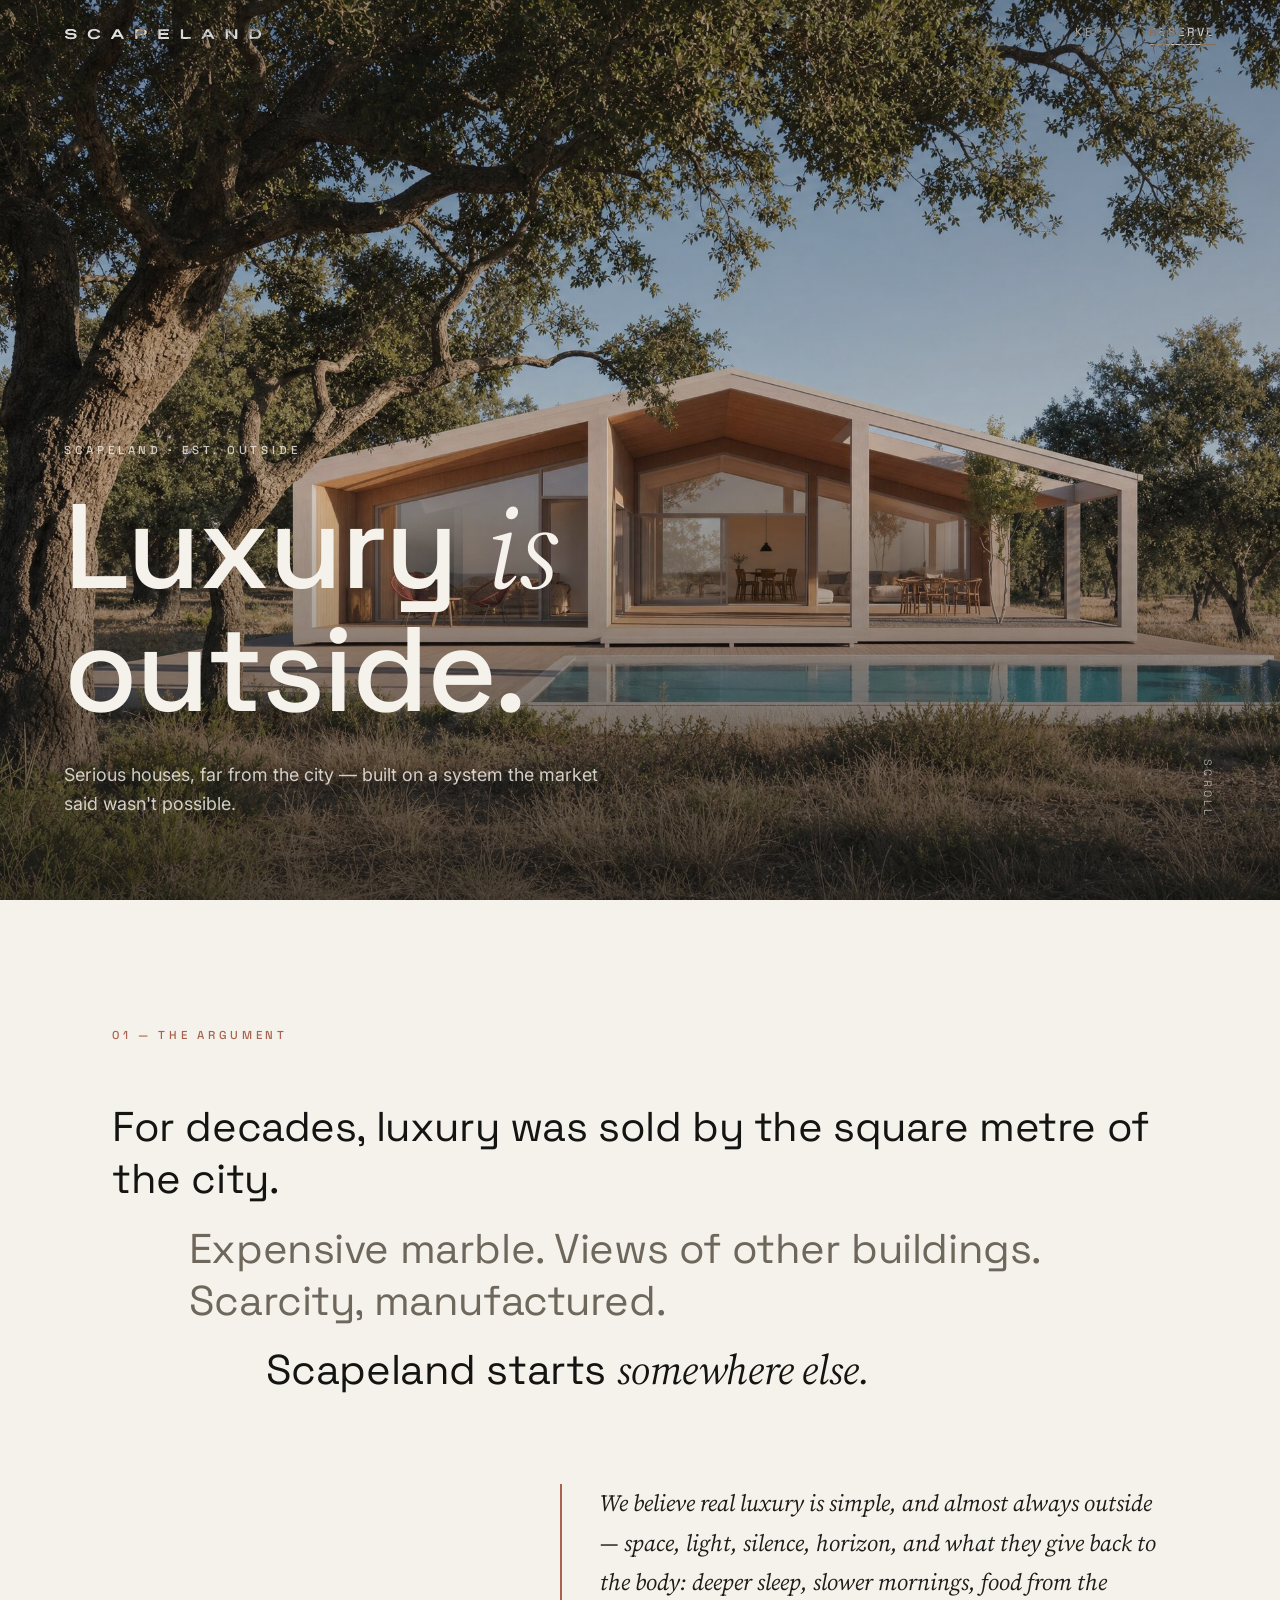
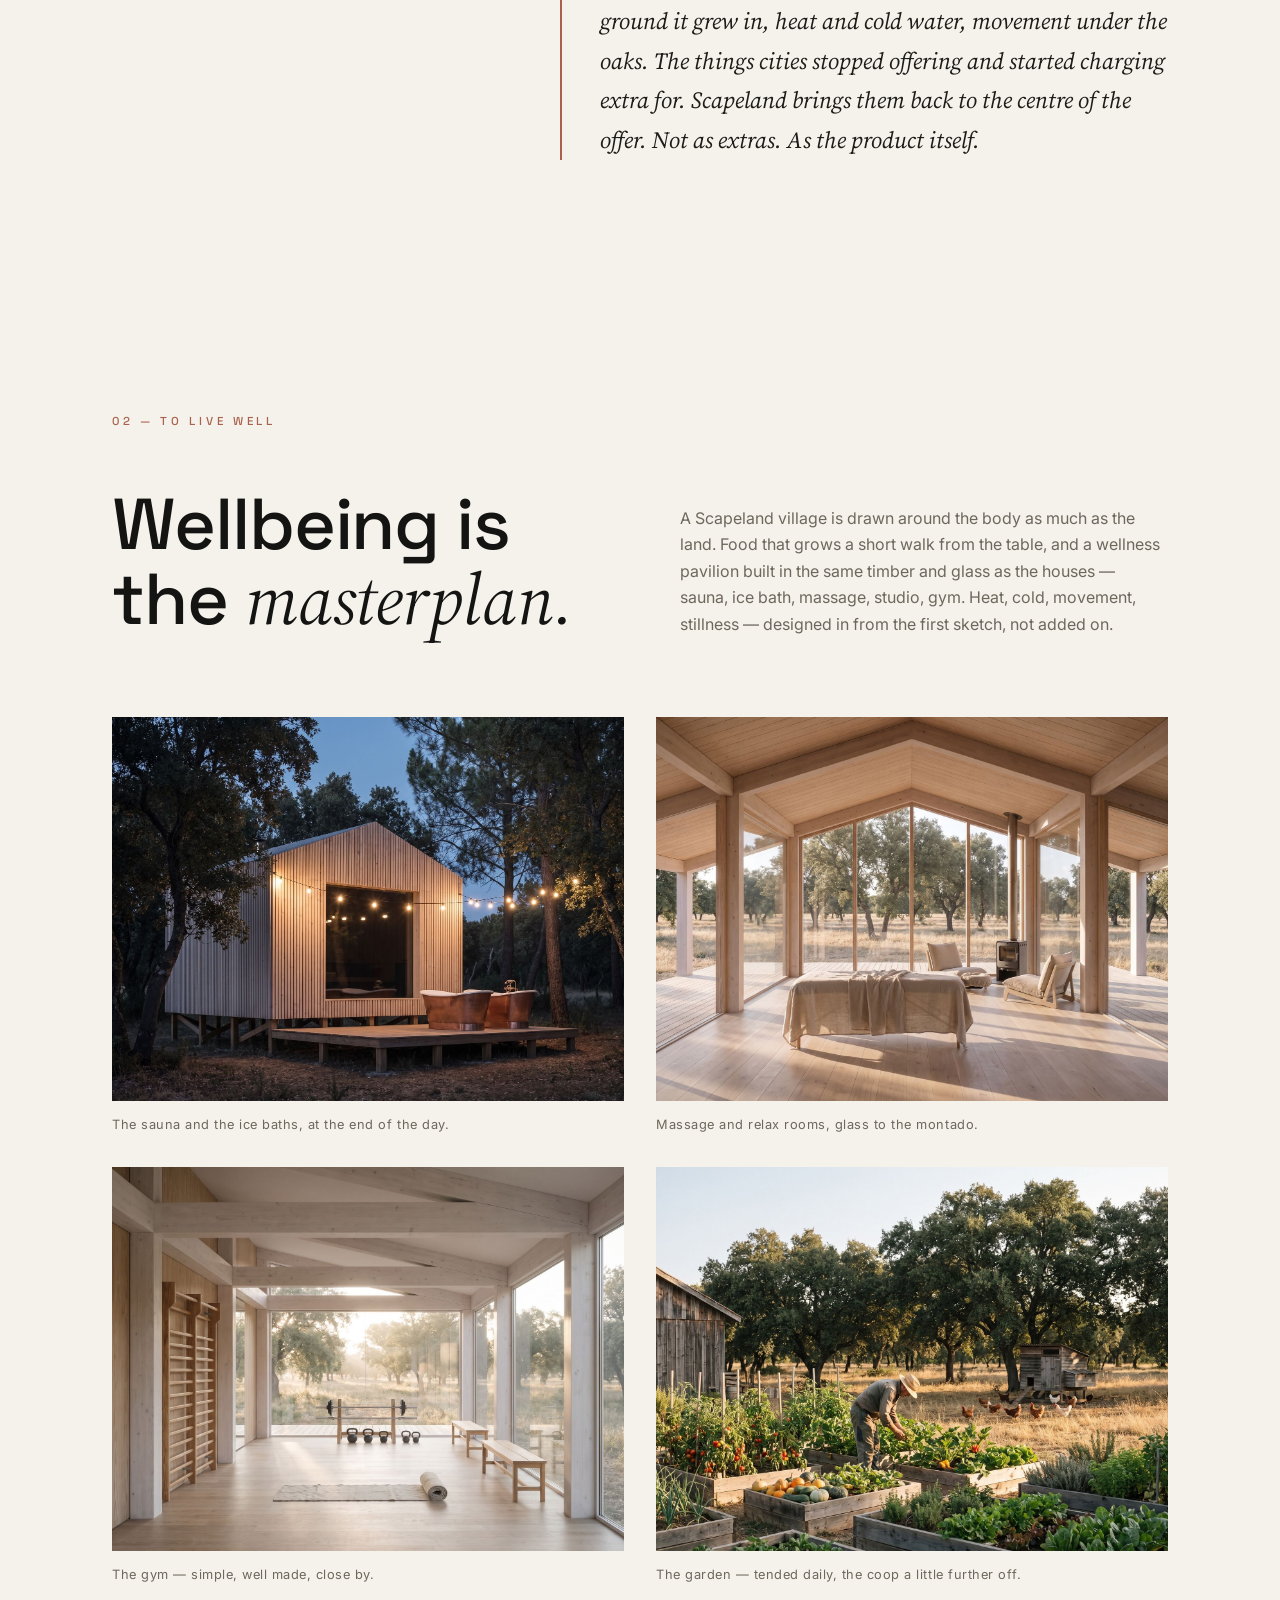
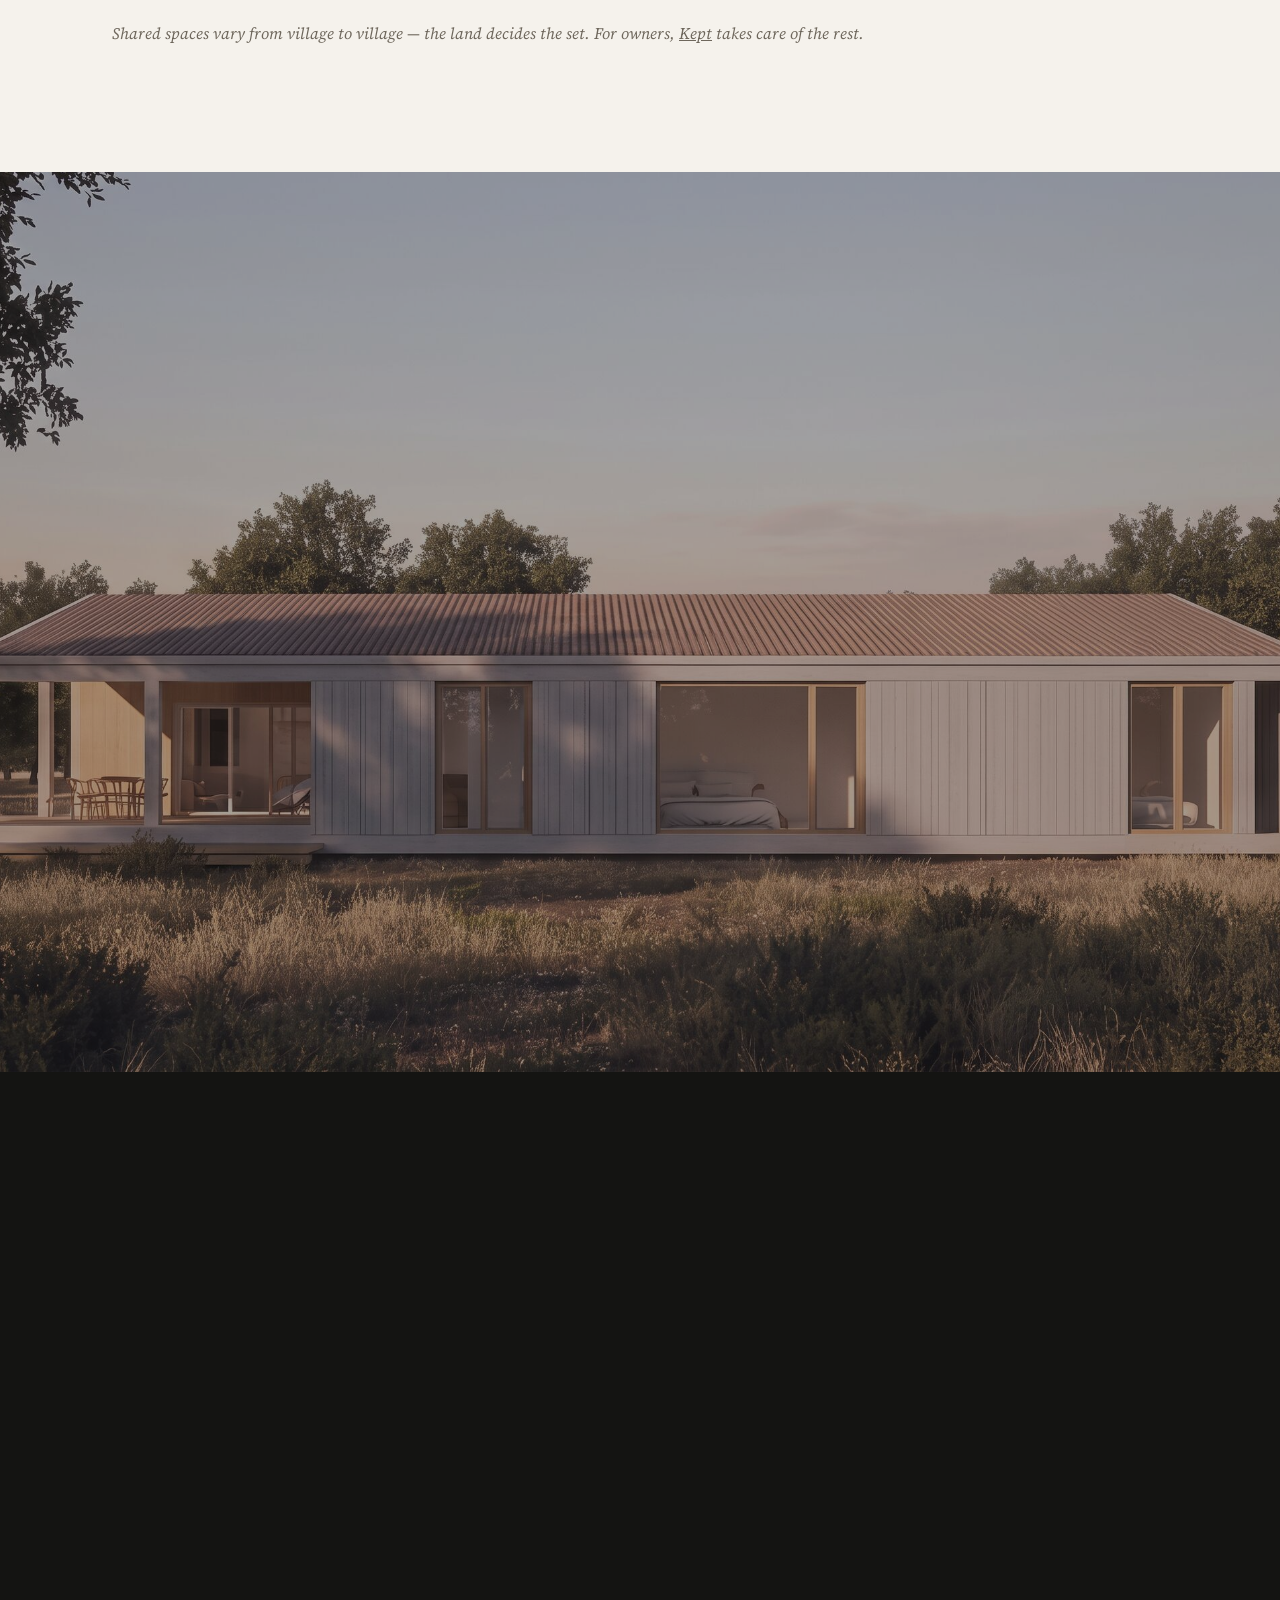
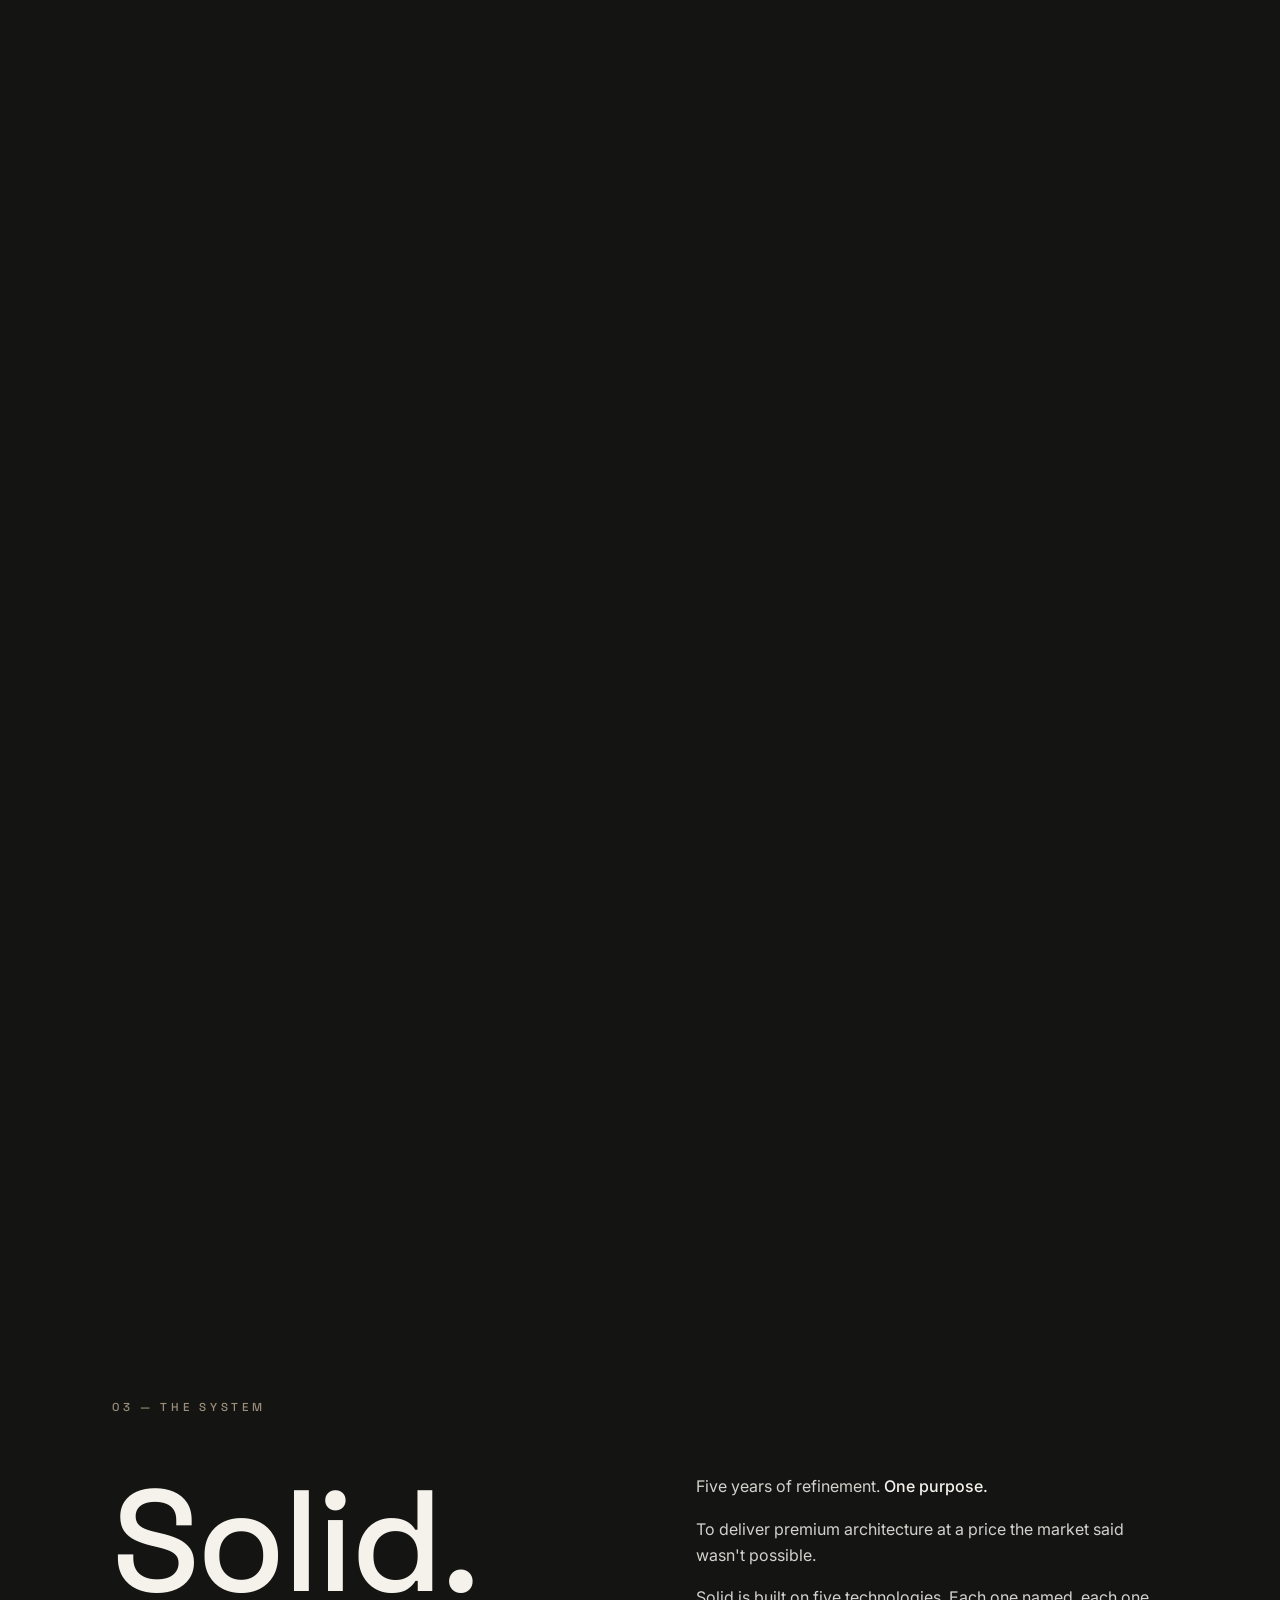
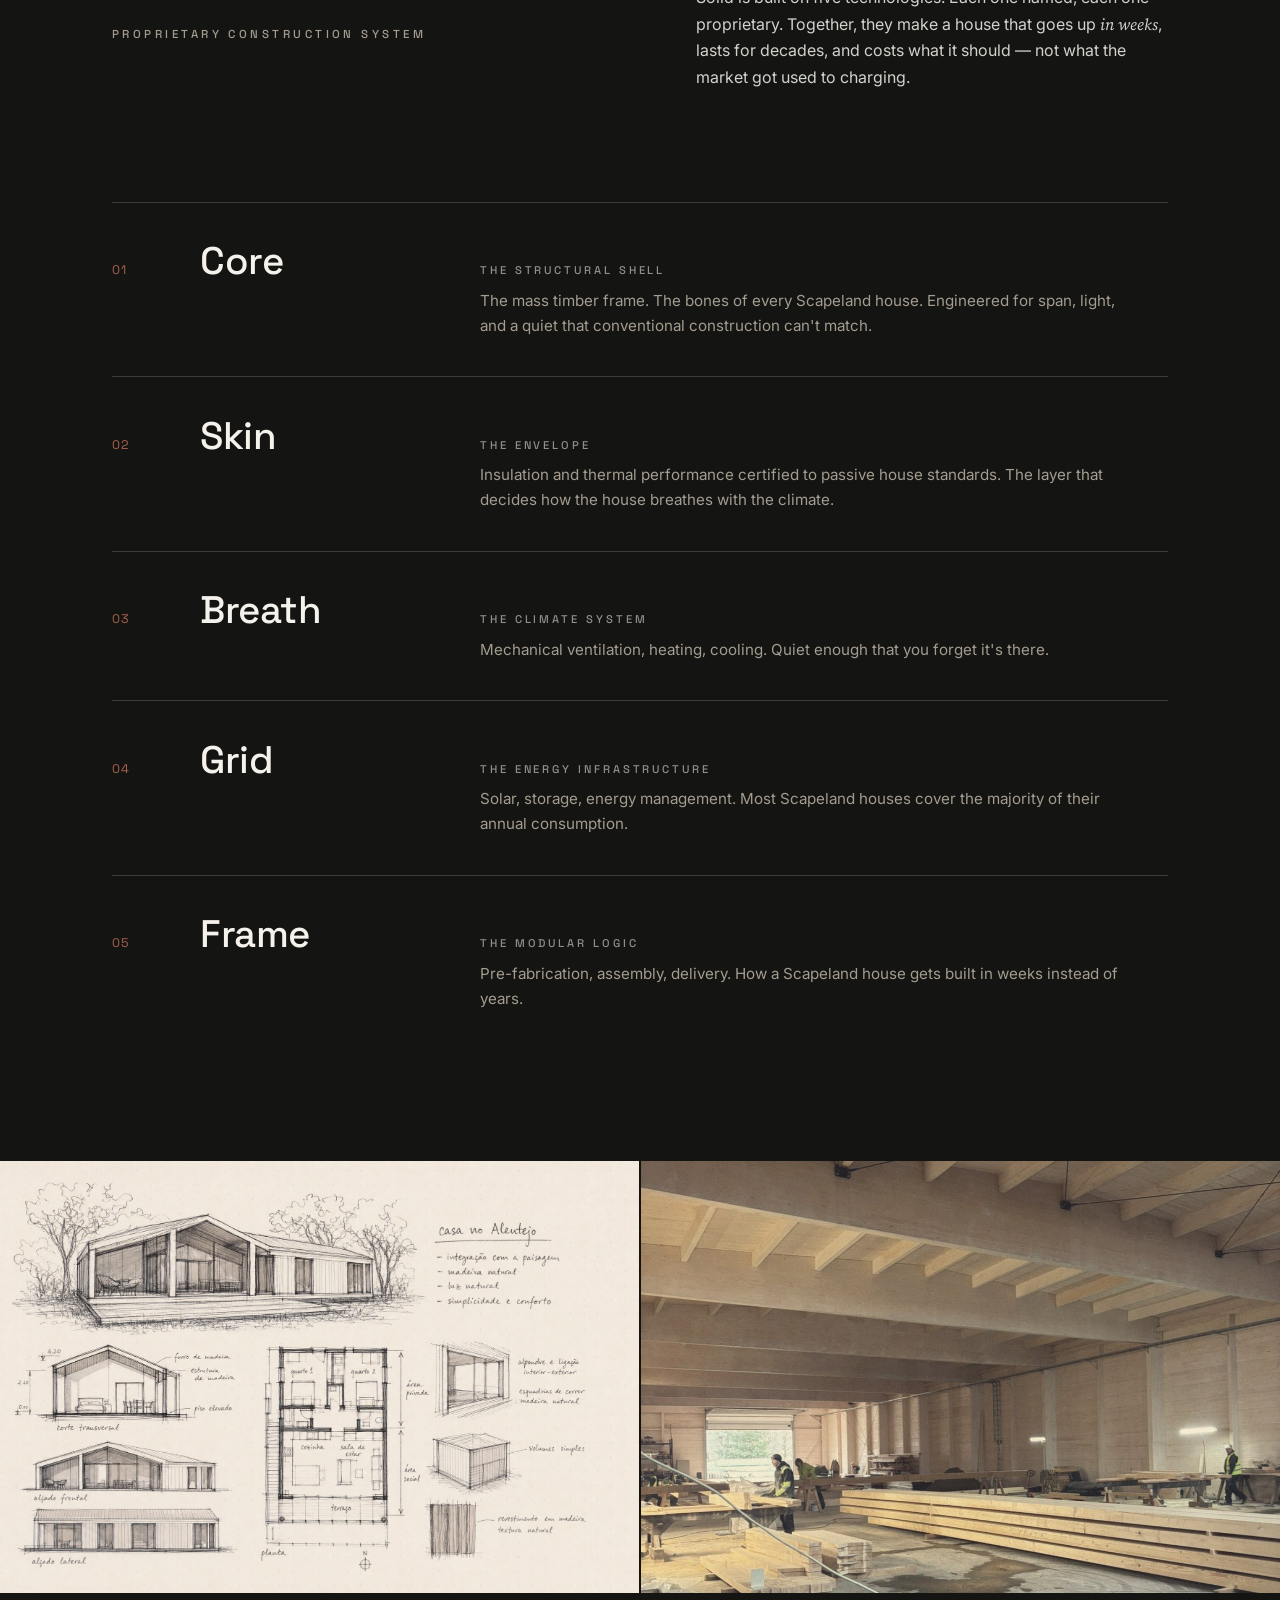
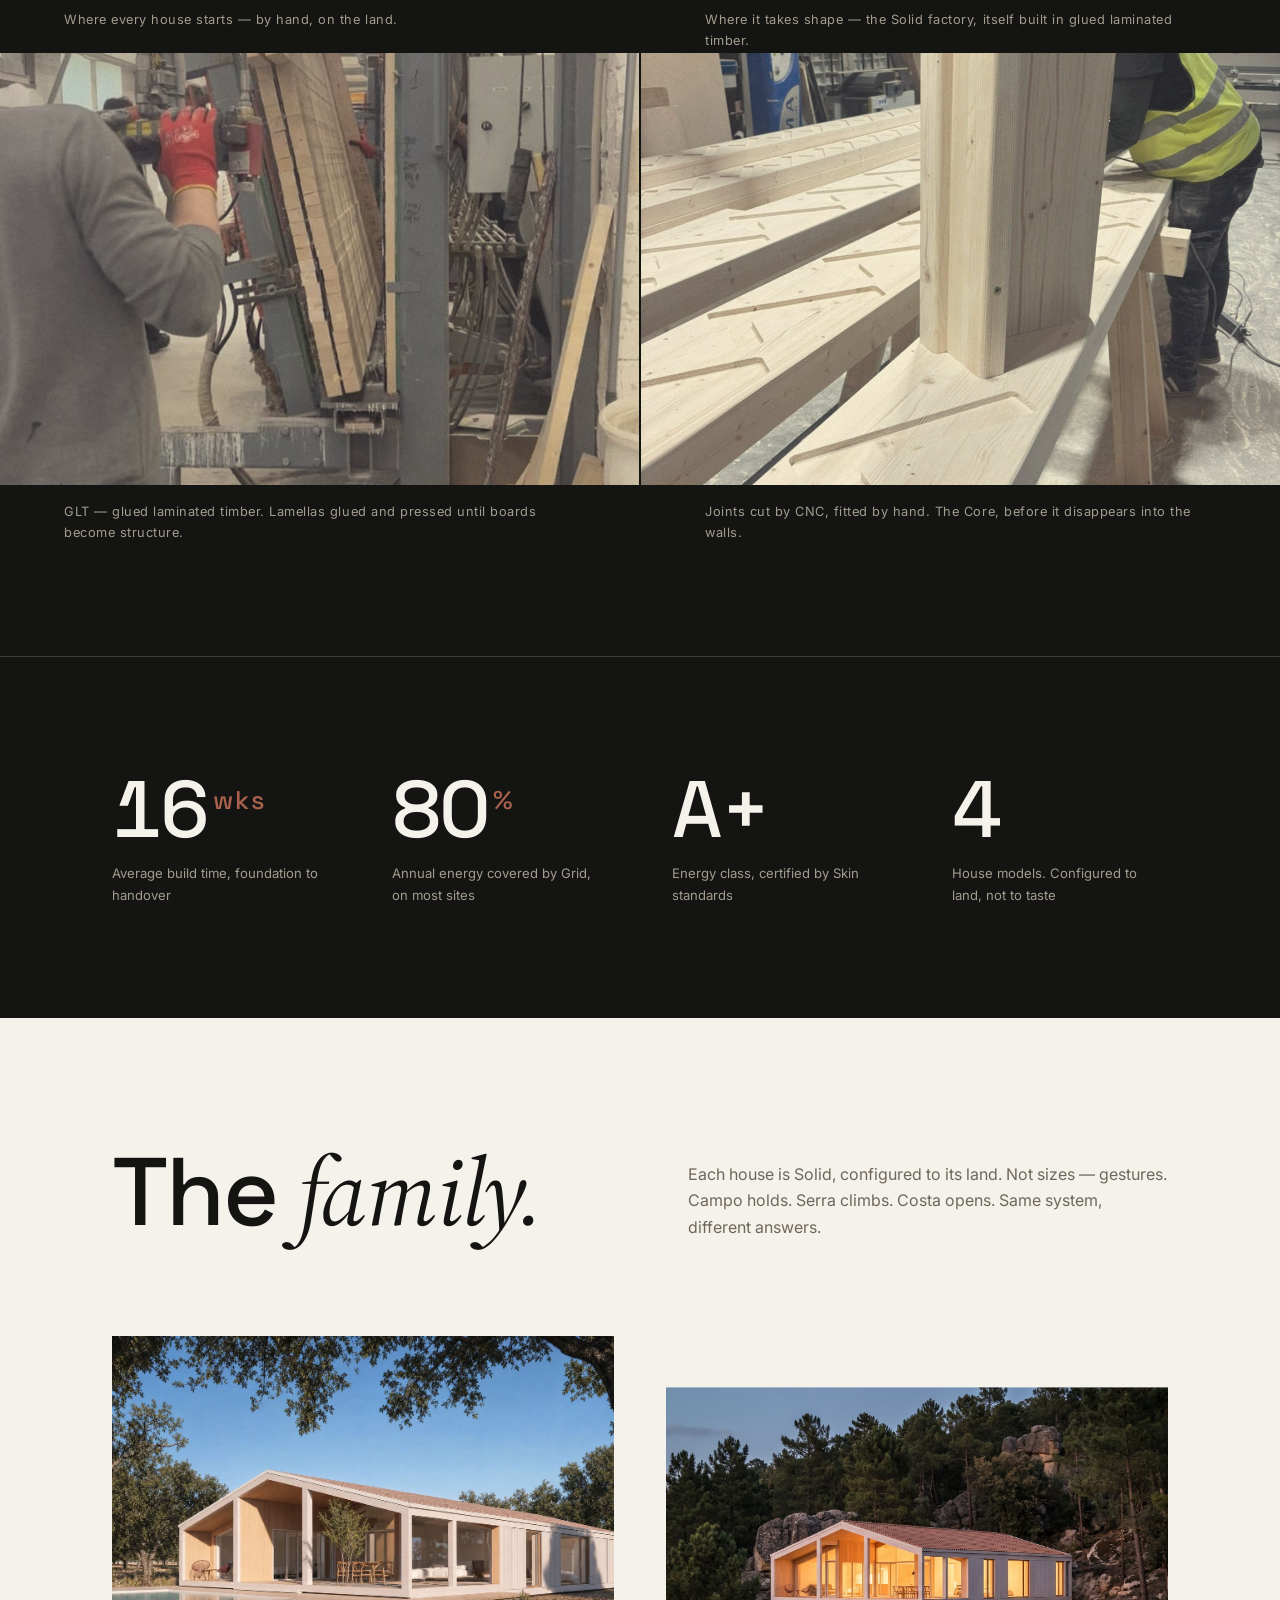
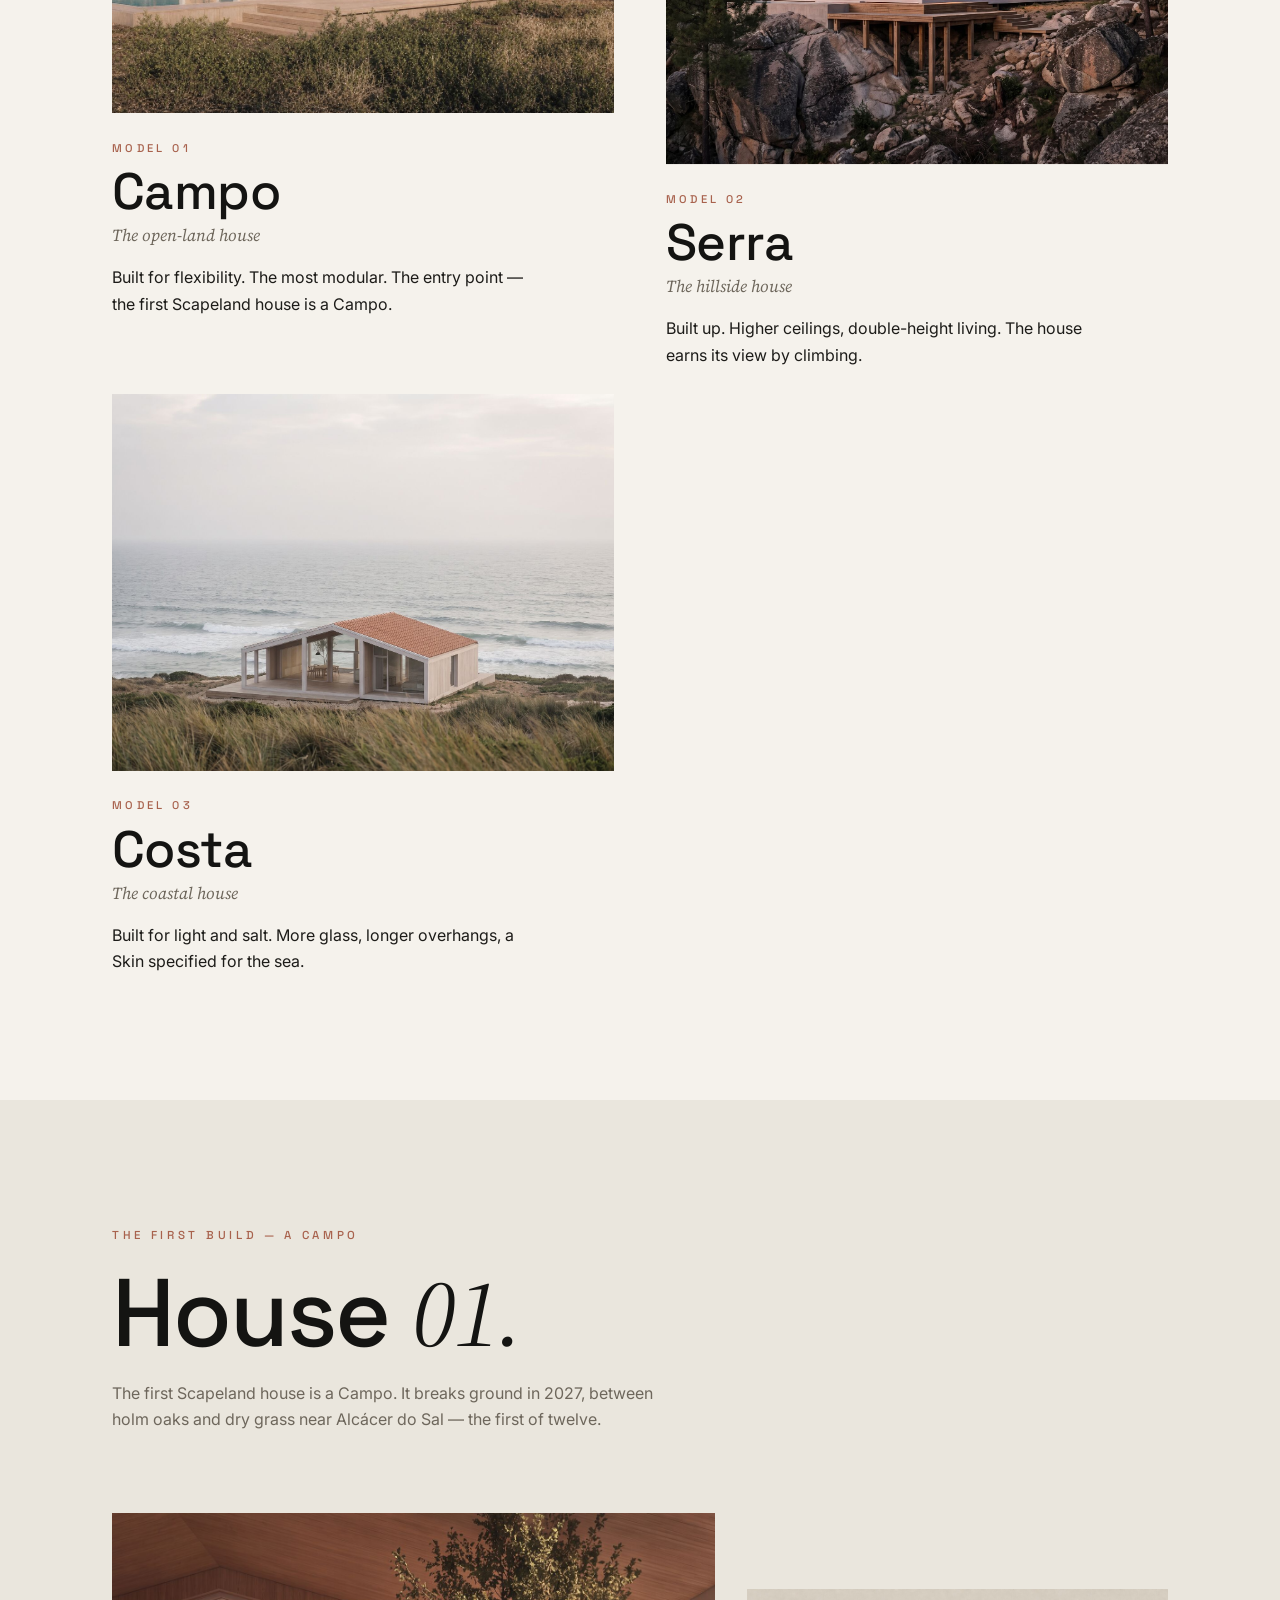
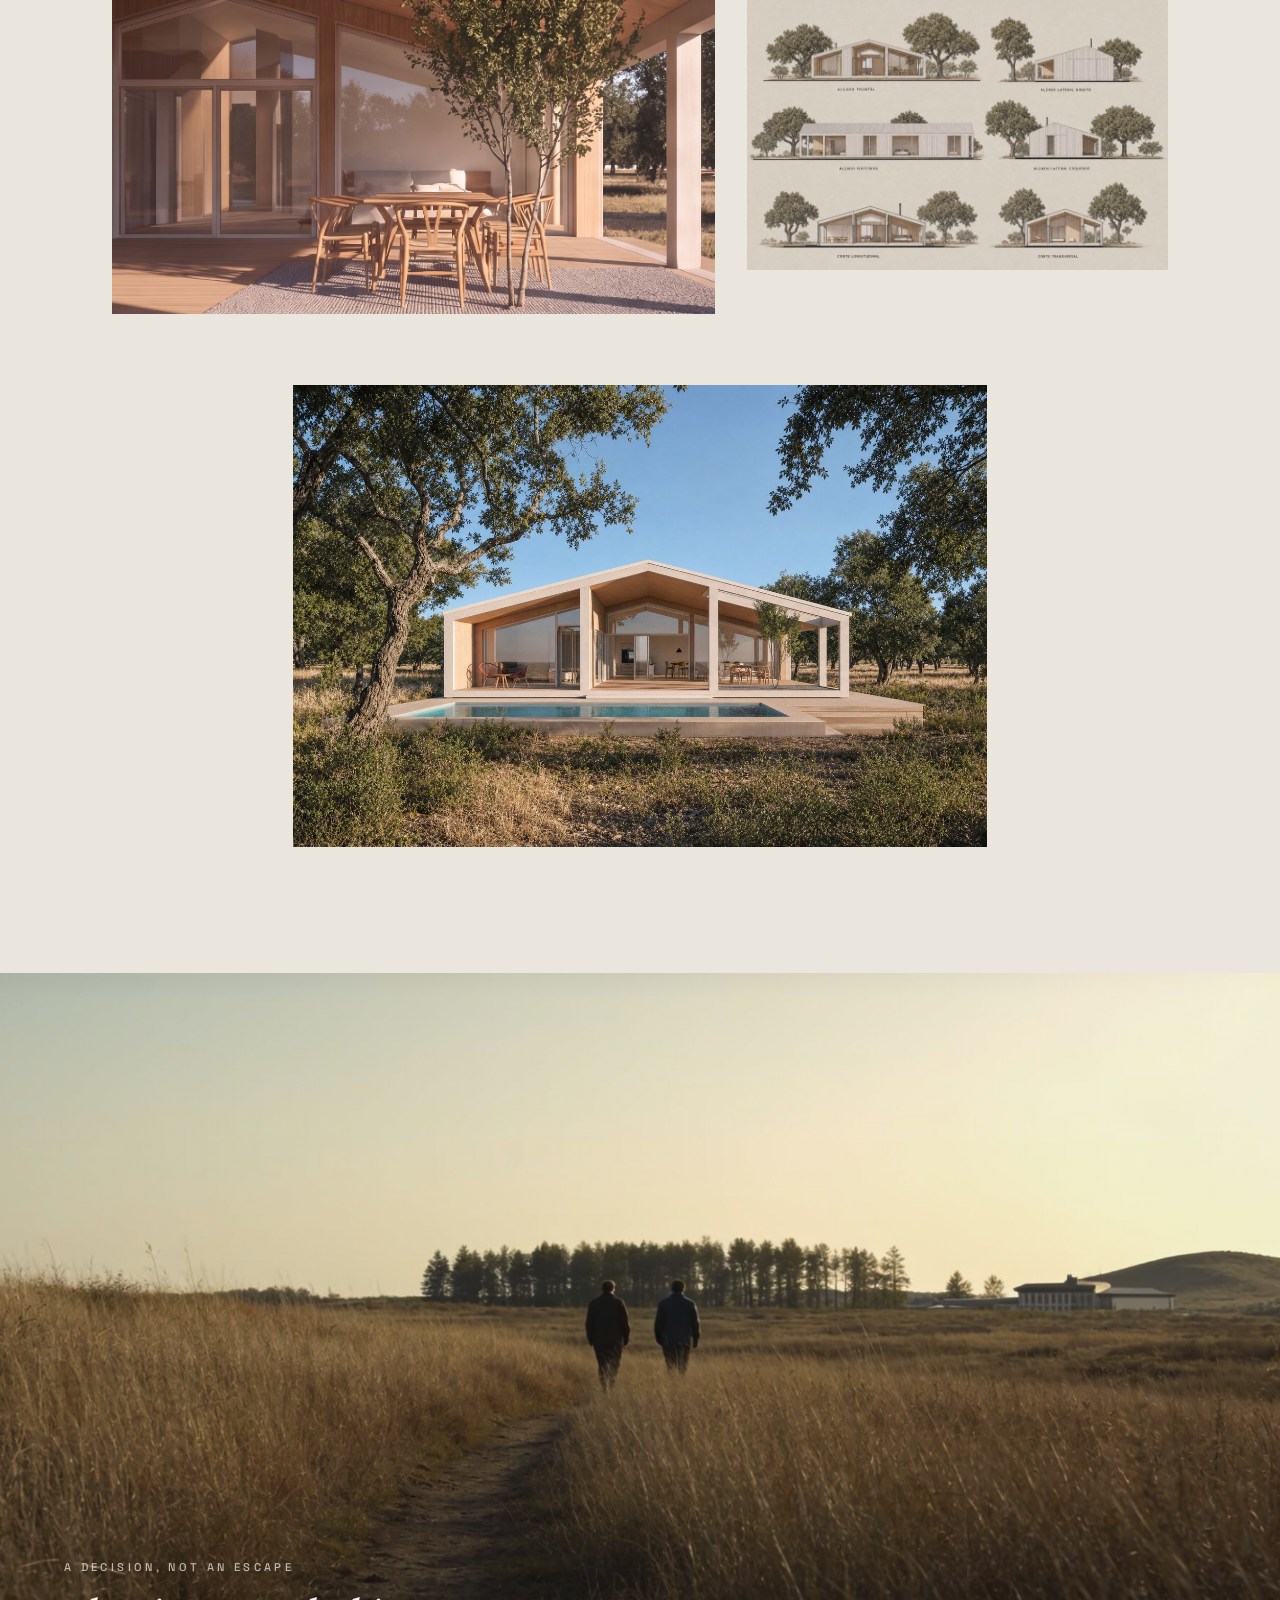
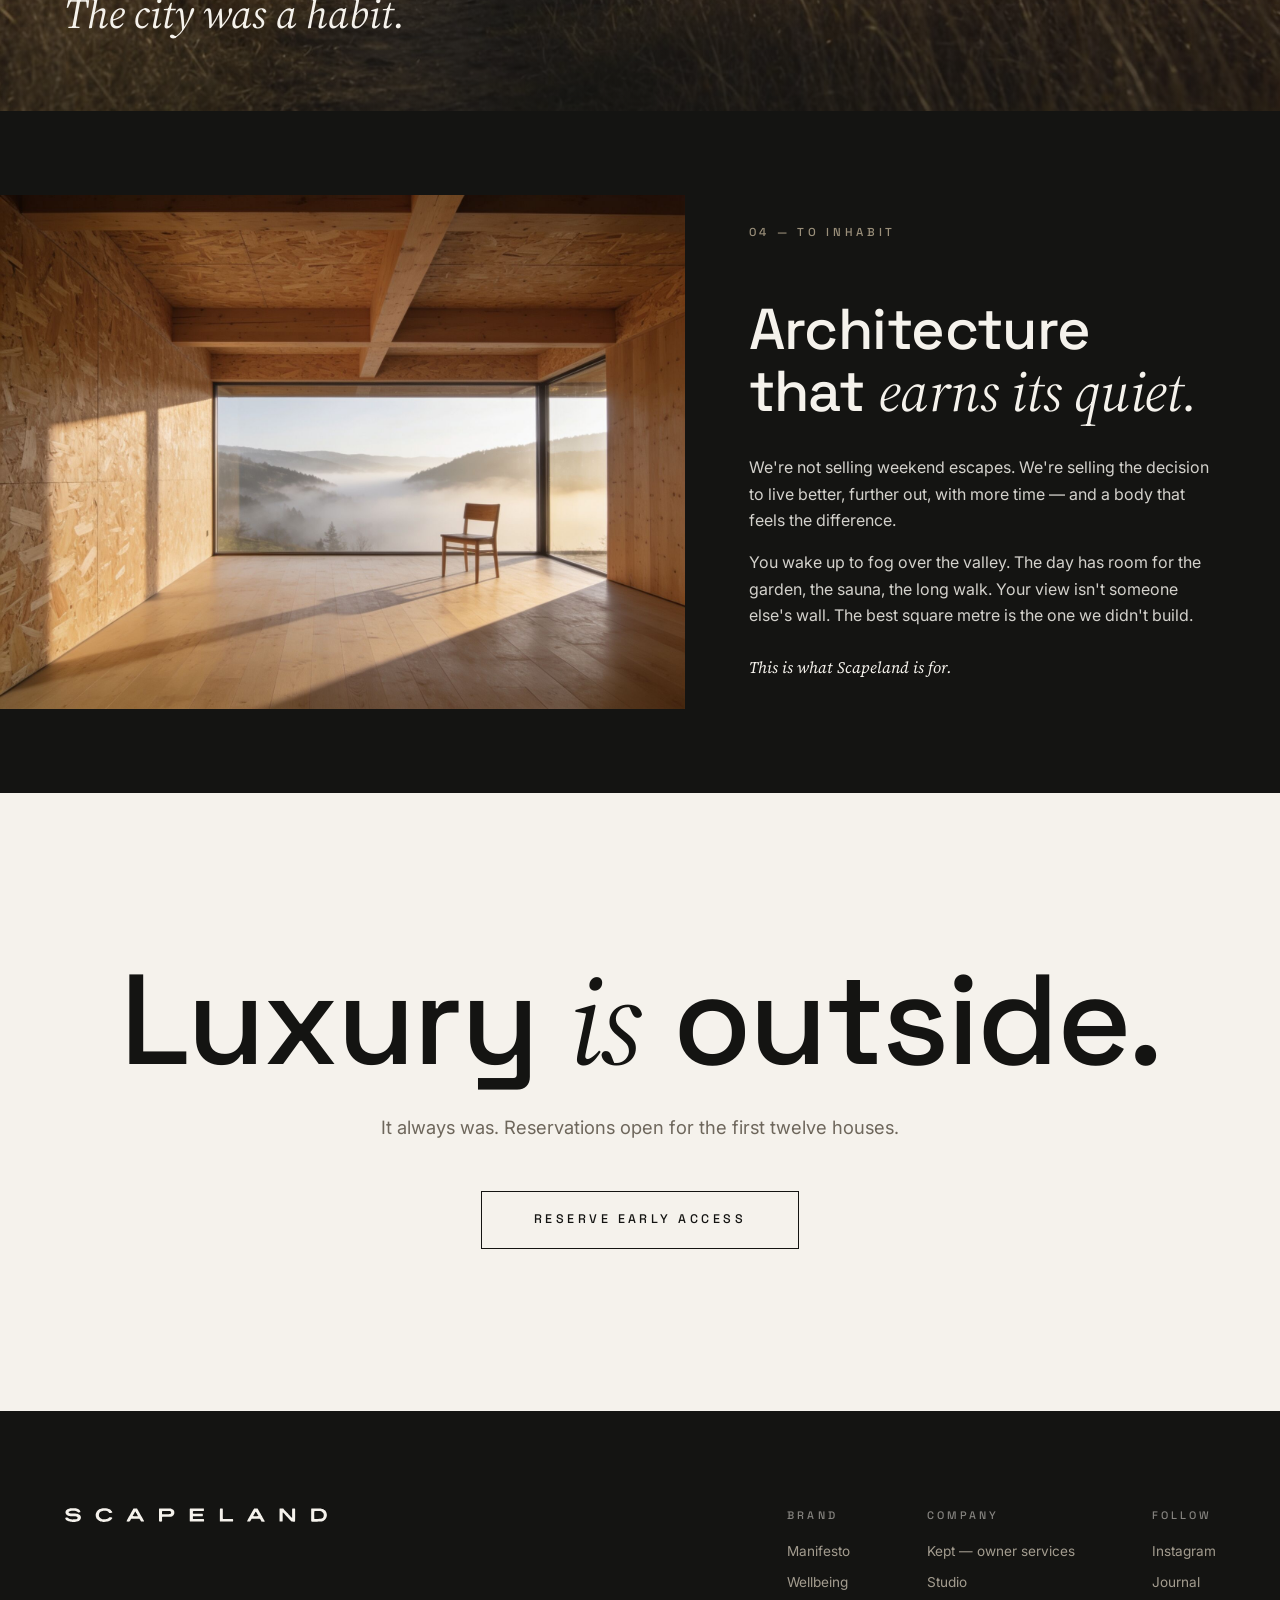
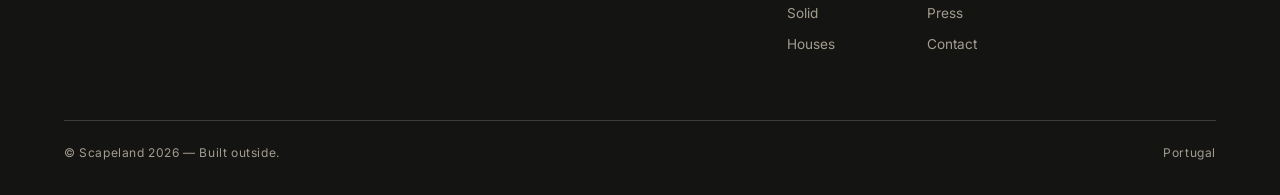
==== index.html @ 243edb7d "Brand photographic grade: warm vintage film look across every image and the films scripts/grade.py a" ====
<!DOCTYPE html>
<html lang="en">
<head>
<meta charset="utf-8">
<meta name="viewport" content="width=device-width, initial-scale=1, viewport-fit=cover">
<title>Scapeland — Luxury is outside.</title>
<meta name="description" content="Scapeland builds serious houses and villages designed around wellbeing, far from the city — on a system the market said wasn't possible. Built on Solid.">
<meta property="og:title" content="Scapeland — Luxury is outside.">
<meta property="og:description" content="Serious houses and villages designed around wellbeing, far from the city — built on a system the market said wasn't possible.">
<meta property="og:image" content="/assets/img/hero.jpg?v=4">
<meta property="og:type" content="website">
<link rel="icon" href="data:image/svg+xml,%3Csvg xmlns='http://www.w3.org/2000/svg' viewBox='0 0 64 64'%3E%3Crect width='64' height='64' fill='%23141412'/%3E%3Ctext x='32' y='44' font-family='Arial,sans-serif' font-size='36' font-weight='600' fill='%23F5F2EC' text-anchor='middle'%3ES%3C/text%3E%3C/svg%3E">
<link rel="preconnect" href="https://fonts.googleapis.com">
<link rel="preconnect" href="https://fonts.gstatic.com" crossorigin>
<link rel="stylesheet" href="https://fonts.googleapis.com/css2?family=Space+Grotesk:wght@400;500;700&family=Inter:wght@400;500&family=Source+Serif+4:ital,opsz,wght@1,8..60,400&display=swap">
<link rel="stylesheet" href="/assets/css/style.css?v=4">
</head>
<body>

<svg width="0" height="0" style="position:absolute" aria-hidden="true"><defs><symbol id="scapeland-wordmark" viewBox="0 0 4088 248"><path fill="currentColor" fill-rule="evenodd" d="M127.4 231.0C121.8 230.6 115.1 229.8 112.4 229.1C109.7 228.5 100.1 226.9 91.0 225.5C81.9 224.0 73.5 222.2 72.3 221.5C71.1 220.7 66.6 218.8 62.3 217.4C58.0 216.0 53.8 214.3 53.0 213.6C52.2 212.9 49.2 211.1 46.5 209.5C36.6 204.0 23.2 189.1 21.1 181.4C17.7 169.2 20.4 165.8 34.7 164.2C40.3 163.5 46.0 162.5 47.4 161.9C52.3 159.6 57.6 162.2 66.0 171.0C82.8 188.6 99.6 192.8 150.1 191.7C180.5 191.1 188.0 190.0 198.5 184.4C207.6 179.7 208.0 179.3 210.3 174.1C214.1 165.5 209.3 153.7 200.8 150.7C184.4 144.8 179.1 144.1 140.2 143.0C104.3 142.0 90.9 140.8 81.6 138.0C78.3 137.0 71.7 135.2 67.0 134.0C62.3 132.9 57.4 131.1 56.0 130.1C54.6 129.1 51.9 127.5 50.0 126.5C46.0 124.5 44.1 122.9 35.9 114.5C32.7 111.2 29.5 106.9 28.9 105.0C28.2 103.1 26.6 99.3 25.4 96.5C22.6 90.7 22.2 78.9 24.4 73.0C25.7 69.7 26.9 66.6 29.3 59.6C30.7 55.8 37.8 47.5 44.3 42.2C54.3 34.1 72.9 26.2 89.5 23.1C92.2 22.6 98.3 21.4 103.0 20.5C114.4 18.2 166.6 18.8 177.0 21.3C180.6 22.2 188.6 23.8 194.8 24.9C201.2 26.0 207.6 27.8 209.6 28.9C211.5 30.1 213.7 31.0 214.3 31.0C216.8 31.0 230.6 38.3 235.8 42.3C248.1 51.7 256.8 70.7 252.6 78.9C250.3 83.3 246.9 84.2 230.3 84.7C212.9 85.2 214.1 85.6 207.7 75.5C197.5 59.7 154.3 53.4 101.5 60.1C88.7 61.8 72.2 71.9 71.9 78.3C71.5 86.1 72.6 88.6 78.4 92.9C85.9 98.5 92.8 99.8 119.4 101.0C131.5 101.5 147.6 102.2 155.0 102.6C175.6 103.5 209.3 106.8 216.8 108.7C235.4 113.4 257.1 133.6 260.8 149.8C262.7 158.1 262.3 172.7 260.1 179.6C256.6 190.7 245.7 206.0 239.5 208.5C237.8 209.3 235.6 210.8 234.6 211.9C233.6 213.0 229.3 215.3 225.1 217.0C220.9 218.8 216.6 220.8 215.5 221.5C213.5 222.7 202.9 225.1 185.0 228.5C166.8 231.9 150.0 232.6 127.4 231.0ZM609.5 231.0C591.3 228.9 564.6 223.1 559.5 220.0C557.9 219.1 554.1 217.5 551.3 216.5C542.3 213.6 526.2 202.1 516.1 191.3C511.1 186.0 507.0 181.2 507.0 180.6C507.0 180.1 505.2 176.7 503.1 173.1C500.9 169.5 498.4 163.6 497.5 160.0C496.6 156.4 494.8 150.8 493.7 147.5C490.7 139.4 490.6 111.3 493.4 104.0C494.4 101.5 496.2 96.1 497.4 92.0C501.0 79.7 509.9 66.0 522.1 54.0C527.5 48.7 535.5 42.0 536.5 42.0C536.9 42.0 540.4 40.0 544.4 37.6C548.3 35.2 552.6 32.9 554.0 32.5C555.4 32.2 559.1 30.7 562.3 29.4C569.5 26.2 597.8 21.2 616.1 19.9C647.7 17.5 687.7 24.6 707.0 36.0C718.9 43.0 722.5 45.7 729.2 52.4C733.6 56.8 737.8 61.7 738.7 63.3C739.5 64.9 741.7 68.3 743.5 70.9C747.1 75.8 748.7 82.1 747.6 86.5C746.5 90.7 742.1 91.9 723.8 92.6C702.7 93.5 700.7 93.1 697.6 87.7C693.2 80.3 680.3 69.2 673.3 67.0C671.2 66.3 667.7 64.9 665.5 63.9C658.4 60.8 653.8 60.0 638.0 59.4C608.6 58.2 596.8 60.3 574.2 70.6C551.0 81.2 540.2 101.5 541.1 132.3C541.5 143.5 541.5 143.6 546.3 153.0C555.4 170.8 574.6 185.3 593.9 189.0C610.5 192.1 650.0 191.0 662.0 187.1C680.5 180.9 683.0 179.4 695.2 166.7L703.8 157.6L709.8 157.2C713.6 156.9 719.1 157.5 725.1 158.8C730.3 160.0 736.6 161.2 739.2 161.5C744.3 162.2 749.0 166.3 749.0 170.1C749.0 174.7 744.0 181.6 732.0 193.7C719.6 206.1 711.6 211.5 696.5 217.5C692.6 219.0 689.0 220.7 688.4 221.2C686.9 222.4 678.2 224.5 669.0 226.0C664.9 226.7 657.9 228.0 653.5 229.0C644.0 231.2 620.9 232.2 609.5 231.0ZM977.0 226.2C969.6 225.4 967.9 219.7 972.9 211.8C974.5 209.3 976.1 206.2 976.5 204.9C976.9 203.6 978.7 200.0 980.5 197.0C982.3 194.0 984.5 189.7 985.4 187.5C986.4 185.3 988.0 182.6 989.0 181.5C990.1 180.4 991.6 177.4 992.5 175.0C993.4 172.5 995.3 168.9 996.9 167.0C998.4 165.1 1000.1 162.1 1000.7 160.4C1001.3 158.7 1003.2 155.4 1004.9 153.0C1006.5 150.7 1008.4 147.2 1009.1 145.2C1009.8 143.2 1011.3 140.3 1012.6 138.8C1013.8 137.3 1016.0 133.4 1017.5 130.3C1019.0 127.1 1020.9 123.8 1021.6 122.9C1022.4 122.0 1024.4 118.4 1026.1 114.9C1027.8 111.4 1029.6 108.3 1030.0 108.0C1030.4 107.7 1032.2 104.6 1033.9 101.0C1035.7 97.4 1039.2 90.6 1041.8 85.8C1044.4 81.0 1048.2 73.8 1050.4 69.8C1052.5 65.9 1055.0 61.5 1056.0 60.1C1058.9 55.8 1067.7 40.6 1068.3 38.7C1070.0 34.1 1077.3 26.0 1080.9 25.0C1086.0 23.6 1128.2 23.7 1131.4 25.1C1132.8 25.8 1134.6 27.7 1135.4 29.4C1136.2 31.2 1137.8 33.4 1138.8 34.4C1139.9 35.3 1141.6 38.2 1142.6 40.8C1143.5 43.4 1145.8 47.6 1147.6 50.3C1149.4 52.9 1151.2 56.0 1151.6 57.3C1152.0 58.5 1153.8 61.7 1155.6 64.3C1157.5 67.0 1159.0 70.0 1159.0 70.9C1159.0 71.8 1160.5 74.8 1162.3 77.5C1164.2 80.3 1166.2 84.2 1166.9 86.2C1167.6 88.2 1169.6 91.8 1171.5 94.2C1173.4 96.6 1175.2 99.8 1175.6 101.5C1176.0 103.1 1177.8 106.2 1179.6 108.4C1181.4 110.5 1183.2 113.5 1183.5 115.1C1183.9 116.7 1185.8 120.4 1187.7 123.3C1189.6 126.1 1191.9 129.8 1192.7 131.5C1193.6 133.2 1195.5 136.1 1197.0 138.0C1198.5 139.9 1200.1 142.6 1200.5 144.0C1200.9 145.4 1202.5 148.3 1204.0 150.5C1205.5 152.7 1208.7 158.1 1211.0 162.5C1213.4 166.9 1216.6 172.8 1218.1 175.5C1219.6 178.2 1222.9 184.3 1225.3 189.0C1227.7 193.7 1231.1 199.7 1232.8 202.4C1234.6 205.2 1236.0 207.7 1236.0 208.2C1236.0 208.6 1237.1 210.6 1238.5 212.6C1241.8 217.4 1241.8 222.4 1238.6 224.5C1235.4 226.6 1200.1 227.2 1195.4 225.2C1192.2 223.8 1188.7 218.7 1182.5 206.5C1180.6 202.7 1178.0 197.7 1176.7 195.4C1175.5 193.2 1173.9 189.9 1173.1 188.1C1170.2 181.1 1171.0 181.2 1105.1 181.7C1057.6 182.2 1046.0 182.5 1043.7 183.7C1041.0 185.0 1035.0 192.4 1035.0 194.3C1035.0 194.8 1033.5 197.3 1031.6 199.9C1029.8 202.4 1027.8 206.1 1027.1 208.0C1026.5 209.9 1024.7 212.8 1023.0 214.3C1021.4 215.9 1020.0 217.7 1020.0 218.4C1020.0 220.0 1016.3 223.3 1012.3 225.4C1009.3 226.9 988.7 227.4 977.0 226.2ZM1480.0 225.8C1478.6 225.3 1476.5 223.9 1475.3 222.8L1473.0 220.7L1473.0 125.3L1473.0 29.9L1475.7 27.4C1477.1 26.1 1479.4 24.7 1480.6 24.4C1481.9 24.1 1520.6 24.0 1566.7 24.3C1656.9 24.8 1659.1 25.0 1669.5 30.2C1672.2 31.5 1676.1 33.3 1678.0 34.0C1681.3 35.3 1689.9 41.3 1692.8 44.2C1698.0 49.6 1701.5 55.0 1705.5 63.6L1710.1 73.5L1709.8 88.5C1709.5 101.5 1709.2 104.0 1707.4 107.0C1706.3 108.9 1704.4 113.3 1703.1 116.8C1701.6 120.7 1699.7 123.8 1698.0 125.0C1696.5 126.1 1694.7 128.3 1694.0 129.9C1693.3 131.6 1692.0 133.2 1690.9 133.5C1689.9 133.8 1686.9 135.9 1684.3 138.1C1681.7 140.2 1678.0 142.5 1676.0 143.1C1674.1 143.7 1670.9 145.1 1669.0 146.3C1662.3 150.1 1654.1 151.0 1612.0 152.0C1589.7 152.5 1560.8 152.9 1547.8 152.9C1534.7 152.9 1523.5 153.2 1522.9 153.6C1519.8 155.5 1519.4 160.4 1519.9 188.5C1520.6 220.8 1520.4 222.1 1515.2 224.6C1511.0 226.6 1484.5 227.5 1480.0 225.8ZM1955.2 226.2C1953.9 226.0 1952.0 224.5 1950.9 222.7C1949.1 219.6 1949.0 216.7 1949.0 124.3L1949.0 29.2L1952.1 26.6C1954.0 25.0 1956.4 24.0 1958.3 24.0C2044.3 23.6 2161.4 24.2 2163.9 25.1C2168.5 26.7 2169.0 28.5 2169.0 42.5C2169.0 55.9 2168.0 59.9 2163.9 62.0C2162.5 62.8 2137.7 63.3 2082.8 63.5C2039.3 63.8 2003.0 64.2 2002.0 64.5C1999.0 65.5 1998.2 69.2 1997.7 83.8C1997.2 97.5 1997.3 98.2 1999.4 100.7C2000.9 102.4 2002.6 103.3 2004.6 103.2C2006.2 103.2 2015.6 103.1 2025.5 103.0C2035.4 102.9 2066.4 103.1 2094.4 103.6L2145.4 104.3L2148.9 107.5L2152.4 110.7L2152.1 123.6C2152.0 130.6 2151.4 137.2 2150.9 138.2C2148.5 142.7 2148.5 142.7 2073.3 143.2C2020.3 143.6 2001.7 144.0 2000.6 144.9C1998.4 146.7 1997.7 152.3 1997.9 166.9C1998.2 181.1 1998.8 184.2 2001.7 185.6C2002.7 186.1 2038.4 186.5 2082.0 186.5C2179.2 186.5 2170.9 184.6 2171.1 206.4C2171.3 219.9 2169.8 224.4 2164.7 225.5C2162.2 226.0 1958.8 226.7 1955.2 226.2ZM2478.3 226.0C2420.6 225.5 2420.0 225.5 2417.9 223.4L2415.8 221.3L2415.9 126.7C2416.0 64.6 2416.4 31.0 2417.1 29.1C2418.6 24.8 2422.2 24.0 2439.2 24.0C2455.6 24.0 2459.3 24.9 2461.1 29.7C2461.7 31.4 2462.0 51.8 2461.8 85.9C2461.3 183.8 2461.2 181.2 2465.1 184.9C2467.2 186.8 2469.1 186.9 2527.9 186.9C2561.2 186.9 2593.7 186.6 2600.0 186.1C2619.3 184.6 2622.0 187.2 2621.6 207.6C2621.3 221.8 2621.1 222.4 2617.2 224.4C2613.7 226.1 2559.7 226.8 2478.3 226.0ZM2840.2 224.5C2837.0 221.7 2837.6 217.5 2842.6 210.0C2844.5 207.0 2849.2 198.7 2852.8 191.7C2856.5 184.7 2861.2 175.9 2863.2 172.2C2865.3 168.5 2868.4 162.6 2870.1 159.0C2871.9 155.4 2874.3 151.2 2875.4 149.5C2876.5 147.9 2878.7 143.9 2880.2 140.7C2881.8 137.4 2883.8 133.6 2884.8 132.1C2885.8 130.7 2887.3 127.9 2888.0 126.0C2888.7 124.1 2890.6 120.8 2892.2 118.8C2893.8 116.8 2895.6 113.6 2896.2 111.8C2896.8 110.0 2898.3 107.2 2899.6 105.5C2900.8 103.8 2903.0 100.0 2904.5 97.0C2906.0 94.0 2908.3 90.2 2909.6 88.7C2910.9 87.2 2912.4 84.1 2913.0 81.9C2913.6 79.8 2915.4 76.5 2916.9 74.7C2918.4 73.0 2920.3 69.8 2920.9 67.7C2921.6 65.6 2923.3 62.6 2924.6 61.1C2925.9 59.5 2928.1 55.7 2929.4 52.7C2930.8 49.7 2932.5 47.0 2933.3 46.7C2934.1 46.4 2935.6 44.0 2936.6 41.3C2937.6 38.7 2939.7 34.9 2941.4 32.8C2943.1 30.8 2945.2 28.1 2946.1 26.8L2947.8 24.5L2972.2 24.5C2999.4 24.6 3002.5 25.3 3004.9 32.0C3005.4 33.7 3007.4 37.4 3009.3 40.3C3011.2 43.1 3013.1 46.6 3013.5 48.0C3013.9 49.4 3015.6 52.4 3017.2 54.8C3018.8 57.1 3020.9 60.7 3021.8 62.8C3022.7 64.8 3024.7 68.1 3026.2 70.1C3027.7 72.0 3029.7 75.4 3030.6 77.6C3031.5 79.7 3033.0 82.4 3034.0 83.5C3035.1 84.6 3036.6 87.3 3037.5 89.5C3038.4 91.7 3040.6 95.8 3042.4 98.5C3047.7 106.5 3052.6 115.2 3054.7 120.0C3055.8 122.5 3057.7 125.3 3058.8 126.4C3060.0 127.4 3061.6 130.4 3062.5 133.0C3063.4 135.6 3065.2 138.8 3066.5 140.0C3067.9 141.3 3069.9 144.7 3071.0 147.6C3072.1 150.6 3074.3 154.8 3076.0 157.1C3077.6 159.4 3079.0 162.1 3079.0 163.0C3079.0 164.0 3080.8 167.2 3083.0 170.1C3085.2 173.1 3087.0 176.0 3087.0 176.6C3087.0 177.2 3087.9 178.9 3089.1 180.4C3091.1 183.0 3093.2 186.5 3102.9 203.7C3105.3 208.0 3107.8 212.2 3108.5 213.0C3111.8 217.1 3112.2 221.3 3109.5 224.0C3107.0 226.5 3106.8 226.5 3087.7 226.8C3066.4 227.1 3063.8 226.7 3061.2 221.9C3060.3 220.2 3058.0 216.9 3056.3 214.7C3054.5 212.4 3052.8 209.3 3052.5 207.8C3052.1 206.3 3051.2 204.5 3050.3 203.8C3049.4 203.1 3047.0 198.9 3045.0 194.4C3042.1 188.1 3040.4 185.8 3037.6 184.1L3033.9 181.8L2982.7 182.0C2926.8 182.2 2913.1 182.5 2910.3 183.4C2908.4 184.1 2902.2 193.1 2898.2 200.9C2896.9 203.4 2895.0 206.4 2894.0 207.5C2893.0 208.6 2891.3 211.4 2890.1 213.7C2884.8 224.3 2881.0 225.9 2859.9 226.3C2843.5 226.7 2842.6 226.6 2840.2 224.5ZM3528.5 225.1C3526.2 223.9 3520.8 219.1 3515.5 213.4C3506.2 203.3 3498.2 194.8 3491.8 188.2C3481.1 177.2 3468.4 163.9 3461.2 156.1C3439.2 132.2 3420.9 112.6 3411.1 102.2C3405.3 96.0 3399.9 89.8 3399.2 88.5C3397.0 84.2 3390.1 82.6 3390.0 86.3C3389.9 87.0 3389.9 115.0 3389.9 148.5C3390.0 222.3 3390.0 221.4 3384.9 224.1C3380.6 226.3 3349.7 227.0 3345.9 225.0C3340.9 222.2 3341.0 225.2 3341.0 123.1L3341.0 28.0L3343.7 26.3C3346.1 24.7 3349.2 24.5 3371.5 24.5C3400.0 24.5 3399.2 24.3 3406.6 33.0C3412.2 39.6 3431.4 60.5 3450.5 80.6C3454.3 84.6 3459.6 90.3 3462.3 93.2C3464.9 96.1 3470.0 101.7 3473.6 105.5C3477.2 109.3 3481.5 114.4 3483.1 116.8C3484.8 119.1 3486.4 121.0 3486.9 121.0C3487.3 121.0 3490.5 124.4 3494.1 128.5C3497.6 132.7 3504.9 140.7 3510.4 146.3C3515.8 151.9 3521.8 158.4 3523.7 160.6C3529.6 167.9 3538.1 167.3 3536.6 159.7C3535.5 154.2 3535.9 30.1 3537.0 28.1C3538.6 25.0 3544.2 24.0 3559.8 24.0C3575.0 24.0 3579.9 25.1 3581.9 28.8C3582.7 30.3 3583.0 59.9 3583.0 126.4C3583.0 213.9 3582.9 222.0 3581.3 223.5C3578.3 226.6 3574.9 227.0 3553.7 227.0C3535.0 227.0 3532.0 226.7 3528.5 225.1ZM3835.8 224.8C3830.9 221.9 3831.1 226.6 3831.3 120.6L3831.5 28.8L3833.8 26.9C3835.1 25.9 3837.6 24.8 3839.4 24.4C3845.1 23.4 3979.9 24.7 3987.0 25.9C3995.9 27.4 4007.3 30.1 4008.5 31.0C4009.1 31.5 4012.1 32.5 4015.4 33.3C4018.6 34.2 4022.2 35.7 4023.4 36.8C4024.5 37.9 4027.3 39.7 4029.5 40.8C4031.7 41.9 4034.7 43.9 4036.2 45.1C4037.7 46.4 4041.0 49.1 4043.5 51.0C4048.9 55.1 4057.3 65.3 4059.4 70.5C4060.3 72.5 4061.9 75.3 4063.0 76.7C4064.1 78.1 4065.7 81.8 4066.6 84.9C4067.5 88.0 4069.5 94.4 4071.1 99.1C4075.2 111.3 4075.4 135.0 4071.6 146.3C4070.2 150.3 4068.4 156.3 4067.6 159.6C4066.7 163.0 4064.4 168.4 4062.5 171.6C4060.6 174.8 4059.0 177.9 4059.0 178.6C4059.0 180.2 4042.3 199.1 4039.1 201.1C4037.7 202.0 4035.9 203.5 4035.1 204.4C4034.3 205.4 4031.8 207.1 4029.6 208.2C4027.4 209.3 4024.4 211.1 4023.0 212.2C4019.5 214.7 3995.2 222.8 3987.0 224.1C3979.9 225.2 3912.4 226.8 3867.5 226.9C3840.7 227.0 3839.3 226.9 3835.8 224.8ZM3936.0 185.4C3981.0 184.7 3991.9 183.1 4002.4 175.9C4010.3 170.5 4014.8 166.2 4016.7 162.5C4017.5 160.8 4019.3 158.3 4020.7 156.9C4025.3 152.0 4027.6 127.8 4025.1 109.3C4023.4 96.3 4013.1 81.2 4002.1 75.6C3999.6 74.3 3995.2 72.1 3992.5 70.7C3981.4 64.9 3961.7 62.8 3923.0 63.2C3906.8 63.3 3892.9 63.1 3892.2 62.6C3890.5 61.6 3882.6 65.3 3880.6 68.2C3878.4 71.3 3878.2 178.0 3880.4 181.9C3882.7 186.0 3885.8 187.1 3893.0 186.5C3896.6 186.2 3915.9 185.7 3936.0 185.4ZM1143.0 142.5C1146.7 140.6 1146.8 138.7 1143.5 134.8C1142.1 133.2 1141.0 131.0 1141.0 129.9C1141.0 128.9 1139.4 126.2 1137.4 124.1C1135.5 121.9 1133.4 118.4 1132.8 116.3C1132.3 114.2 1130.6 111.2 1129.0 109.5C1127.5 107.8 1125.5 104.2 1124.6 101.4C1123.7 98.5 1122.1 95.5 1121.1 94.5C1120.0 93.6 1118.2 90.6 1117.0 87.8C1115.0 83.0 1107.7 71.5 1106.1 70.6C1104.4 69.5 1097.9 78.0 1093.3 87.5C1092.0 90.2 1088.7 96.3 1086.0 101.0C1083.3 105.7 1079.7 112.4 1078.0 116.0C1076.3 119.6 1073.9 123.6 1072.6 125.0C1071.4 126.4 1069.1 129.9 1067.6 132.9L1064.9 138.4L1067.0 140.4C1069.0 142.4 1070.4 142.5 1100.3 143.0C1117.4 143.3 1133.4 143.7 1135.8 143.8C1138.2 143.9 1141.4 143.3 1143.0 142.5ZM3011.1 141.4C3012.2 140.5 3013.0 139.2 3013.0 138.6C3013.0 137.0 3009.4 130.2 3007.6 128.1C3006.8 127.2 3005.3 124.7 3004.4 122.5C3003.5 120.3 3001.5 116.7 3000.0 114.5C2998.5 112.3 2996.2 108.2 2994.8 105.5C2986.1 88.1 2977.0 73.3 2974.3 72.3C2972.1 71.4 2967.1 76.8 2964.3 83.0C2963.0 86.0 2960.6 90.5 2959.1 93.0C2957.5 95.5 2955.9 98.6 2955.5 100.0C2955.1 101.4 2953.4 104.3 2951.7 106.4C2950.0 108.5 2948.1 112.1 2947.3 114.2C2946.6 116.4 2944.6 119.8 2943.0 121.8C2941.4 123.9 2939.4 127.3 2938.4 129.5C2937.5 131.7 2935.9 134.5 2934.8 135.7C2933.1 137.6 2932.9 138.2 2934.0 139.5C2936.2 142.2 2940.4 142.5 2975.2 142.8C3006.1 143.1 3009.4 142.9 3011.1 141.4ZM1609.5 112.5C1637.1 112.2 1639.9 112.0 1644.8 110.0C1655.9 105.7 1661.0 98.9 1661.0 88.7C1661.0 81.8 1660.0 79.0 1655.3 73.4C1647.4 63.7 1647.7 63.8 1580.9 63.3L1524.2 62.9L1522.1 65.8C1520.2 68.5 1520.0 70.4 1519.7 87.1C1519.1 116.2 1516.8 114.4 1552.0 113.5C1567.1 113.2 1593.0 112.7 1609.5 112.5Z"/></symbol></defs></svg>

<!-- ———— NAV ———— -->
<nav class="nav" id="nav">
  <a class="nav__mark" href="#top" aria-label="Scapeland"><svg viewBox="0 0 4088 248" aria-hidden="true" focusable="false"><use href="#scapeland-wordmark"></use></svg></a>
  <div class="nav__links">
    <a href="/kept">Kept</a>
    <a href="/reserve" class="nav__cta">Reserve</a>
  </div>
</nav>

<!-- ———— HERO ———— -->
<header class="hero" id="top">
  <video class="hero__img" src="/assets/media/motion.mp4?v=4" poster="/assets/img/hero.jpg?v=4" autoplay muted loop playsinline aria-label="Aerial film over the holm-oak montado around a Scapeland house"></video>
  <div class="hero__veil"></div>
  <div class="hero__inner">
    <p class="hero__eyebrow">Scapeland · Est. Outside</p>
    <h1 class="hero__title">Luxury <em>is</em> outside.</h1>
    <p class="hero__sub">Serious houses, far from the city — built on a system the market said wasn't possible.</p>
  </div>
  <div class="hero__scroll" aria-hidden="true">Scroll</div>
</header>

<main>

<!-- ———— 01 · THE ARGUMENT ———— -->
<section class="argument" id="argument">
  <div class="measure">
    <p class="eyebrow reveal">01 — The Argument</p>
    <div class="argument__lines">
      <p class="reveal">For decades, luxury was sold by the square metre of the city.</p>
      <p class="reveal">Expensive marble. Views of other buildings. Scarcity, manufactured.</p>
      <p class="reveal">Scapeland starts <em>somewhere else.</em></p>
    </div>
    <p class="argument__pull reveal">
      We believe real luxury is simple, and almost always outside — space, light, silence, horizon,
      and what they give back to the body: deeper sleep, slower mornings, food from the ground it
      grew in, heat and cold water, movement under the oaks. The things cities stopped offering and
      started charging extra for. Scapeland brings them back to the centre of the offer.
      Not as extras. As the product itself.
    </p>
  </div>
</section>

<!-- ———— 02 · TO LIVE WELL ———— -->
<section class="well" id="wellbeing">
  <div class="measure">
    <p class="eyebrow reveal">02 — To Live Well</p>
    <div class="well__head">
      <h2 class="well__title reveal">Wellbeing is the <em>masterplan.</em></h2>
      <p class="well__intro reveal">
        A Scapeland village is drawn around the body as much as the land.
        Food that grows a short walk from the table, and a wellness pavilion
        built in the same timber and glass as the houses — sauna, ice bath,
        massage, studio, gym. Heat, cold, movement, stillness — designed in
        from the first sketch, not added on.
      </p>
    </div>


    <div class="well__gallery">
      <figure class="well__fig reveal">
        <img src="/assets/img/well-pavilion.jpg?v=4" alt="The sauna — a small slatted timber cabin on a raised deck at dusk, two copper ice-bath tubs in front" loading="lazy">
        <figcaption>The sauna and the ice baths, at the end of the day.</figcaption>
      </figure>
      <figure class="well__fig reveal">
        <img src="/assets/img/well-relax.jpg?v=4" alt="Inside the pavilion — massage table and low chairs by the glass gable, wood stove" loading="lazy">
        <figcaption>Massage and relax rooms, glass to the montado.</figcaption>
      </figure>
      <figure class="well__fig reveal">
        <img src="/assets/img/well-gym.jpg?v=4" alt="The gym — timber structure, glass wall to the meadow, simple free weights and wall bars" loading="lazy">
        <figcaption>The gym — simple, well made, close by.</figcaption>
      </figure>
      <figure class="well__fig reveal">
        <img src="/assets/img/well-garden.jpg?v=4" alt="The farm garden — a gardener tending raised beds, the chicken coop further off under the oaks" loading="lazy">
        <figcaption>The garden — tended daily, the coop a little further off.</figcaption>
      </figure>
    </div>

    <p class="well__note reveal">Shared spaces vary from village to village — the land decides the set. For owners, <a href="/kept">Kept</a> takes care of the rest.</p>
  </div>
</section>

<!-- ———— MOTION ———— -->
<section class="motion" id="motion">
  <div class="motion__track">
    <div class="motion__sticky">
      <img class="motion__video" src="/assets/img/motion-bg.jpg?v=4" alt="House 01 — the long timber facade glowing at twilight">
      <div class="motion__veil"></div>
      <div class="motion__panel" data-panel="0">
        <div class="panel__inner">
          <p class="panel__eyebrow">The setting</p>
          <h2 class="panel__title">Outdoor is the <em>address.</em></h2>
          <p class="panel__body">We choose the land before we draw the house — birch forest, open valley, the edge of the water. Space, light, silence, horizon. The view was here long before the walls.</p>
        </div>
      </div>
      <div class="motion__panel" data-panel="1">
        <div class="panel__inner">
          <p class="panel__eyebrow">The making</p>
          <h2 class="panel__title">Built in timber. <em>Built to last.</em></h2>
          <p class="panel__body">A mass-timber Core and a passive-house Skin — warm, quiet, low-carbon. Engineered to a standard the market kept for far more; the craft is in everything you never have to think about.</p>
        </div>
      </div>
    </div>
  </div>
</section>

<!-- ———— 02 · THE SYSTEM ———— -->
<section class="solid" id="solid">
  <div class="measure">
    <p class="eyebrow eyebrow--paper reveal">03 — The System</p>
    <div class="solid__grid">
      <h2 class="solid__title reveal">Solid.<span class="solid__tag">Proprietary construction system</span></h2>
      <div class="solid__copy reveal">
        <p>Five years of refinement. <strong>One purpose.</strong></p>
        <p>To deliver premium architecture at a price the market said wasn't possible.</p>
        <p>Solid is built on five technologies. Each one named, each one proprietary. Together, they make a house that goes up <em>in weeks</em>, lasts for decades, and costs what it should — not what the market got used to charging.</p>
      </div>
    </div>

    <ul class="tech">
      <li class="tech__row reveal">
        <span class="tech__num">01</span>
        <span class="tech__name">Core</span>
        <span class="tech__desc"><span class="tech__label">The structural shell</span>The mass timber frame. The bones of every Scapeland house. Engineered for span, light, and a quiet that conventional construction can't match.</span>
      </li>
      <li class="tech__row reveal">
        <span class="tech__num">02</span>
        <span class="tech__name">Skin</span>
        <span class="tech__desc"><span class="tech__label">The envelope</span>Insulation and thermal performance certified to passive house standards. The layer that decides how the house breathes with the climate.</span>
      </li>
      <li class="tech__row reveal">
        <span class="tech__num">03</span>
        <span class="tech__name">Breath</span>
        <span class="tech__desc"><span class="tech__label">The climate system</span>Mechanical ventilation, heating, cooling. Quiet enough that you forget it's there.</span>
      </li>
      <li class="tech__row reveal">
        <span class="tech__num">04</span>
        <span class="tech__name">Grid</span>
        <span class="tech__desc"><span class="tech__label">The energy infrastructure</span>Solar, storage, energy management. Most Scapeland houses cover the majority of their annual consumption.</span>
      </li>
      <li class="tech__row reveal">
        <span class="tech__num">05</span>
        <span class="tech__name">Frame</span>
        <span class="tech__desc"><span class="tech__label">The modular logic</span>Pre-fabrication, assembly, delivery. How a Scapeland house gets built in weeks instead of years.</span>
      </li>
    </ul>
  </div>
  <div class="glt" id="glt">
  <div class="glt__sticky">
  <div class="solid__figures">
    <figure class="solid__fig reveal">
      <img src="/assets/img/sketch.jpg?v=4" alt="Hand-drawn concept sketches of a Scapeland house, with notes on landscape integration" loading="lazy">
      <figcaption>Where every house starts — by hand, on the land.</figcaption>
    </figure>
    <figure class="solid__fig reveal">
      <img src="/assets/img/glt-1.jpg?v=4" alt="The Solid factory — a glued laminated timber hall with exposed GLT beams and walls" loading="lazy">
      <figcaption>Where it takes shape — the Solid factory, itself built in glued laminated timber.</figcaption>
    </figure>
    <figure class="solid__fig reveal">
      <img src="/assets/img/glt-2.jpg?v=4" alt="Timber lamellas clamped under pressure in the gluing press at the Solid factory" loading="lazy">
      <figcaption>GLT — glued laminated timber. Lamellas glued and pressed until boards become structure.</figcaption>
    </figure>
    <figure class="solid__fig reveal">
      <img src="/assets/img/glt-3.jpg?v=4" alt="CNC-cut joinery on glulam beams, being fitted by hand" loading="lazy">
      <figcaption>Joints cut by CNC, fitted by hand. The Core, before it disappears into the walls.</figcaption>
    </figure>
  </div>
  </div>
  </div>
</section>

<!-- ———— STATS ———— -->
<section class="stats">
  <div class="measure">
    <dl class="stats__grid">
      <div class="reveal"><dt class="stat__num">16<sup>wks</sup></dt><dd class="stat__label">Average build time, foundation to handover</dd></div>
      <div class="reveal"><dt class="stat__num">80<sup>%</sup></dt><dd class="stat__label">Annual energy covered by Grid, on most sites</dd></div>
      <div class="reveal"><dt class="stat__num">A+</dt><dd class="stat__label">Energy class, certified by Skin standards</dd></div>
      <div class="reveal"><dt class="stat__num">4</dt><dd class="stat__label">House models. Configured to land, not to taste</dd></div>
    </dl>
  </div>
</section>

<!-- ———— HOUSES ———— -->
<section class="houses" id="houses">
  <div class="measure">
    <div class="houses__head">
      <h2 class="houses__title reveal">The <em>family.</em></h2>
      <p class="houses__intro reveal">
        Each house is Solid, configured to its land. Not sizes — gestures.
        Campo holds. Serra climbs. Costa opens. Same system, different answers.
      </p>
    </div>
    <div class="houses__grid">
      <article class="house reveal">
        <figure class="house__media"><img src="/assets/img/model-campo.jpg?v=4" alt="Campo — the Scapeland house on its deck among holm oaks and dry grass" loading="lazy"></figure>
        <p class="house__num">Model 01</p>
        <h3 class="house__name">Campo</h3>
        <p class="house__sub">The open-land house</p>
        <p class="house__desc">Built for flexibility. The most modular. The entry point — the first Scapeland house is a Campo.</p>
      </article>
      <article class="house reveal">
        <figure class="house__media"><img src="/assets/img/model-serra.jpg?v=4" alt="Serra — the same house stepping down a granite hillside at dusk" loading="lazy"></figure>
        <p class="house__num">Model 02</p>
        <h3 class="house__name">Serra</h3>
        <p class="house__sub">The hillside house</p>
        <p class="house__desc">Built up. Higher ceilings, double-height living. The house earns its view by climbing.</p>
      </article>
      <article class="house reveal">
        <figure class="house__media"><img src="/assets/img/model-costa.jpg?v=4" alt="Costa — the same house on a low bluff above the Atlantic" loading="lazy"></figure>
        <p class="house__num">Model 03</p>
        <h3 class="house__name">Costa</h3>
        <p class="house__sub">The coastal house</p>
        <p class="house__desc">Built for light and salt. More glass, longer overhangs, a Skin specified for the sea.</p>
      </article>
      <!-- Vale — hidden for now
      <article class="house reveal">
        <figure class="house__media"><img src="/assets/img/model-vale.jpg?v=4" alt="Vale — the same house on a foggy valley floor" loading="lazy"></figure>
        <p class="house__num">Model 04</p>
        <h3 class="house__name">Vale</h3>
        <p class="house__sub">The valley house</p>
        <p class="house__desc">Built low. Built long. For sites with depth — the house stretches, the view does the work.</p>
      </article>
      -->
    </div>
  </div>
</section>

<!-- ———— HOUSE 01 ———— -->
<section class="house01">
  <div class="measure">
    <div class="house01__head">
      <p class="eyebrow reveal">The first build — a Campo</p>
      <h2 class="house01__title reveal">House <em>01.</em></h2>
      <p class="house01__intro reveal">The first Scapeland house is a Campo. It breaks ground in 2027, between holm oaks and dry grass near Alcácer do Sal — the first of twelve.</p>
    </div>
    <div class="house01__grid">
      <figure class="house01__item house01__item--a reveal">
        <img src="/assets/img/house01-a.jpg?v=4" alt="House 01 — the deck at golden hour, a tree growing through the timber" loading="lazy">
      </figure>
      <figure class="house01__item house01__item--b reveal">
        <img src="/assets/img/house01-project.jpg?v=4" alt="House 01 — the project sheet: elevations and sections of the Campo" loading="lazy">
      </figure>
      <figure class="house01__item house01__item--c reveal">
        <img src="/assets/img/house01-c.jpg?v=4" alt="House 01 — the frontal view across the pool, under the holm oaks" loading="lazy">
      </figure>
    </div>
  </div>
</section>

<!-- ———— BLEED · WALK ———— -->
<section class="bleed">
  <img class="bleed__img" src="/assets/img/walk.jpg?v=4" alt="Two people walking a narrow path through tall grass toward the horizon" loading="lazy">
  <div class="bleed__veil"></div>
  <div class="bleed__cap">
    <p class="bleed__eyebrow">A decision, not an escape</p>
    <p class="bleed__line">The city was a habit.</p>
  </div>
</section>


<!-- ———— 04 · TO INHABIT ———— -->
<section class="inhabit">
  <figure class="inhabit__media reveal">
    <img src="/assets/img/inhabit.jpg?v=4" alt="An almost empty timber living room, morning light over a fog-covered valley" loading="lazy">
  </figure>
  <div class="inhabit__text">
    <p class="eyebrow eyebrow--paper reveal">04 — To Inhabit</p>
    <h2 class="inhabit__head reveal">Architecture that <em>earns its quiet.</em></h2>
    <div class="inhabit__copy reveal">
      <p>We're not selling weekend escapes. We're selling the decision to live better, further out, with more time — and a body that feels the difference.</p>
      <p>You wake up to fog over the valley. The day has room for the garden, the sauna, the long walk. Your view isn't someone else's wall. The best square metre is the one we didn't build.</p>
      <p>This is what Scapeland is for.</p>
    </div>
  </div>
</section>

<!-- ———— CLOSE ———— -->
<section class="close" id="close">
  <div class="close__inner measure">
    <h2 class="close__manifesto reveal">Luxury <em>is</em> outside.</h2>
    <p class="close__sub reveal">It always was. Reservations open for the first twelve houses.</p>

    <a href="/reserve" class="close__cta reveal">Reserve early access</a>
  </div>
</section>

</main>

<!-- ———— FOOTER ———— -->
<footer class="footer">
  <div class="footer__row">
    <p class="footer__mark" aria-label="Scapeland"><svg viewBox="0 0 4088 248" aria-hidden="true" focusable="false"><use href="#scapeland-wordmark"></use></svg></p>
    <div class="footer__cols">
      <div class="footer__col">
        <span class="footer__head">Brand</span>
        <a href="#argument">Manifesto</a>
        <a href="#wellbeing">Wellbeing</a>
        <a href="#solid">Solid</a>
        <a href="#houses">Houses</a>
      </div>
      <div class="footer__col">
        <span class="footer__head">Company</span>
        <a href="/kept">Kept — owner services</a>
        <a href="#">Studio</a>
        <a href="#">Press</a>
        <a href="mailto:hello@scapeland.com">Contact</a>
      </div>
      <div class="footer__col">
        <span class="footer__head">Follow</span>
        <a href="#">Instagram</a>
        <a href="#">Journal</a>
      </div>
    </div>
  </div>
  <div class="footer__legal">
    <span>© Scapeland 2026 — Built outside.</span>
    <span>Portugal</span>
  </div>
</footer>

<script src="/assets/js/main.js?v=4"></script>
</body>
</html>
---- assets/css/style.css ----
/* ————————————————————————————————————————————————
   Scapeland — institutional site
   Palette:  ink #141412 · paper #F5F2EC · terra #A8624D
   Type:     Space Grotesk (display) · Inter (body) · Source Serif 4 (editorial)
   ———————————————————————————————————————————————— */

:root {
  --ink: #141412;
  --ink-soft: #1d1c19;
  --paper: #F5F2EC;
  --paper-dim: #EAE6DD;
  --terra: #A8624D;
  --stone: #9A8F7A;
  --grey-on-paper: #6E675C;
  --grey-on-ink: #A39C8F;
  --line-on-paper: rgba(20, 20, 18, 0.16);
  --line-on-ink: rgba(245, 242, 236, 0.18);
  --display: "Space Grotesk", "Arial Narrow", Arial, sans-serif;
  --body: "Inter", "Helvetica Neue", Arial, sans-serif;
  --serif: "Source Serif 4", Georgia, "Times New Roman", serif;
  --pad: clamp(1.25rem, 5vw, 4.5rem);
}

* { margin: 0; padding: 0; box-sizing: border-box; }

html { scroll-behavior: smooth; }

body {
  background: var(--paper);
  color: var(--ink);
  font-family: var(--body);
  font-size: 1rem;
  line-height: 1.65;
  -webkit-font-smoothing: antialiased;
  overflow-x: hidden;
}

img, video { max-width: 100%; display: block; }

::selection { background: var(--terra); color: var(--paper); }

a { color: inherit; }

.measure {
  max-width: 74rem;
  margin-inline: auto;
  padding-inline: var(--pad);
}

em { font-family: var(--serif); font-style: italic; font-weight: 400; }

/* ————— eyebrow ————— */
.eyebrow {
  font-family: var(--display);
  font-size: 0.72rem;
  font-weight: 500;
  letter-spacing: 0.32em;
  text-transform: uppercase;
  color: var(--terra);
  margin-bottom: clamp(2rem, 5vw, 3.5rem);
}
.eyebrow--paper { color: var(--stone); }

/* ————— reveal on scroll ————— */
.reveal {
  opacity: 0;
  transform: translateY(1.6rem);
  transition: opacity 0.9s cubic-bezier(0.22, 1, 0.36, 1),
              transform 0.9s cubic-bezier(0.22, 1, 0.36, 1);
}
.reveal.is-in { opacity: 1; transform: none; }

@media (prefers-reduced-motion: reduce) {
  html { scroll-behavior: auto; }
  .reveal { opacity: 1; transform: none; transition: none; }
  .hero__title, .hero__eyebrow, .hero__sub, .hero__scroll { animation: none !important; }
}

/* ————— nav ————— */
.nav {
  position: fixed;
  inset: 0 0 auto 0;
  z-index: 50;
  display: flex;
  align-items: center;
  justify-content: space-between;
  padding: 1.4rem var(--pad);
  mix-blend-mode: difference;
  color: #F5F2EC;
}
.nav a { text-decoration: none; }
.nav__mark { display: block; }
.nav__mark svg { height: 12px; width: auto; display: block; }
.nav__links {
  display: flex;
  gap: 2.2rem;
  font-family: var(--display);
  font-size: 0.74rem;
  font-weight: 500;
  letter-spacing: 0.22em;
  text-transform: uppercase;
}
.nav__links a { opacity: 0.75; transition: opacity 0.25s; }
.nav__links a:hover, .nav__links a:focus-visible { opacity: 1; }
.nav__cta { opacity: 1 !important; border-bottom: 1px solid currentColor; padding-bottom: 2px; }
@media (max-width: 40rem) {
  .nav { padding: 1.1rem var(--pad); }
  .nav__links { gap: 1.4rem; font-size: 0.7rem; }
}

/* ————— hero ————— */
.hero {
  position: relative;
  min-height: 100vh;
  min-height: 100svh;
  display: grid;
  place-items: end start;
  overflow: hidden;
  background: var(--ink);
  color: var(--paper);
}
.hero__img {
  position: absolute; inset: 0;
  width: 100%; height: 100%;
  object-fit: cover;
}
.hero__veil {
  position: absolute; inset: 0;
  background: linear-gradient(to top, rgba(20,20,18,0.72) 0%, rgba(20,20,18,0.18) 45%, rgba(20,20,18,0.30) 100%);
}
.hero__inner {
  position: relative;
  padding: 0 var(--pad) clamp(3.5rem, 9vh, 6.5rem);
  max-width: 62rem;
}
.hero__eyebrow {
  font-family: var(--display);
  font-size: 0.72rem;
  font-weight: 500;
  letter-spacing: 0.34em;
  text-transform: uppercase;
  color: rgba(245, 242, 236, 0.78);
  margin-bottom: 1.6rem;
  animation: heroIn 1.1s 0.15s cubic-bezier(0.22,1,0.36,1) both;
}
.hero__title {
  font-family: var(--display);
  font-weight: 500;
  font-size: clamp(3rem, 9.5vw, 7.5rem);
  line-height: 1.02;
  letter-spacing: -0.015em;
  text-wrap: balance;
  animation: heroIn 1.1s 0.3s cubic-bezier(0.22,1,0.36,1) both;
}
.hero__title em { font-weight: 400; }
.hero__sub {
  margin-top: 1.8rem;
  max-width: 34rem;
  font-size: clamp(1rem, 1.4vw, 1.15rem);
  color: rgba(245,242,236,0.82);
  animation: heroIn 1.1s 0.5s cubic-bezier(0.22,1,0.36,1) both;
}
.hero__scroll {
  position: absolute;
  right: var(--pad);
  bottom: clamp(3.5rem, 9vh, 6.5rem);
  font-family: var(--display);
  font-size: 0.68rem;
  letter-spacing: 0.3em;
  text-transform: uppercase;
  color: rgba(245,242,236,0.6);
  writing-mode: vertical-rl;
  animation: heroIn 1.1s 0.7s cubic-bezier(0.22,1,0.36,1) both;
}
@keyframes heroIn {
  from { opacity: 0; transform: translateY(1.4rem); }
  to   { opacity: 1; transform: none; }
}

/* ————— 01 argument ————— */
.argument {
  background: var(--paper);
  padding-block: clamp(6rem, 14vh, 11rem);
}
.argument__lines p {
  font-family: var(--display);
  font-weight: 400;
  font-size: clamp(1.5rem, 3.4vw, 2.6rem);
  line-height: 1.25;
  letter-spacing: -0.01em;
  max-width: 46ch;
}
.argument__lines p + p { margin-top: 1.1rem; }
.argument__lines p:nth-child(2) { margin-left: clamp(0rem, 6vw, 5rem); color: var(--grey-on-paper); }
.argument__lines p:nth-child(3) { margin-left: clamp(0rem, 12vw, 10rem); }
.argument__pull {
  margin-top: clamp(3rem, 7vw, 5.5rem);
  margin-left: auto;
  max-width: 38rem;
  font-family: var(--serif);
  font-style: italic;
  font-size: clamp(1.15rem, 1.9vw, 1.45rem);
  line-height: 1.7;
  color: var(--ink-soft);
  border-left: 2px solid var(--terra);
  padding-left: clamp(1.4rem, 3vw, 2.4rem);
}

/* ————— motion ————— */
.motion { background: var(--ink); }
.motion__track { height: 300vh; position: relative; }
.motion__sticky {
  position: sticky; top: 0;
  height: 100svh; overflow: hidden;
}
.motion__video {
  position: absolute; inset: 0;
  width: 100%; height: 100%;
  object-fit: cover;
}
.motion__veil {
  position: absolute; inset: 0;
  background: rgba(20,20,18,0.38);
}
.motion__panel {
  position: absolute; inset: 0;
  display: grid; place-items: center;
  opacity: 0;
  transition: opacity 0.6s ease;
  pointer-events: none;
}
.motion__panel.is-active { opacity: 1; }
.panel__inner {
  max-width: 40rem;
  padding-inline: var(--pad);
  text-align: center;
  color: var(--paper);
}
.panel__eyebrow {
  font-family: var(--display);
  font-size: 0.72rem; font-weight: 500;
  letter-spacing: 0.32em; text-transform: uppercase;
  color: var(--grey-on-ink);
  margin-bottom: 1.4rem;
}
.panel__title {
  font-family: var(--display);
  font-weight: 500;
  font-size: clamp(2rem, 5vw, 3.6rem);
  line-height: 1.08;
  letter-spacing: -0.01em;
  text-wrap: balance;
}
.panel__body {
  margin: 1.6rem auto 0;
  max-width: 32rem;
  color: rgba(245,242,236,0.85);
}

/* ————— 02 solid ————— */
.solid {
  background: var(--ink);
  color: var(--paper);
  padding-block: clamp(6rem, 14vh, 11rem) 0;
}
.solid__grid {
  display: grid;
  grid-template-columns: 1fr;
  gap: clamp(2rem, 5vw, 4rem);
}
@media (min-width: 56rem) { .solid__grid { grid-template-columns: 1.1fr 1fr; } }
.solid__title {
  font-family: var(--display);
  font-weight: 500;
  font-size: clamp(4rem, 12vw, 9rem);
  line-height: 0.95;
  letter-spacing: -0.02em;
}
.solid__tag {
  display: block;
  margin-top: 1.2rem;
  font-size: 0.72rem;
  font-weight: 500;
  letter-spacing: 0.3em;
  text-transform: uppercase;
  color: var(--grey-on-ink);
}
.solid__copy { max-width: 34rem; align-self: end; color: rgba(245,242,236,0.85); }
.solid__copy p + p { margin-top: 1rem; }
.solid__copy strong { color: var(--paper); font-weight: 500; }

/* tech list */
.tech {
  list-style: none;
  margin-top: clamp(4rem, 9vw, 7rem);
}
.tech__row {
  display: grid;
  grid-template-columns: 3rem 1fr;
  gap: 0.6rem 1.5rem;
  padding-block: clamp(1.6rem, 3vw, 2.4rem);
  border-top: 1px solid var(--line-on-ink);
}
@media (min-width: 56rem) {
  .tech__row { grid-template-columns: 4rem 16rem 1fr; align-items: baseline; }
}
.tech__num {
  font-family: var(--display);
  font-size: 0.78rem;
  color: var(--terra);
  letter-spacing: 0.1em;
}
.tech__name {
  font-family: var(--display);
  font-weight: 500;
  font-size: clamp(1.6rem, 3.4vw, 2.4rem);
  line-height: 1.05;
  letter-spacing: -0.01em;
}
.tech__desc {
  grid-column: 2;
  max-width: 40rem;
  color: var(--grey-on-ink);
  font-size: 0.95rem;
}
@media (min-width: 56rem) { .tech__desc { grid-column: 3; } }
.tech__label {
  display: block;
  font-family: var(--display);
  font-size: 0.7rem;
  font-weight: 500;
  letter-spacing: 0.26em;
  text-transform: uppercase;
  color: rgba(245,242,236,0.55);
  margin-bottom: 0.5rem;
}

.solid__figures {
  margin-top: clamp(4rem, 9vw, 7rem);
  display: grid;
  gap: 2px;
  padding-bottom: clamp(4rem, 9vw, 7rem);
}
@media (min-width: 48rem) { .solid__figures { grid-template-columns: 1fr 1fr; } }
.solid__fig img { width: 100%; height: clamp(16rem, 48vh, 30rem); object-fit: cover; }
.solid__fig figcaption {
  padding: 1rem var(--pad) 0;
  font-size: 0.8rem;
  letter-spacing: 0.04em;
  color: var(--grey-on-ink);
}

/* Mobile: the four figures become a horizontal strip. Baseline is a
   swipeable scroll-snap gallery; when JS is active (and motion allowed)
   the section pins and vertical scroll drives it sideways through all four. */
@media (max-width: 47.99rem) {
  .solid__figures {
    display: flex;
    gap: 2px;
    overflow-x: auto;
    scroll-snap-type: x mandatory;
    -webkit-overflow-scrolling: touch;
  }
  .solid__fig {
    flex: 0 0 86vw;
    scroll-snap-align: center;
  }
  .solid__fig img { height: 52svh; }

  .glt--active { position: relative; } /* height set by JS: viewport + exact horizontal travel */
  .glt--active .glt__sticky {
    position: sticky;
    top: 0;
    height: 100svh;
    overflow: hidden;
    display: grid;
    align-items: center;
  }
  .glt--active .solid__figures {
    overflow: visible;
    width: max-content;
    padding-left: var(--pad);
    padding-bottom: 0;
    gap: 4vw;
    will-change: transform;
  }
  .glt--active .solid__fig { flex: 0 0 82vw; }
}

/* ————— stats ————— */
.stats {
  background: var(--ink);
  color: var(--paper);
  border-top: 1px solid var(--line-on-ink);
  padding-block: clamp(4rem, 9vw, 7rem);
}
.stats__grid {
  display: grid;
  grid-template-columns: repeat(2, 1fr);
  gap: clamp(2.5rem, 5vw, 4rem) var(--pad);
}
@media (min-width: 56rem) { .stats__grid { grid-template-columns: repeat(4, 1fr); } }
.stat__num {
  font-family: var(--display);
  font-weight: 500;
  font-size: clamp(3rem, 6.5vw, 5rem);
  line-height: 1;
  letter-spacing: -0.02em;
  font-variant-numeric: tabular-nums;
}
.stat__num sup {
  font-size: 0.32em;
  letter-spacing: 0.08em;
  color: var(--terra);
  margin-left: 0.15em;
}
.stat__label {
  margin-top: 0.9rem;
  max-width: 13rem;
  font-size: 0.82rem;
  color: var(--grey-on-ink);
}

/* ————— houses ————— */
.houses {
  background: var(--paper);
  padding-block: clamp(6rem, 14vh, 11rem);
}
.houses__head {
  display: grid;
  gap: 2rem;
  margin-bottom: clamp(3.5rem, 8vw, 6rem);
}
@media (min-width: 56rem) {
  .houses__head { grid-template-columns: 1fr 1fr; align-items: end; }
}
.houses__title {
  font-family: var(--display);
  font-weight: 500;
  font-size: clamp(3rem, 8vw, 6rem);
  line-height: 1;
  letter-spacing: -0.02em;
}
.houses__intro { max-width: 30rem; color: var(--grey-on-paper); justify-self: end; }
.houses__grid {
  display: grid;
  gap: clamp(3rem, 6vw, 5rem) clamp(2rem, 4vw, 4rem);
}
@media (min-width: 48rem) { .houses__grid { grid-template-columns: 1fr 1fr; } }
.house__media { overflow: hidden; margin-bottom: 1.6rem; background: var(--paper-dim); }
.house__media img {
  width: 100%; aspect-ratio: 4 / 3; object-fit: cover;
  transition: transform 1.2s cubic-bezier(0.22,1,0.36,1);
}
.house:hover .house__media img { transform: scale(1.035); }
.house__num {
  font-family: var(--display);
  font-size: 0.7rem; font-weight: 500;
  letter-spacing: 0.3em; text-transform: uppercase;
  color: var(--terra);
}
.house__name {
  font-family: var(--display);
  font-weight: 500;
  font-size: clamp(2rem, 4.5vw, 3.2rem);
  line-height: 1.05;
  letter-spacing: -0.01em;
  margin-top: 0.5rem;
}
.house__sub {
  font-family: var(--serif);
  font-style: italic;
  font-size: 1.05rem;
  color: var(--grey-on-paper);
  margin-top: 0.2rem;
}
.house__desc { margin-top: 0.9rem; max-width: 26rem; color: var(--ink-soft); }
@media (min-width: 48rem) {
  .house:nth-child(even) { transform: translateY(clamp(0rem, 4vw, 3.5rem)); }
}

/* ————— house 01 ————— */
.house01 {
  background: var(--paper-dim);
  padding-block: clamp(6rem, 14vh, 11rem);
}
.house01__head {
  display: grid;
  gap: 1.2rem;
  margin-bottom: clamp(3rem, 7vw, 5rem);
  max-width: 44rem;
}
.house01__head .eyebrow { margin-bottom: 0; }
.house01__title {
  font-family: var(--display);
  font-weight: 500;
  font-size: clamp(3rem, 8vw, 6rem);
  line-height: 1;
  letter-spacing: -0.02em;
}
.house01__intro { color: var(--grey-on-paper); max-width: 34rem; }
.house01__grid {
  display: grid;
  gap: clamp(1rem, 2.5vw, 2rem);
  grid-template-columns: 1fr;
}
@media (min-width: 48rem) {
  .house01__grid {
    grid-template-columns: repeat(12, 1fr);
    align-items: start;
  }
  .house01__item--a { grid-column: 1 / 8; }
  .house01__item--b { grid-column: 8 / 13; margin-top: clamp(2rem, 6vw, 5rem); }
  .house01__item--c { grid-column: 3 / 11; margin-top: clamp(1rem, 3vw, 2.5rem); }
}
.house01__item img { width: 100%; object-fit: cover; aspect-ratio: 3 / 2; }

/* ————— wellbeing ————— */
.well {
  background: var(--paper);
  padding-block: clamp(6rem, 14vh, 11rem);
}
.well__head {
  display: grid;
  gap: 2rem;
  margin-bottom: clamp(3rem, 7vw, 5rem);
}
@media (min-width: 56rem) {
  .well__head { grid-template-columns: 1.1fr 1fr; align-items: end; }
}
.well__title {
  font-family: var(--display);
  font-weight: 500;
  font-size: clamp(2.4rem, 6vw, 4.5rem);
  line-height: 1.04;
  letter-spacing: -0.015em;
  text-wrap: balance;
  max-width: 16ch;
}
.well__intro { max-width: 30rem; color: var(--grey-on-paper); }
.well__list { list-style: none; }
.well__row {
  display: grid;
  grid-template-columns: 1fr;
  gap: 0.6rem 1.5rem;
  padding-block: clamp(1.4rem, 2.6vw, 2rem);
  border-top: 1px solid var(--line-on-paper);
}
@media (min-width: 56rem) {
  .well__row { grid-template-columns: 20rem 1fr; align-items: baseline; }
}
.well__name {
  font-family: var(--display);
  font-weight: 500;
  font-size: clamp(1.5rem, 3vw, 2.1rem);
  line-height: 1.05;
  letter-spacing: -0.01em;
}
.well__desc { max-width: 38rem; color: var(--grey-on-paper); font-size: 0.95rem; }
.well__label {
  display: block;
  font-family: var(--display);
  font-size: 0.68rem;
  font-weight: 500;
  letter-spacing: 0.26em;
  text-transform: uppercase;
  color: var(--terra);
  margin-bottom: 0.45rem;
}
.well__gallery {
  margin-top: clamp(3rem, 6vw, 4.5rem);
  display: grid;
  gap: clamp(1rem, 2.5vw, 2rem);
}
@media (min-width: 48rem) { .well__gallery { grid-template-columns: 1fr 1fr; } }
.well__fig img { width: 100%; aspect-ratio: 4 / 3; object-fit: cover; }
.well__fig figcaption {
  padding-top: 0.8rem;
  font-size: 0.8rem;
  letter-spacing: 0.04em;
  color: var(--grey-on-paper);
}

.well__note {
  margin-top: 2.2rem;
  font-family: var(--serif);
  font-style: italic;
  color: var(--grey-on-paper);
}

/* ————— bleed ————— */
.bleed {
  position: relative;
  min-height: 82svh;
  display: grid;
  place-items: end start;
  overflow: hidden;
  background: var(--ink);
}
.bleed__img { position: absolute; inset: 0; width: 100%; height: 100%; object-fit: cover; }
.bleed__veil {
  position: absolute; inset: 0;
  background: linear-gradient(to top, rgba(20,20,18,0.55), rgba(20,20,18,0.05) 55%);
}
.bleed__cap { position: relative; padding: 0 var(--pad) clamp(2.5rem, 6vw, 4.5rem); color: var(--paper); }
.bleed__eyebrow {
  font-family: var(--display);
  font-size: 0.7rem; font-weight: 500;
  letter-spacing: 0.3em; text-transform: uppercase;
  color: rgba(245,242,236,0.7);
  margin-bottom: 0.8rem;
}
.bleed__line {
  font-family: var(--serif);
  font-style: italic;
  font-size: clamp(1.6rem, 3.6vw, 2.6rem);
  line-height: 1.2;
}

/* ————— inhabit ————— */
.inhabit {
  background: var(--ink);
  color: var(--paper);
  display: grid;
}
@media (min-width: 56rem) {
  .inhabit { grid-template-columns: 1.15fr 1fr; align-items: center; }
}
.inhabit__media img { width: 100%; height: 100%; object-fit: cover; min-height: 24rem; }
.inhabit__text {
  padding: clamp(4rem, 9vw, 7rem) var(--pad);
  max-width: 38rem;
}
.inhabit__head {
  font-family: var(--display);
  font-weight: 500;
  font-size: clamp(2.2rem, 5vw, 3.6rem);
  line-height: 1.08;
  letter-spacing: -0.01em;
  text-wrap: balance;
}
.inhabit__copy { margin-top: 2rem; color: rgba(245,242,236,0.85); }
.inhabit__copy p + p { margin-top: 1rem; }
.inhabit__copy p:last-child {
  font-family: var(--serif);
  font-style: italic;
  color: var(--paper);
  margin-top: 1.6rem;
}

/* ————— kept (owner's service page) ————— */
.kept-hero {
  background: var(--ink);
  color: var(--paper);
  min-height: 88svh;
  display: grid;
  align-items: center;
  padding-block: clamp(8rem, 16vh, 12rem) clamp(5rem, 10vh, 8rem);
}
.kept-hero__title {
  font-family: var(--display);
  font-weight: 500;
  font-size: clamp(4.5rem, 14vw, 11rem);
  line-height: 0.95;
  letter-spacing: -0.02em;
}
.kept-hero__line {
  margin-top: 1.6rem;
  font-family: var(--serif);
  font-style: italic;
  font-size: clamp(1.4rem, 3vw, 2.2rem);
  color: rgba(245, 242, 236, 0.92);
}
.kept-hero__sub {
  margin-top: 2rem;
  max-width: 36rem;
  color: var(--grey-on-ink);
  font-size: clamp(1rem, 1.4vw, 1.1rem);
}
.kept-split {
  background: var(--paper);
  display: grid;
}
@media (min-width: 56rem) {
  .kept-split { grid-template-columns: 1.15fr 1fr; align-items: center; }
}
.kept-split__media img { width: 100%; height: 100%; object-fit: cover; min-height: 24rem; }
.kept-split__text {
  padding: clamp(4rem, 9vw, 7rem) var(--pad);
  max-width: 38rem;
}
.kept-split__head {
  font-family: var(--display);
  font-weight: 500;
  font-size: clamp(2.2rem, 5vw, 3.6rem);
  line-height: 1.08;
  letter-spacing: -0.01em;
  text-wrap: balance;
}
.kept-split__copy { margin-top: 2rem; color: var(--grey-on-paper); }
.kept-split__copy p + p { margin-top: 1rem; }
.kept-services {
  background: var(--paper);
  padding-block: clamp(4.5rem, 10vh, 8rem);
}
.kept-services .eyebrow { margin-bottom: clamp(2rem, 4vw, 3rem); }
.kept-how {
  background: var(--paper-dim);
  padding-block: clamp(5rem, 11vh, 9rem);
}
.kept-how__grid {
  display: grid;
  gap: clamp(2.5rem, 5vw, 4rem);
}
@media (min-width: 48rem) { .kept-how__grid { grid-template-columns: repeat(3, 1fr); } }
.kept-how__name {
  font-family: var(--display);
  font-weight: 500;
  font-size: clamp(1.5rem, 2.6vw, 2rem);
  letter-spacing: -0.01em;
  border-top: 1px solid var(--line-on-paper);
  padding-top: 1.2rem;
}
.kept-how__desc {
  margin-top: 0.9rem;
  color: var(--grey-on-paper);
  font-size: 0.95rem;
  max-width: 24rem;
}

/* kept — responsive rhythm */
@media (max-width: 55.99rem) {
  .kept-hero { min-height: 72svh; padding-block: clamp(7rem, 14vh, 9rem) clamp(3.5rem, 8vh, 5rem); }
  .kept-split__media img,
  .kept .inhabit__media img { min-height: 0; height: 46svh; }
  .kept-split__text,
  .kept .inhabit__text { padding-block: clamp(3rem, 8vw, 4.5rem); }
}

/* reserve page */
.close--page {
  min-height: 92svh;
  display: grid;
  align-items: center;
  padding-block: clamp(8rem, 16vh, 11rem) clamp(5rem, 10vh, 7rem);
}
.close--page .eyebrow { margin-bottom: 1.6rem; }

/* ————— close ————— */
.close {
  background: var(--paper);
  padding-block: clamp(7rem, 18vh, 13rem);
  text-align: center;
}
.close__manifesto {
  font-family: var(--display);
  font-weight: 500;
  font-size: clamp(3rem, 10vw, 8rem);
  line-height: 1;
  letter-spacing: -0.02em;
  text-wrap: balance;
}
.close__sub {
  margin-top: 1.8rem;
  color: var(--grey-on-paper);
  font-size: clamp(1rem, 1.5vw, 1.15rem);
}
/* reserve form */
.reserve {
  margin: 3.5rem auto 0;
  max-width: 40rem;
  text-align: left;
}
.reserve__grid {
  display: grid;
  gap: 1.8rem 2rem;
}
@media (min-width: 40rem) {
  .reserve__grid { grid-template-columns: 1fr 1fr; }
  .reserve__field--wide { grid-column: 1 / -1; }
}
.reserve__field { display: flex; flex-direction: column; gap: 0.45rem; }
.reserve__phone { display: flex; gap: 0.8rem; }
.reserve__dial { flex: 0 0 7.2rem; }
.reserve__phone-num { flex: 1; min-width: 0; }
.reserve__label {
  font-family: var(--display);
  font-size: 0.68rem;
  font-weight: 500;
  letter-spacing: 0.26em;
  text-transform: uppercase;
  color: var(--grey-on-paper);
}
.reserve__label em { text-transform: none; letter-spacing: 0.04em; }
.reserve__input {
  font-family: var(--body);
  font-size: 1rem;
  color: var(--ink);
  background: transparent;
  border: 0;
  border-bottom: 1px solid var(--line-on-paper);
  border-radius: 0;
  padding: 0.5rem 0.1rem;
  transition: border-color 0.25s;
  appearance: none;
}
select.reserve__input { cursor: pointer; }
.reserve__input:focus {
  outline: none;
  border-bottom-color: var(--terra);
}
.reserve__error {
  margin-top: 1.4rem;
  font-size: 0.85rem;
  color: var(--terra);
  text-align: center;
}
.reserve__submit.close__cta {
  display: block;
  margin: 2.6rem auto 0;
  background: transparent;
  cursor: pointer;
  font-family: var(--display);
}
.reserve__submit.close__cta:hover, .reserve__submit.close__cta:focus-visible {
  background: var(--terra);
}
.reserve__submit[disabled] { opacity: 0.5; cursor: wait; }
.reserve__done { margin-top: 3.5rem; }
.reserve__done-title {
  font-family: var(--serif);
  font-style: italic;
  font-size: clamp(1.6rem, 3vw, 2.2rem);
}
.reserve__done-body {
  margin: 1rem auto 0;
  max-width: 30rem;
  color: var(--grey-on-paper);
}

.close__cta {
  display: inline-block;
  margin-top: 3rem;
  padding: 1.1rem 3.2rem;
  font-family: var(--display);
  font-size: 0.78rem;
  font-weight: 500;
  letter-spacing: 0.28em;
  text-transform: uppercase;
  text-decoration: none;
  color: var(--ink);
  border: 1px solid var(--ink);
  transition: background 0.3s, color 0.3s, border-color 0.3s;
}
.close__cta:hover, .close__cta:focus-visible {
  background: var(--terra);
  border-color: var(--terra);
  color: var(--paper);
}

/* ————— footer ————— */
.footer {
  background: var(--ink);
  color: var(--paper);
  padding: clamp(4rem, 8vw, 6rem) var(--pad) 2rem;
}
.footer__row {
  display: grid;
  gap: 3rem;
  max-width: 74rem;
  margin-inline: auto;
}
@media (min-width: 48rem) { .footer__row { grid-template-columns: 1fr auto; } }
.footer__mark svg { height: 16px; width: auto; display: block; }
.footer__cols { display: flex; gap: clamp(2.5rem, 6vw, 5rem); flex-wrap: wrap; }
.footer__col { display: flex; flex-direction: column; gap: 0.55rem; font-size: 0.85rem; }
.footer__col a { text-decoration: none; color: var(--grey-on-ink); transition: color 0.25s; }
.footer__col a:hover, .footer__col a:focus-visible { color: var(--paper); }
.footer__head {
  font-family: var(--display);
  font-size: 0.68rem;
  font-weight: 500;
  letter-spacing: 0.28em;
  text-transform: uppercase;
  color: rgba(245,242,236,0.5);
  margin-bottom: 0.4rem;
}
.footer__legal {
  max-width: 74rem;
  margin: 4rem auto 0;
  padding-top: 1.4rem;
  border-top: 1px solid var(--line-on-ink);
  display: flex;
  justify-content: space-between;
  flex-wrap: wrap;
  gap: 0.6rem;
  font-size: 0.75rem;
  letter-spacing: 0.05em;
  color: var(--grey-on-ink);
}

/* focus visibility */
a:focus-visible {
  outline: 2px solid var(--terra);
  outline-offset: 3px;
}
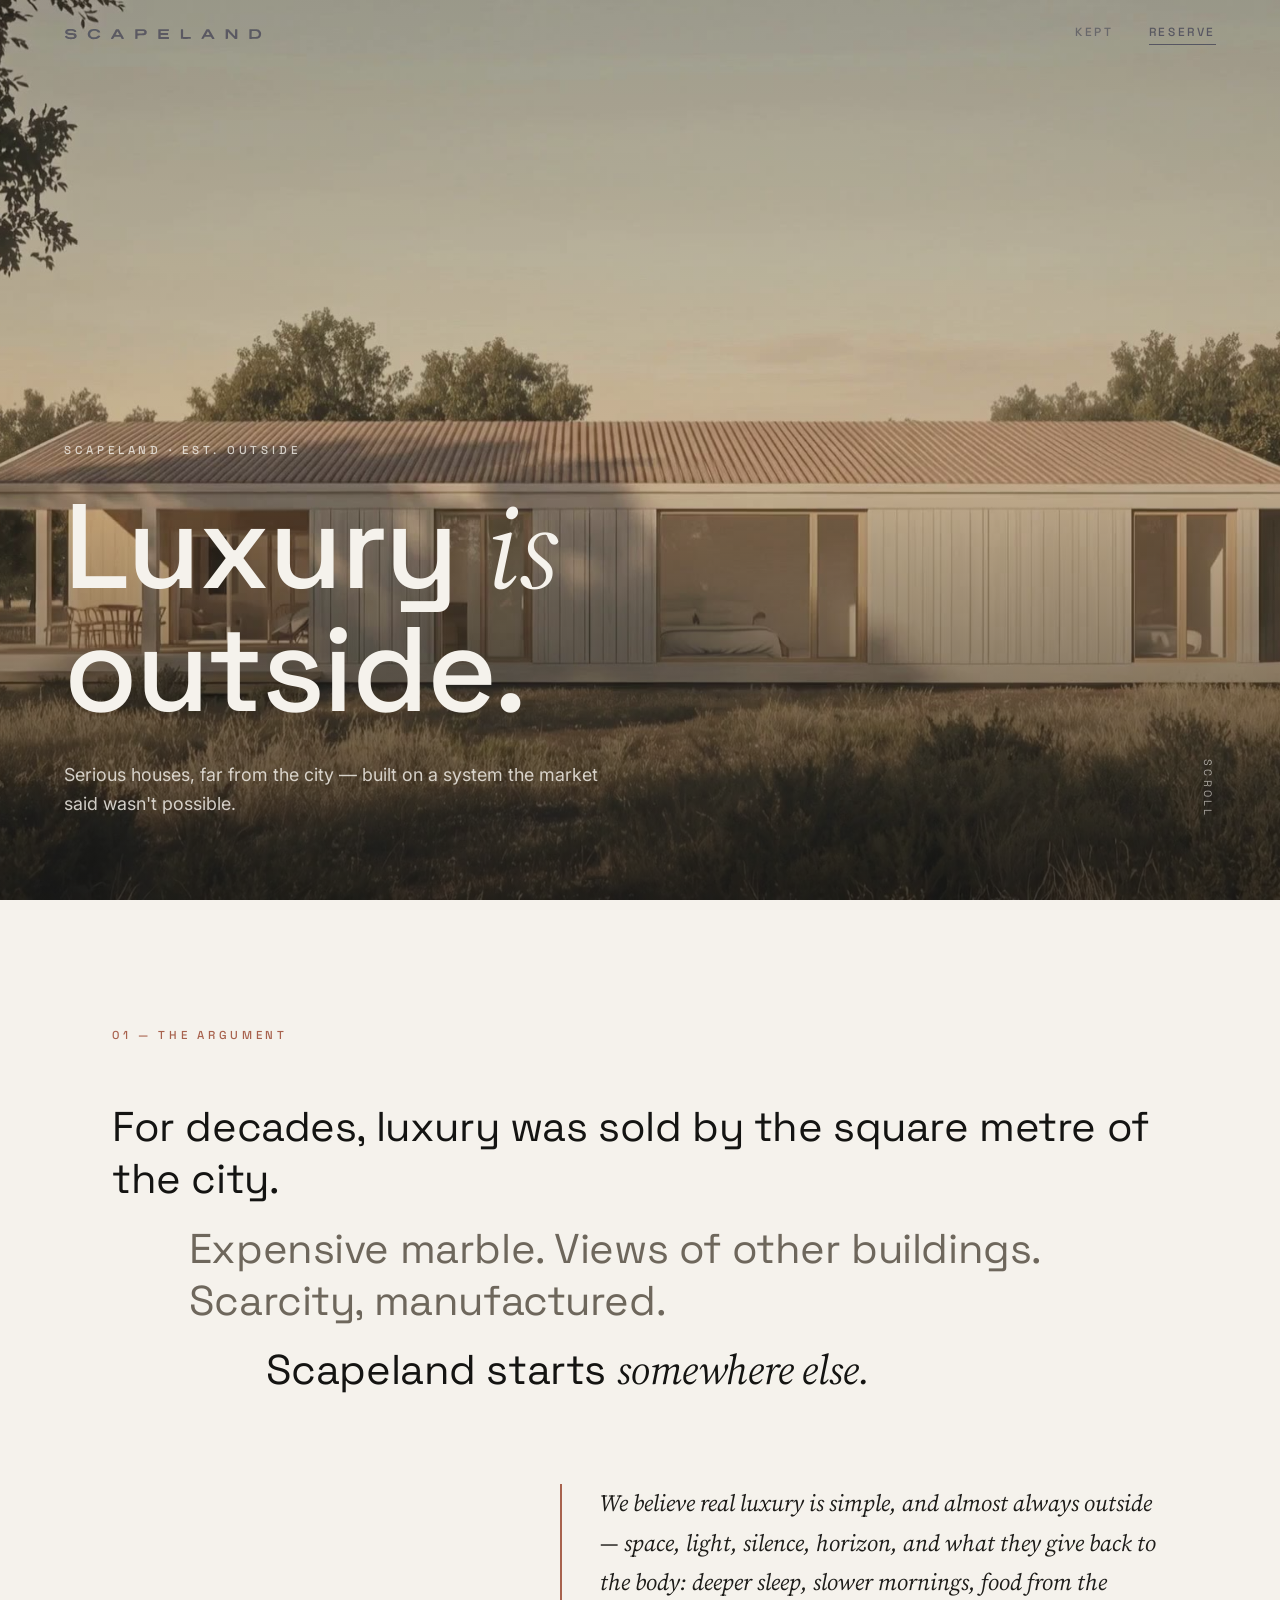
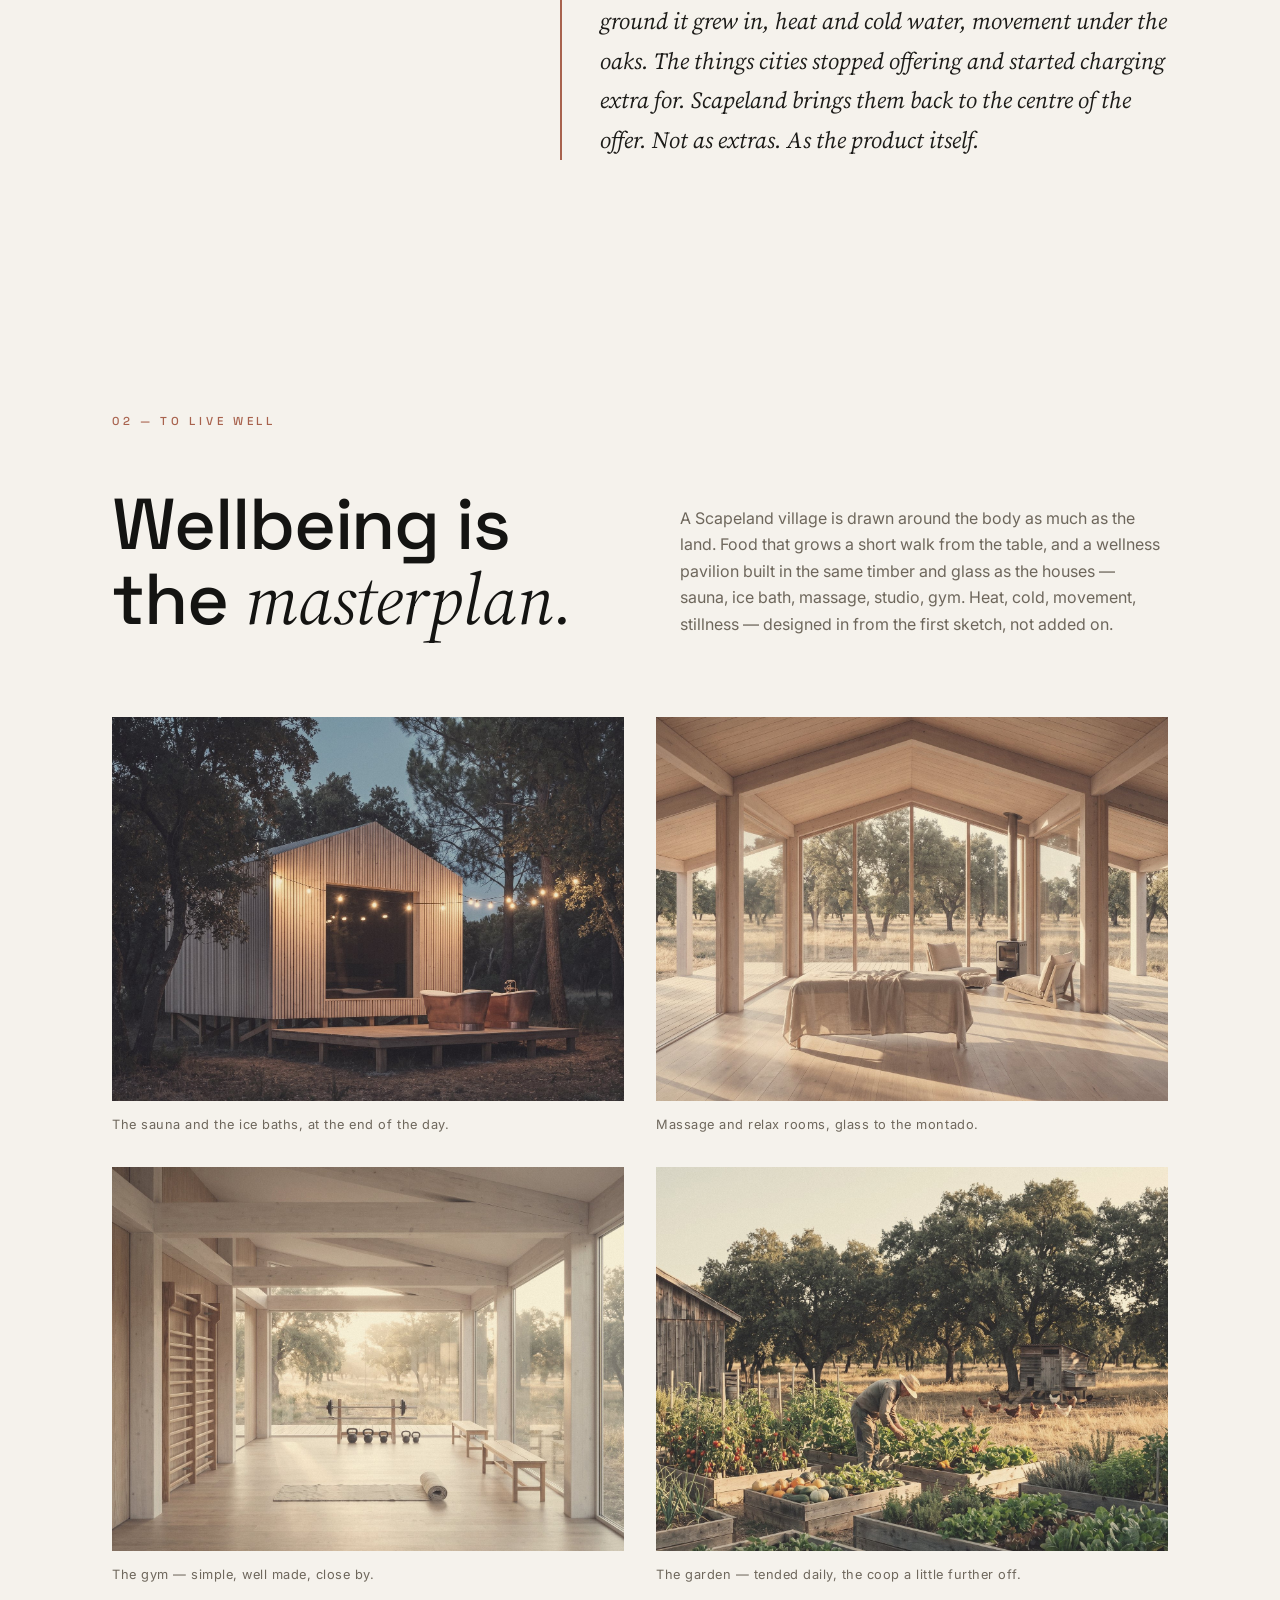
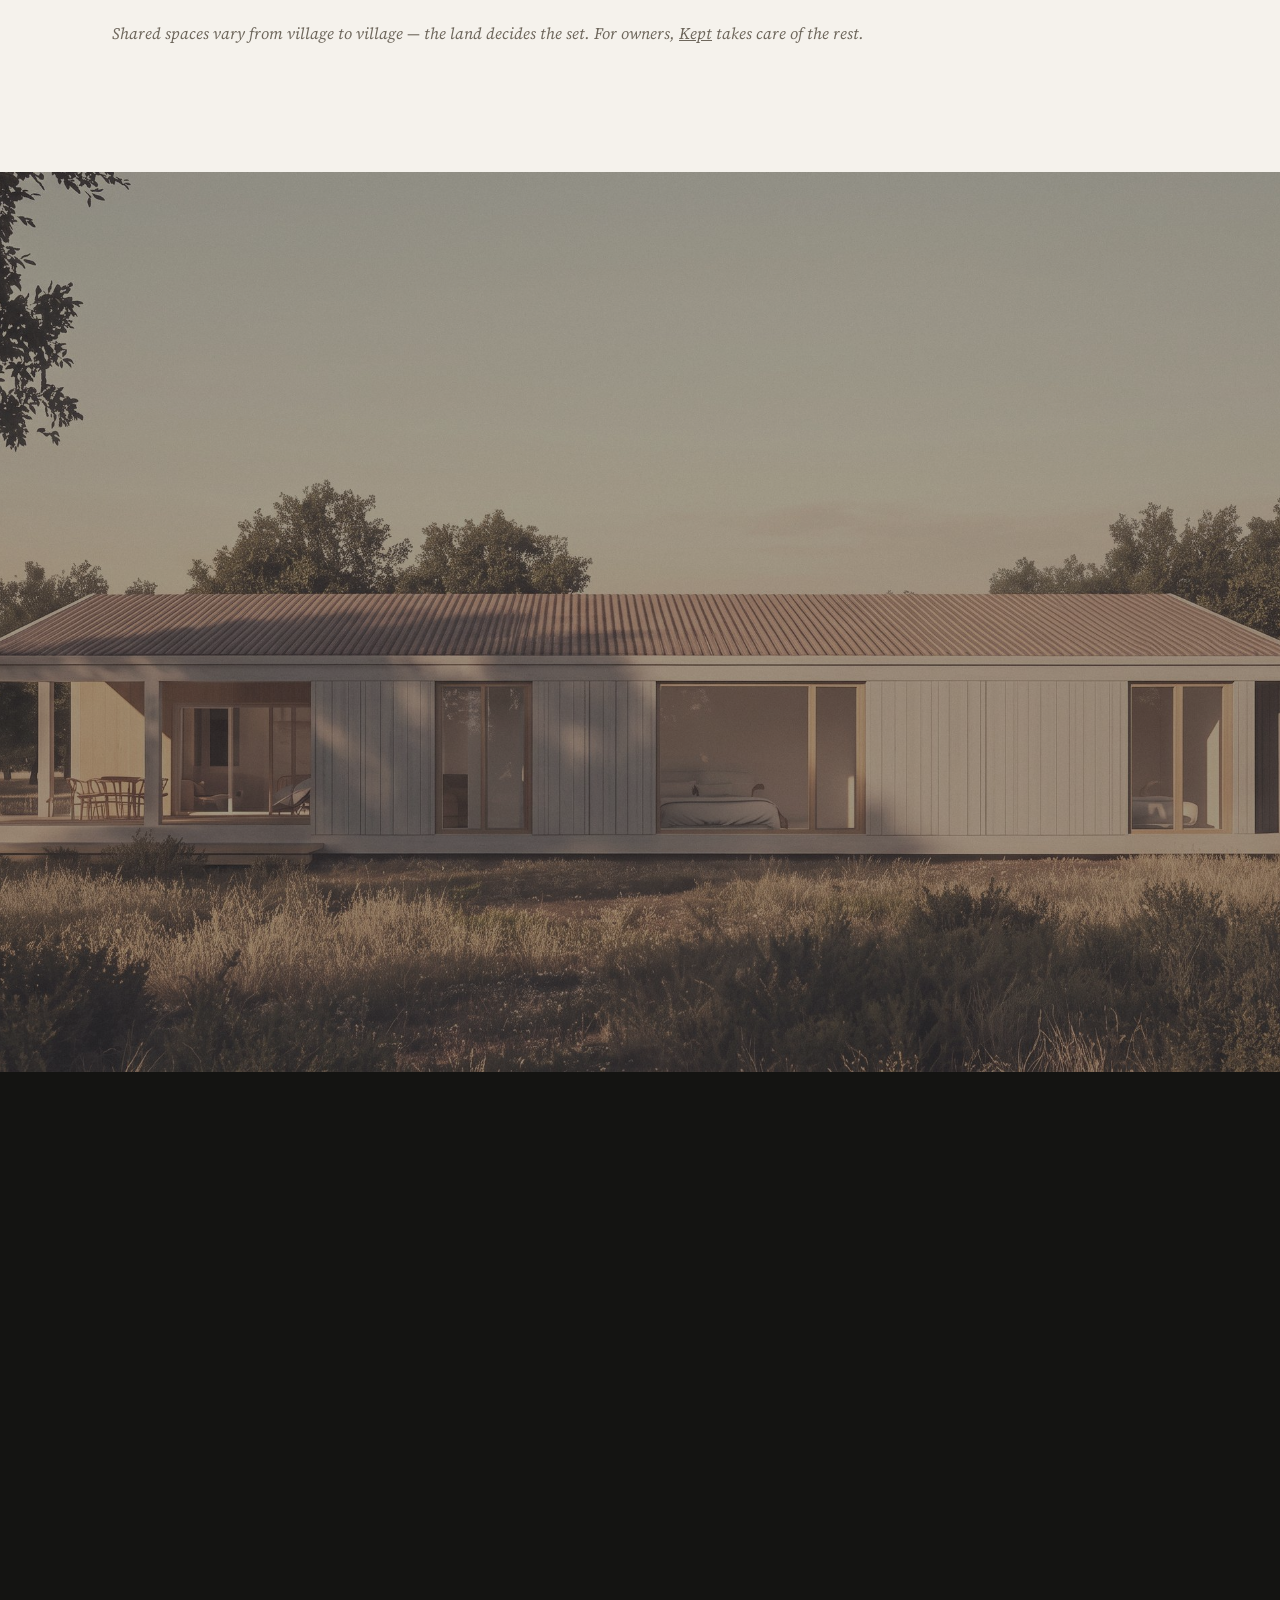
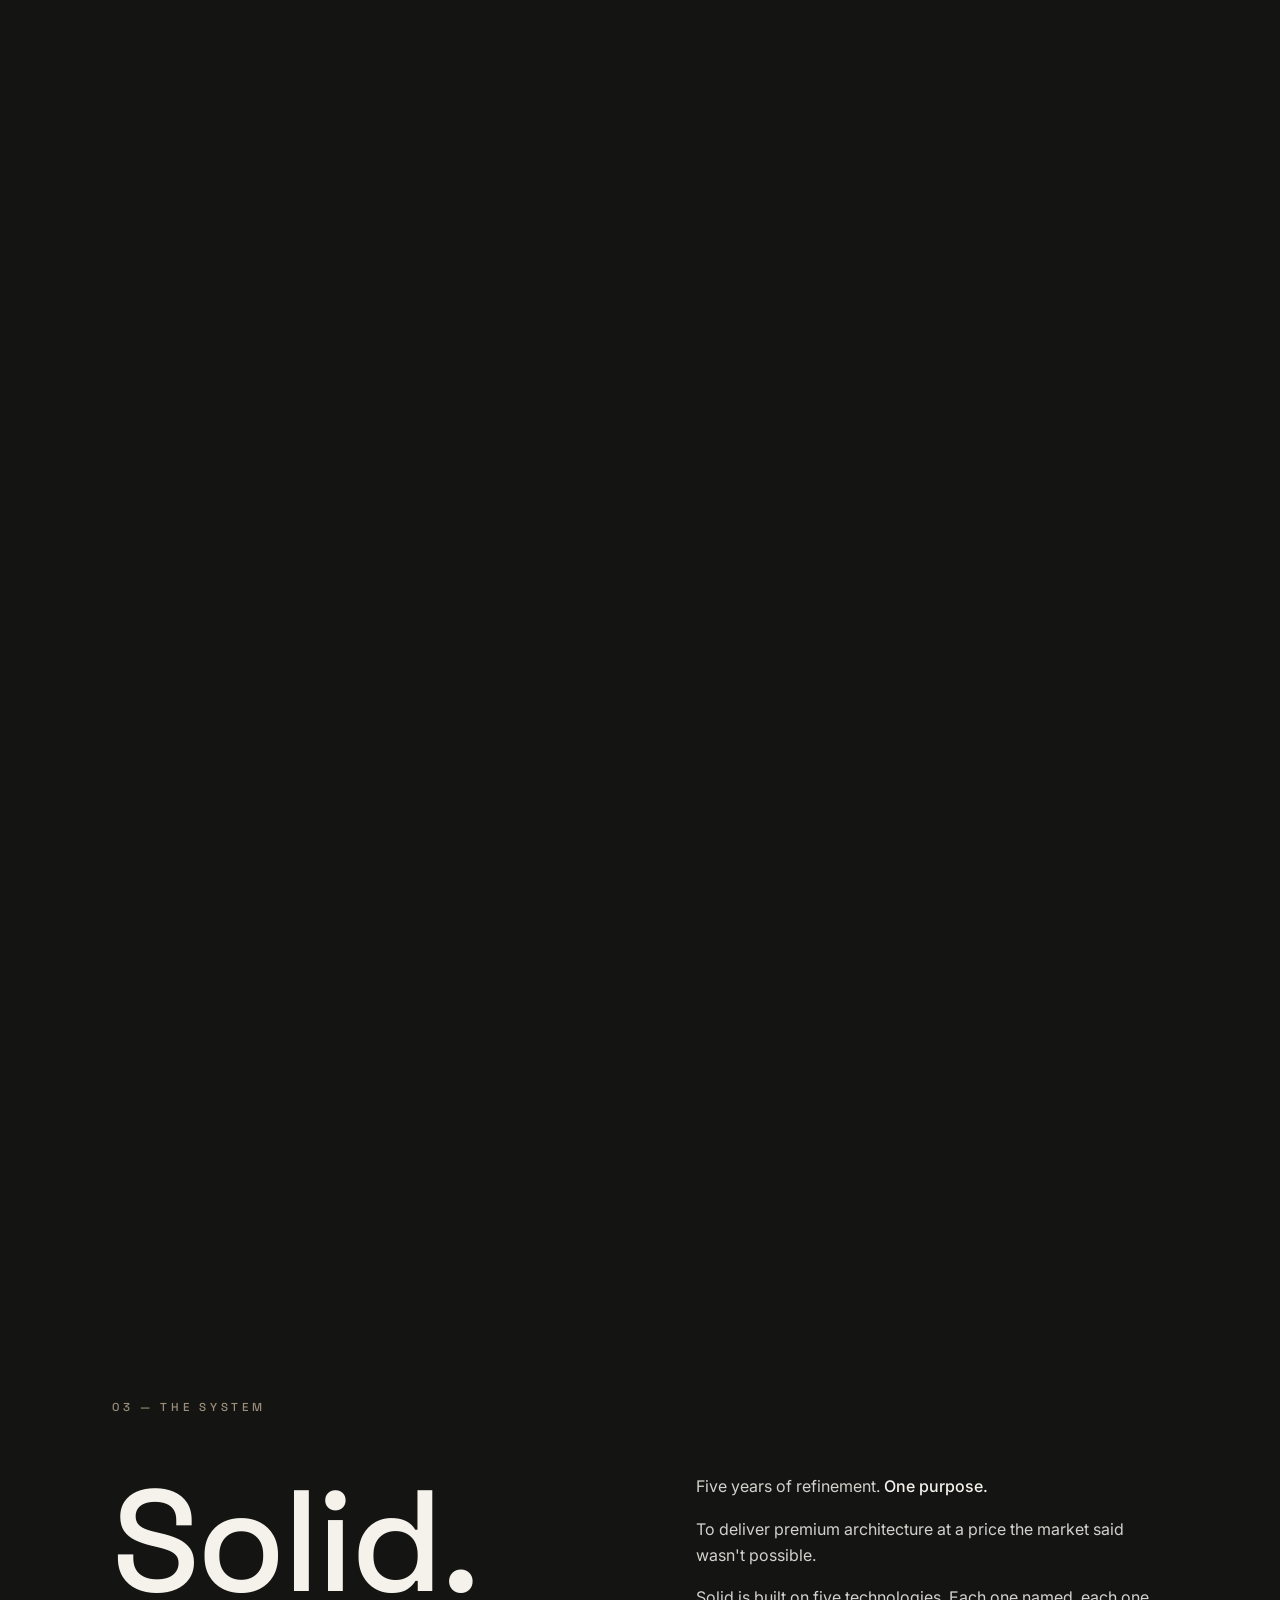
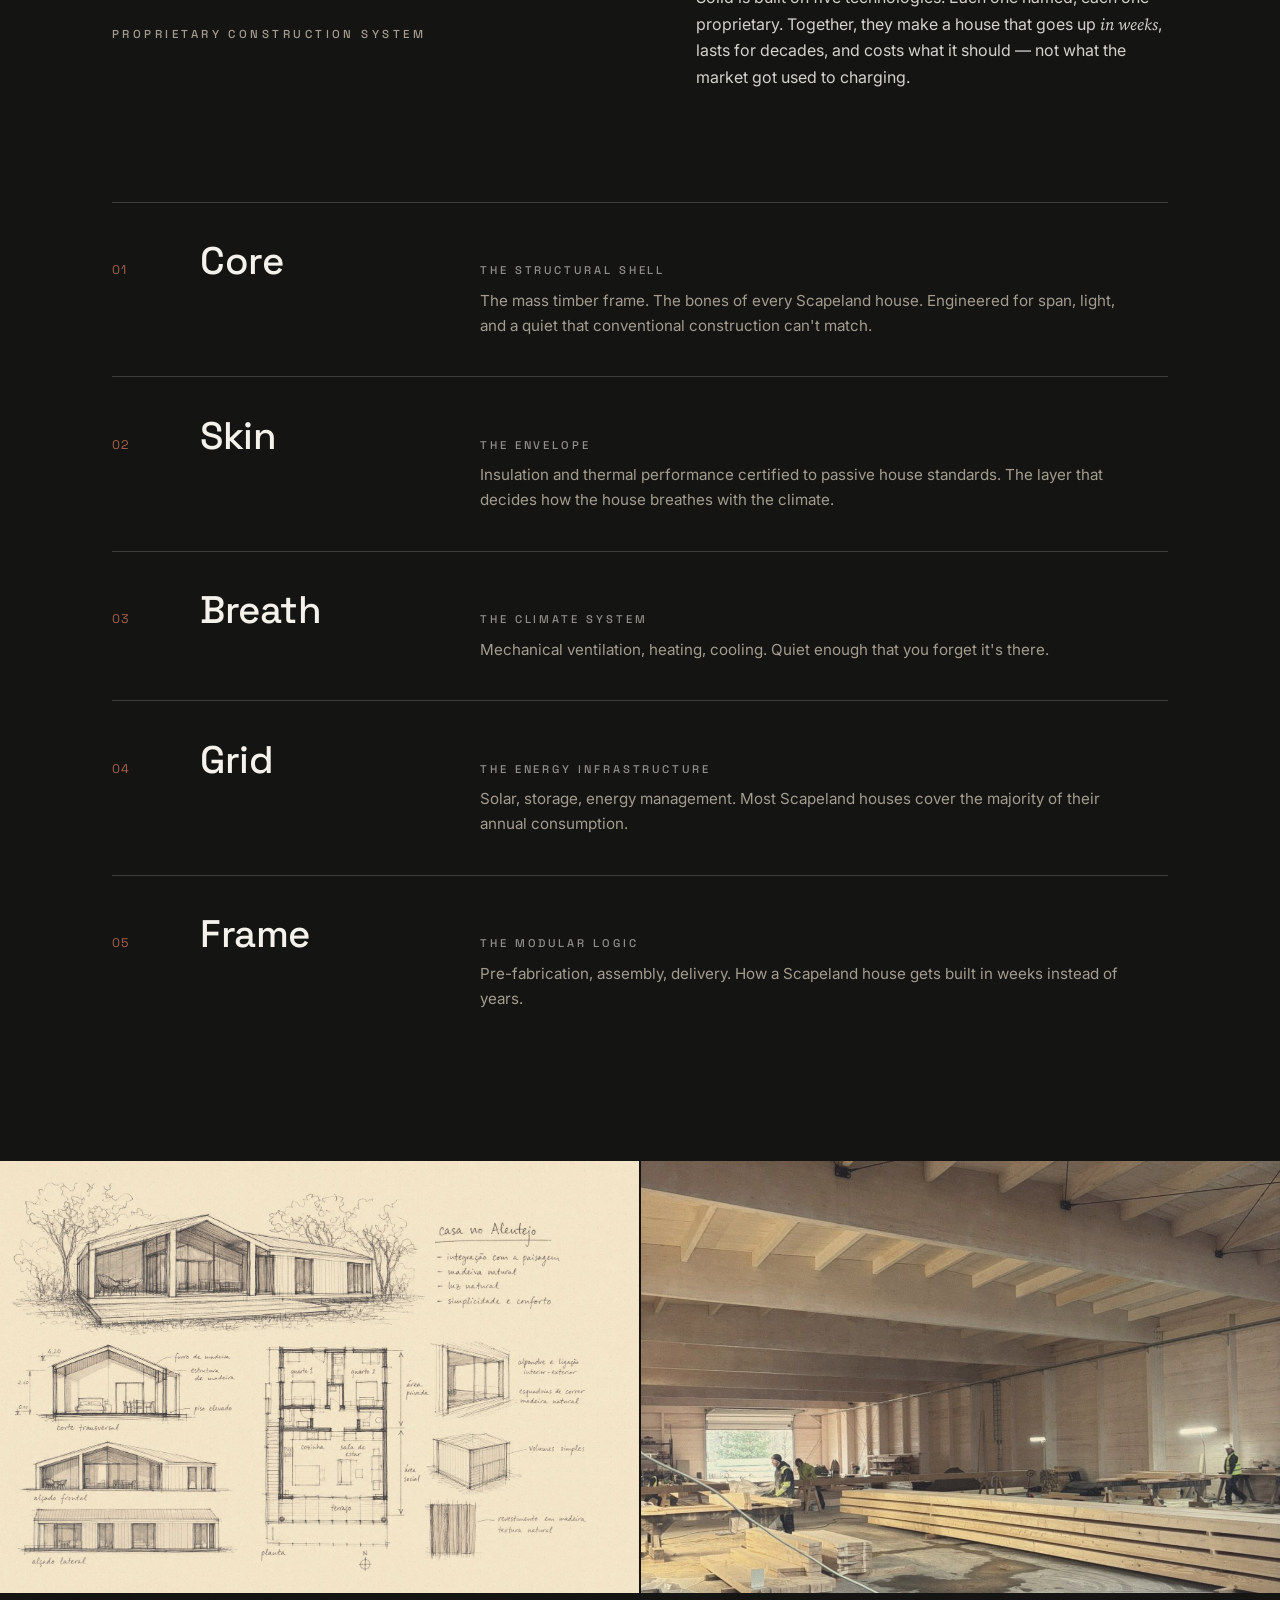
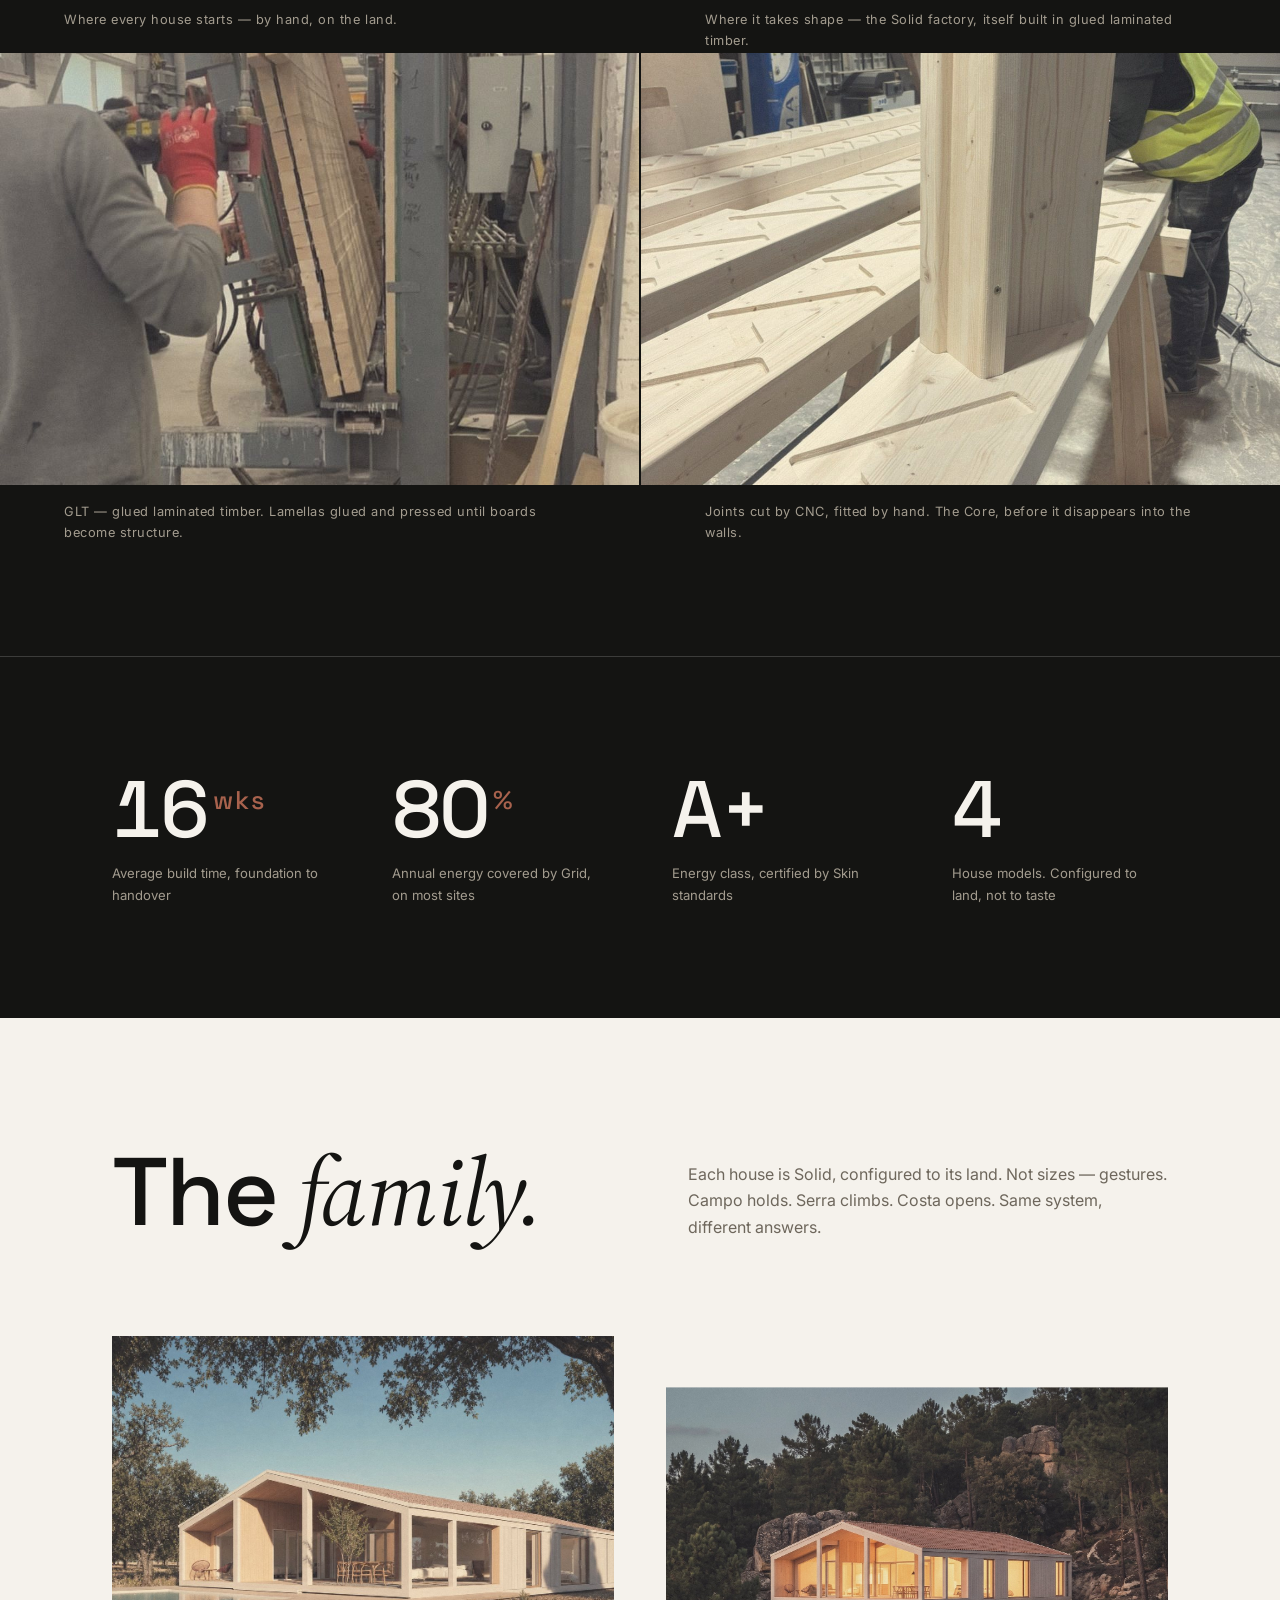
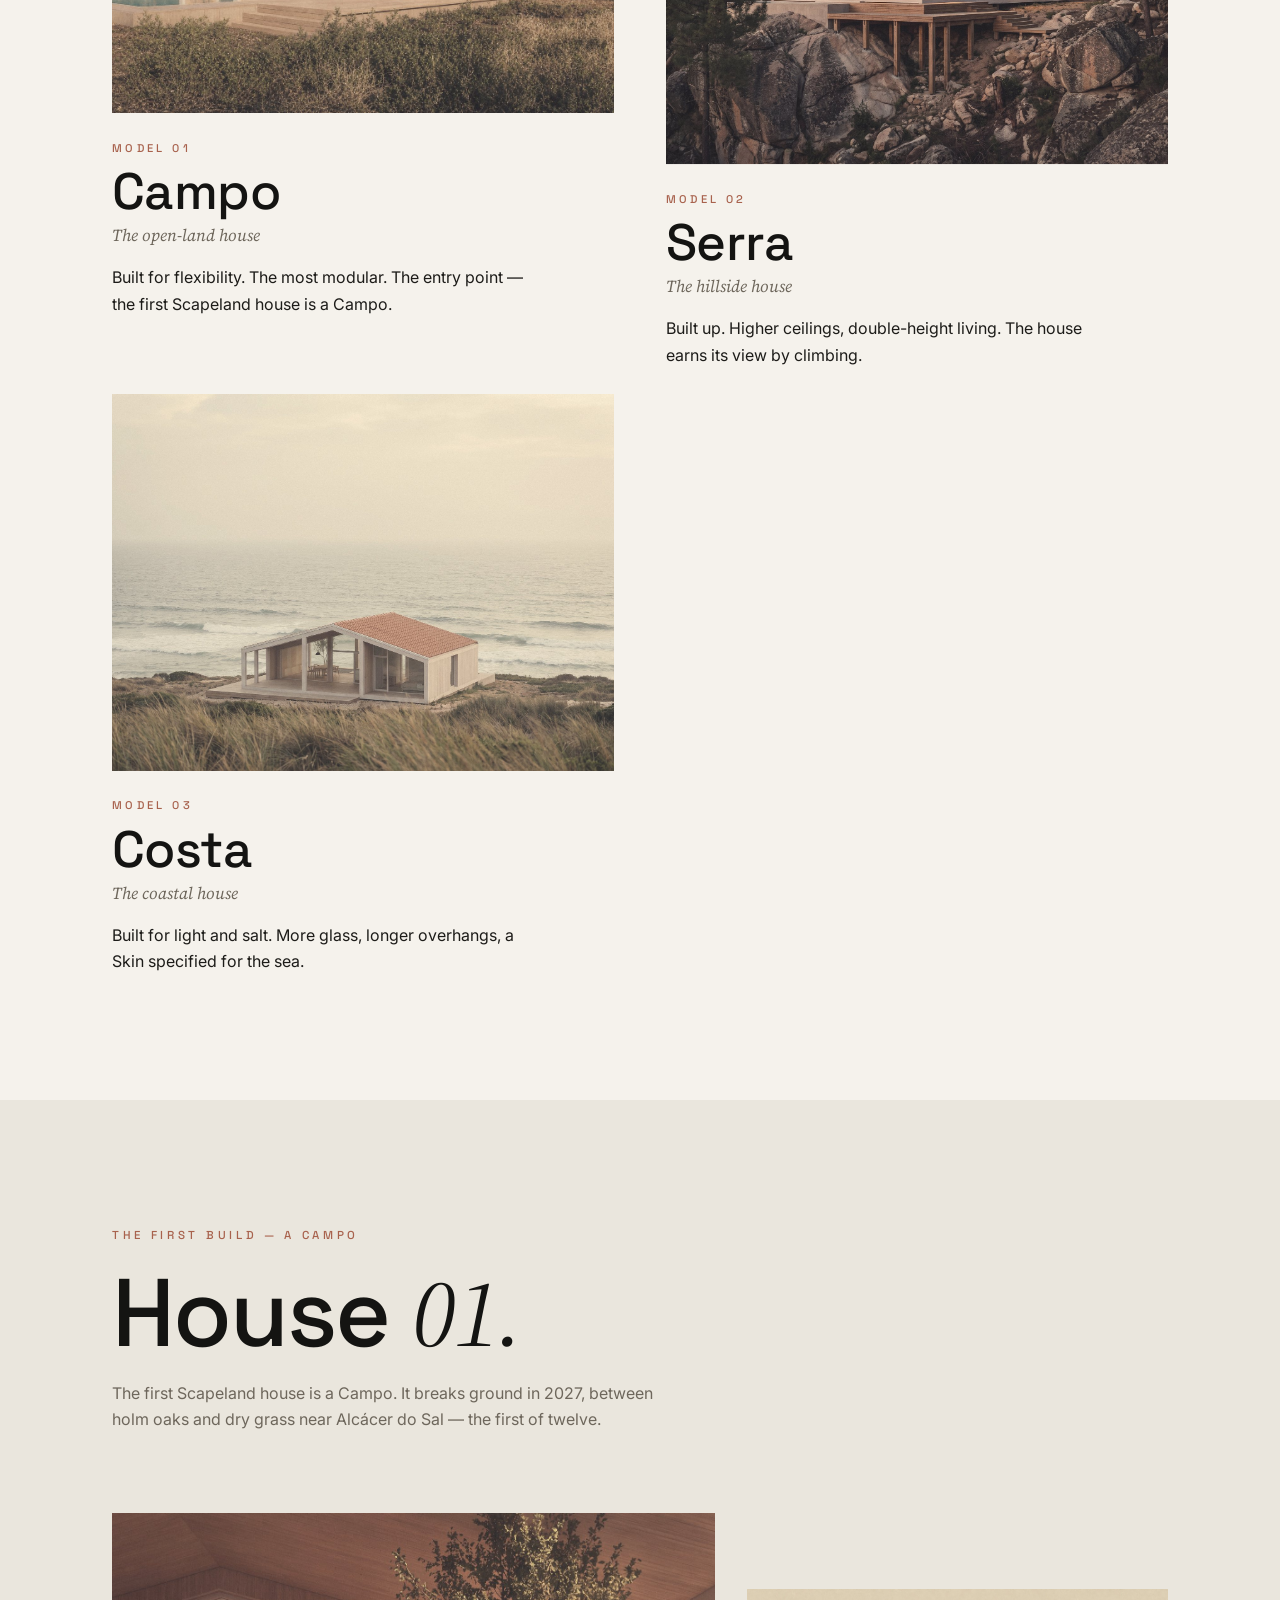
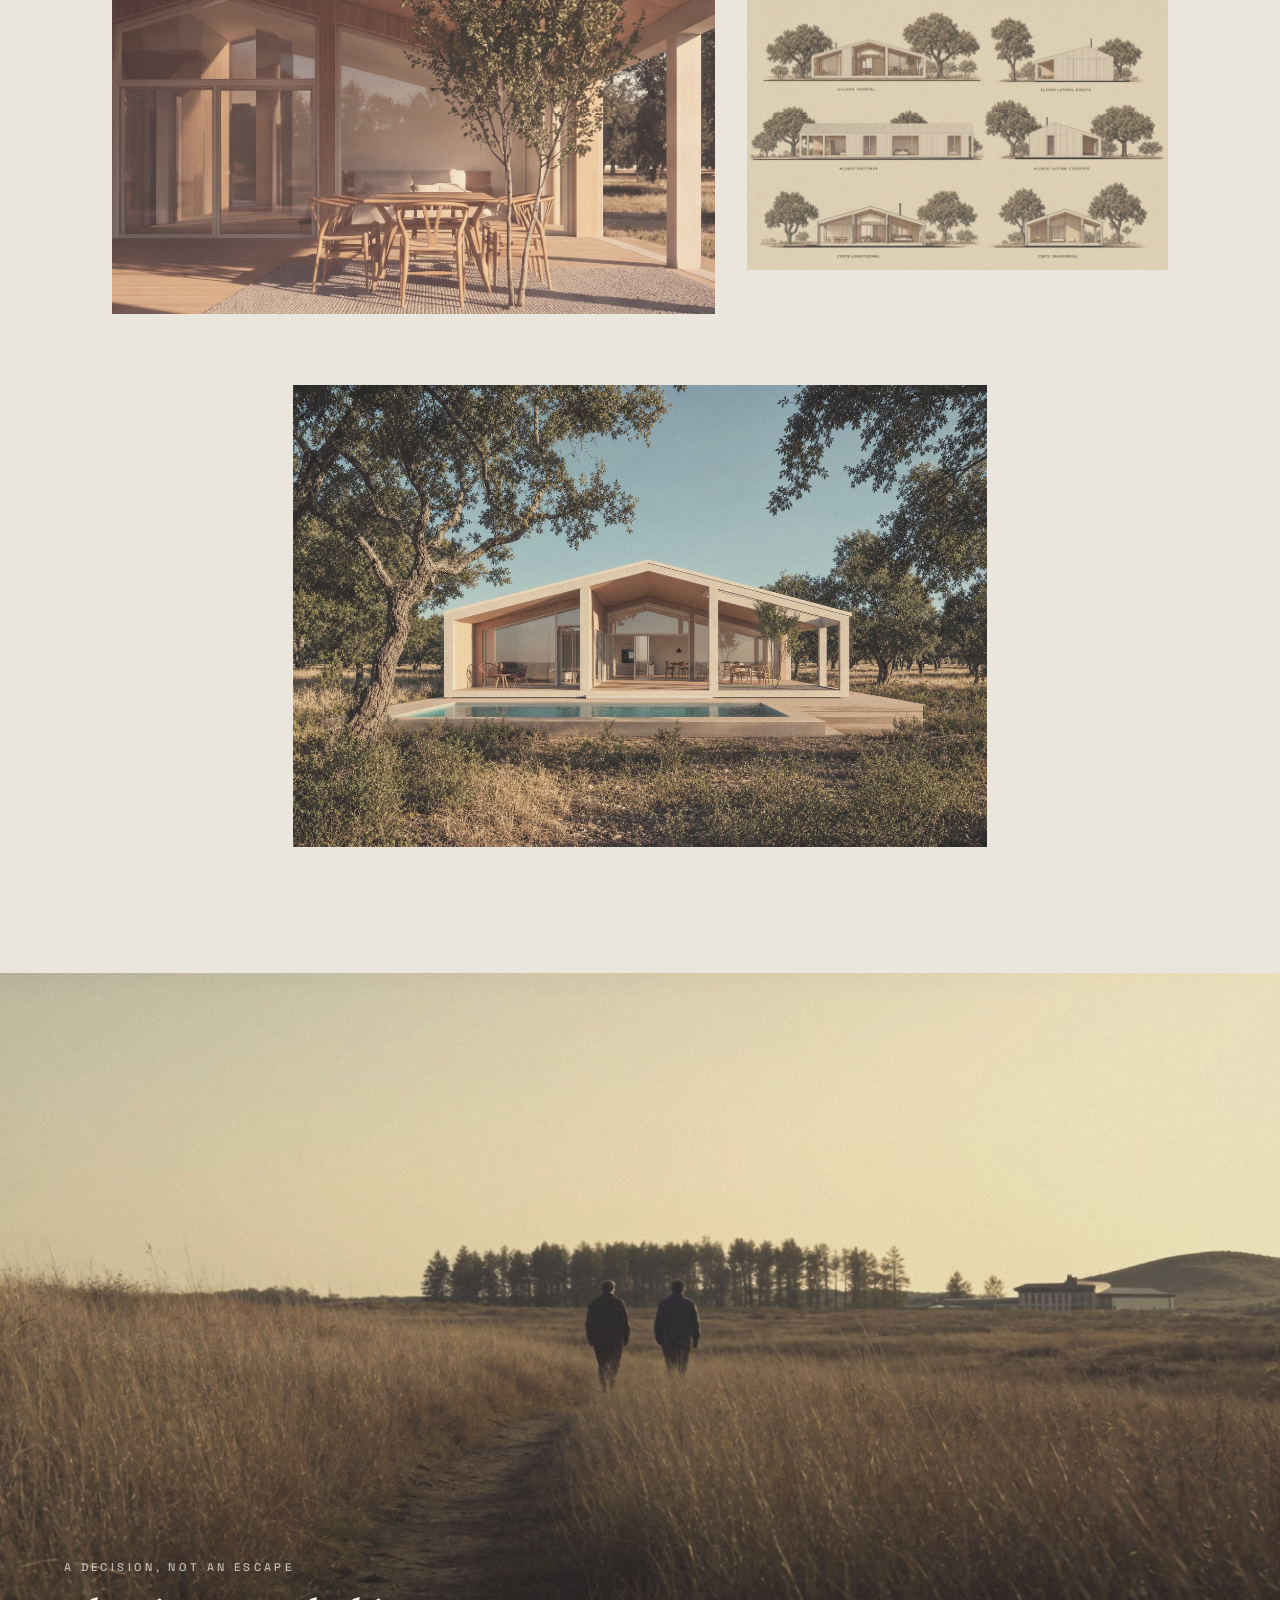
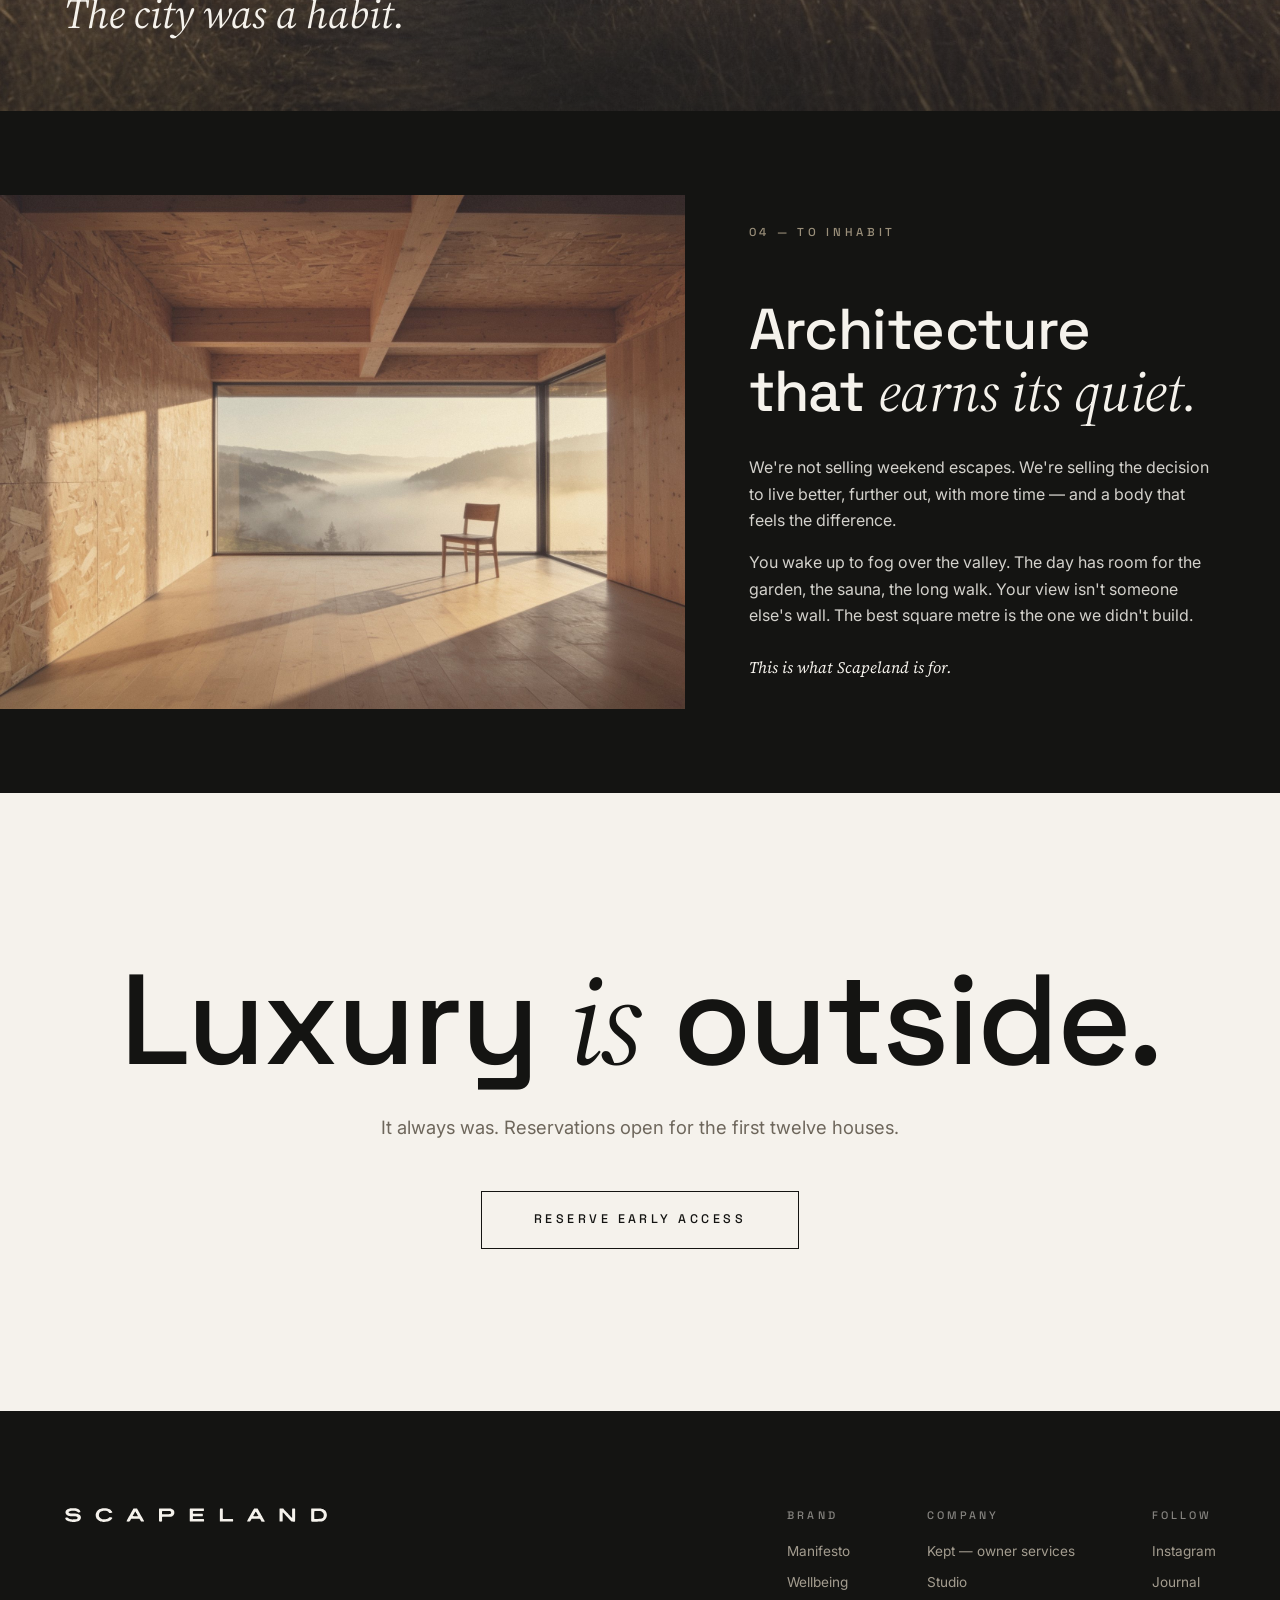
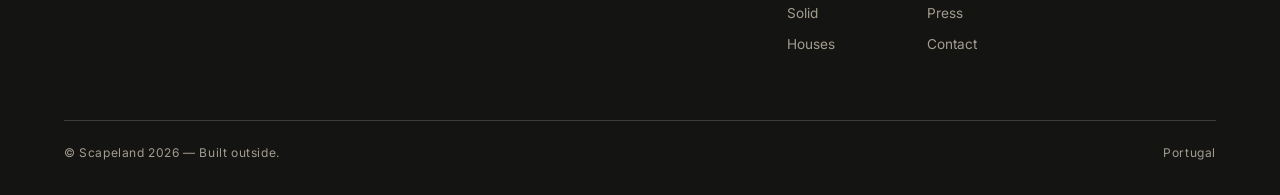
==== commit 3041cfbf: "Hero: swap in the team's Scapeland website loop Desktop keeps the original stream untouched (lossles" ====
--- a/index.html
+++ b/index.html
@@ -30,7 +30,7 @@
 
 <!-- ———— HERO ———— -->
 <header class="hero" id="top">
-  <video class="hero__img" src="/assets/media/motion.mp4?v=4" poster="/assets/img/hero.jpg?v=4" autoplay muted loop playsinline aria-label="Aerial film over the holm-oak montado around a Scapeland house"></video>
+  <video class="hero__img" src="/assets/media/motion.mp4?v=5" poster="/assets/img/motion-poster.jpg?v=5" autoplay muted loop playsinline aria-label="Life at a Scapeland house — the Campo, the kitchen, meditation and reading under the holm oaks"></video>
   <div class="hero__veil"></div>
   <div class="hero__inner">
     <p class="hero__eyebrow">Scapeland · Est. Outside</p>
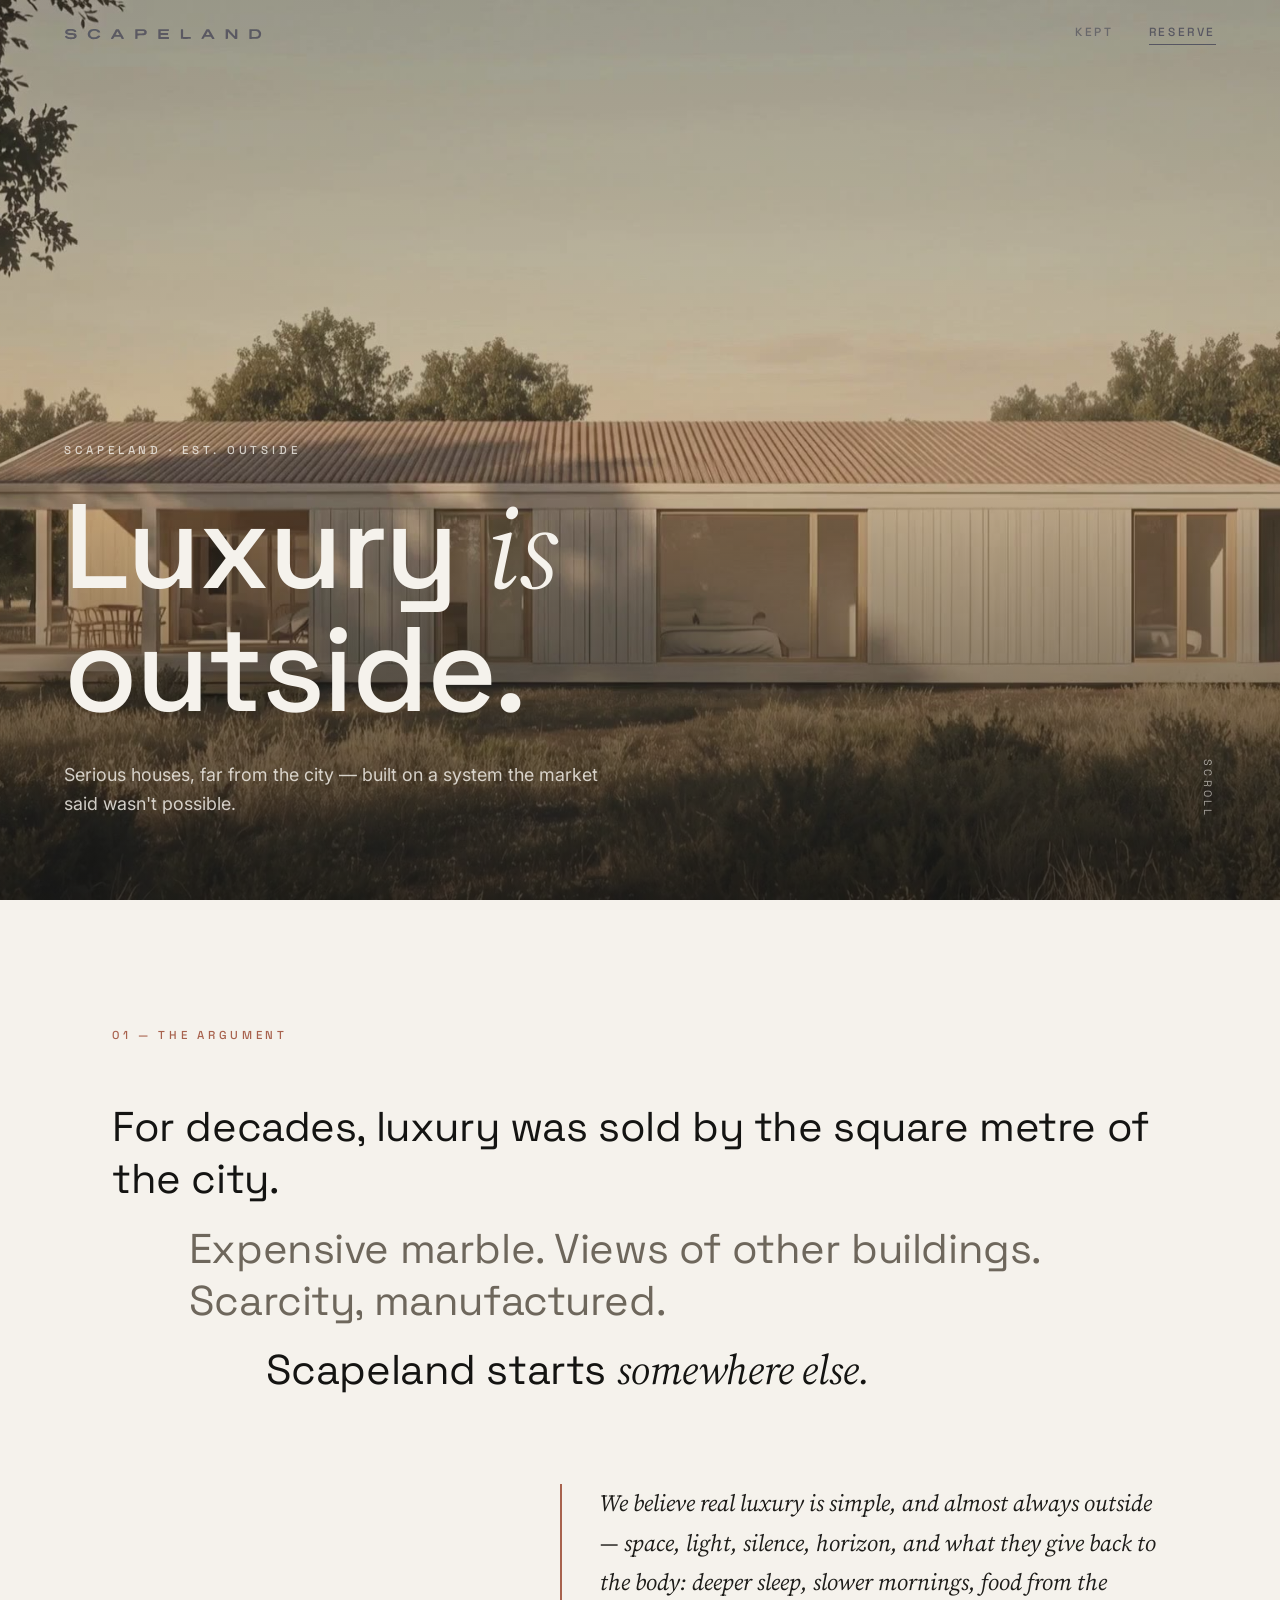
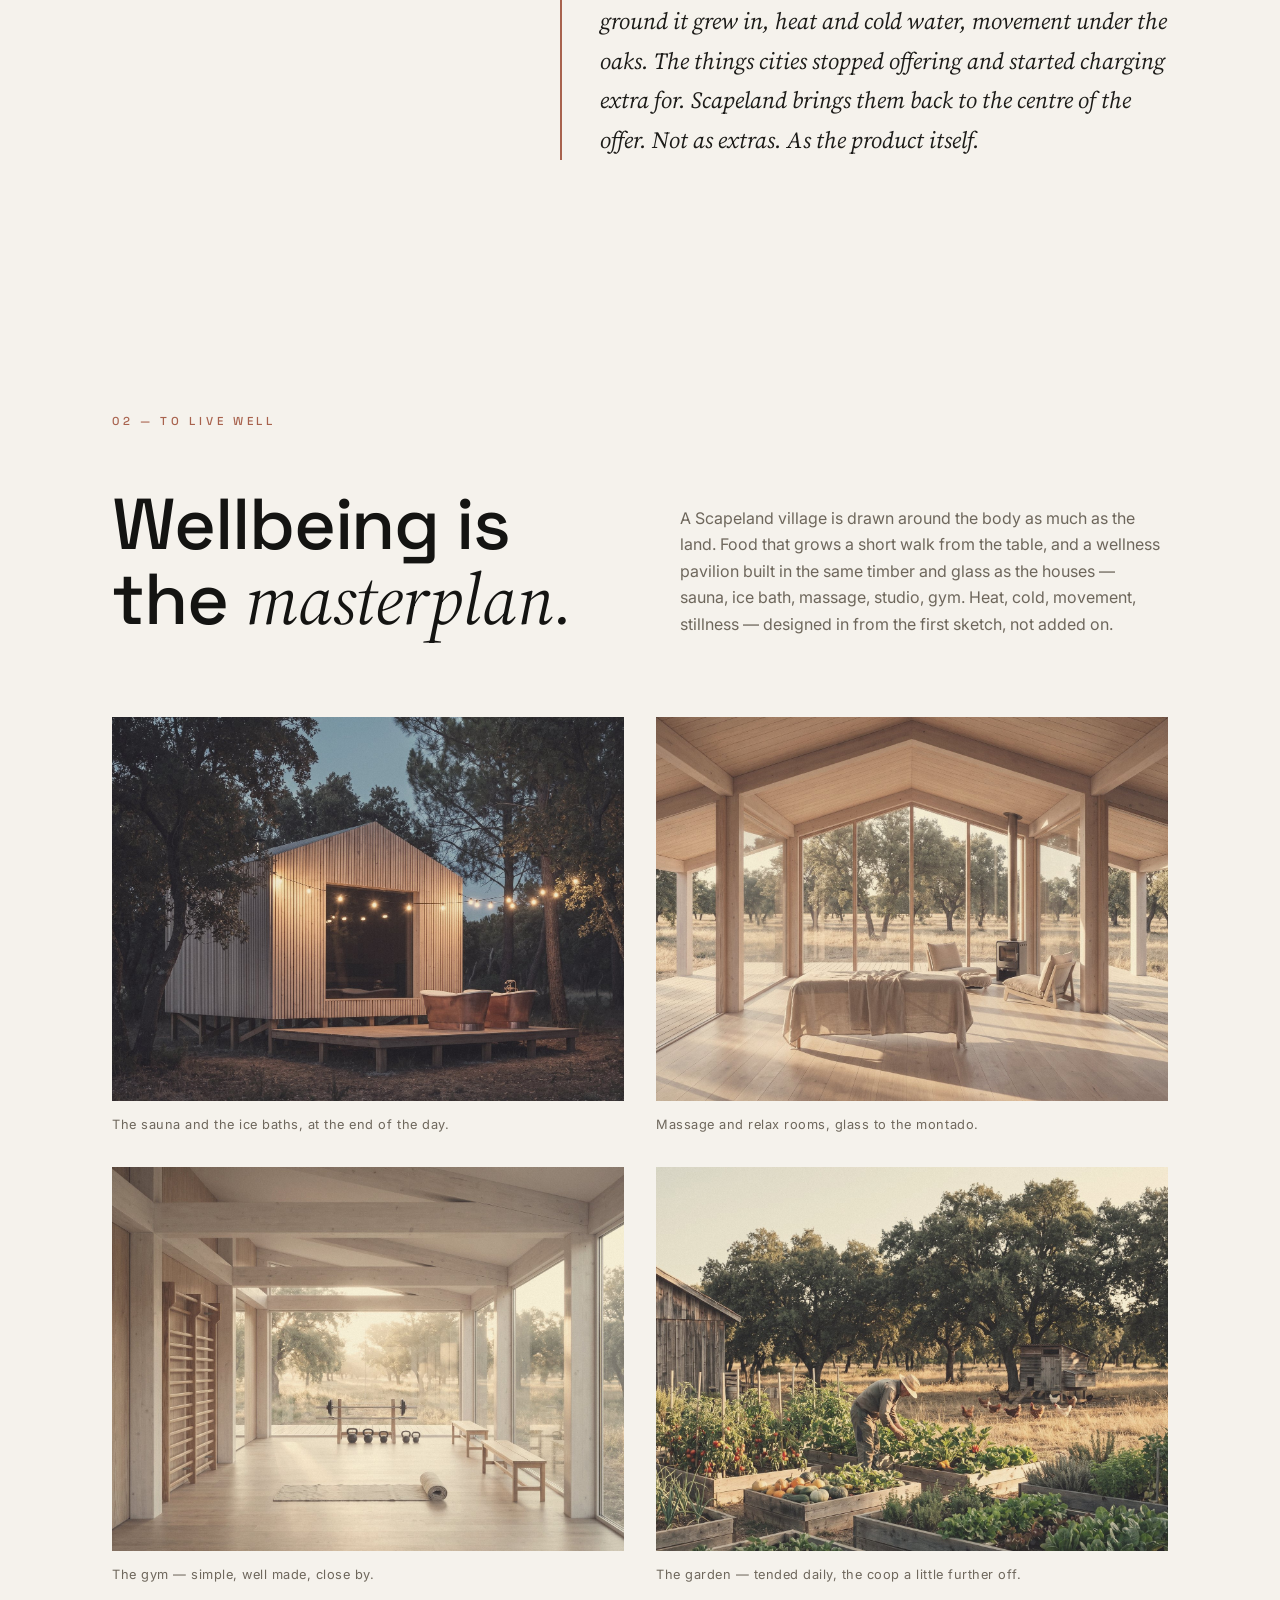
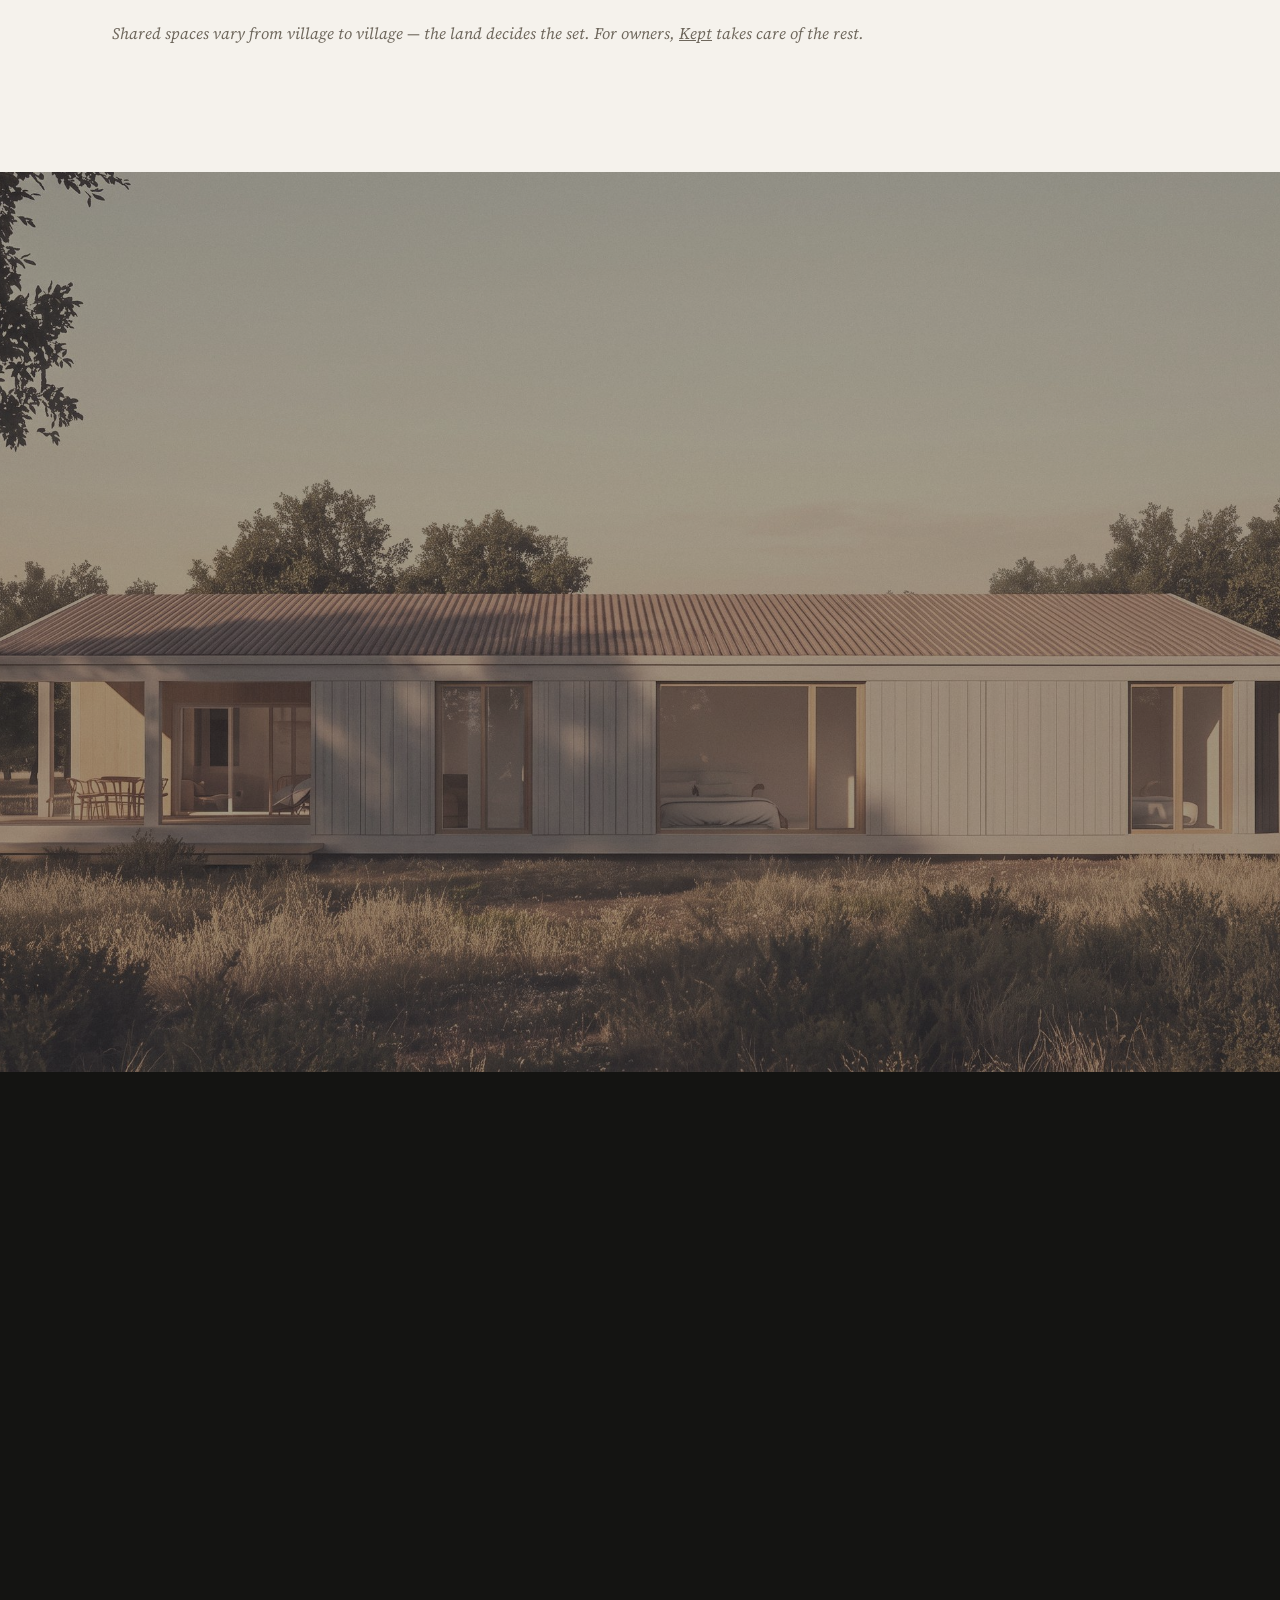
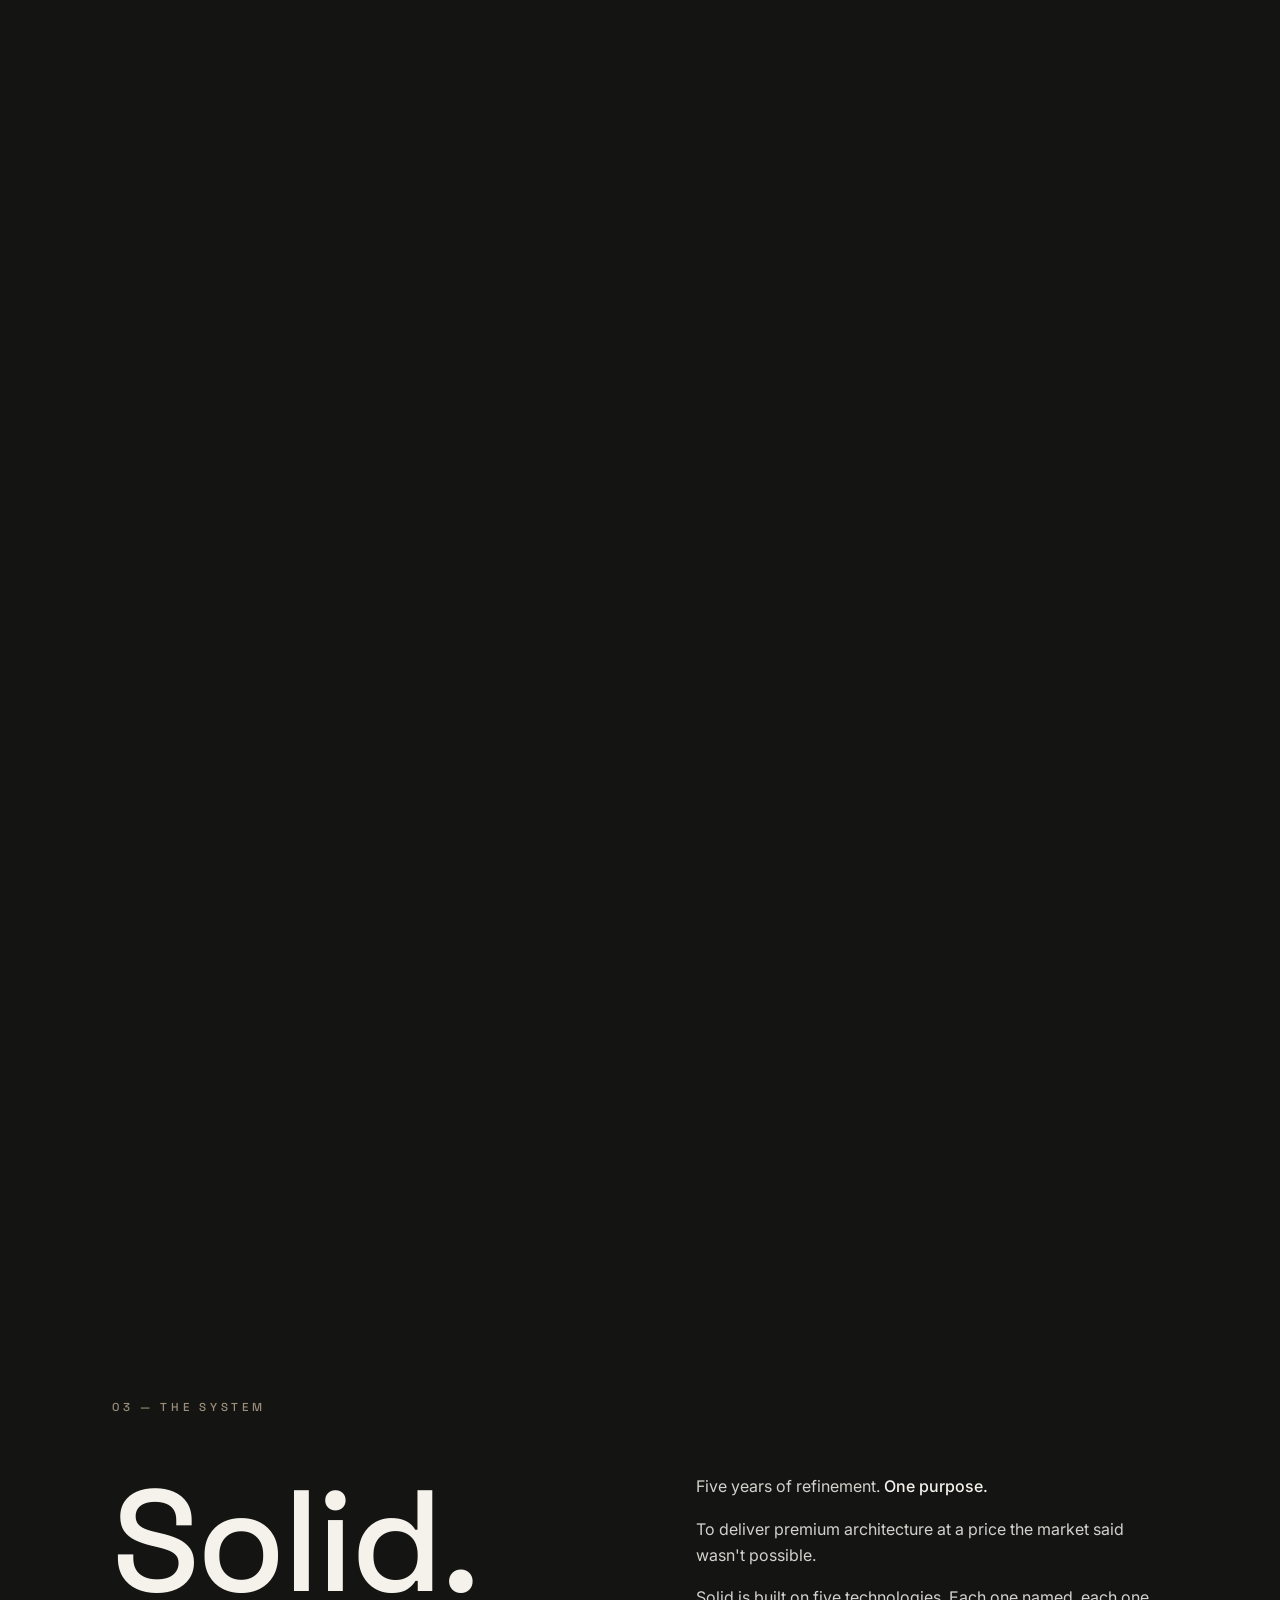
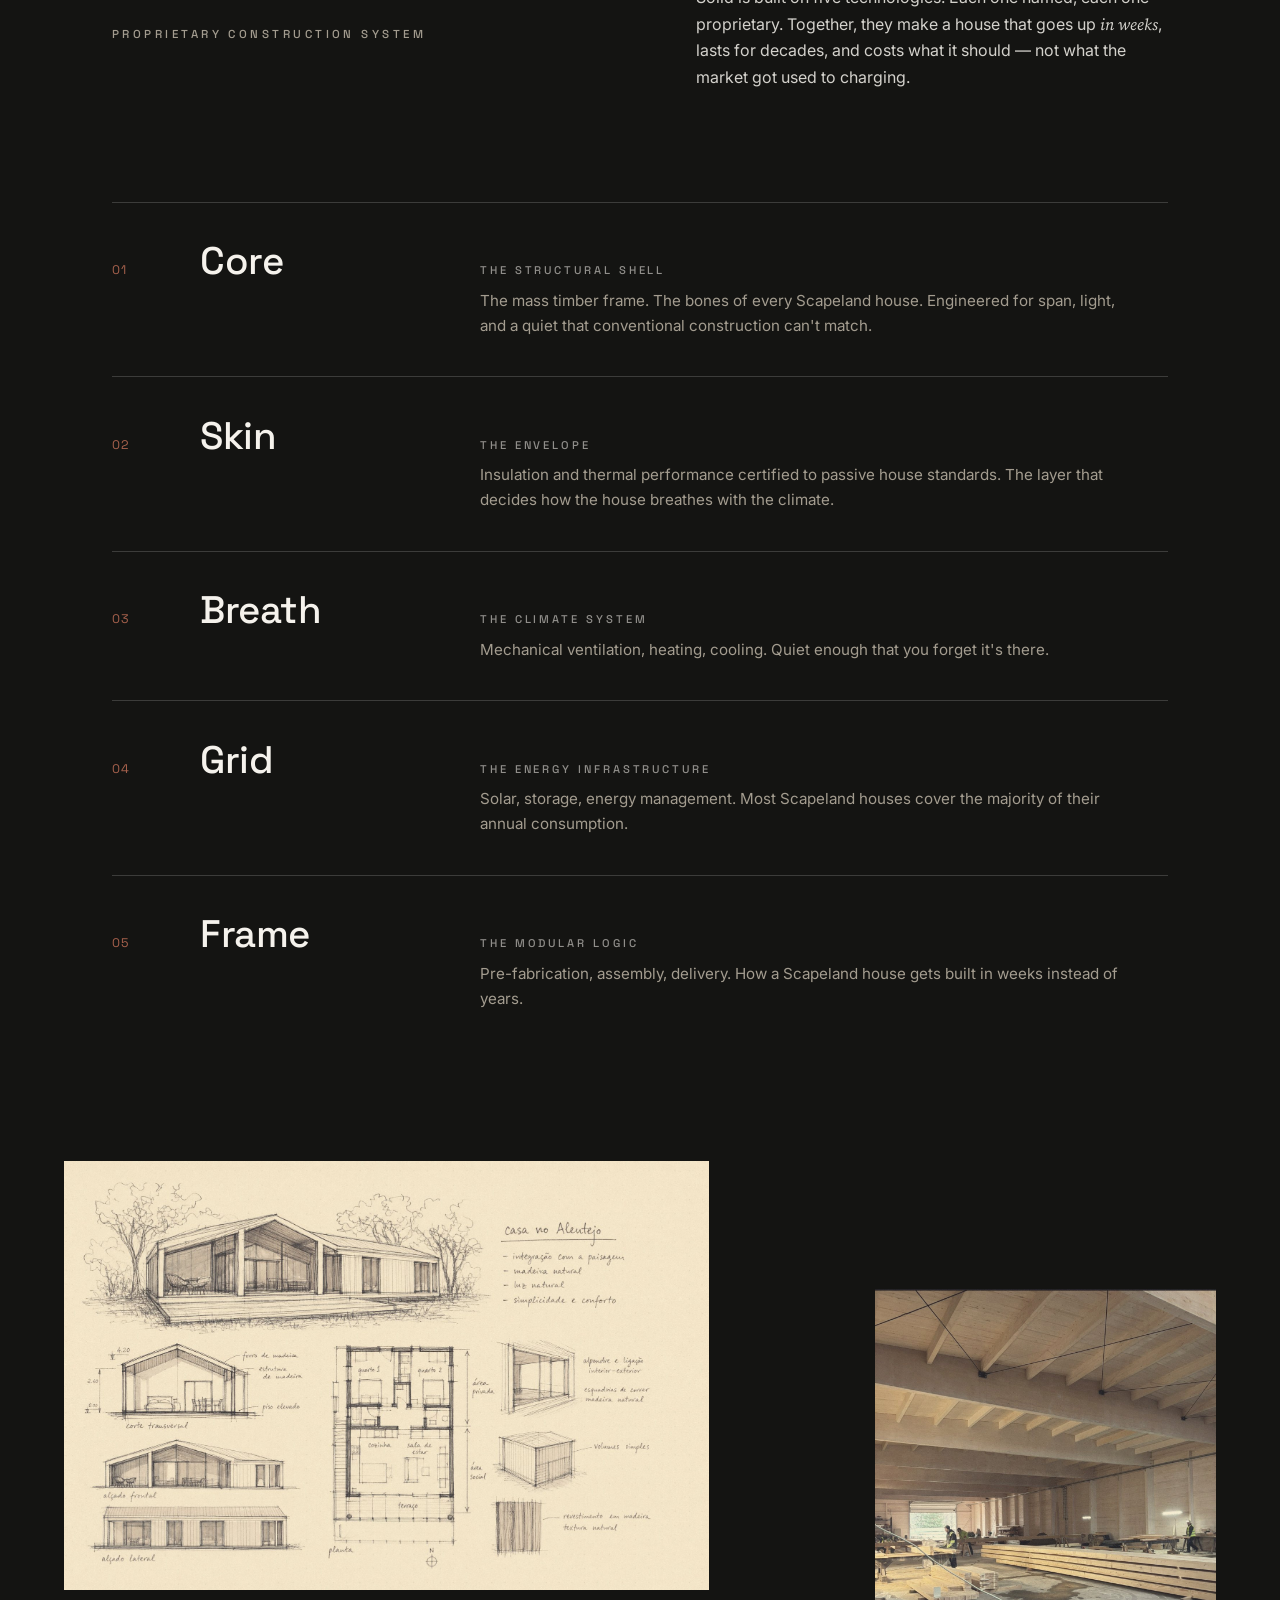
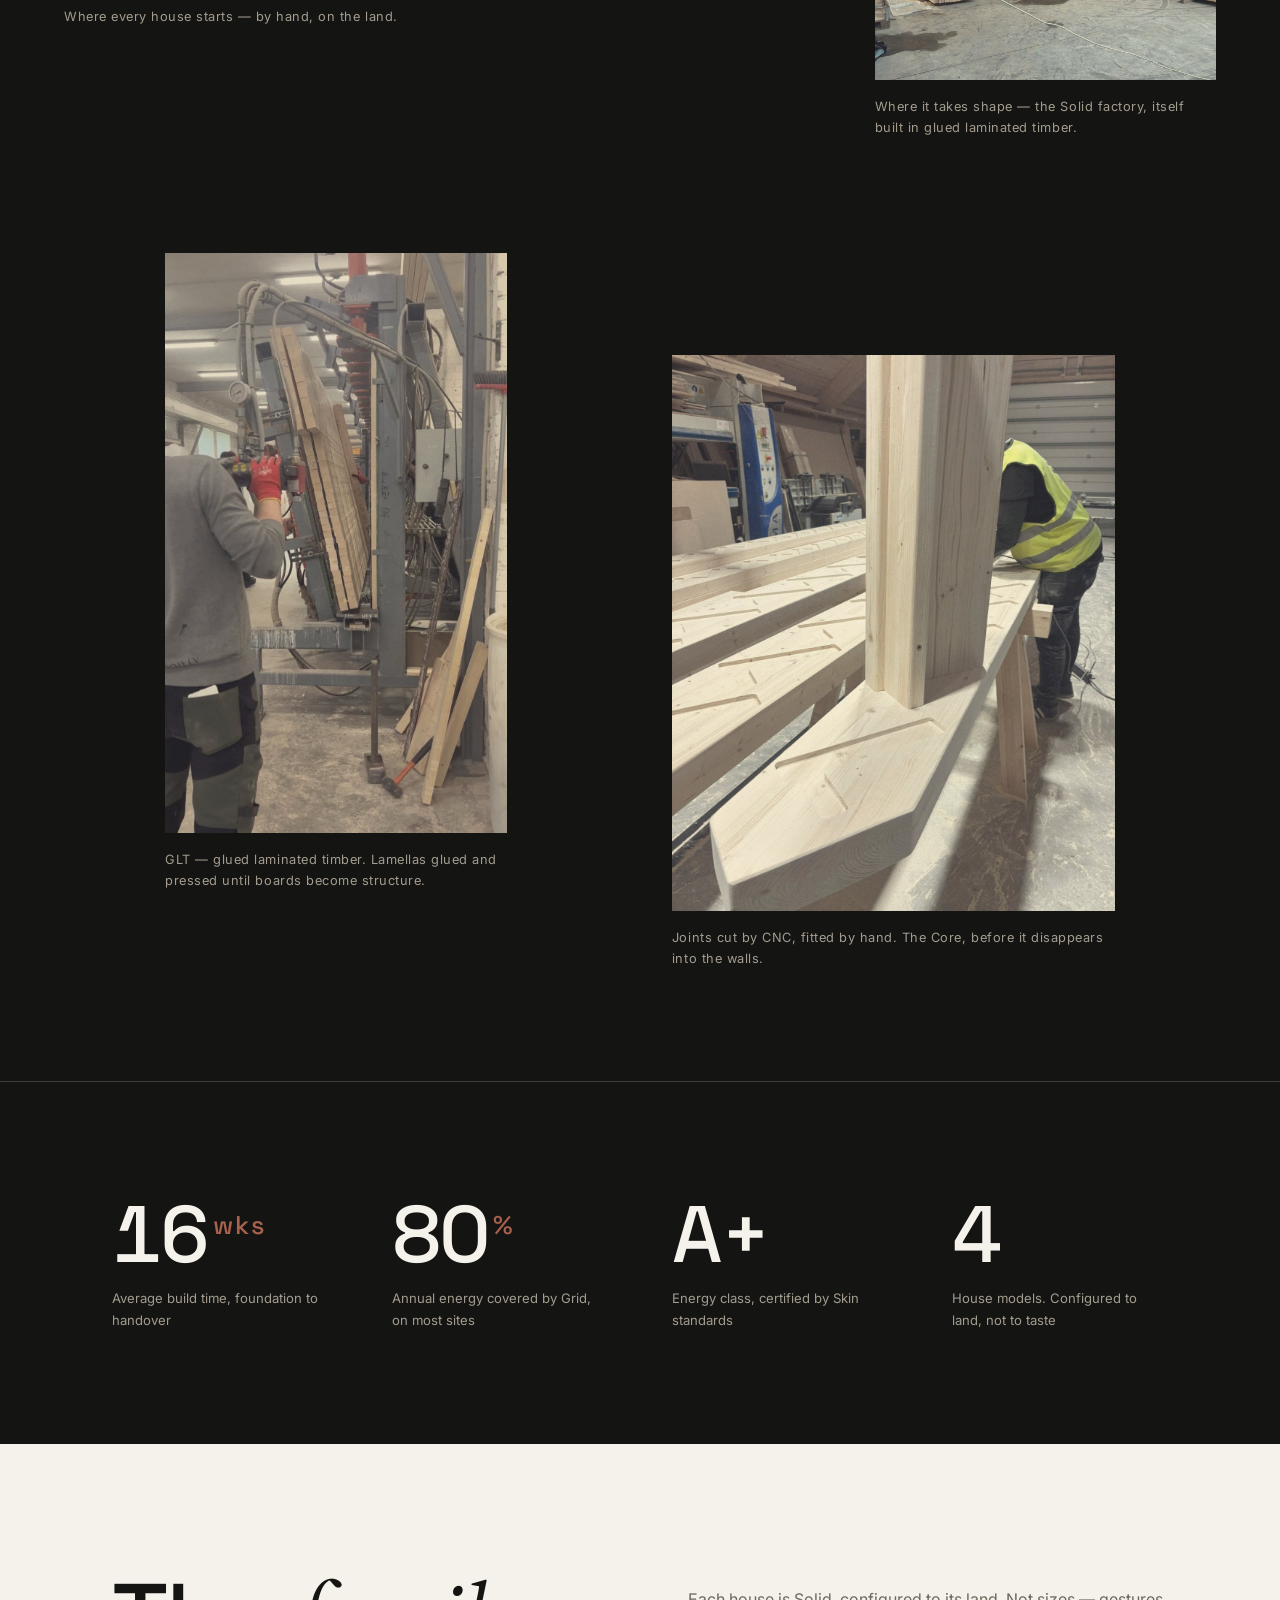
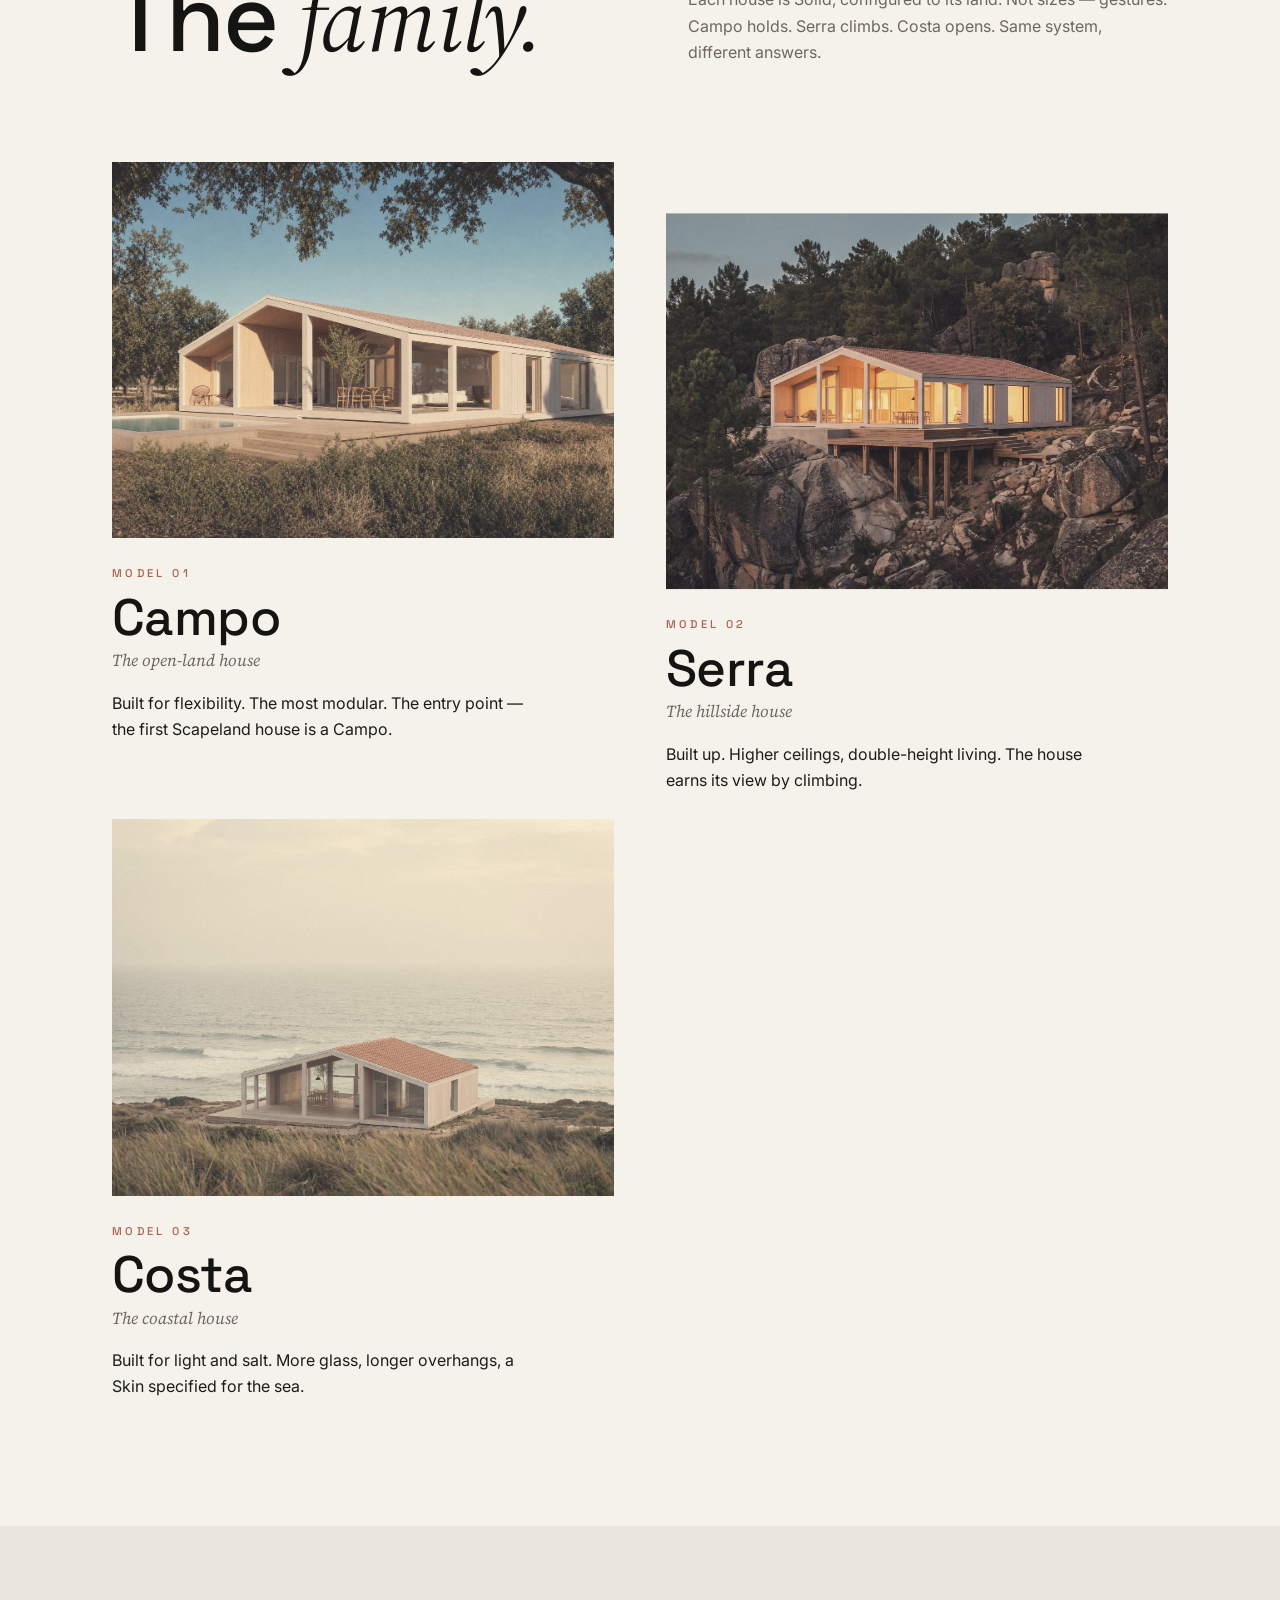
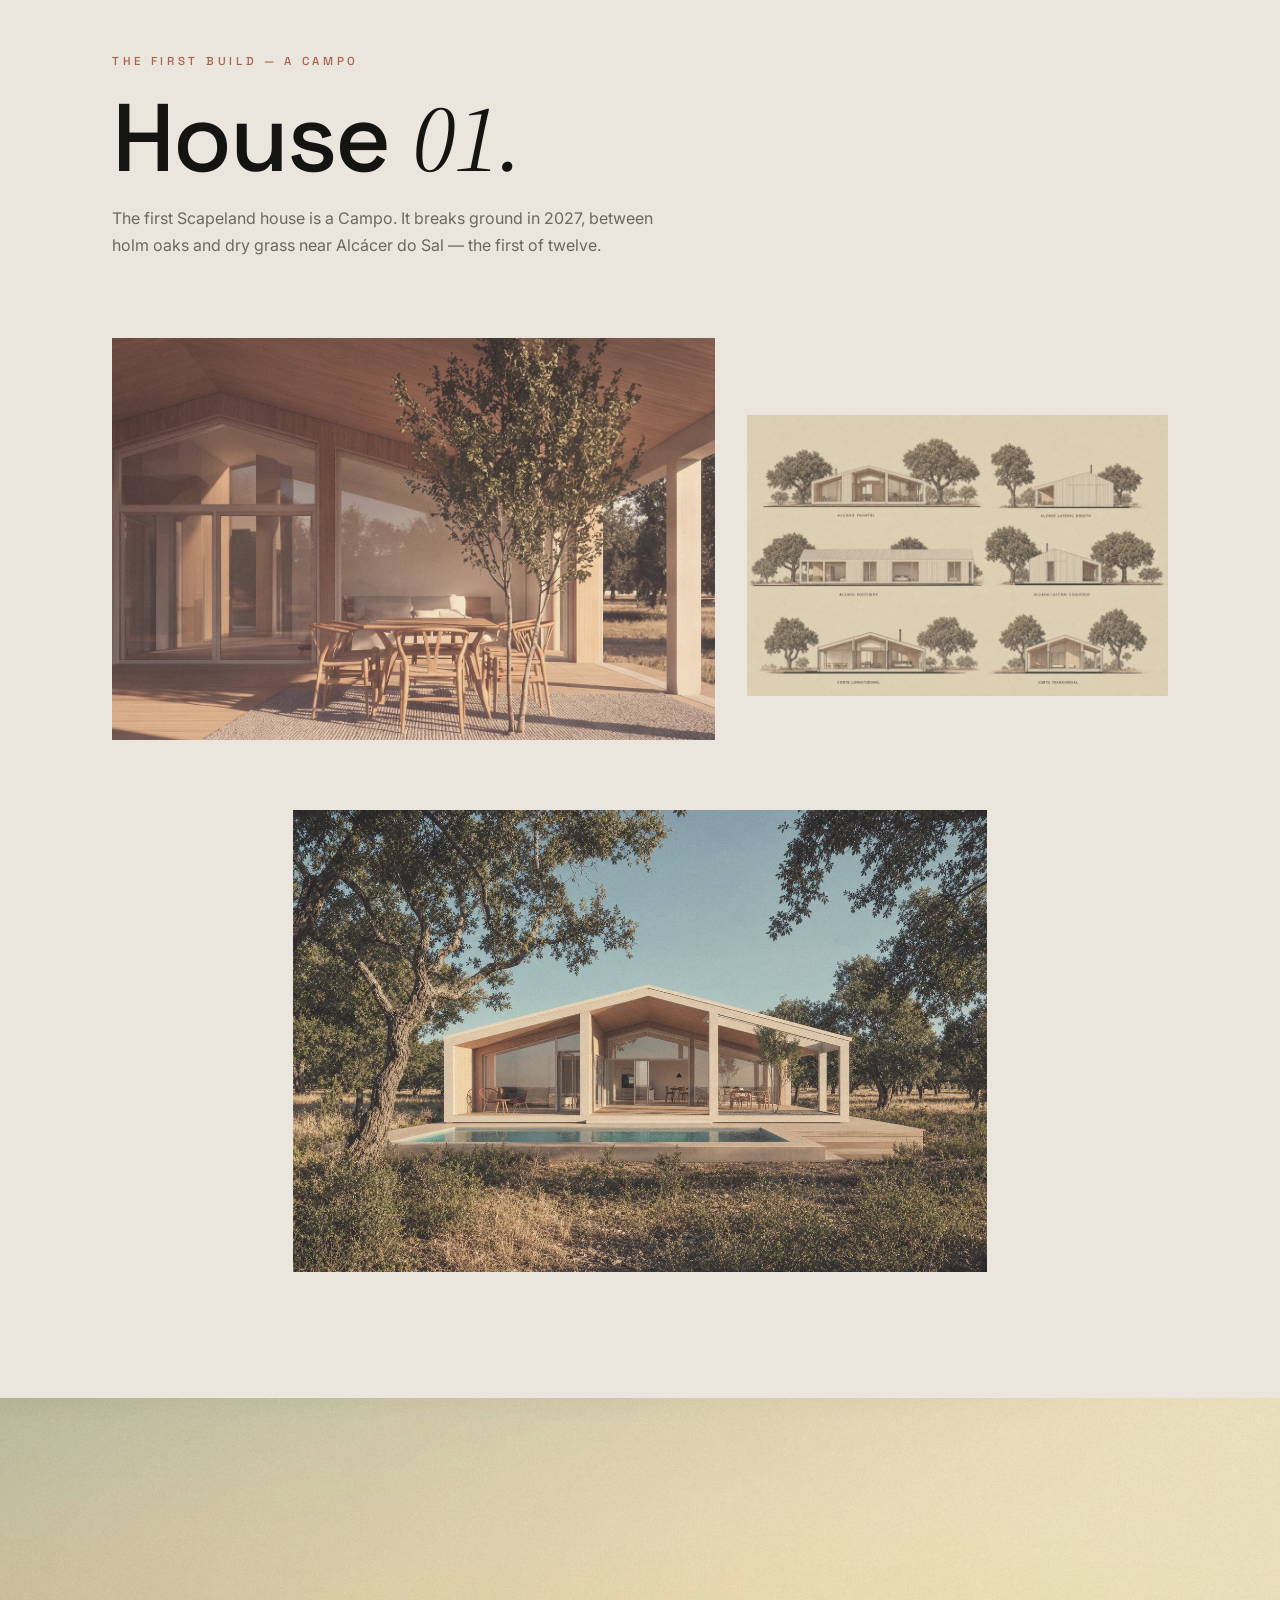
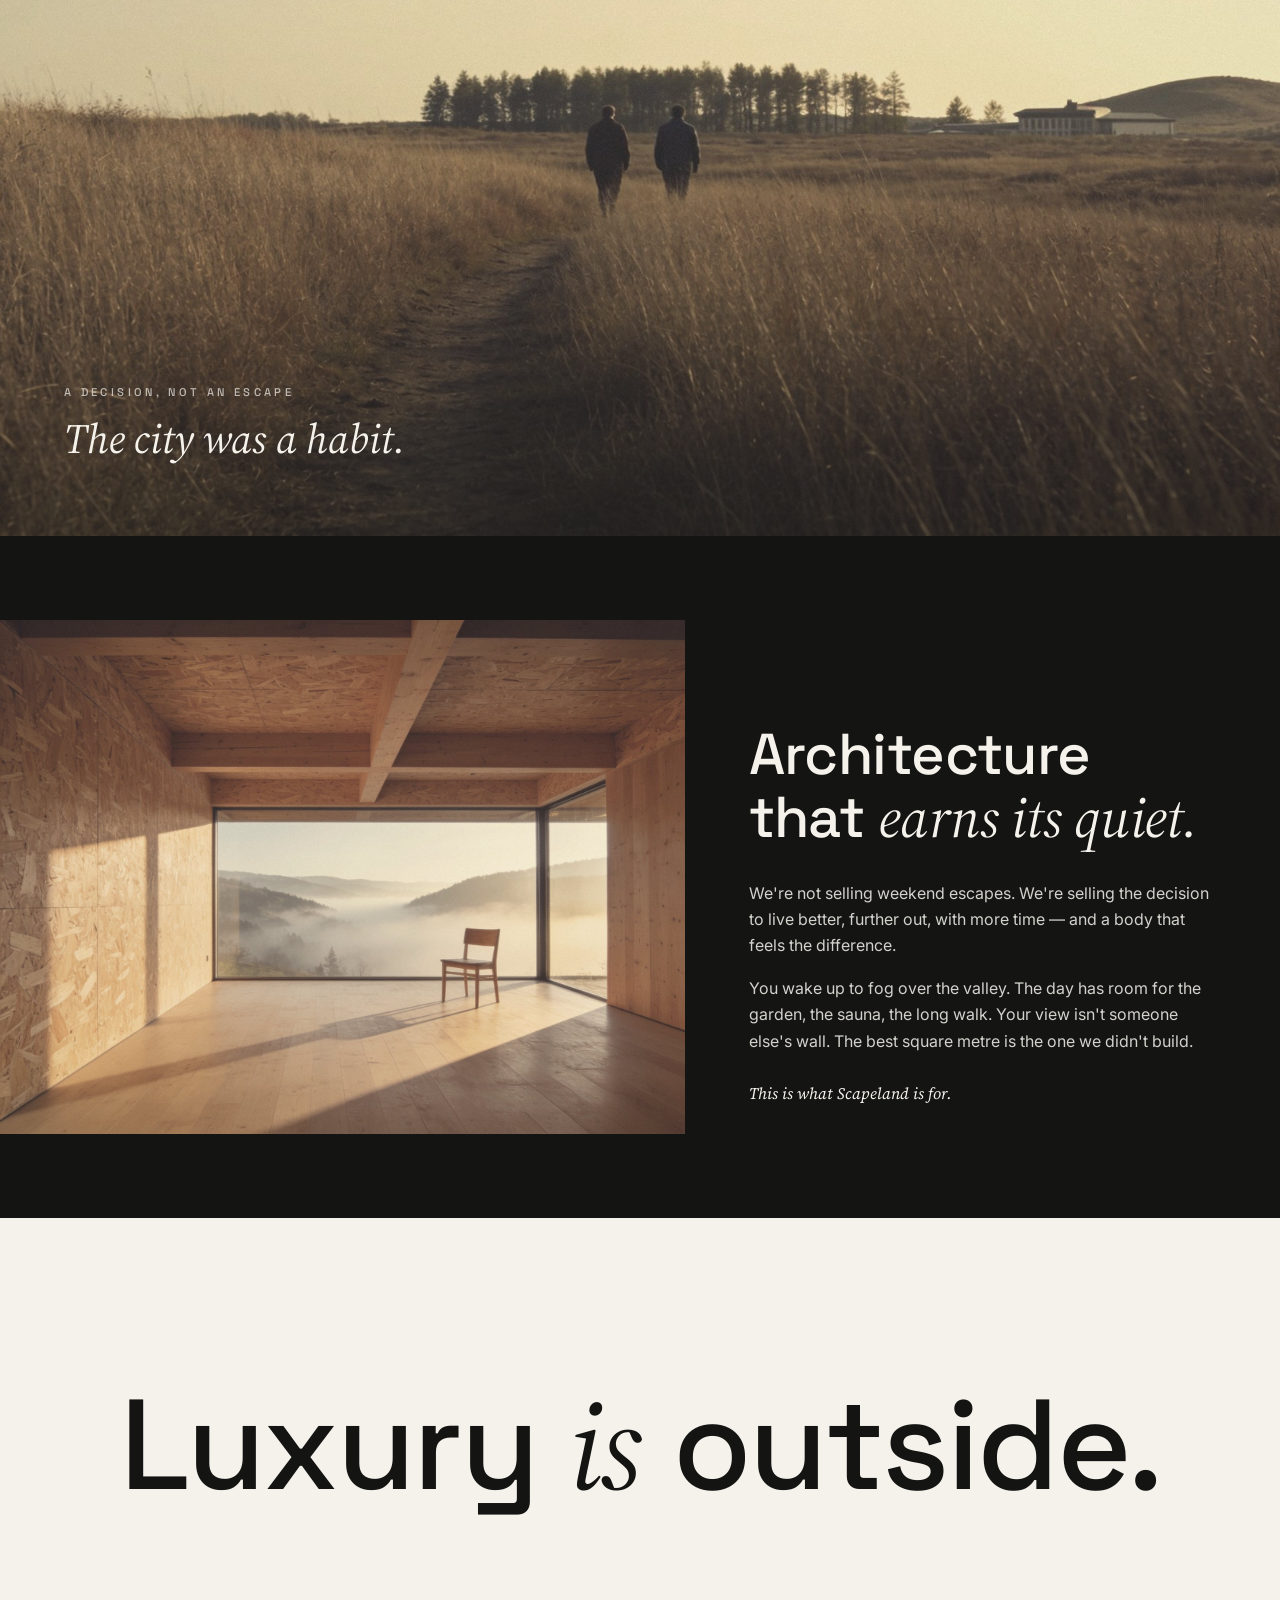
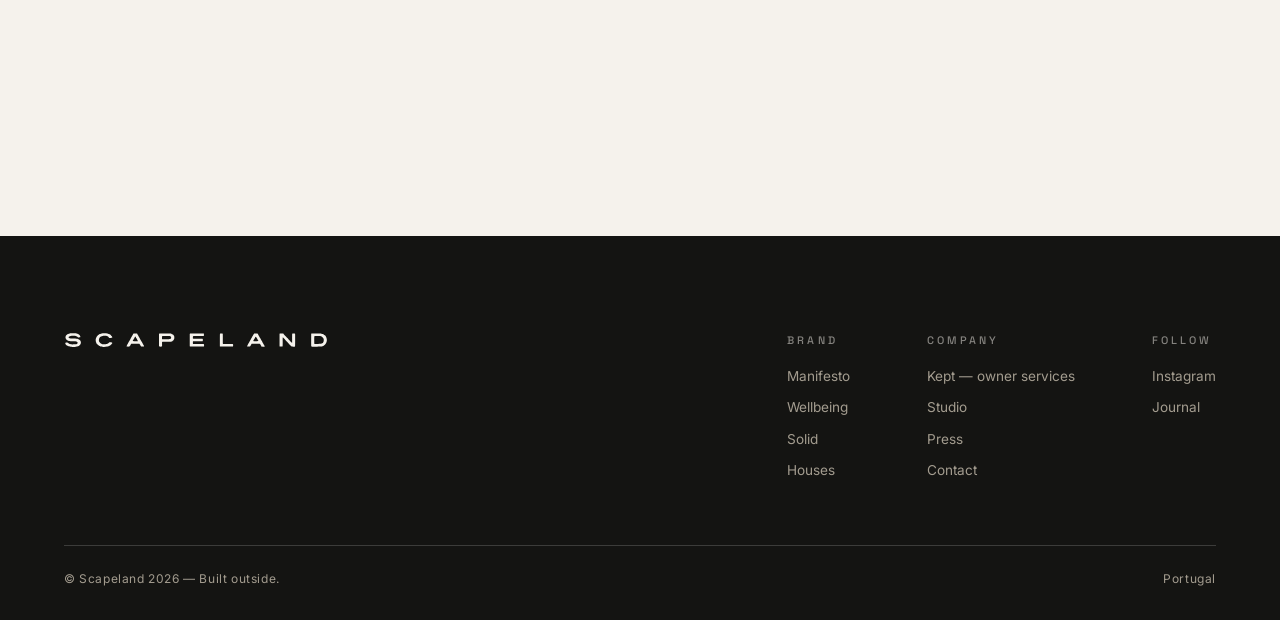
==== commit 5a3e8c89: "Let the GLT figures breathe on desktop; fix mobile strip overrun Desktop swaps the tight 2x2 cover-c" ====
--- a/index.html
+++ b/index.html
@@ -13,13 +13,14 @@
 <link rel="preconnect" href="https://fonts.googleapis.com">
 <link rel="preconnect" href="https://fonts.gstatic.com" crossorigin>
 <link rel="stylesheet" href="https://fonts.googleapis.com/css2?family=Space+Grotesk:wght@400;500;700&family=Inter:wght@400;500&family=Source+Serif+4:ital,opsz,wght@1,8..60,400&display=swap">
-<link rel="stylesheet" href="/assets/css/style.css?v=4">
+<link rel="stylesheet" href="/assets/css/style.css?v=9">
 </head>
 <body>
 
 <svg width="0" height="0" style="position:absolute" aria-hidden="true"><defs><symbol id="scapeland-wordmark" viewBox="0 0 4088 248"><path fill="currentColor" fill-rule="evenodd" d="M127.4 231.0C121.8 230.6 115.1 229.8 112.4 229.1C109.7 228.5 100.1 226.9 91.0 225.5C81.9 224.0 73.5 222.2 72.3 221.5C71.1 220.7 66.6 218.8 62.3 217.4C58.0 216.0 53.8 214.3 53.0 213.6C52.2 212.9 49.2 211.1 46.5 209.5C36.6 204.0 23.2 189.1 21.1 181.4C17.7 169.2 20.4 165.8 34.7 164.2C40.3 163.5 46.0 162.5 47.4 161.9C52.3 159.6 57.6 162.2 66.0 171.0C82.8 188.6 99.6 192.8 150.1 191.7C180.5 191.1 188.0 190.0 198.5 184.4C207.6 179.7 208.0 179.3 210.3 174.1C214.1 165.5 209.3 153.7 200.8 150.7C184.4 144.8 179.1 144.1 140.2 143.0C104.3 142.0 90.9 140.8 81.6 138.0C78.3 137.0 71.7 135.2 67.0 134.0C62.3 132.9 57.4 131.1 56.0 130.1C54.6 129.1 51.9 127.5 50.0 126.5C46.0 124.5 44.1 122.9 35.9 114.5C32.7 111.2 29.5 106.9 28.9 105.0C28.2 103.1 26.6 99.3 25.4 96.5C22.6 90.7 22.2 78.9 24.4 73.0C25.7 69.7 26.9 66.6 29.3 59.6C30.7 55.8 37.8 47.5 44.3 42.2C54.3 34.1 72.9 26.2 89.5 23.1C92.2 22.6 98.3 21.4 103.0 20.5C114.4 18.2 166.6 18.8 177.0 21.3C180.6 22.2 188.6 23.8 194.8 24.9C201.2 26.0 207.6 27.8 209.6 28.9C211.5 30.1 213.7 31.0 214.3 31.0C216.8 31.0 230.6 38.3 235.8 42.3C248.1 51.7 256.8 70.7 252.6 78.9C250.3 83.3 246.9 84.2 230.3 84.7C212.9 85.2 214.1 85.6 207.7 75.5C197.5 59.7 154.3 53.4 101.5 60.1C88.7 61.8 72.2 71.9 71.9 78.3C71.5 86.1 72.6 88.6 78.4 92.9C85.9 98.5 92.8 99.8 119.4 101.0C131.5 101.5 147.6 102.2 155.0 102.6C175.6 103.5 209.3 106.8 216.8 108.7C235.4 113.4 257.1 133.6 260.8 149.8C262.7 158.1 262.3 172.7 260.1 179.6C256.6 190.7 245.7 206.0 239.5 208.5C237.8 209.3 235.6 210.8 234.6 211.9C233.6 213.0 229.3 215.3 225.1 217.0C220.9 218.8 216.6 220.8 215.5 221.5C213.5 222.7 202.9 225.1 185.0 228.5C166.8 231.9 150.0 232.6 127.4 231.0ZM609.5 231.0C591.3 228.9 564.6 223.1 559.5 220.0C557.9 219.1 554.1 217.5 551.3 216.5C542.3 213.6 526.2 202.1 516.1 191.3C511.1 186.0 507.0 181.2 507.0 180.6C507.0 180.1 505.2 176.7 503.1 173.1C500.9 169.5 498.4 163.6 497.5 160.0C496.6 156.4 494.8 150.8 493.7 147.5C490.7 139.4 490.6 111.3 493.4 104.0C494.4 101.5 496.2 96.1 497.4 92.0C501.0 79.7 509.9 66.0 522.1 54.0C527.5 48.7 535.5 42.0 536.5 42.0C536.9 42.0 540.4 40.0 544.4 37.6C548.3 35.2 552.6 32.9 554.0 32.5C555.4 32.2 559.1 30.7 562.3 29.4C569.5 26.2 597.8 21.2 616.1 19.9C647.7 17.5 687.7 24.6 707.0 36.0C718.9 43.0 722.5 45.7 729.2 52.4C733.6 56.8 737.8 61.7 738.7 63.3C739.5 64.9 741.7 68.3 743.5 70.9C747.1 75.8 748.7 82.1 747.6 86.5C746.5 90.7 742.1 91.9 723.8 92.6C702.7 93.5 700.7 93.1 697.6 87.7C693.2 80.3 680.3 69.2 673.3 67.0C671.2 66.3 667.7 64.9 665.5 63.9C658.4 60.8 653.8 60.0 638.0 59.4C608.6 58.2 596.8 60.3 574.2 70.6C551.0 81.2 540.2 101.5 541.1 132.3C541.5 143.5 541.5 143.6 546.3 153.0C555.4 170.8 574.6 185.3 593.9 189.0C610.5 192.1 650.0 191.0 662.0 187.1C680.5 180.9 683.0 179.4 695.2 166.7L703.8 157.6L709.8 157.2C713.6 156.9 719.1 157.5 725.1 158.8C730.3 160.0 736.6 161.2 739.2 161.5C744.3 162.2 749.0 166.3 749.0 170.1C749.0 174.7 744.0 181.6 732.0 193.7C719.6 206.1 711.6 211.5 696.5 217.5C692.6 219.0 689.0 220.7 688.4 221.2C686.9 222.4 678.2 224.5 669.0 226.0C664.9 226.7 657.9 228.0 653.5 229.0C644.0 231.2 620.9 232.2 609.5 231.0ZM977.0 226.2C969.6 225.4 967.9 219.7 972.9 211.8C974.5 209.3 976.1 206.2 976.5 204.9C976.9 203.6 978.7 200.0 980.5 197.0C982.3 194.0 984.5 189.7 985.4 187.5C986.4 185.3 988.0 182.6 989.0 181.5C990.1 180.4 991.6 177.4 992.5 175.0C993.4 172.5 995.3 168.9 996.9 167.0C998.4 165.1 1000.1 162.1 1000.7 160.4C1001.3 158.7 1003.2 155.4 1004.9 153.0C1006.5 150.7 1008.4 147.2 1009.1 145.2C1009.8 143.2 1011.3 140.3 1012.6 138.8C1013.8 137.3 1016.0 133.4 1017.5 130.3C1019.0 127.1 1020.9 123.8 1021.6 122.9C1022.4 122.0 1024.4 118.4 1026.1 114.9C1027.8 111.4 1029.6 108.3 1030.0 108.0C1030.4 107.7 1032.2 104.6 1033.9 101.0C1035.7 97.4 1039.2 90.6 1041.8 85.8C1044.4 81.0 1048.2 73.8 1050.4 69.8C1052.5 65.9 1055.0 61.5 1056.0 60.1C1058.9 55.8 1067.7 40.6 1068.3 38.7C1070.0 34.1 1077.3 26.0 1080.9 25.0C1086.0 23.6 1128.2 23.7 1131.4 25.1C1132.8 25.8 1134.6 27.7 1135.4 29.4C1136.2 31.2 1137.8 33.4 1138.8 34.4C1139.9 35.3 1141.6 38.2 1142.6 40.8C1143.5 43.4 1145.8 47.6 1147.6 50.3C1149.4 52.9 1151.2 56.0 1151.6 57.3C1152.0 58.5 1153.8 61.7 1155.6 64.3C1157.5 67.0 1159.0 70.0 1159.0 70.9C1159.0 71.8 1160.5 74.8 1162.3 77.5C1164.2 80.3 1166.2 84.2 1166.9 86.2C1167.6 88.2 1169.6 91.8 1171.5 94.2C1173.4 96.6 1175.2 99.8 1175.6 101.5C1176.0 103.1 1177.8 106.2 1179.6 108.4C1181.4 110.5 1183.2 113.5 1183.5 115.1C1183.9 116.7 1185.8 120.4 1187.7 123.3C1189.6 126.1 1191.9 129.8 1192.7 131.5C1193.6 133.2 1195.5 136.1 1197.0 138.0C1198.5 139.9 1200.1 142.6 1200.5 144.0C1200.9 145.4 1202.5 148.3 1204.0 150.5C1205.5 152.7 1208.7 158.1 1211.0 162.5C1213.4 166.9 1216.6 172.8 1218.1 175.5C1219.6 178.2 1222.9 184.3 1225.3 189.0C1227.7 193.7 1231.1 199.7 1232.8 202.4C1234.6 205.2 1236.0 207.7 1236.0 208.2C1236.0 208.6 1237.1 210.6 1238.5 212.6C1241.8 217.4 1241.8 222.4 1238.6 224.5C1235.4 226.6 1200.1 227.2 1195.4 225.2C1192.2 223.8 1188.7 218.7 1182.5 206.5C1180.6 202.7 1178.0 197.7 1176.7 195.4C1175.5 193.2 1173.9 189.9 1173.1 188.1C1170.2 181.1 1171.0 181.2 1105.1 181.7C1057.6 182.2 1046.0 182.5 1043.7 183.7C1041.0 185.0 1035.0 192.4 1035.0 194.3C1035.0 194.8 1033.5 197.3 1031.6 199.9C1029.8 202.4 1027.8 206.1 1027.1 208.0C1026.5 209.9 1024.7 212.8 1023.0 214.3C1021.4 215.9 1020.0 217.7 1020.0 218.4C1020.0 220.0 1016.3 223.3 1012.3 225.4C1009.3 226.9 988.7 227.4 977.0 226.2ZM1480.0 225.8C1478.6 225.3 1476.5 223.9 1475.3 222.8L1473.0 220.7L1473.0 125.3L1473.0 29.9L1475.7 27.4C1477.1 26.1 1479.4 24.7 1480.6 24.4C1481.9 24.1 1520.6 24.0 1566.7 24.3C1656.9 24.8 1659.1 25.0 1669.5 30.2C1672.2 31.5 1676.1 33.3 1678.0 34.0C1681.3 35.3 1689.9 41.3 1692.8 44.2C1698.0 49.6 1701.5 55.0 1705.5 63.6L1710.1 73.5L1709.8 88.5C1709.5 101.5 1709.2 104.0 1707.4 107.0C1706.3 108.9 1704.4 113.3 1703.1 116.8C1701.6 120.7 1699.7 123.8 1698.0 125.0C1696.5 126.1 1694.7 128.3 1694.0 129.9C1693.3 131.6 1692.0 133.2 1690.9 133.5C1689.9 133.8 1686.9 135.9 1684.3 138.1C1681.7 140.2 1678.0 142.5 1676.0 143.1C1674.1 143.7 1670.9 145.1 1669.0 146.3C1662.3 150.1 1654.1 151.0 1612.0 152.0C1589.7 152.5 1560.8 152.9 1547.8 152.9C1534.7 152.9 1523.5 153.2 1522.9 153.6C1519.8 155.5 1519.4 160.4 1519.9 188.5C1520.6 220.8 1520.4 222.1 1515.2 224.6C1511.0 226.6 1484.5 227.5 1480.0 225.8ZM1955.2 226.2C1953.9 226.0 1952.0 224.5 1950.9 222.7C1949.1 219.6 1949.0 216.7 1949.0 124.3L1949.0 29.2L1952.1 26.6C1954.0 25.0 1956.4 24.0 1958.3 24.0C2044.3 23.6 2161.4 24.2 2163.9 25.1C2168.5 26.7 2169.0 28.5 2169.0 42.5C2169.0 55.9 2168.0 59.9 2163.9 62.0C2162.5 62.8 2137.7 63.3 2082.8 63.5C2039.3 63.8 2003.0 64.2 2002.0 64.5C1999.0 65.5 1998.2 69.2 1997.7 83.8C1997.2 97.5 1997.3 98.2 1999.4 100.7C2000.9 102.4 2002.6 103.3 2004.6 103.2C2006.2 103.2 2015.6 103.1 2025.5 103.0C2035.4 102.9 2066.4 103.1 2094.4 103.6L2145.4 104.3L2148.9 107.5L2152.4 110.7L2152.1 123.6C2152.0 130.6 2151.4 137.2 2150.9 138.2C2148.5 142.7 2148.5 142.7 2073.3 143.2C2020.3 143.6 2001.7 144.0 2000.6 144.9C1998.4 146.7 1997.7 152.3 1997.9 166.9C1998.2 181.1 1998.8 184.2 2001.7 185.6C2002.7 186.1 2038.4 186.5 2082.0 186.5C2179.2 186.5 2170.9 184.6 2171.1 206.4C2171.3 219.9 2169.8 224.4 2164.7 225.5C2162.2 226.0 1958.8 226.7 1955.2 226.2ZM2478.3 226.0C2420.6 225.5 2420.0 225.5 2417.9 223.4L2415.8 221.3L2415.9 126.7C2416.0 64.6 2416.4 31.0 2417.1 29.1C2418.6 24.8 2422.2 24.0 2439.2 24.0C2455.6 24.0 2459.3 24.9 2461.1 29.7C2461.7 31.4 2462.0 51.8 2461.8 85.9C2461.3 183.8 2461.2 181.2 2465.1 184.9C2467.2 186.8 2469.1 186.9 2527.9 186.9C2561.2 186.9 2593.7 186.6 2600.0 186.1C2619.3 184.6 2622.0 187.2 2621.6 207.6C2621.3 221.8 2621.1 222.4 2617.2 224.4C2613.7 226.1 2559.7 226.8 2478.3 226.0ZM2840.2 224.5C2837.0 221.7 2837.6 217.5 2842.6 210.0C2844.5 207.0 2849.2 198.7 2852.8 191.7C2856.5 184.7 2861.2 175.9 2863.2 172.2C2865.3 168.5 2868.4 162.6 2870.1 159.0C2871.9 155.4 2874.3 151.2 2875.4 149.5C2876.5 147.9 2878.7 143.9 2880.2 140.7C2881.8 137.4 2883.8 133.6 2884.8 132.1C2885.8 130.7 2887.3 127.9 2888.0 126.0C2888.7 124.1 2890.6 120.8 2892.2 118.8C2893.8 116.8 2895.6 113.6 2896.2 111.8C2896.8 110.0 2898.3 107.2 2899.6 105.5C2900.8 103.8 2903.0 100.0 2904.5 97.0C2906.0 94.0 2908.3 90.2 2909.6 88.7C2910.9 87.2 2912.4 84.1 2913.0 81.9C2913.6 79.8 2915.4 76.5 2916.9 74.7C2918.4 73.0 2920.3 69.8 2920.9 67.7C2921.6 65.6 2923.3 62.6 2924.6 61.1C2925.9 59.5 2928.1 55.7 2929.4 52.7C2930.8 49.7 2932.5 47.0 2933.3 46.7C2934.1 46.4 2935.6 44.0 2936.6 41.3C2937.6 38.7 2939.7 34.9 2941.4 32.8C2943.1 30.8 2945.2 28.1 2946.1 26.8L2947.8 24.5L2972.2 24.5C2999.4 24.6 3002.5 25.3 3004.9 32.0C3005.4 33.7 3007.4 37.4 3009.3 40.3C3011.2 43.1 3013.1 46.6 3013.5 48.0C3013.9 49.4 3015.6 52.4 3017.2 54.8C3018.8 57.1 3020.9 60.7 3021.8 62.8C3022.7 64.8 3024.7 68.1 3026.2 70.1C3027.7 72.0 3029.7 75.4 3030.6 77.6C3031.5 79.7 3033.0 82.4 3034.0 83.5C3035.1 84.6 3036.6 87.3 3037.5 89.5C3038.4 91.7 3040.6 95.8 3042.4 98.5C3047.7 106.5 3052.6 115.2 3054.7 120.0C3055.8 122.5 3057.7 125.3 3058.8 126.4C3060.0 127.4 3061.6 130.4 3062.5 133.0C3063.4 135.6 3065.2 138.8 3066.5 140.0C3067.9 141.3 3069.9 144.7 3071.0 147.6C3072.1 150.6 3074.3 154.8 3076.0 157.1C3077.6 159.4 3079.0 162.1 3079.0 163.0C3079.0 164.0 3080.8 167.2 3083.0 170.1C3085.2 173.1 3087.0 176.0 3087.0 176.6C3087.0 177.2 3087.9 178.9 3089.1 180.4C3091.1 183.0 3093.2 186.5 3102.9 203.7C3105.3 208.0 3107.8 212.2 3108.5 213.0C3111.8 217.1 3112.2 221.3 3109.5 224.0C3107.0 226.5 3106.8 226.5 3087.7 226.8C3066.4 227.1 3063.8 226.7 3061.2 221.9C3060.3 220.2 3058.0 216.9 3056.3 214.7C3054.5 212.4 3052.8 209.3 3052.5 207.8C3052.1 206.3 3051.2 204.5 3050.3 203.8C3049.4 203.1 3047.0 198.9 3045.0 194.4C3042.1 188.1 3040.4 185.8 3037.6 184.1L3033.9 181.8L2982.7 182.0C2926.8 182.2 2913.1 182.5 2910.3 183.4C2908.4 184.1 2902.2 193.1 2898.2 200.9C2896.9 203.4 2895.0 206.4 2894.0 207.5C2893.0 208.6 2891.3 211.4 2890.1 213.7C2884.8 224.3 2881.0 225.9 2859.9 226.3C2843.5 226.7 2842.6 226.6 2840.2 224.5ZM3528.5 225.1C3526.2 223.9 3520.8 219.1 3515.5 213.4C3506.2 203.3 3498.2 194.8 3491.8 188.2C3481.1 177.2 3468.4 163.9 3461.2 156.1C3439.2 132.2 3420.9 112.6 3411.1 102.2C3405.3 96.0 3399.9 89.8 3399.2 88.5C3397.0 84.2 3390.1 82.6 3390.0 86.3C3389.9 87.0 3389.9 115.0 3389.9 148.5C3390.0 222.3 3390.0 221.4 3384.9 224.1C3380.6 226.3 3349.7 227.0 3345.9 225.0C3340.9 222.2 3341.0 225.2 3341.0 123.1L3341.0 28.0L3343.7 26.3C3346.1 24.7 3349.2 24.5 3371.5 24.5C3400.0 24.5 3399.2 24.3 3406.6 33.0C3412.2 39.6 3431.4 60.5 3450.5 80.6C3454.3 84.6 3459.6 90.3 3462.3 93.2C3464.9 96.1 3470.0 101.7 3473.6 105.5C3477.2 109.3 3481.5 114.4 3483.1 116.8C3484.8 119.1 3486.4 121.0 3486.9 121.0C3487.3 121.0 3490.5 124.4 3494.1 128.5C3497.6 132.7 3504.9 140.7 3510.4 146.3C3515.8 151.9 3521.8 158.4 3523.7 160.6C3529.6 167.9 3538.1 167.3 3536.6 159.7C3535.5 154.2 3535.9 30.1 3537.0 28.1C3538.6 25.0 3544.2 24.0 3559.8 24.0C3575.0 24.0 3579.9 25.1 3581.9 28.8C3582.7 30.3 3583.0 59.9 3583.0 126.4C3583.0 213.9 3582.9 222.0 3581.3 223.5C3578.3 226.6 3574.9 227.0 3553.7 227.0C3535.0 227.0 3532.0 226.7 3528.5 225.1ZM3835.8 224.8C3830.9 221.9 3831.1 226.6 3831.3 120.6L3831.5 28.8L3833.8 26.9C3835.1 25.9 3837.6 24.8 3839.4 24.4C3845.1 23.4 3979.9 24.7 3987.0 25.9C3995.9 27.4 4007.3 30.1 4008.5 31.0C4009.1 31.5 4012.1 32.5 4015.4 33.3C4018.6 34.2 4022.2 35.7 4023.4 36.8C4024.5 37.9 4027.3 39.7 4029.5 40.8C4031.7 41.9 4034.7 43.9 4036.2 45.1C4037.7 46.4 4041.0 49.1 4043.5 51.0C4048.9 55.1 4057.3 65.3 4059.4 70.5C4060.3 72.5 4061.9 75.3 4063.0 76.7C4064.1 78.1 4065.7 81.8 4066.6 84.9C4067.5 88.0 4069.5 94.4 4071.1 99.1C4075.2 111.3 4075.4 135.0 4071.6 146.3C4070.2 150.3 4068.4 156.3 4067.6 159.6C4066.7 163.0 4064.4 168.4 4062.5 171.6C4060.6 174.8 4059.0 177.9 4059.0 178.6C4059.0 180.2 4042.3 199.1 4039.1 201.1C4037.7 202.0 4035.9 203.5 4035.1 204.4C4034.3 205.4 4031.8 207.1 4029.6 208.2C4027.4 209.3 4024.4 211.1 4023.0 212.2C4019.5 214.7 3995.2 222.8 3987.0 224.1C3979.9 225.2 3912.4 226.8 3867.5 226.9C3840.7 227.0 3839.3 226.9 3835.8 224.8ZM3936.0 185.4C3981.0 184.7 3991.9 183.1 4002.4 175.9C4010.3 170.5 4014.8 166.2 4016.7 162.5C4017.5 160.8 4019.3 158.3 4020.7 156.9C4025.3 152.0 4027.6 127.8 4025.1 109.3C4023.4 96.3 4013.1 81.2 4002.1 75.6C3999.6 74.3 3995.2 72.1 3992.5 70.7C3981.4 64.9 3961.7 62.8 3923.0 63.2C3906.8 63.3 3892.9 63.1 3892.2 62.6C3890.5 61.6 3882.6 65.3 3880.6 68.2C3878.4 71.3 3878.2 178.0 3880.4 181.9C3882.7 186.0 3885.8 187.1 3893.0 186.5C3896.6 186.2 3915.9 185.7 3936.0 185.4ZM1143.0 142.5C1146.7 140.6 1146.8 138.7 1143.5 134.8C1142.1 133.2 1141.0 131.0 1141.0 129.9C1141.0 128.9 1139.4 126.2 1137.4 124.1C1135.5 121.9 1133.4 118.4 1132.8 116.3C1132.3 114.2 1130.6 111.2 1129.0 109.5C1127.5 107.8 1125.5 104.2 1124.6 101.4C1123.7 98.5 1122.1 95.5 1121.1 94.5C1120.0 93.6 1118.2 90.6 1117.0 87.8C1115.0 83.0 1107.7 71.5 1106.1 70.6C1104.4 69.5 1097.9 78.0 1093.3 87.5C1092.0 90.2 1088.7 96.3 1086.0 101.0C1083.3 105.7 1079.7 112.4 1078.0 116.0C1076.3 119.6 1073.9 123.6 1072.6 125.0C1071.4 126.4 1069.1 129.9 1067.6 132.9L1064.9 138.4L1067.0 140.4C1069.0 142.4 1070.4 142.5 1100.3 143.0C1117.4 143.3 1133.4 143.7 1135.8 143.8C1138.2 143.9 1141.4 143.3 1143.0 142.5ZM3011.1 141.4C3012.2 140.5 3013.0 139.2 3013.0 138.6C3013.0 137.0 3009.4 130.2 3007.6 128.1C3006.8 127.2 3005.3 124.7 3004.4 122.5C3003.5 120.3 3001.5 116.7 3000.0 114.5C2998.5 112.3 2996.2 108.2 2994.8 105.5C2986.1 88.1 2977.0 73.3 2974.3 72.3C2972.1 71.4 2967.1 76.8 2964.3 83.0C2963.0 86.0 2960.6 90.5 2959.1 93.0C2957.5 95.5 2955.9 98.6 2955.5 100.0C2955.1 101.4 2953.4 104.3 2951.7 106.4C2950.0 108.5 2948.1 112.1 2947.3 114.2C2946.6 116.4 2944.6 119.8 2943.0 121.8C2941.4 123.9 2939.4 127.3 2938.4 129.5C2937.5 131.7 2935.9 134.5 2934.8 135.7C2933.1 137.6 2932.9 138.2 2934.0 139.5C2936.2 142.2 2940.4 142.5 2975.2 142.8C3006.1 143.1 3009.4 142.9 3011.1 141.4ZM1609.5 112.5C1637.1 112.2 1639.9 112.0 1644.8 110.0C1655.9 105.7 1661.0 98.9 1661.0 88.7C1661.0 81.8 1660.0 79.0 1655.3 73.4C1647.4 63.7 1647.7 63.8 1580.9 63.3L1524.2 62.9L1522.1 65.8C1520.2 68.5 1520.0 70.4 1519.7 87.1C1519.1 116.2 1516.8 114.4 1552.0 113.5C1567.1 113.2 1593.0 112.7 1609.5 112.5Z"/></symbol></defs></svg>
 
 <!-- ———— NAV ———— -->
+<div class="nav-bg" aria-hidden="true"></div>
 <nav class="nav" id="nav">
   <a class="nav__mark" href="#top" aria-label="Scapeland"><svg viewBox="0 0 4088 248" aria-hidden="true" focusable="false"><use href="#scapeland-wordmark"></use></svg></a>
   <div class="nav__links">
@@ -30,7 +31,7 @@
 
 <!-- ———— HERO ———— -->
 <header class="hero" id="top">
-  <video class="hero__img" src="/assets/media/motion.mp4?v=5" poster="/assets/img/motion-poster.jpg?v=5" autoplay muted loop playsinline aria-label="Life at a Scapeland house — the Campo, the kitchen, meditation and reading under the holm oaks"></video>
+  <video class="hero__img" src="/assets/media/motion.mp4?v=6" poster="/assets/img/motion-poster.jpg?v=6" autoplay muted loop playsinline aria-label="Life at a Scapeland house — the Campo, the kitchen, meditation and reading under the holm oaks"></video>
   <div class="hero__veil"></div>
   <div class="hero__inner">
     <p class="hero__eyebrow">Scapeland · Est. Outside</p>
@@ -339,6 +340,6 @@
   </div>
 </footer>
 
-<script src="/assets/js/main.js?v=4"></script>
+<script src="/assets/js/main.js?v=9"></script>
 </body>
 </html>
--- a/assets/css/style.css
+++ b/assets/css/style.css
@@ -88,6 +88,20 @@
   mix-blend-mode: difference;
   color: #F5F2EC;
 }
+/* White plate behind the menu — fades in once half the hero has scrolled by.
+   It sits beneath the difference-blended nav, so the links invert to ink. */
+.nav-bg {
+  position: fixed;
+  inset: 0 0 auto 0;
+  z-index: 49;
+  height: 3.9rem; /* refined to the nav's real height by JS */
+  background: #fff;
+  border-bottom: 1px solid rgba(20, 20, 18, 0.07);
+  opacity: 0;
+  transition: opacity 0.5s ease;
+  pointer-events: none;
+}
+.nav-bg.is-solid { opacity: 1; }
 .nav a { text-decoration: none; }
 .nav__mark { display: block; }
 .nav__mark svg { height: 12px; width: auto; display: block; }
@@ -123,6 +137,15 @@
   position: absolute; inset: 0;
   width: 100%; height: 100%;
   object-fit: cover;
+}
+/* iOS paints a play glyph over paused inline video — keep it off the hero. */
+.hero__img::-webkit-media-controls,
+.hero__img::-webkit-media-controls-start-playback-button,
+.hero__img::-webkit-media-controls-overlay-play-button {
+  display: none !important;
+  -webkit-appearance: none;
+  opacity: 0;
+  pointer-events: none;
 }
 .hero__veil {
   position: absolute; inset: 0;
@@ -341,13 +364,29 @@
   gap: 2px;
   padding-bottom: clamp(4rem, 9vw, 7rem);
 }
-@media (min-width: 48rem) { .solid__figures { grid-template-columns: 1fr 1fr; } }
 .solid__fig img { width: 100%; height: clamp(16rem, 48vh, 30rem); object-fit: cover; }
 .solid__fig figcaption {
   padding: 1rem var(--pad) 0;
   font-size: 0.8rem;
   letter-spacing: 0.04em;
   color: var(--grey-on-ink);
+}
+/* Desktop: an offset editorial grid — images keep their native aspect,
+   staggered on the ink ground with generous air instead of a tight crop. */
+@media (min-width: 48rem) {
+  .solid__figures {
+    grid-template-columns: repeat(12, 1fr);
+    column-gap: clamp(2.5rem, 5vw, 5rem);
+    row-gap: clamp(5rem, 9vw, 8rem);
+    align-items: start;
+    padding-inline: var(--pad);
+  }
+  .solid__fig img { height: auto; object-fit: unset; }
+  .solid__fig figcaption { padding: 1rem 0 0; max-width: 34rem; }
+  .solid__fig:nth-child(1) { grid-column: 1 / 8; }
+  .solid__fig:nth-child(2) { grid-column: 9 / 13; margin-top: clamp(5rem, 10vw, 9rem); }
+  .solid__fig:nth-child(3) { grid-column: 2 / 6; }
+  .solid__fig:nth-child(4) { grid-column: 7 / 12; margin-top: clamp(4rem, 8vw, 7rem); }
 }
 
 /* Mobile: the four figures become a horizontal strip. Baseline is a
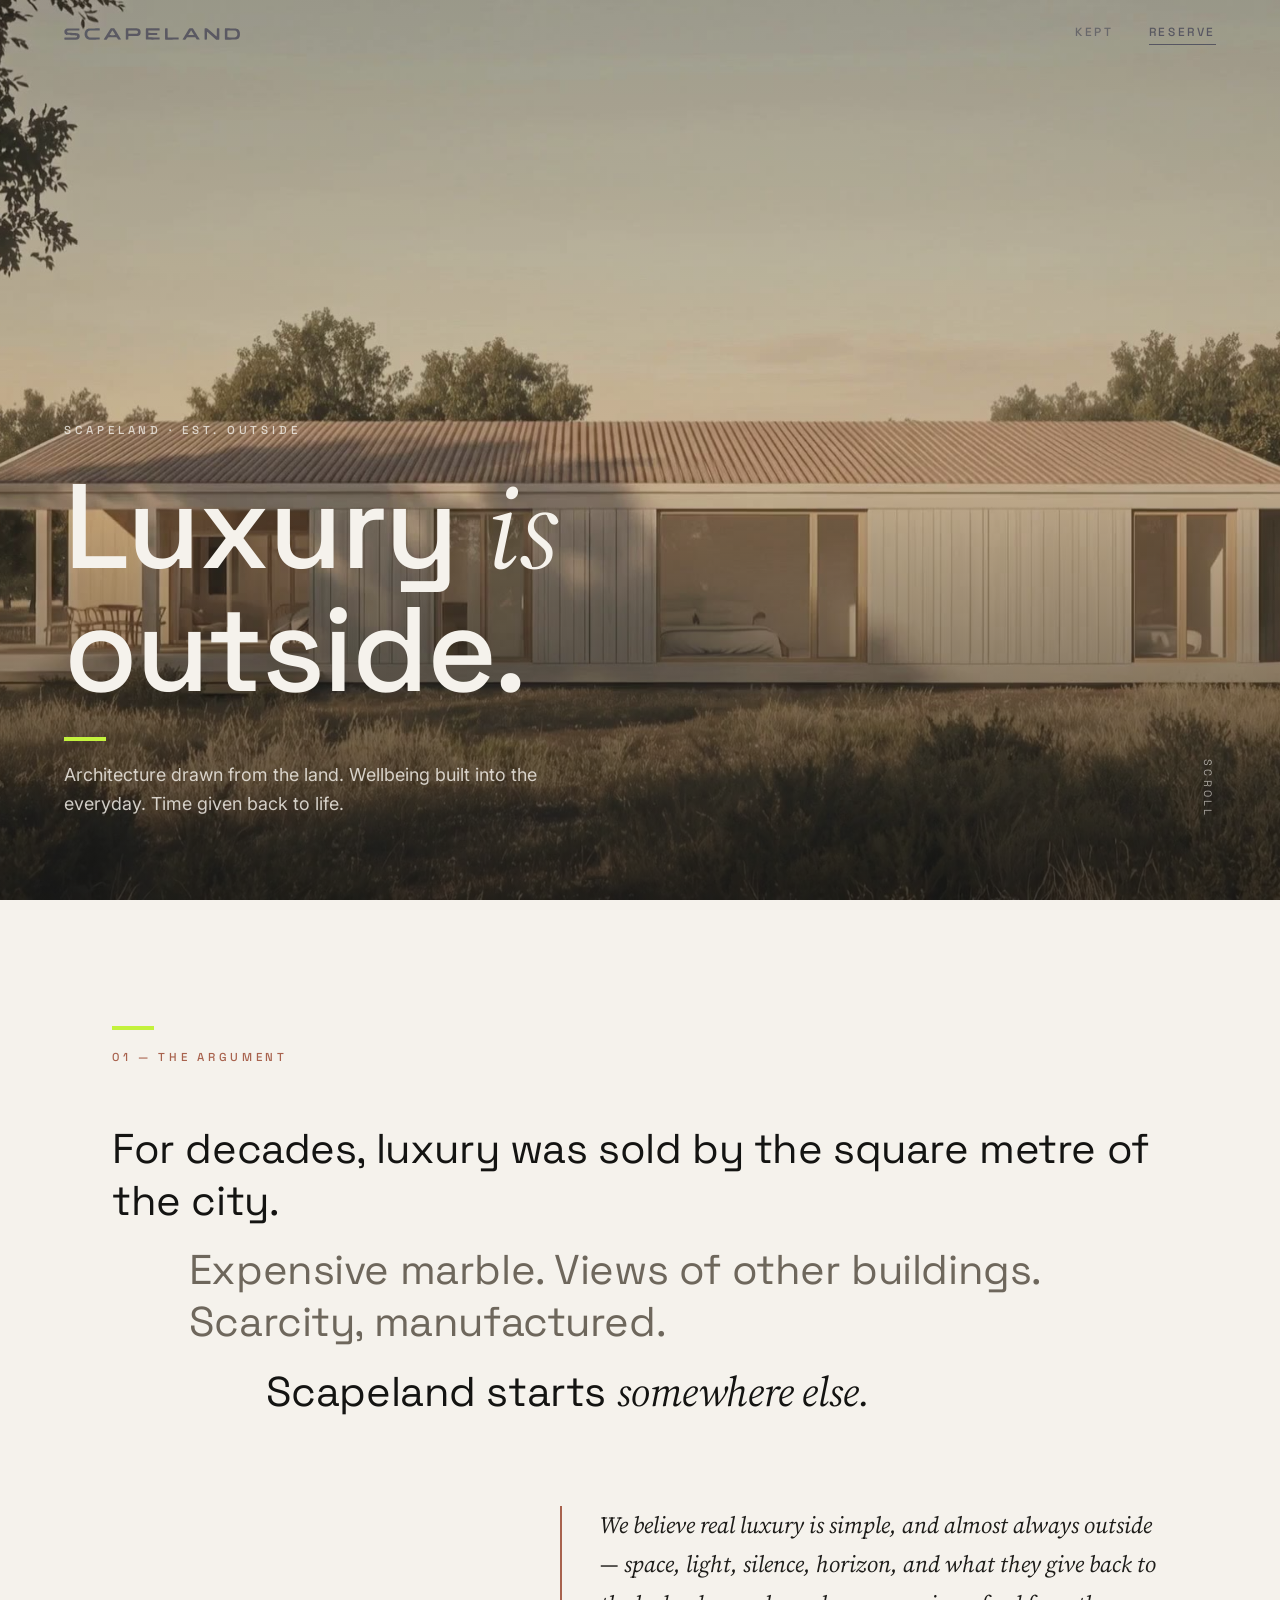
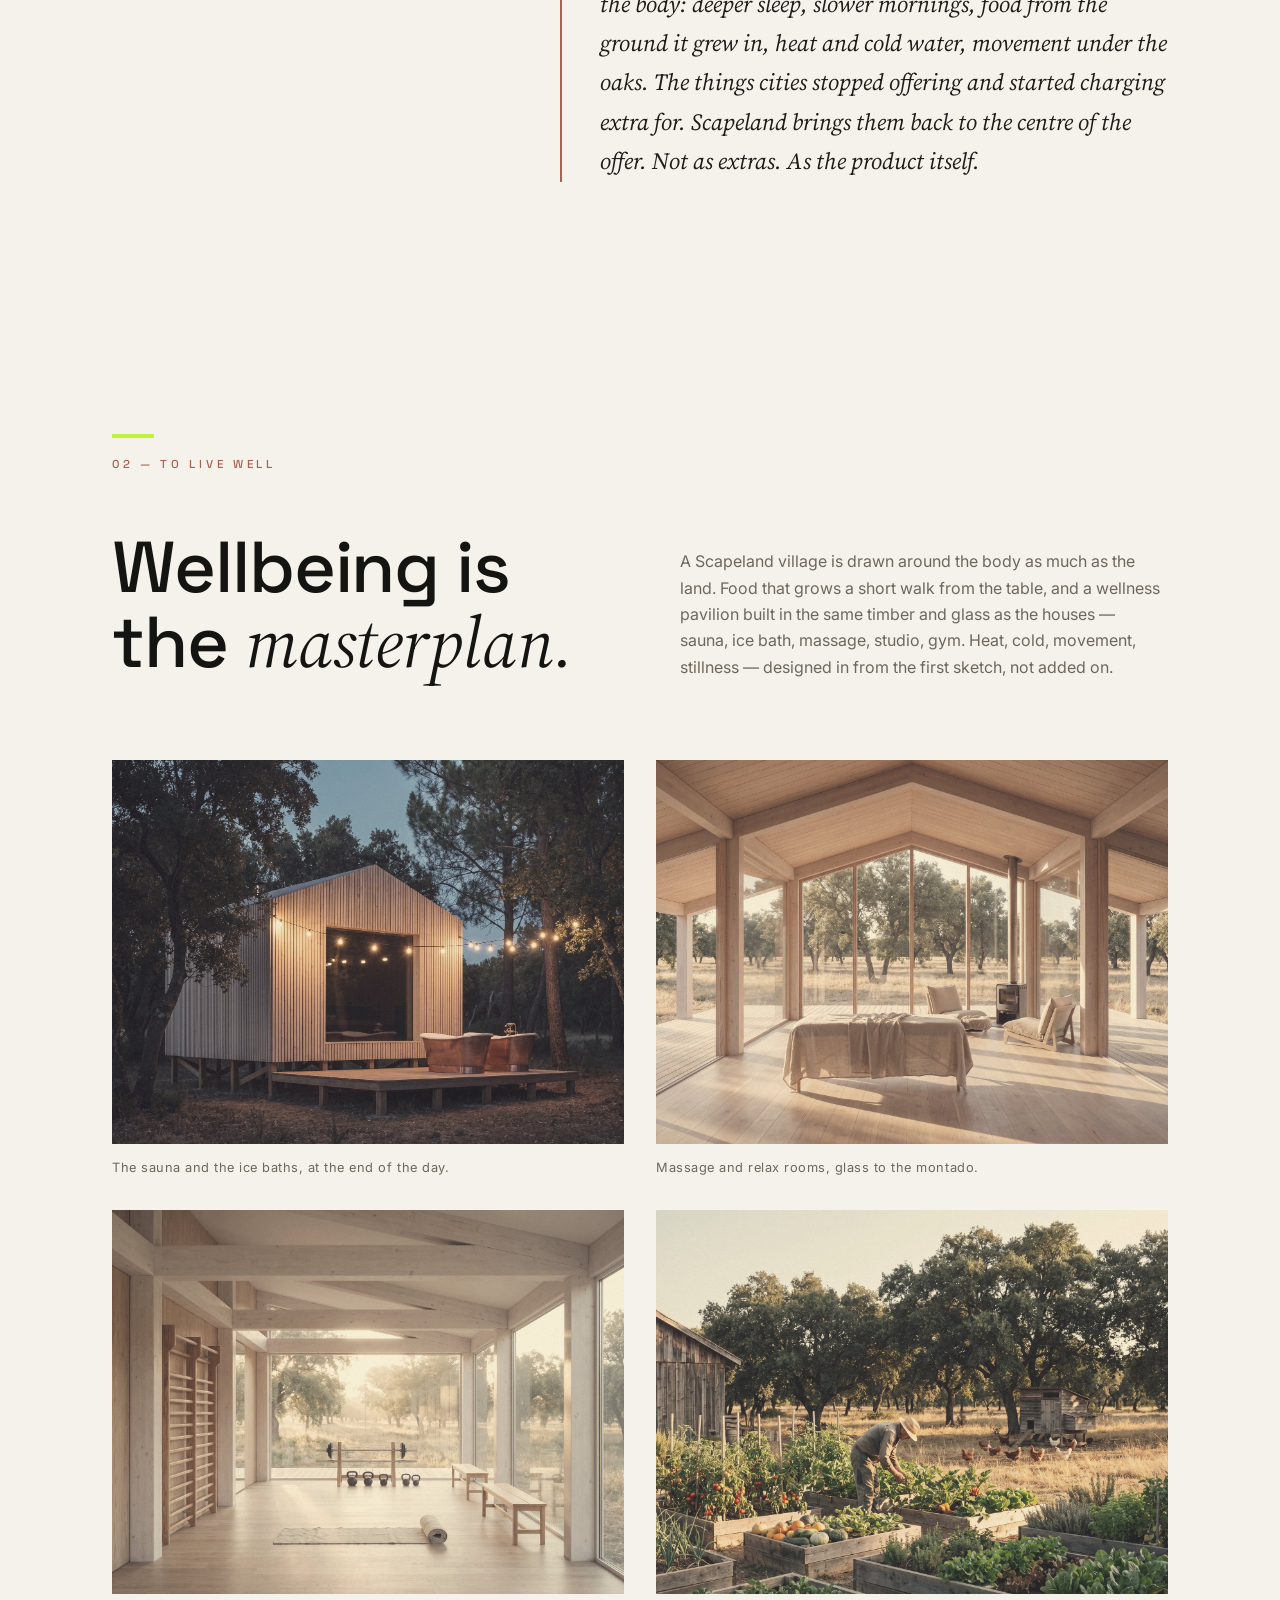
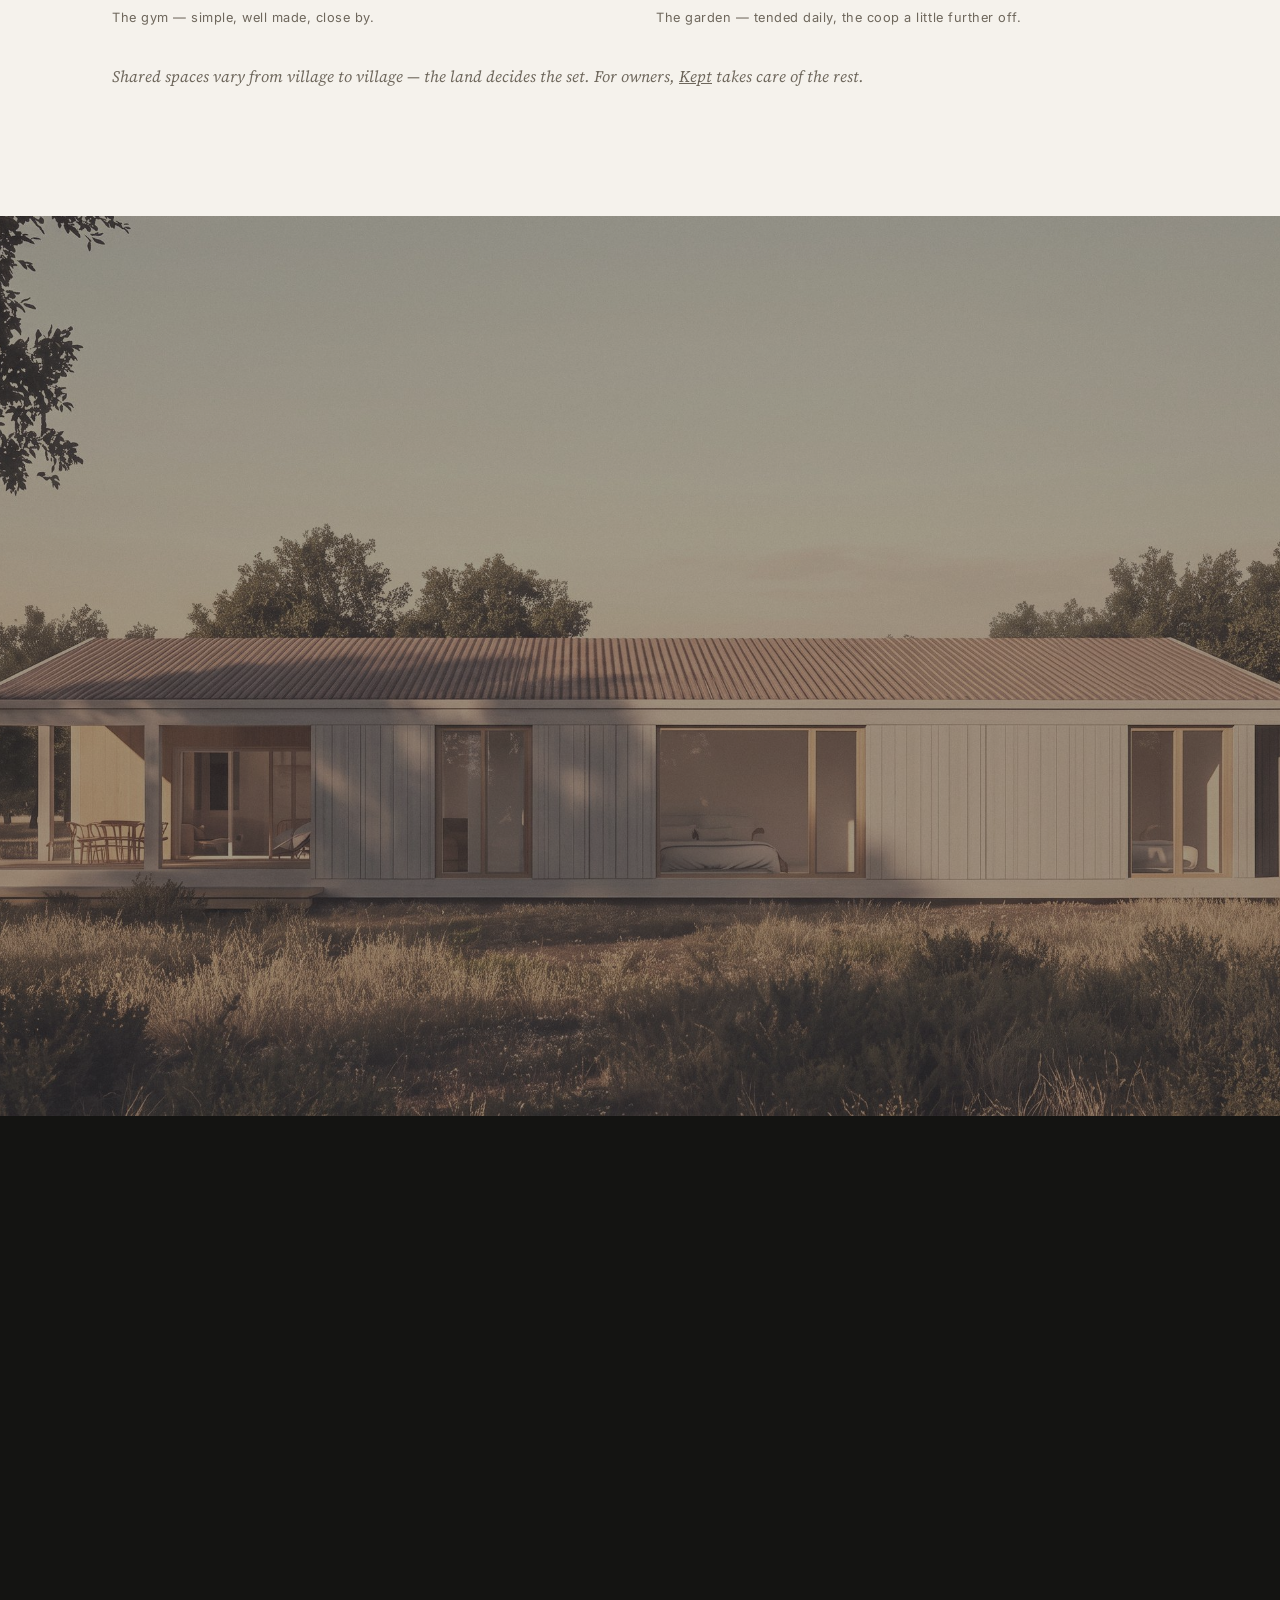
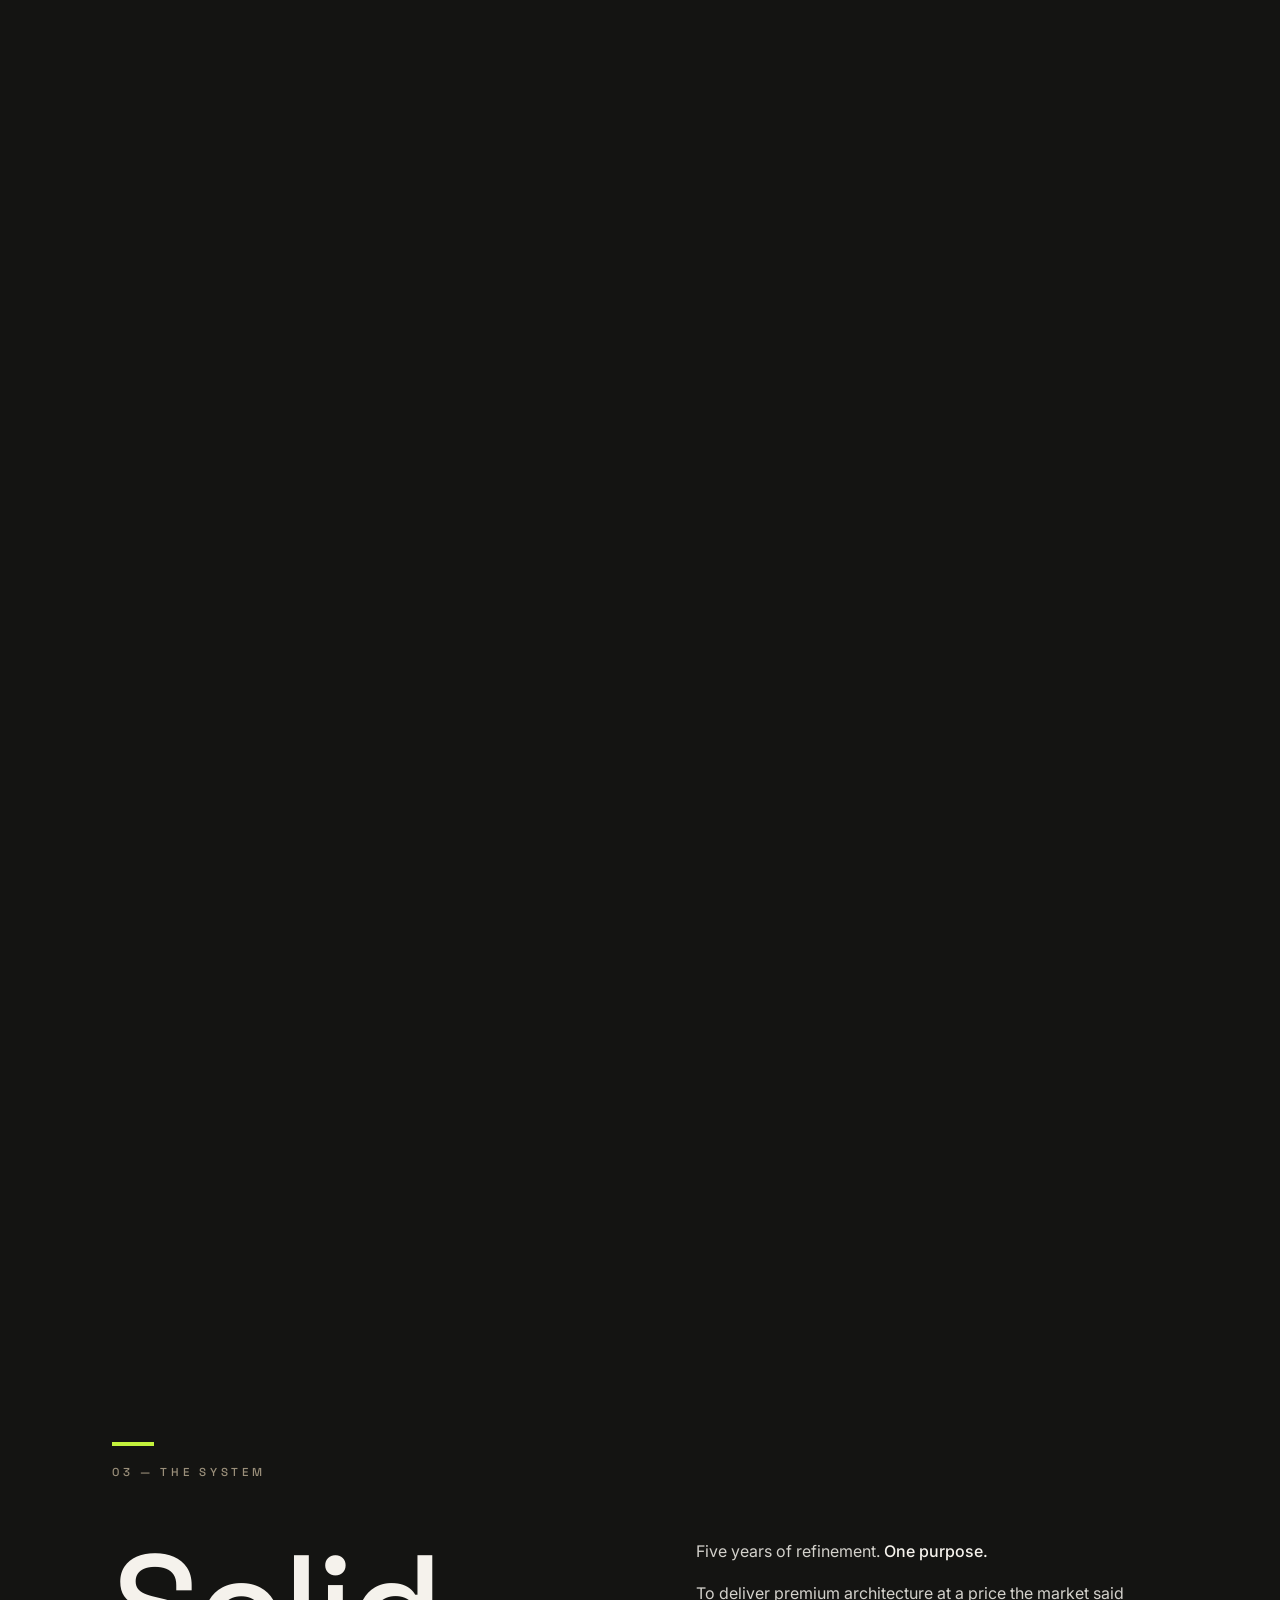
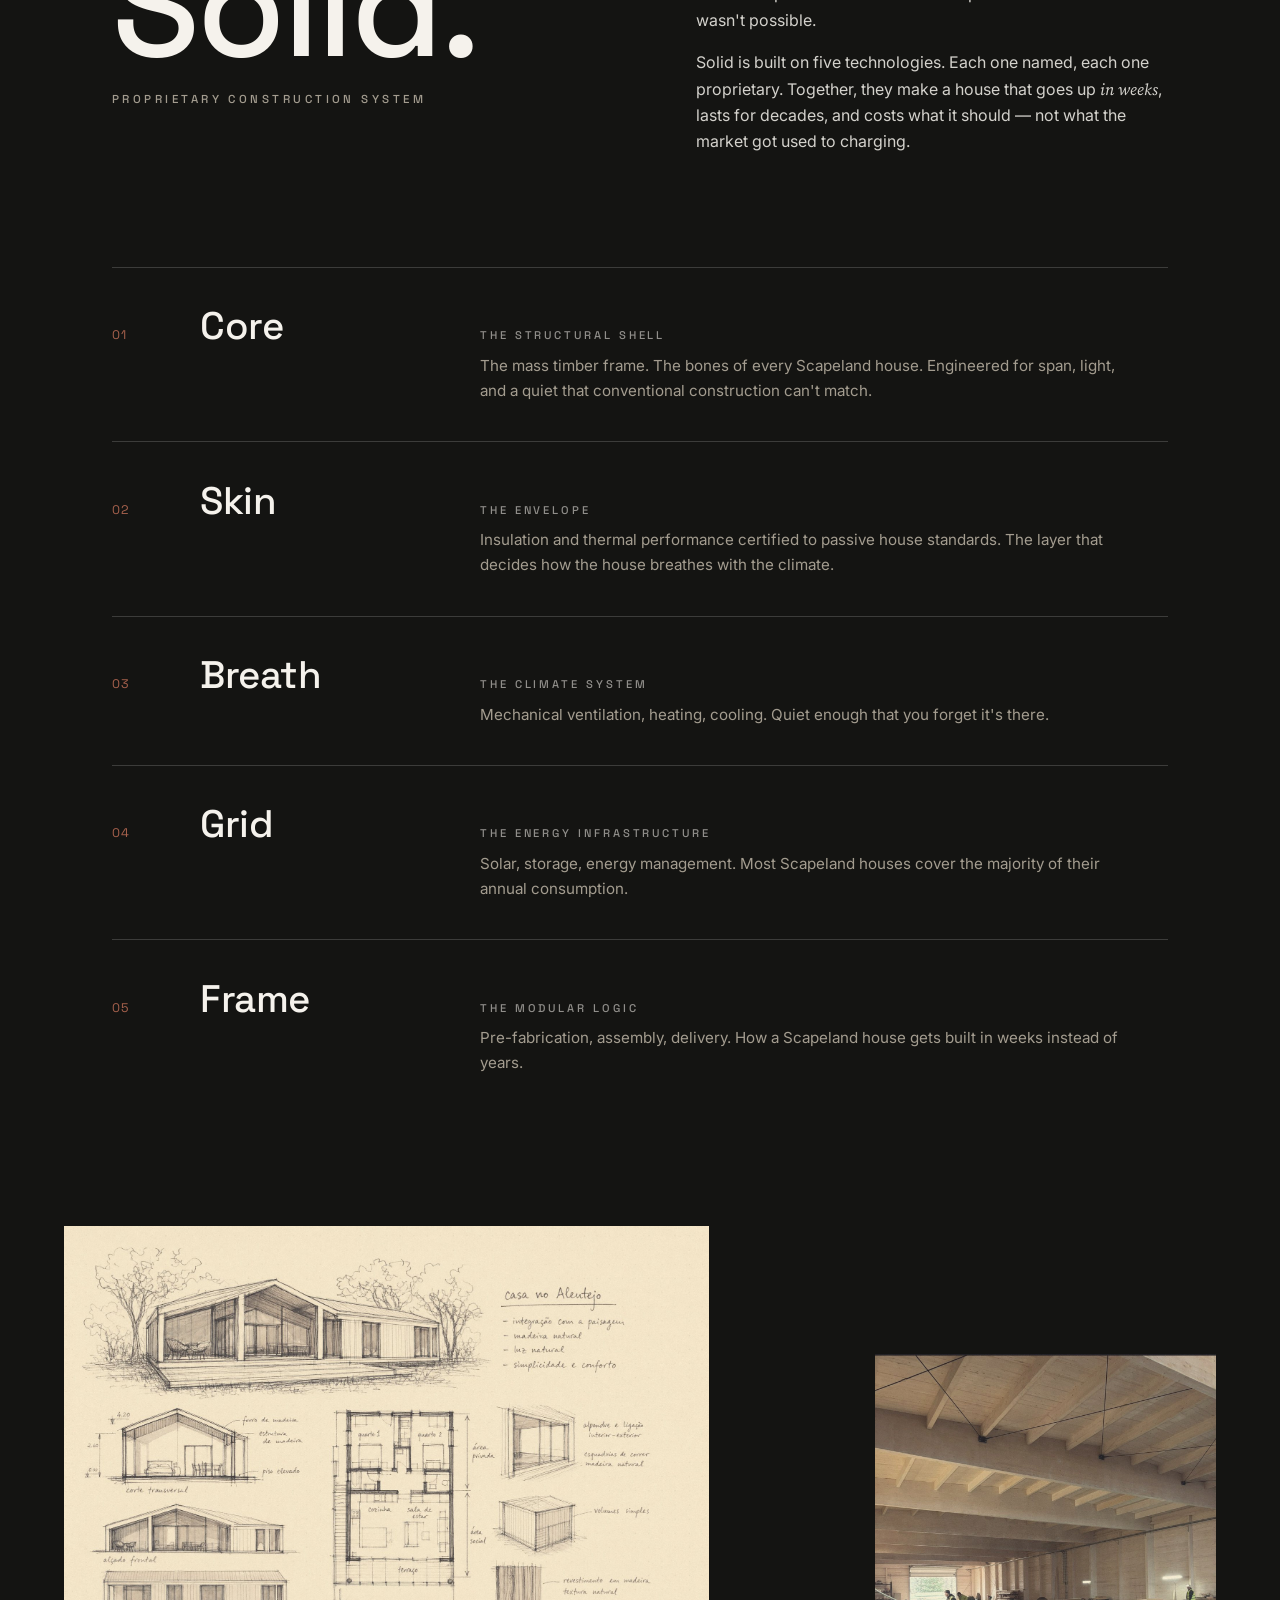
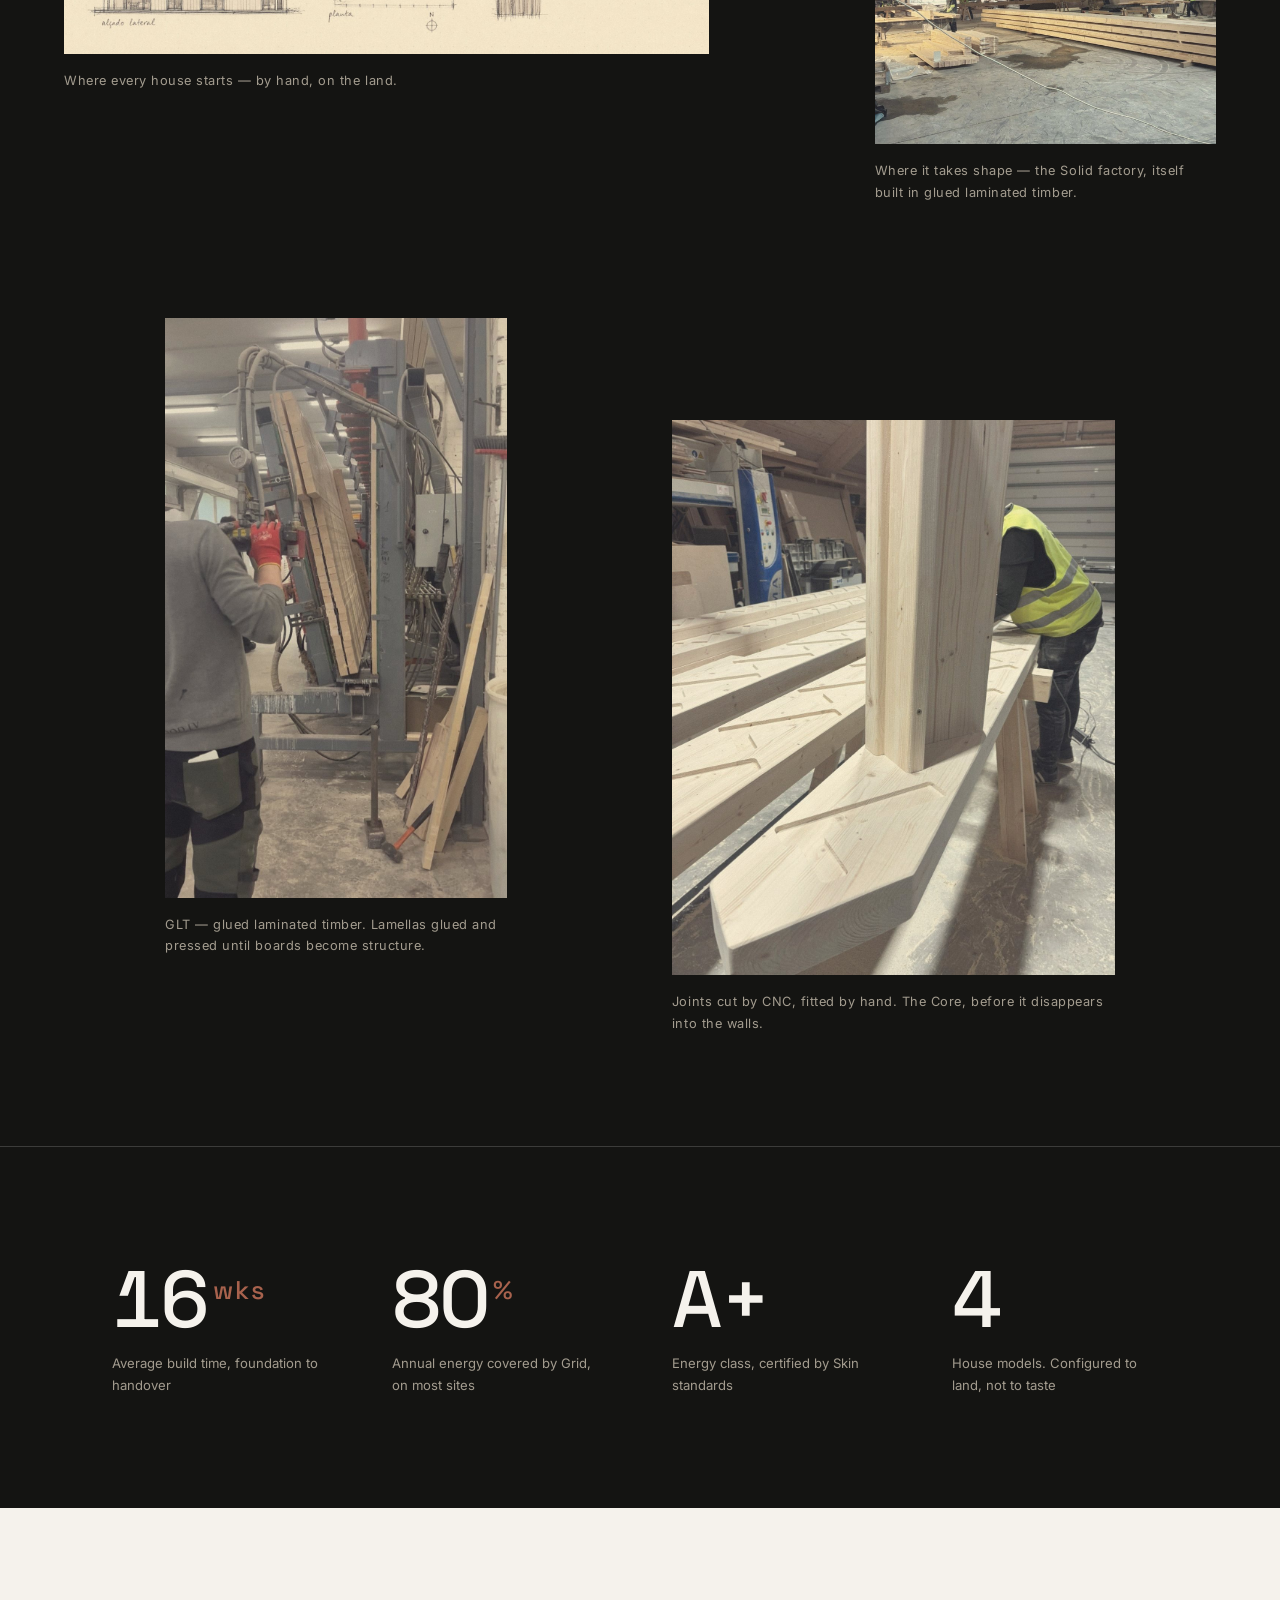
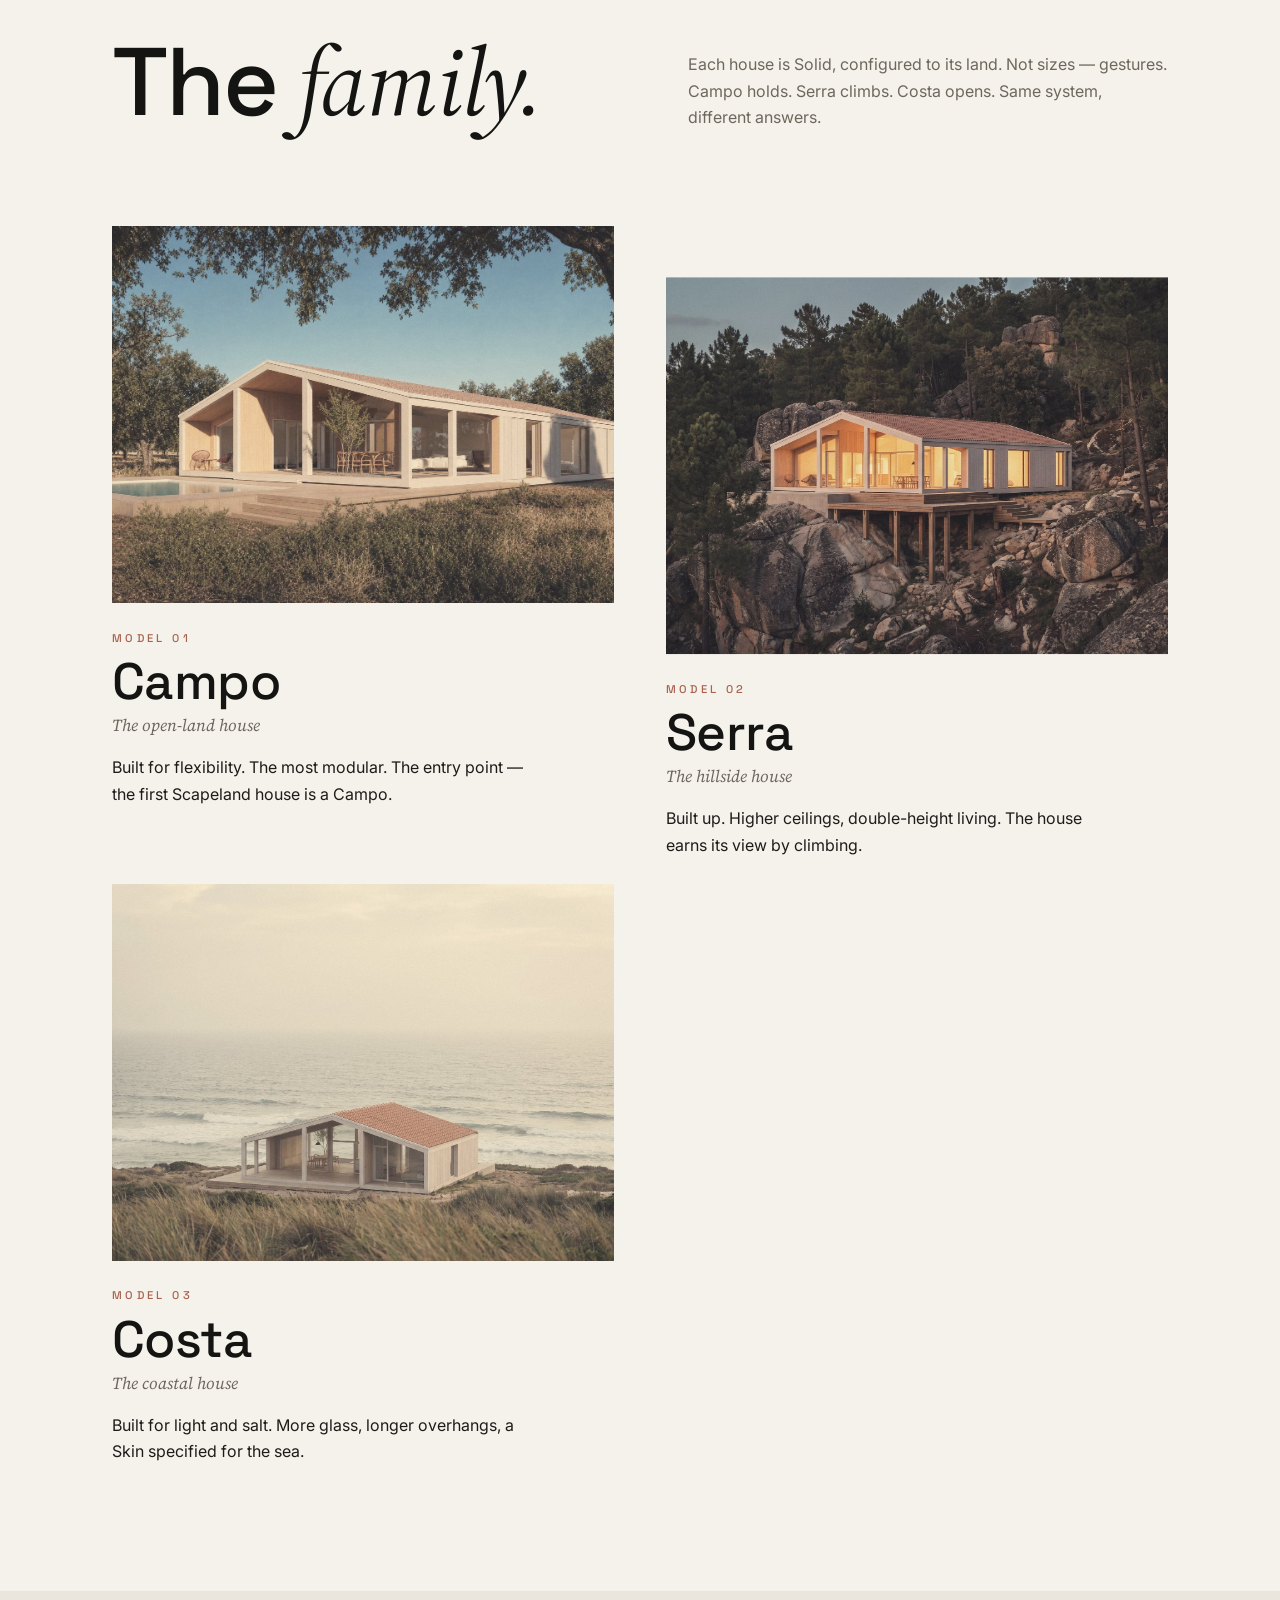
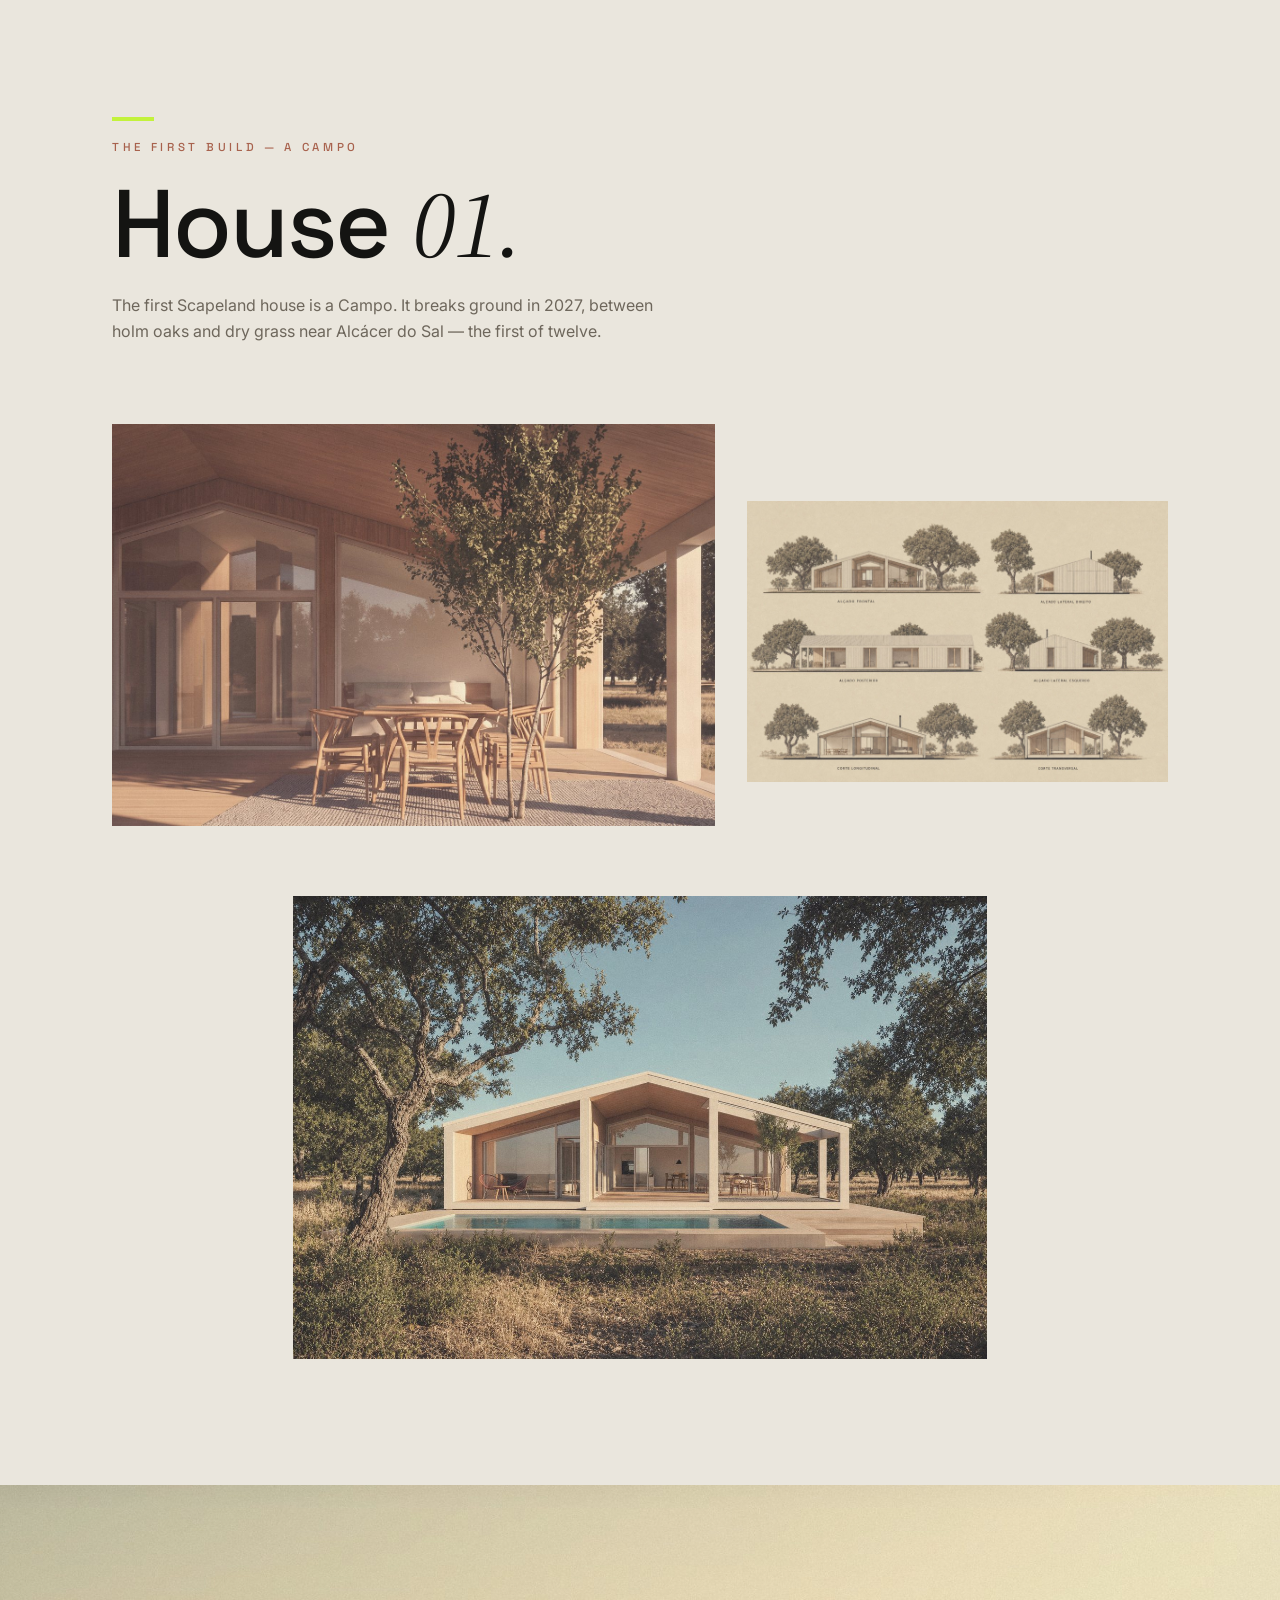
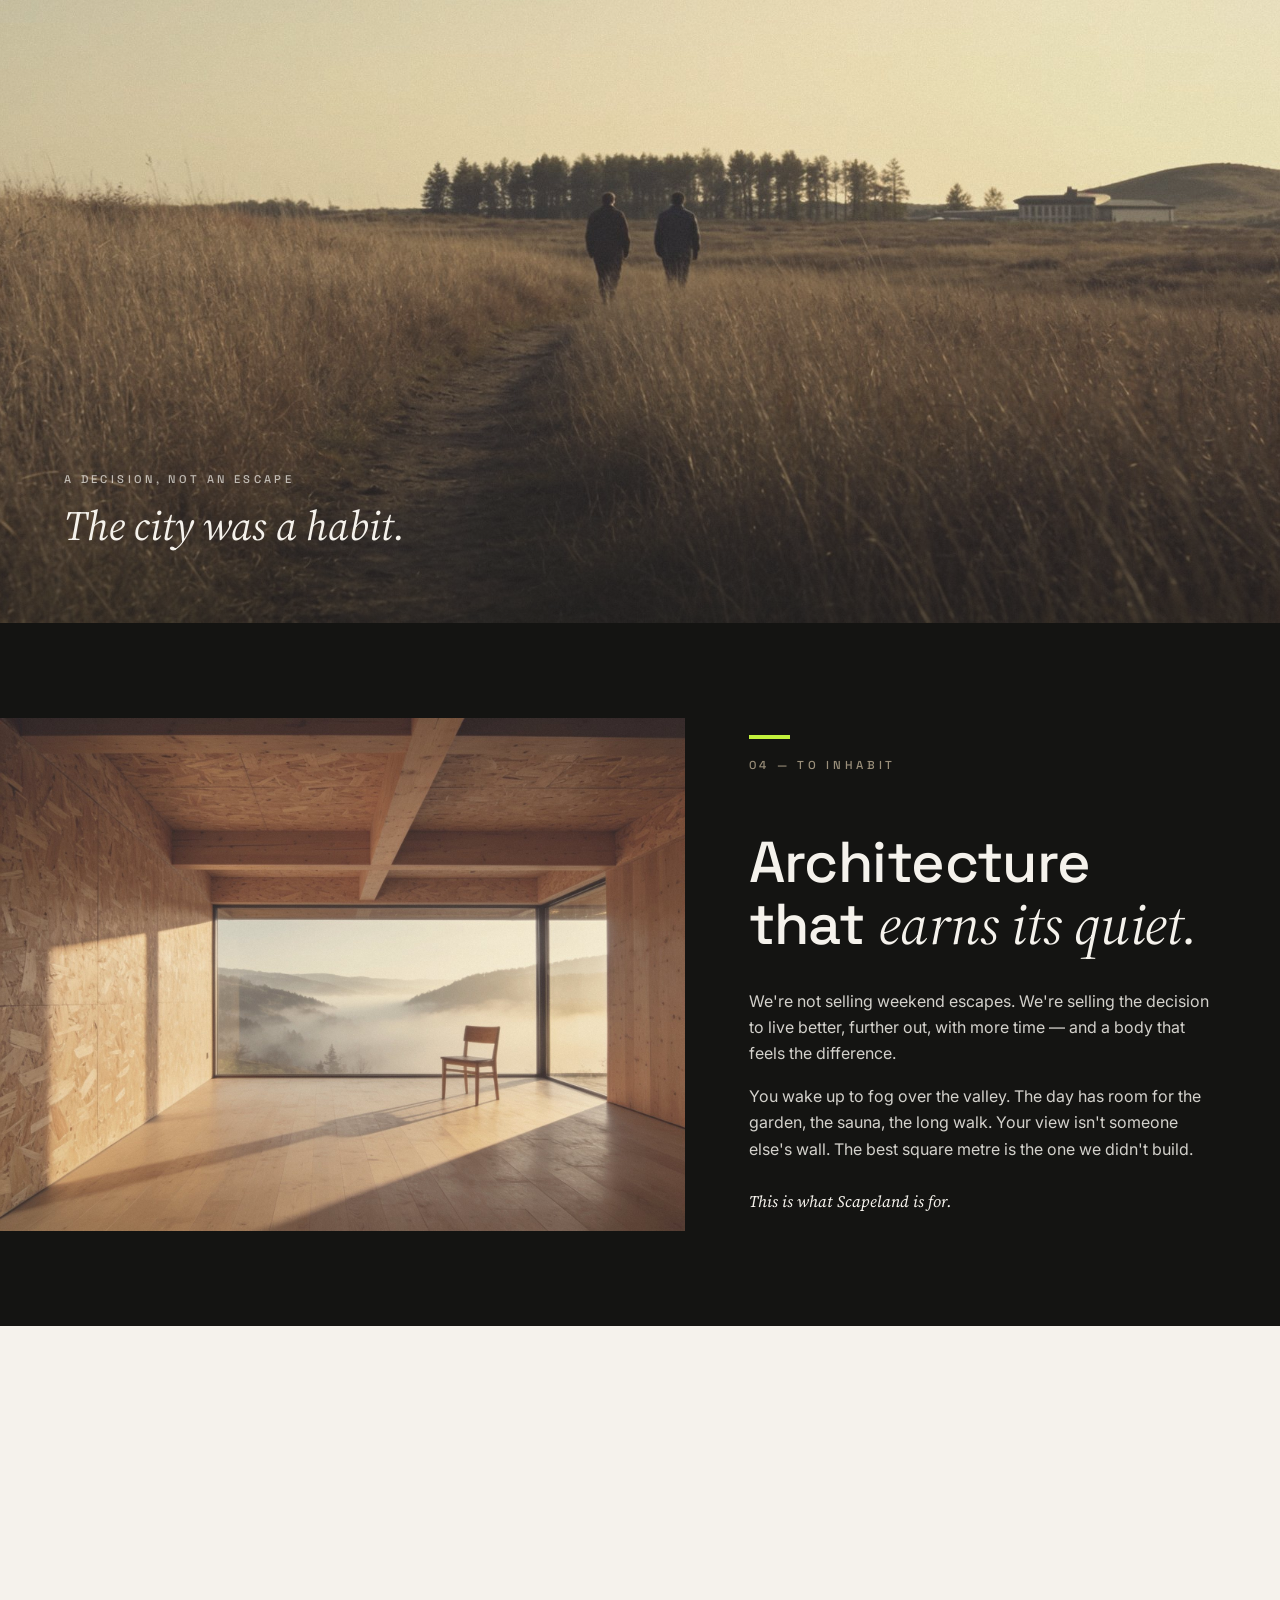
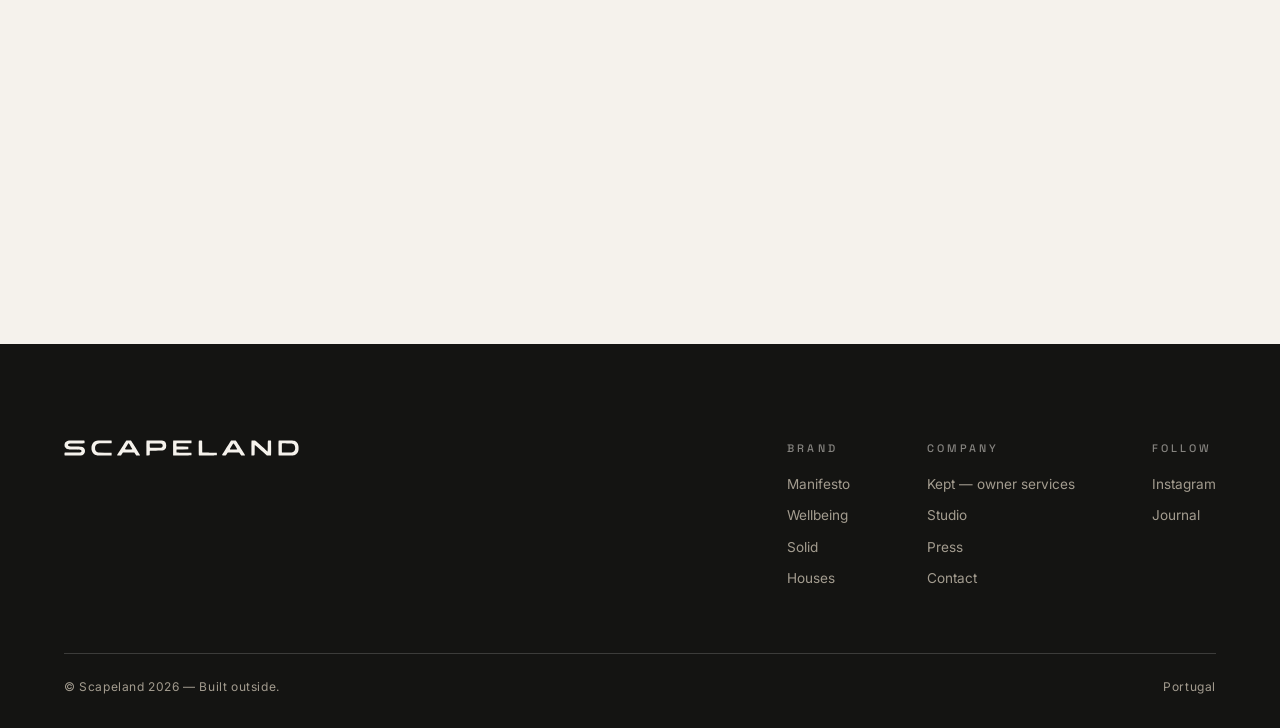
==== commit a9d29388: "Apply brand book v0.3: lime accents, chosen lettering, hero line - Replace the wordmark with the cho" ====
--- a/index.html
+++ b/index.html
@@ -9,20 +9,20 @@
 <meta property="og:description" content="Serious houses and villages designed around wellbeing, far from the city — built on a system the market said wasn't possible.">
 <meta property="og:image" content="/assets/img/hero.jpg?v=4">
 <meta property="og:type" content="website">
-<link rel="icon" href="data:image/svg+xml,%3Csvg xmlns='http://www.w3.org/2000/svg' viewBox='0 0 64 64'%3E%3Crect width='64' height='64' fill='%23141412'/%3E%3Ctext x='32' y='44' font-family='Arial,sans-serif' font-size='36' font-weight='600' fill='%23F5F2EC' text-anchor='middle'%3ES%3C/text%3E%3C/svg%3E">
+<link rel="icon" href="data:image/svg+xml,%3Csvg%20xmlns='http://www.w3.org/2000/svg'%20viewBox='0%200%20329%20329'%3E%3Crect%20width='329'%20height='329'%20fill='%23F5F2EC'/%3E%3Cpath%20transform='translate(74.4%2084.9)'%20fill='%23141412'%20d='M5.0%20127.1C3.6%20124.3%203.7%20108.8%205.2%20106.7C6.4%20105.2%2012.1%20105.0%2070.0%20104.8L133.5%20104.5L138.5%20102.0C142.5%20100.0%20143.7%2098.8%20144.7%2095.7C146.4%2090.8%20144.5%2085.8%20140.1%2083.5C134.3%2080.5%20126.4%2079.9%2082.0%2079.0C34.5%2078.1%2031.3%2077.7%2021.2%2072.6C15.4%2069.7%209.5%2063.4%206.7%2057.1C5.0%2053.5%204.6%2050.4%204.6%2042.5C4.5%2033.6%204.8%2031.8%207.4%2026.3C12.1%2016.1%2020.2%209.8%2033.2%206.3C38.8%204.8%2046.7%204.6%20103.5%204.4C160.2%204.2%20167.7%204.4%20169.2%205.8C170.7%207.0%20171.0%209.0%20171.0%2016.5C171.0%2022.2%20170.6%2026.0%20169.8%2026.8C168.9%2027.7%20160.5%2028.0%20138.6%2028.1C122.0%2028.1%2094.1%2028.5%2076.5%2028.9C42.2%2029.7%2039.1%2030.2%2035.6%2035.1C33.3%2038.4%2033.5%2045.1%2036.0%2048.3C40.0%2053.4%2043.1%2053.7%2097.4%2055.0C141.3%2056.1%20147.5%2056.7%20156.3%2061.1C166.7%2066.4%20172.0%2073.5%20174.0%2085.0C176.9%20101.9%20169.5%20117.3%20155.2%20124.0C145.1%20128.8%20141.7%20129.0%2071.8%20129.0C7.8%20129.0%206.0%20128.9%205.0%20127.1Z'/%3E%3Crect%20x='138.3'%20y='270.0'%20width='52.7'%20height='14.8'%20fill='%23C3F23C'/%3E%3C/svg%3E">
 <link rel="preconnect" href="https://fonts.googleapis.com">
 <link rel="preconnect" href="https://fonts.gstatic.com" crossorigin>
 <link rel="stylesheet" href="https://fonts.googleapis.com/css2?family=Space+Grotesk:wght@400;500;700&family=Inter:wght@400;500&family=Source+Serif+4:ital,opsz,wght@1,8..60,400&display=swap">
-<link rel="stylesheet" href="/assets/css/style.css?v=9">
+<link rel="stylesheet" href="/assets/css/style.css?v=10">
 </head>
 <body>
 
-<svg width="0" height="0" style="position:absolute" aria-hidden="true"><defs><symbol id="scapeland-wordmark" viewBox="0 0 4088 248"><path fill="currentColor" fill-rule="evenodd" d="M127.4 231.0C121.8 230.6 115.1 229.8 112.4 229.1C109.7 228.5 100.1 226.9 91.0 225.5C81.9 224.0 73.5 222.2 72.3 221.5C71.1 220.7 66.6 218.8 62.3 217.4C58.0 216.0 53.8 214.3 53.0 213.6C52.2 212.9 49.2 211.1 46.5 209.5C36.6 204.0 23.2 189.1 21.1 181.4C17.7 169.2 20.4 165.8 34.7 164.2C40.3 163.5 46.0 162.5 47.4 161.9C52.3 159.6 57.6 162.2 66.0 171.0C82.8 188.6 99.6 192.8 150.1 191.7C180.5 191.1 188.0 190.0 198.5 184.4C207.6 179.7 208.0 179.3 210.3 174.1C214.1 165.5 209.3 153.7 200.8 150.7C184.4 144.8 179.1 144.1 140.2 143.0C104.3 142.0 90.9 140.8 81.6 138.0C78.3 137.0 71.7 135.2 67.0 134.0C62.3 132.9 57.4 131.1 56.0 130.1C54.6 129.1 51.9 127.5 50.0 126.5C46.0 124.5 44.1 122.9 35.9 114.5C32.7 111.2 29.5 106.9 28.9 105.0C28.2 103.1 26.6 99.3 25.4 96.5C22.6 90.7 22.2 78.9 24.4 73.0C25.7 69.7 26.9 66.6 29.3 59.6C30.7 55.8 37.8 47.5 44.3 42.2C54.3 34.1 72.9 26.2 89.5 23.1C92.2 22.6 98.3 21.4 103.0 20.5C114.4 18.2 166.6 18.8 177.0 21.3C180.6 22.2 188.6 23.8 194.8 24.9C201.2 26.0 207.6 27.8 209.6 28.9C211.5 30.1 213.7 31.0 214.3 31.0C216.8 31.0 230.6 38.3 235.8 42.3C248.1 51.7 256.8 70.7 252.6 78.9C250.3 83.3 246.9 84.2 230.3 84.7C212.9 85.2 214.1 85.6 207.7 75.5C197.5 59.7 154.3 53.4 101.5 60.1C88.7 61.8 72.2 71.9 71.9 78.3C71.5 86.1 72.6 88.6 78.4 92.9C85.9 98.5 92.8 99.8 119.4 101.0C131.5 101.5 147.6 102.2 155.0 102.6C175.6 103.5 209.3 106.8 216.8 108.7C235.4 113.4 257.1 133.6 260.8 149.8C262.7 158.1 262.3 172.7 260.1 179.6C256.6 190.7 245.7 206.0 239.5 208.5C237.8 209.3 235.6 210.8 234.6 211.9C233.6 213.0 229.3 215.3 225.1 217.0C220.9 218.8 216.6 220.8 215.5 221.5C213.5 222.7 202.9 225.1 185.0 228.5C166.8 231.9 150.0 232.6 127.4 231.0ZM609.5 231.0C591.3 228.9 564.6 223.1 559.5 220.0C557.9 219.1 554.1 217.5 551.3 216.5C542.3 213.6 526.2 202.1 516.1 191.3C511.1 186.0 507.0 181.2 507.0 180.6C507.0 180.1 505.2 176.7 503.1 173.1C500.9 169.5 498.4 163.6 497.5 160.0C496.6 156.4 494.8 150.8 493.7 147.5C490.7 139.4 490.6 111.3 493.4 104.0C494.4 101.5 496.2 96.1 497.4 92.0C501.0 79.7 509.9 66.0 522.1 54.0C527.5 48.7 535.5 42.0 536.5 42.0C536.9 42.0 540.4 40.0 544.4 37.6C548.3 35.2 552.6 32.9 554.0 32.5C555.4 32.2 559.1 30.7 562.3 29.4C569.5 26.2 597.8 21.2 616.1 19.9C647.7 17.5 687.7 24.6 707.0 36.0C718.9 43.0 722.5 45.7 729.2 52.4C733.6 56.8 737.8 61.7 738.7 63.3C739.5 64.9 741.7 68.3 743.5 70.9C747.1 75.8 748.7 82.1 747.6 86.5C746.5 90.7 742.1 91.9 723.8 92.6C702.7 93.5 700.7 93.1 697.6 87.7C693.2 80.3 680.3 69.2 673.3 67.0C671.2 66.3 667.7 64.9 665.5 63.9C658.4 60.8 653.8 60.0 638.0 59.4C608.6 58.2 596.8 60.3 574.2 70.6C551.0 81.2 540.2 101.5 541.1 132.3C541.5 143.5 541.5 143.6 546.3 153.0C555.4 170.8 574.6 185.3 593.9 189.0C610.5 192.1 650.0 191.0 662.0 187.1C680.5 180.9 683.0 179.4 695.2 166.7L703.8 157.6L709.8 157.2C713.6 156.9 719.1 157.5 725.1 158.8C730.3 160.0 736.6 161.2 739.2 161.5C744.3 162.2 749.0 166.3 749.0 170.1C749.0 174.7 744.0 181.6 732.0 193.7C719.6 206.1 711.6 211.5 696.5 217.5C692.6 219.0 689.0 220.7 688.4 221.2C686.9 222.4 678.2 224.5 669.0 226.0C664.9 226.7 657.9 228.0 653.5 229.0C644.0 231.2 620.9 232.2 609.5 231.0ZM977.0 226.2C969.6 225.4 967.9 219.7 972.9 211.8C974.5 209.3 976.1 206.2 976.5 204.9C976.9 203.6 978.7 200.0 980.5 197.0C982.3 194.0 984.5 189.7 985.4 187.5C986.4 185.3 988.0 182.6 989.0 181.5C990.1 180.4 991.6 177.4 992.5 175.0C993.4 172.5 995.3 168.9 996.9 167.0C998.4 165.1 1000.1 162.1 1000.7 160.4C1001.3 158.7 1003.2 155.4 1004.9 153.0C1006.5 150.7 1008.4 147.2 1009.1 145.2C1009.8 143.2 1011.3 140.3 1012.6 138.8C1013.8 137.3 1016.0 133.4 1017.5 130.3C1019.0 127.1 1020.9 123.8 1021.6 122.9C1022.4 122.0 1024.4 118.4 1026.1 114.9C1027.8 111.4 1029.6 108.3 1030.0 108.0C1030.4 107.7 1032.2 104.6 1033.9 101.0C1035.7 97.4 1039.2 90.6 1041.8 85.8C1044.4 81.0 1048.2 73.8 1050.4 69.8C1052.5 65.9 1055.0 61.5 1056.0 60.1C1058.9 55.8 1067.7 40.6 1068.3 38.7C1070.0 34.1 1077.3 26.0 1080.9 25.0C1086.0 23.6 1128.2 23.7 1131.4 25.1C1132.8 25.8 1134.6 27.7 1135.4 29.4C1136.2 31.2 1137.8 33.4 1138.8 34.4C1139.9 35.3 1141.6 38.2 1142.6 40.8C1143.5 43.4 1145.8 47.6 1147.6 50.3C1149.4 52.9 1151.2 56.0 1151.6 57.3C1152.0 58.5 1153.8 61.7 1155.6 64.3C1157.5 67.0 1159.0 70.0 1159.0 70.9C1159.0 71.8 1160.5 74.8 1162.3 77.5C1164.2 80.3 1166.2 84.2 1166.9 86.2C1167.6 88.2 1169.6 91.8 1171.5 94.2C1173.4 96.6 1175.2 99.8 1175.6 101.5C1176.0 103.1 1177.8 106.2 1179.6 108.4C1181.4 110.5 1183.2 113.5 1183.5 115.1C1183.9 116.7 1185.8 120.4 1187.7 123.3C1189.6 126.1 1191.9 129.8 1192.7 131.5C1193.6 133.2 1195.5 136.1 1197.0 138.0C1198.5 139.9 1200.1 142.6 1200.5 144.0C1200.9 145.4 1202.5 148.3 1204.0 150.5C1205.5 152.7 1208.7 158.1 1211.0 162.5C1213.4 166.9 1216.6 172.8 1218.1 175.5C1219.6 178.2 1222.9 184.3 1225.3 189.0C1227.7 193.7 1231.1 199.7 1232.8 202.4C1234.6 205.2 1236.0 207.7 1236.0 208.2C1236.0 208.6 1237.1 210.6 1238.5 212.6C1241.8 217.4 1241.8 222.4 1238.6 224.5C1235.4 226.6 1200.1 227.2 1195.4 225.2C1192.2 223.8 1188.7 218.7 1182.5 206.5C1180.6 202.7 1178.0 197.7 1176.7 195.4C1175.5 193.2 1173.9 189.9 1173.1 188.1C1170.2 181.1 1171.0 181.2 1105.1 181.7C1057.6 182.2 1046.0 182.5 1043.7 183.7C1041.0 185.0 1035.0 192.4 1035.0 194.3C1035.0 194.8 1033.5 197.3 1031.6 199.9C1029.8 202.4 1027.8 206.1 1027.1 208.0C1026.5 209.9 1024.7 212.8 1023.0 214.3C1021.4 215.9 1020.0 217.7 1020.0 218.4C1020.0 220.0 1016.3 223.3 1012.3 225.4C1009.3 226.9 988.7 227.4 977.0 226.2ZM1480.0 225.8C1478.6 225.3 1476.5 223.9 1475.3 222.8L1473.0 220.7L1473.0 125.3L1473.0 29.9L1475.7 27.4C1477.1 26.1 1479.4 24.7 1480.6 24.4C1481.9 24.1 1520.6 24.0 1566.7 24.3C1656.9 24.8 1659.1 25.0 1669.5 30.2C1672.2 31.5 1676.1 33.3 1678.0 34.0C1681.3 35.3 1689.9 41.3 1692.8 44.2C1698.0 49.6 1701.5 55.0 1705.5 63.6L1710.1 73.5L1709.8 88.5C1709.5 101.5 1709.2 104.0 1707.4 107.0C1706.3 108.9 1704.4 113.3 1703.1 116.8C1701.6 120.7 1699.7 123.8 1698.0 125.0C1696.5 126.1 1694.7 128.3 1694.0 129.9C1693.3 131.6 1692.0 133.2 1690.9 133.5C1689.9 133.8 1686.9 135.9 1684.3 138.1C1681.7 140.2 1678.0 142.5 1676.0 143.1C1674.1 143.7 1670.9 145.1 1669.0 146.3C1662.3 150.1 1654.1 151.0 1612.0 152.0C1589.7 152.5 1560.8 152.9 1547.8 152.9C1534.7 152.9 1523.5 153.2 1522.9 153.6C1519.8 155.5 1519.4 160.4 1519.9 188.5C1520.6 220.8 1520.4 222.1 1515.2 224.6C1511.0 226.6 1484.5 227.5 1480.0 225.8ZM1955.2 226.2C1953.9 226.0 1952.0 224.5 1950.9 222.7C1949.1 219.6 1949.0 216.7 1949.0 124.3L1949.0 29.2L1952.1 26.6C1954.0 25.0 1956.4 24.0 1958.3 24.0C2044.3 23.6 2161.4 24.2 2163.9 25.1C2168.5 26.7 2169.0 28.5 2169.0 42.5C2169.0 55.9 2168.0 59.9 2163.9 62.0C2162.5 62.8 2137.7 63.3 2082.8 63.5C2039.3 63.8 2003.0 64.2 2002.0 64.5C1999.0 65.5 1998.2 69.2 1997.7 83.8C1997.2 97.5 1997.3 98.2 1999.4 100.7C2000.9 102.4 2002.6 103.3 2004.6 103.2C2006.2 103.2 2015.6 103.1 2025.5 103.0C2035.4 102.9 2066.4 103.1 2094.4 103.6L2145.4 104.3L2148.9 107.5L2152.4 110.7L2152.1 123.6C2152.0 130.6 2151.4 137.2 2150.9 138.2C2148.5 142.7 2148.5 142.7 2073.3 143.2C2020.3 143.6 2001.7 144.0 2000.6 144.9C1998.4 146.7 1997.7 152.3 1997.9 166.9C1998.2 181.1 1998.8 184.2 2001.7 185.6C2002.7 186.1 2038.4 186.5 2082.0 186.5C2179.2 186.5 2170.9 184.6 2171.1 206.4C2171.3 219.9 2169.8 224.4 2164.7 225.5C2162.2 226.0 1958.8 226.7 1955.2 226.2ZM2478.3 226.0C2420.6 225.5 2420.0 225.5 2417.9 223.4L2415.8 221.3L2415.9 126.7C2416.0 64.6 2416.4 31.0 2417.1 29.1C2418.6 24.8 2422.2 24.0 2439.2 24.0C2455.6 24.0 2459.3 24.9 2461.1 29.7C2461.7 31.4 2462.0 51.8 2461.8 85.9C2461.3 183.8 2461.2 181.2 2465.1 184.9C2467.2 186.8 2469.1 186.9 2527.9 186.9C2561.2 186.9 2593.7 186.6 2600.0 186.1C2619.3 184.6 2622.0 187.2 2621.6 207.6C2621.3 221.8 2621.1 222.4 2617.2 224.4C2613.7 226.1 2559.7 226.8 2478.3 226.0ZM2840.2 224.5C2837.0 221.7 2837.6 217.5 2842.6 210.0C2844.5 207.0 2849.2 198.7 2852.8 191.7C2856.5 184.7 2861.2 175.9 2863.2 172.2C2865.3 168.5 2868.4 162.6 2870.1 159.0C2871.9 155.4 2874.3 151.2 2875.4 149.5C2876.5 147.9 2878.7 143.9 2880.2 140.7C2881.8 137.4 2883.8 133.6 2884.8 132.1C2885.8 130.7 2887.3 127.9 2888.0 126.0C2888.7 124.1 2890.6 120.8 2892.2 118.8C2893.8 116.8 2895.6 113.6 2896.2 111.8C2896.8 110.0 2898.3 107.2 2899.6 105.5C2900.8 103.8 2903.0 100.0 2904.5 97.0C2906.0 94.0 2908.3 90.2 2909.6 88.7C2910.9 87.2 2912.4 84.1 2913.0 81.9C2913.6 79.8 2915.4 76.5 2916.9 74.7C2918.4 73.0 2920.3 69.8 2920.9 67.7C2921.6 65.6 2923.3 62.6 2924.6 61.1C2925.9 59.5 2928.1 55.7 2929.4 52.7C2930.8 49.7 2932.5 47.0 2933.3 46.7C2934.1 46.4 2935.6 44.0 2936.6 41.3C2937.6 38.7 2939.7 34.9 2941.4 32.8C2943.1 30.8 2945.2 28.1 2946.1 26.8L2947.8 24.5L2972.2 24.5C2999.4 24.6 3002.5 25.3 3004.9 32.0C3005.4 33.7 3007.4 37.4 3009.3 40.3C3011.2 43.1 3013.1 46.6 3013.5 48.0C3013.9 49.4 3015.6 52.4 3017.2 54.8C3018.8 57.1 3020.9 60.7 3021.8 62.8C3022.7 64.8 3024.7 68.1 3026.2 70.1C3027.7 72.0 3029.7 75.4 3030.6 77.6C3031.5 79.7 3033.0 82.4 3034.0 83.5C3035.1 84.6 3036.6 87.3 3037.5 89.5C3038.4 91.7 3040.6 95.8 3042.4 98.5C3047.7 106.5 3052.6 115.2 3054.7 120.0C3055.8 122.5 3057.7 125.3 3058.8 126.4C3060.0 127.4 3061.6 130.4 3062.5 133.0C3063.4 135.6 3065.2 138.8 3066.5 140.0C3067.9 141.3 3069.9 144.7 3071.0 147.6C3072.1 150.6 3074.3 154.8 3076.0 157.1C3077.6 159.4 3079.0 162.1 3079.0 163.0C3079.0 164.0 3080.8 167.2 3083.0 170.1C3085.2 173.1 3087.0 176.0 3087.0 176.6C3087.0 177.2 3087.9 178.9 3089.1 180.4C3091.1 183.0 3093.2 186.5 3102.9 203.7C3105.3 208.0 3107.8 212.2 3108.5 213.0C3111.8 217.1 3112.2 221.3 3109.5 224.0C3107.0 226.5 3106.8 226.5 3087.7 226.8C3066.4 227.1 3063.8 226.7 3061.2 221.9C3060.3 220.2 3058.0 216.9 3056.3 214.7C3054.5 212.4 3052.8 209.3 3052.5 207.8C3052.1 206.3 3051.2 204.5 3050.3 203.8C3049.4 203.1 3047.0 198.9 3045.0 194.4C3042.1 188.1 3040.4 185.8 3037.6 184.1L3033.9 181.8L2982.7 182.0C2926.8 182.2 2913.1 182.5 2910.3 183.4C2908.4 184.1 2902.2 193.1 2898.2 200.9C2896.9 203.4 2895.0 206.4 2894.0 207.5C2893.0 208.6 2891.3 211.4 2890.1 213.7C2884.8 224.3 2881.0 225.9 2859.9 226.3C2843.5 226.7 2842.6 226.6 2840.2 224.5ZM3528.5 225.1C3526.2 223.9 3520.8 219.1 3515.5 213.4C3506.2 203.3 3498.2 194.8 3491.8 188.2C3481.1 177.2 3468.4 163.9 3461.2 156.1C3439.2 132.2 3420.9 112.6 3411.1 102.2C3405.3 96.0 3399.9 89.8 3399.2 88.5C3397.0 84.2 3390.1 82.6 3390.0 86.3C3389.9 87.0 3389.9 115.0 3389.9 148.5C3390.0 222.3 3390.0 221.4 3384.9 224.1C3380.6 226.3 3349.7 227.0 3345.9 225.0C3340.9 222.2 3341.0 225.2 3341.0 123.1L3341.0 28.0L3343.7 26.3C3346.1 24.7 3349.2 24.5 3371.5 24.5C3400.0 24.5 3399.2 24.3 3406.6 33.0C3412.2 39.6 3431.4 60.5 3450.5 80.6C3454.3 84.6 3459.6 90.3 3462.3 93.2C3464.9 96.1 3470.0 101.7 3473.6 105.5C3477.2 109.3 3481.5 114.4 3483.1 116.8C3484.8 119.1 3486.4 121.0 3486.9 121.0C3487.3 121.0 3490.5 124.4 3494.1 128.5C3497.6 132.7 3504.9 140.7 3510.4 146.3C3515.8 151.9 3521.8 158.4 3523.7 160.6C3529.6 167.9 3538.1 167.3 3536.6 159.7C3535.5 154.2 3535.9 30.1 3537.0 28.1C3538.6 25.0 3544.2 24.0 3559.8 24.0C3575.0 24.0 3579.9 25.1 3581.9 28.8C3582.7 30.3 3583.0 59.9 3583.0 126.4C3583.0 213.9 3582.9 222.0 3581.3 223.5C3578.3 226.6 3574.9 227.0 3553.7 227.0C3535.0 227.0 3532.0 226.7 3528.5 225.1ZM3835.8 224.8C3830.9 221.9 3831.1 226.6 3831.3 120.6L3831.5 28.8L3833.8 26.9C3835.1 25.9 3837.6 24.8 3839.4 24.4C3845.1 23.4 3979.9 24.7 3987.0 25.9C3995.9 27.4 4007.3 30.1 4008.5 31.0C4009.1 31.5 4012.1 32.5 4015.4 33.3C4018.6 34.2 4022.2 35.7 4023.4 36.8C4024.5 37.9 4027.3 39.7 4029.5 40.8C4031.7 41.9 4034.7 43.9 4036.2 45.1C4037.7 46.4 4041.0 49.1 4043.5 51.0C4048.9 55.1 4057.3 65.3 4059.4 70.5C4060.3 72.5 4061.9 75.3 4063.0 76.7C4064.1 78.1 4065.7 81.8 4066.6 84.9C4067.5 88.0 4069.5 94.4 4071.1 99.1C4075.2 111.3 4075.4 135.0 4071.6 146.3C4070.2 150.3 4068.4 156.3 4067.6 159.6C4066.7 163.0 4064.4 168.4 4062.5 171.6C4060.6 174.8 4059.0 177.9 4059.0 178.6C4059.0 180.2 4042.3 199.1 4039.1 201.1C4037.7 202.0 4035.9 203.5 4035.1 204.4C4034.3 205.4 4031.8 207.1 4029.6 208.2C4027.4 209.3 4024.4 211.1 4023.0 212.2C4019.5 214.7 3995.2 222.8 3987.0 224.1C3979.9 225.2 3912.4 226.8 3867.5 226.9C3840.7 227.0 3839.3 226.9 3835.8 224.8ZM3936.0 185.4C3981.0 184.7 3991.9 183.1 4002.4 175.9C4010.3 170.5 4014.8 166.2 4016.7 162.5C4017.5 160.8 4019.3 158.3 4020.7 156.9C4025.3 152.0 4027.6 127.8 4025.1 109.3C4023.4 96.3 4013.1 81.2 4002.1 75.6C3999.6 74.3 3995.2 72.1 3992.5 70.7C3981.4 64.9 3961.7 62.8 3923.0 63.2C3906.8 63.3 3892.9 63.1 3892.2 62.6C3890.5 61.6 3882.6 65.3 3880.6 68.2C3878.4 71.3 3878.2 178.0 3880.4 181.9C3882.7 186.0 3885.8 187.1 3893.0 186.5C3896.6 186.2 3915.9 185.7 3936.0 185.4ZM1143.0 142.5C1146.7 140.6 1146.8 138.7 1143.5 134.8C1142.1 133.2 1141.0 131.0 1141.0 129.9C1141.0 128.9 1139.4 126.2 1137.4 124.1C1135.5 121.9 1133.4 118.4 1132.8 116.3C1132.3 114.2 1130.6 111.2 1129.0 109.5C1127.5 107.8 1125.5 104.2 1124.6 101.4C1123.7 98.5 1122.1 95.5 1121.1 94.5C1120.0 93.6 1118.2 90.6 1117.0 87.8C1115.0 83.0 1107.7 71.5 1106.1 70.6C1104.4 69.5 1097.9 78.0 1093.3 87.5C1092.0 90.2 1088.7 96.3 1086.0 101.0C1083.3 105.7 1079.7 112.4 1078.0 116.0C1076.3 119.6 1073.9 123.6 1072.6 125.0C1071.4 126.4 1069.1 129.9 1067.6 132.9L1064.9 138.4L1067.0 140.4C1069.0 142.4 1070.4 142.5 1100.3 143.0C1117.4 143.3 1133.4 143.7 1135.8 143.8C1138.2 143.9 1141.4 143.3 1143.0 142.5ZM3011.1 141.4C3012.2 140.5 3013.0 139.2 3013.0 138.6C3013.0 137.0 3009.4 130.2 3007.6 128.1C3006.8 127.2 3005.3 124.7 3004.4 122.5C3003.5 120.3 3001.5 116.7 3000.0 114.5C2998.5 112.3 2996.2 108.2 2994.8 105.5C2986.1 88.1 2977.0 73.3 2974.3 72.3C2972.1 71.4 2967.1 76.8 2964.3 83.0C2963.0 86.0 2960.6 90.5 2959.1 93.0C2957.5 95.5 2955.9 98.6 2955.5 100.0C2955.1 101.4 2953.4 104.3 2951.7 106.4C2950.0 108.5 2948.1 112.1 2947.3 114.2C2946.6 116.4 2944.6 119.8 2943.0 121.8C2941.4 123.9 2939.4 127.3 2938.4 129.5C2937.5 131.7 2935.9 134.5 2934.8 135.7C2933.1 137.6 2932.9 138.2 2934.0 139.5C2936.2 142.2 2940.4 142.5 2975.2 142.8C3006.1 143.1 3009.4 142.9 3011.1 141.4ZM1609.5 112.5C1637.1 112.2 1639.9 112.0 1644.8 110.0C1655.9 105.7 1661.0 98.9 1661.0 88.7C1661.0 81.8 1660.0 79.0 1655.3 73.4C1647.4 63.7 1647.7 63.8 1580.9 63.3L1524.2 62.9L1522.1 65.8C1520.2 68.5 1520.0 70.4 1519.7 87.1C1519.1 116.2 1516.8 114.4 1552.0 113.5C1567.1 113.2 1593.0 112.7 1609.5 112.5Z"/></symbol></defs></svg>
+<svg width="0" height="0" style="position:absolute" aria-hidden="true"><defs><symbol id="scapeland-wordmark" viewBox="0 0 1954 133"><path fill="currentColor" fill-rule="evenodd" d="M5.0 127.1C3.6 124.3 3.7 108.8 5.2 106.7C6.4 105.2 12.1 105.0 70.0 104.8L133.5 104.5L138.5 102.0C142.5 100.0 143.7 98.8 144.7 95.7C146.4 90.8 144.5 85.8 140.1 83.5C134.3 80.5 126.4 79.9 82.0 79.0C34.5 78.1 31.3 77.7 21.2 72.6C15.4 69.7 9.5 63.4 6.7 57.1C5.0 53.5 4.6 50.4 4.6 42.5C4.5 33.6 4.8 31.8 7.4 26.3C12.1 16.1 20.2 9.8 33.2 6.3C38.8 4.8 46.7 4.6 103.5 4.4C160.2 4.2 167.7 4.4 169.2 5.8C170.7 7.0 171.0 9.0 171.0 16.5C171.0 22.2 170.6 26.0 169.8 26.8C168.9 27.7 160.5 28.0 138.6 28.1C122.0 28.1 94.1 28.5 76.5 28.9C42.2 29.7 39.1 30.2 35.6 35.1C33.3 38.4 33.5 45.1 36.0 48.3C40.0 53.4 43.1 53.7 97.4 55.0C141.3 56.1 147.5 56.7 156.3 61.1C166.7 66.4 172.0 73.5 174.0 85.0C176.9 101.9 169.5 117.3 155.2 124.0C145.1 128.8 141.7 129.0 71.8 129.0C7.8 129.0 6.0 128.9 5.0 127.1ZM271.0 126.9C260.1 124.1 253.6 120.6 246.0 113.4C238.5 106.3 234.4 99.4 230.9 88.0C228.9 81.8 228.5 78.3 228.5 67.5C228.5 52.3 229.6 46.8 235.2 35.0C242.3 20.2 253.2 11.4 270.5 6.3C275.8 4.8 283.0 4.5 335.0 4.2C391.2 3.9 393.6 4.0 395.0 5.8C396.1 7.2 396.5 9.9 396.4 16.8C396.3 21.8 395.9 26.3 395.5 26.9C395.1 27.7 379.5 28.0 346.2 28.0C319.4 28.0 294.1 28.5 290.0 29.0C276.4 30.8 266.4 37.7 261.1 48.9C258.7 54.0 258.5 55.6 258.5 67.0C258.5 78.4 258.7 80.0 261.1 85.0C264.6 92.4 270.0 97.6 277.9 101.4L284.5 104.5L339.7 105.0C370.0 105.3 395.2 105.8 395.5 106.2C396.3 107.0 396.2 126.9 395.4 128.2C395.1 128.6 368.7 129.0 336.7 128.9C282.2 128.9 278.0 128.8 271.0 126.9ZM441.4 127.5C441.1 126.7 441.2 125.5 441.6 124.8C448.5 112.9 515.7 6.1 516.8 5.3C517.9 4.3 523.6 4.0 537.1 4.0C553.5 4.0 556.0 4.2 557.8 5.8C558.8 6.7 566.4 18.3 574.6 31.5C582.7 44.7 599.2 71.2 611.2 90.4C623.3 109.6 632.9 126.0 632.8 126.9C632.5 128.3 630.2 128.5 617.1 128.8C606.7 129.0 601.3 128.7 600.4 127.9C599.6 127.3 596.2 122.1 592.8 116.3C589.3 110.5 585.6 105.2 584.5 104.4C581.8 102.5 492.2 102.3 489.8 104.2C488.9 104.9 485.9 109.3 483.0 114.0C480.2 118.7 476.7 124.0 475.4 125.8L472.9 129.0L457.4 129.0C444.8 129.0 441.8 128.7 441.4 127.5ZM685.7 128.3C685.3 128.0 685.0 100.4 685.0 67.0C685.0 21.2 685.3 6.1 686.2 5.2C687.8 3.6 802.5 3.5 814.9 5.0C838.2 8.0 848.6 19.4 849.7 43.5C851.0 69.8 840.5 84.8 818.5 88.0C814.6 88.5 790.3 89.0 763.5 89.0C727.4 89.0 715.1 89.3 714.2 90.2C713.4 91.0 713.0 96.6 713.0 109.0C713.0 121.4 712.6 127.0 711.8 127.8C710.5 129.1 686.9 129.6 685.7 128.3ZM907.7 128.3C907.3 128.0 907.0 100.3 907.0 66.9C907.0 7.8 907.1 6.0 908.9 5.0C911.6 3.6 1055.4 3.6 1058.1 5.0C1059.8 6.0 1060.0 7.2 1060.0 15.8C1060.0 22.1 1059.6 26.0 1058.8 26.8C1057.9 27.7 1043.1 28.0 998.2 28.0C959.2 28.0 938.2 28.4 936.9 29.0C935.2 30.0 935.0 31.2 935.0 40.9C935.0 49.8 935.3 52.0 936.7 53.1C938.0 54.2 947.6 54.6 985.9 55.0L1033.5 55.5L1033.5 66.5L1033.5 77.5L985.9 78.0C947.6 78.4 938.0 78.8 936.7 79.9C935.3 81.0 935.0 83.2 935.0 91.9C935.0 98.9 935.4 103.0 936.2 103.8C937.1 104.7 952.1 105.0 997.5 105.0C1042.9 105.0 1057.9 105.3 1058.8 106.2C1059.6 107.0 1060.0 110.9 1060.0 117.0C1060.0 123.1 1059.6 127.0 1058.8 127.8C1057.9 128.7 1039.7 129.0 983.0 129.0C941.9 129.0 908.0 128.7 907.7 128.3ZM1121.0 127.1C1120.4 125.8 1120.0 104.9 1120.0 66.1C1120.0 13.8 1120.2 7.0 1121.6 5.6C1123.9 3.3 1145.1 3.3 1147.4 5.6C1148.8 7.0 1149.0 12.9 1149.0 55.5C1149.0 98.6 1149.2 103.9 1150.6 104.4C1151.5 104.7 1178.4 105.0 1210.4 105.0C1254.3 105.0 1268.9 105.3 1269.8 106.2C1270.6 107.0 1271.0 110.9 1271.0 117.0C1271.0 123.1 1270.6 127.0 1269.8 127.8C1268.9 128.7 1251.0 129.0 1195.3 129.0C1123.9 129.0 1122.0 129.0 1121.0 127.1ZM1314.2 127.8C1312.7 126.3 1311.1 129.2 1340.5 82.0C1365.2 42.4 1381.4 16.2 1385.8 8.8C1387.0 6.8 1388.7 4.9 1389.6 4.6C1392.8 3.4 1427.5 3.9 1429.2 5.2C1430.1 5.9 1442.6 25.4 1457.0 48.5C1471.4 71.6 1488.2 98.3 1494.2 107.7C1500.3 117.3 1505.0 125.7 1504.8 126.7C1504.5 128.3 1503.0 128.5 1490.5 128.8C1482.8 128.9 1475.5 128.8 1474.3 128.5C1472.9 128.2 1470.0 124.5 1466.0 117.8C1462.5 112.1 1458.6 106.5 1457.3 105.2L1454.9 103.0L1409.1 103.0C1374.0 103.0 1363.0 103.3 1361.8 104.2C1361.0 104.9 1357.7 109.8 1354.5 115.0C1345.4 130.0 1347.2 129.0 1330.0 129.0C1320.3 129.0 1315.0 128.6 1314.2 127.8ZM1558.7 128.3C1558.3 128.0 1558.0 100.4 1558.0 67.0C1558.0 21.2 1558.3 6.1 1559.2 5.2C1560.7 3.7 1584.6 3.5 1588.4 5.0C1589.8 5.5 1609.3 22.3 1631.8 42.2C1654.2 62.1 1676.7 82.2 1681.9 86.7C1687.1 91.3 1691.8 94.9 1692.4 94.7C1693.2 94.4 1693.6 81.2 1693.8 50.5C1693.9 20.2 1694.4 6.3 1695.1 5.3C1696.9 3.3 1718.3 3.5 1720.4 5.6C1721.8 7.0 1722.0 13.8 1722.0 66.1C1722.0 104.9 1721.6 125.8 1721.0 127.1C1720.0 128.9 1718.7 129.0 1703.2 129.0L1686.5 129.0L1661.5 106.7C1647.8 94.5 1625.5 74.7 1612.1 62.7C1598.6 50.7 1587.2 41.1 1586.6 41.3C1585.8 41.6 1585.4 54.9 1585.2 84.0C1585.1 113.2 1584.6 126.7 1583.9 127.7C1583.1 128.6 1579.6 129.0 1571.0 129.0C1564.6 129.0 1559.0 128.7 1558.7 128.3ZM1784.0 127.1C1783.4 125.8 1783.0 104.9 1783.0 66.2C1783.0 9.5 1783.1 7.2 1784.9 5.6C1786.7 4.0 1791.1 3.9 1846.7 4.2C1911.9 4.7 1911.2 4.6 1923.6 10.7C1932.2 14.9 1941.1 24.9 1944.8 34.7C1946.5 39.1 1948.4 45.6 1948.9 49.1C1950.5 58.4 1950.2 79.3 1948.5 87.5C1945.1 103.7 1935.7 116.6 1922.8 122.9C1910.9 128.8 1908.4 129.0 1843.8 129.0C1786.7 129.0 1785.0 128.9 1784.0 127.1ZM1899.9 102.7C1911.9 98.0 1919.0 88.6 1921.1 74.6C1923.8 56.6 1917.4 39.8 1905.6 33.8C1896.5 29.1 1893.4 28.8 1853.7 28.3C1819.9 27.8 1815.7 27.9 1813.5 29.4L1811.0 31.0L1811.0 66.8C1811.0 94.1 1811.3 102.9 1812.2 103.9C1813.2 104.8 1822.6 105.0 1854.5 104.8C1890.3 104.5 1896.1 104.2 1899.9 102.7ZM567.6 77.6C568.3 75.8 567.4 74.1 553.2 51.0C541.4 31.8 538.7 28.0 537.2 28.0C535.5 28.1 533.7 30.4 524.3 45.5C508.8 70.4 505.7 75.9 506.4 77.5C507.2 79.7 566.8 79.8 567.6 77.6ZM1439.8 76.9C1440.0 76.0 1434.8 66.8 1428.4 56.4C1422.0 46.0 1415.5 35.6 1414.1 33.3C1409.4 25.5 1408.3 26.0 1399.6 40.3C1395.8 46.4 1389.3 57.0 1385.2 63.7C1380.7 71.1 1378.0 76.5 1378.3 77.5C1378.9 78.8 1382.5 79.0 1409.2 78.8C1436.1 78.5 1439.5 78.3 1439.8 76.9ZM811.4 62.0C817.6 58.9 820.3 54.2 820.2 46.5C820.2 40.8 818.5 36.7 814.8 33.4C809.7 28.8 807.9 28.6 761.3 28.3C717.9 27.9 717.0 28.0 715.0 30.0C713.2 31.8 713.0 33.2 713.0 46.3C713.0 61.7 713.5 63.5 718.0 64.3C719.4 64.6 739.9 64.7 763.5 64.7L806.5 64.5L811.4 62.0Z"/></symbol></defs></svg>
 
 <!-- ———— NAV ———— -->
 <div class="nav-bg" aria-hidden="true"></div>
 <nav class="nav" id="nav">
-  <a class="nav__mark" href="#top" aria-label="Scapeland"><svg viewBox="0 0 4088 248" aria-hidden="true" focusable="false"><use href="#scapeland-wordmark"></use></svg></a>
+  <a class="nav__mark" href="#top" aria-label="Scapeland"><svg viewBox="0 0 1954 133" aria-hidden="true" focusable="false"><use href="#scapeland-wordmark"></use></svg></a>
   <div class="nav__links">
     <a href="/kept">Kept</a>
     <a href="/reserve" class="nav__cta">Reserve</a>
@@ -36,7 +36,7 @@
   <div class="hero__inner">
     <p class="hero__eyebrow">Scapeland · Est. Outside</p>
     <h1 class="hero__title">Luxury <em>is</em> outside.</h1>
-    <p class="hero__sub">Serious houses, far from the city — built on a system the market said wasn't possible.</p>
+    <p class="hero__sub">Architecture drawn from the land. Wellbeing built into the everyday. Time given back to life.</p>
   </div>
   <div class="hero__scroll" aria-hidden="true">Scroll</div>
 </header>
@@ -311,7 +311,7 @@
 <!-- ———— FOOTER ———— -->
 <footer class="footer">
   <div class="footer__row">
-    <p class="footer__mark" aria-label="Scapeland"><svg viewBox="0 0 4088 248" aria-hidden="true" focusable="false"><use href="#scapeland-wordmark"></use></svg></p>
+    <p class="footer__mark" aria-label="Scapeland"><svg viewBox="0 0 1954 133" aria-hidden="true" focusable="false"><use href="#scapeland-wordmark"></use></svg></p>
     <div class="footer__cols">
       <div class="footer__col">
         <span class="footer__head">Brand</span>
@@ -340,6 +340,6 @@
   </div>
 </footer>
 
-<script src="/assets/js/main.js?v=9"></script>
+<script src="/assets/js/main.js?v=10"></script>
 </body>
 </html>
--- a/assets/css/style.css
+++ b/assets/css/style.css
@@ -1,6 +1,6 @@
 /* ————————————————————————————————————————————————
    Scapeland — institutional site
-   Palette:  ink #141412 · paper #F5F2EC · terra #A8624D
+   Palette:  ink #141412 · paper #F5F2EC · lime #C3F23C (accent) · terra #A8624D (support)
    Type:     Space Grotesk (display) · Inter (body) · Source Serif 4 (editorial)
    ———————————————————————————————————————————————— */
 
@@ -9,6 +9,7 @@
   --ink-soft: #1d1c19;
   --paper: #F5F2EC;
   --paper-dim: #EAE6DD;
+  --lime: #C3F23C;
   --terra: #A8624D;
   --stone: #9A8F7A;
   --grey-on-paper: #6E675C;
@@ -37,7 +38,7 @@
 
 img, video { max-width: 100%; display: block; }
 
-::selection { background: var(--terra); color: var(--paper); }
+::selection { background: var(--lime); color: var(--ink); }
 
 a { color: inherit; }
 
@@ -60,6 +61,17 @@
   margin-bottom: clamp(2rem, 5vw, 3.5rem);
 }
 .eyebrow--paper { color: var(--stone); }
+/* Lime accent tick above section kickers — the brand's contemporary signal,
+   kept to a small graphic detail per the brand book. */
+.eyebrow::before {
+  content: "";
+  display: block;
+  width: 2.6rem;
+  height: 4px;
+  background: var(--lime);
+  margin-bottom: 1.1rem;
+}
+.close .eyebrow::before { margin-inline: auto; }
 
 /* ————— reveal on scroll ————— */
 .reveal {
@@ -177,11 +189,20 @@
 }
 .hero__title em { font-weight: 400; }
 .hero__sub {
-  margin-top: 1.8rem;
+  margin-top: 1.6rem;
   max-width: 34rem;
   font-size: clamp(1rem, 1.4vw, 1.15rem);
   color: rgba(245,242,236,0.82);
   animation: heroIn 1.1s 0.5s cubic-bezier(0.22,1,0.36,1) both;
+}
+/* Lime accent between title and sub, echoing the brand book cover. */
+.hero__sub::before {
+  content: "";
+  display: block;
+  width: 2.6rem;
+  height: 4px;
+  background: var(--lime);
+  margin-bottom: 1.2rem;
 }
 .hero__scroll {
   position: absolute;
@@ -846,7 +867,8 @@
 select.reserve__input { cursor: pointer; }
 .reserve__input:focus {
   outline: none;
-  border-bottom-color: var(--terra);
+  border-bottom-color: var(--lime);
+  border-bottom-width: 2px;
 }
 .reserve__error {
   margin-top: 1.4rem;
@@ -857,12 +879,8 @@
 .reserve__submit.close__cta {
   display: block;
   margin: 2.6rem auto 0;
-  background: transparent;
   cursor: pointer;
   font-family: var(--display);
-}
-.reserve__submit.close__cta:hover, .reserve__submit.close__cta:focus-visible {
-  background: var(--terra);
 }
 .reserve__submit[disabled] { opacity: 0.5; cursor: wait; }
 .reserve__done { margin-top: 3.5rem; }
@@ -888,12 +906,13 @@
   text-transform: uppercase;
   text-decoration: none;
   color: var(--ink);
-  border: 1px solid var(--ink);
+  background: var(--lime);
+  border: 1px solid var(--lime);
   transition: background 0.3s, color 0.3s, border-color 0.3s;
 }
 .close__cta:hover, .close__cta:focus-visible {
-  background: var(--terra);
-  border-color: var(--terra);
+  background: var(--ink);
+  border-color: var(--ink);
   color: var(--paper);
 }
 
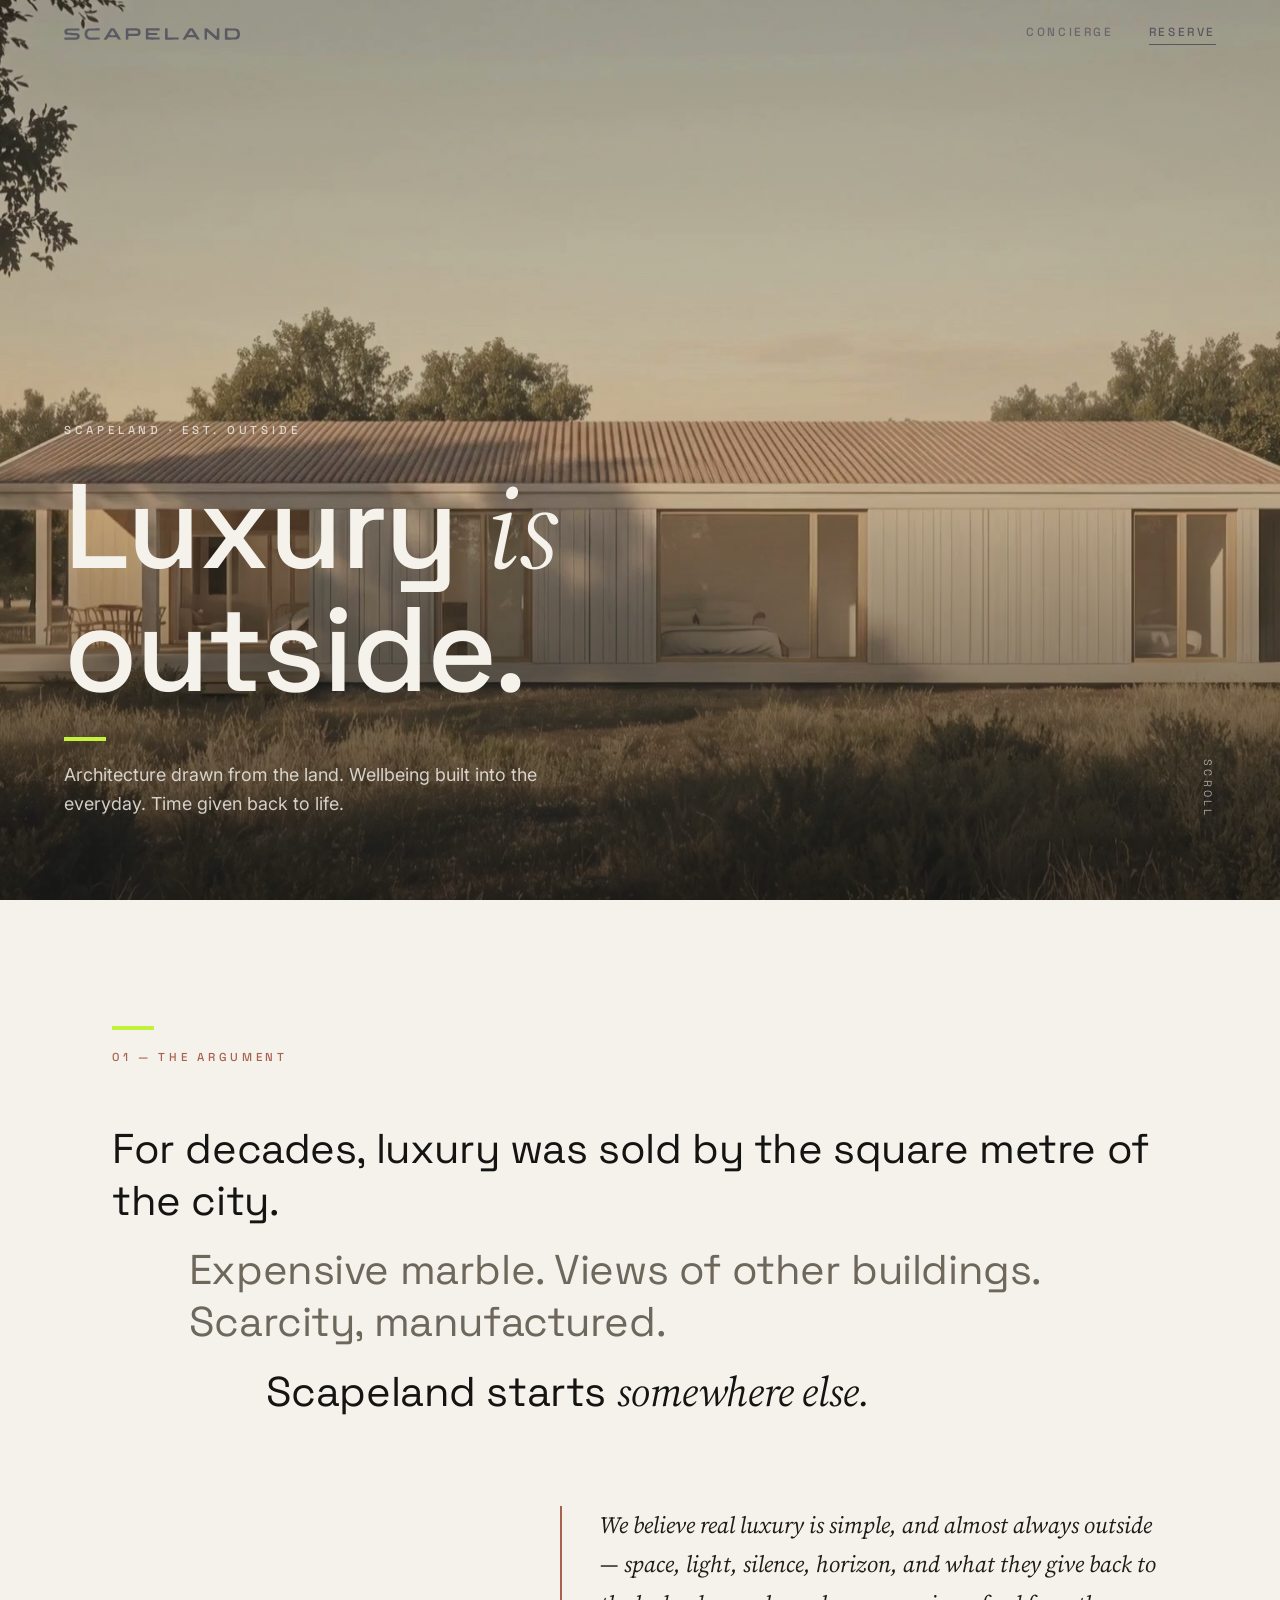
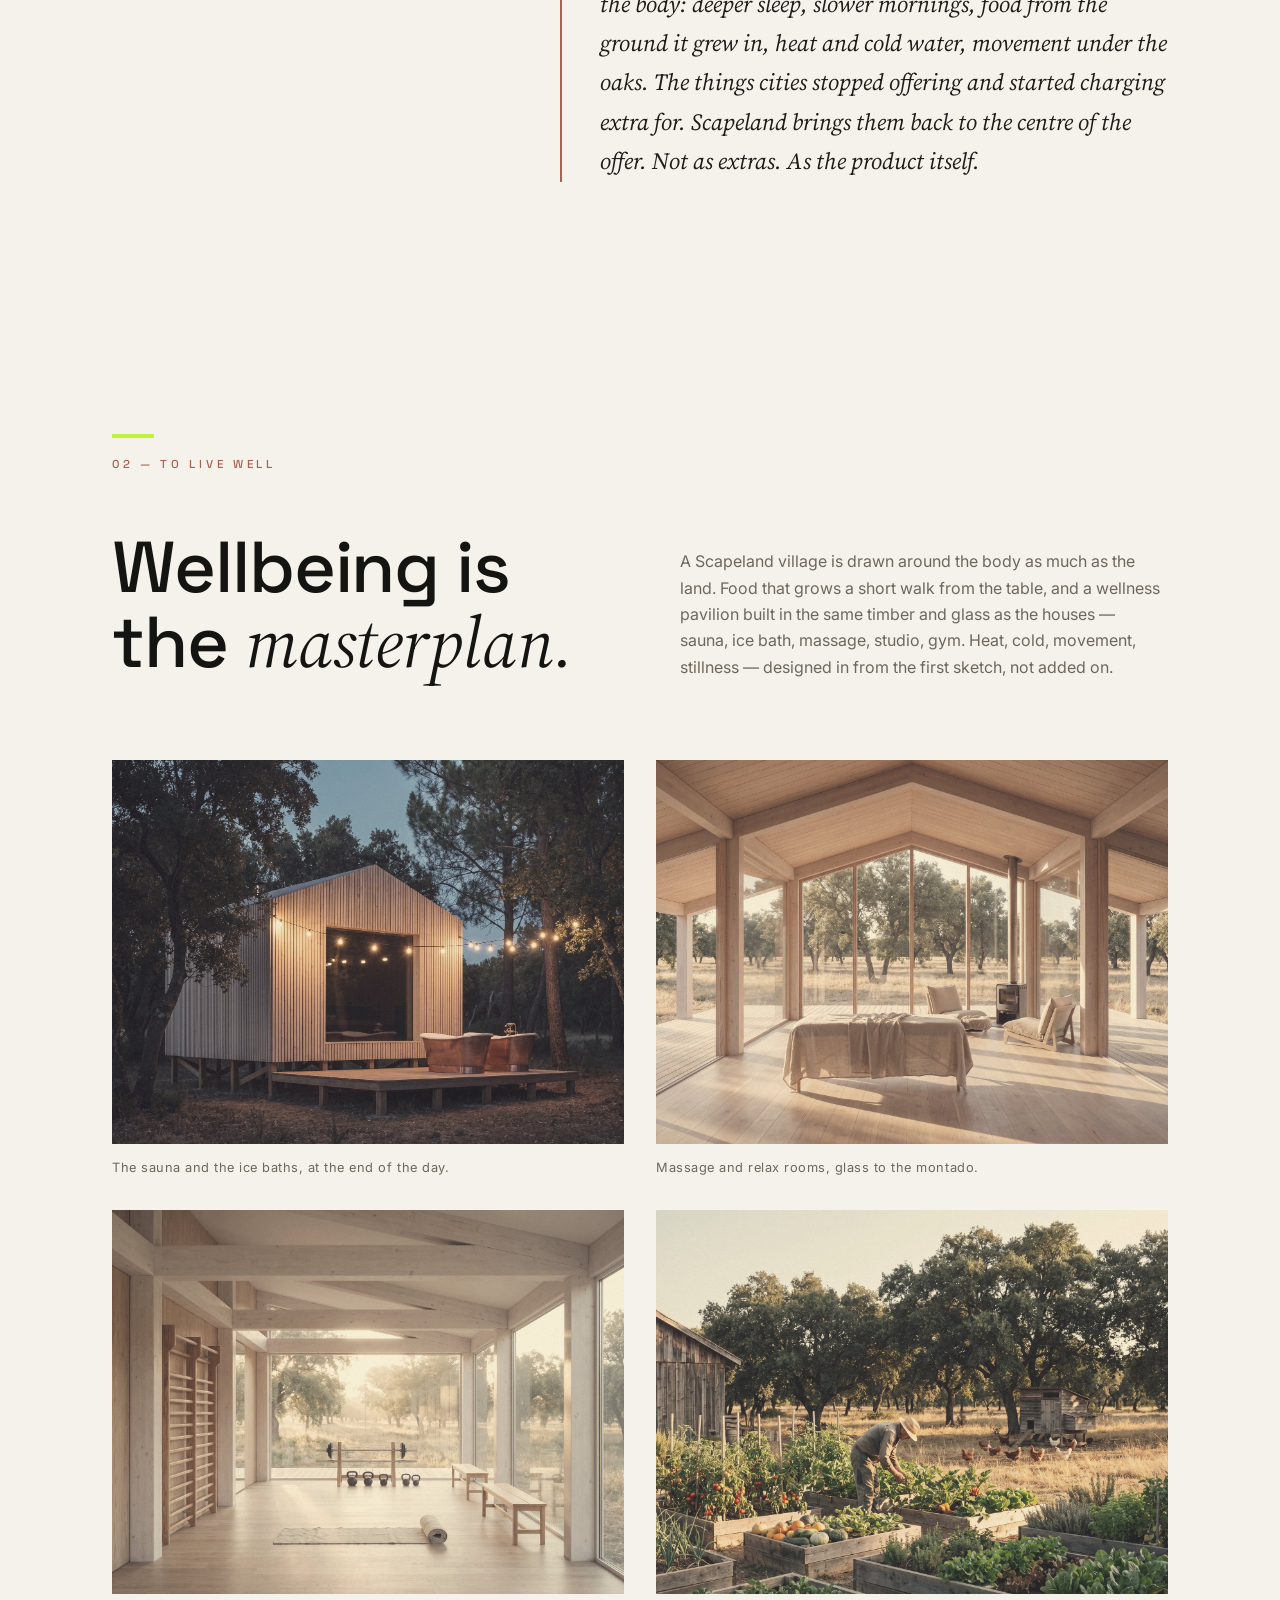
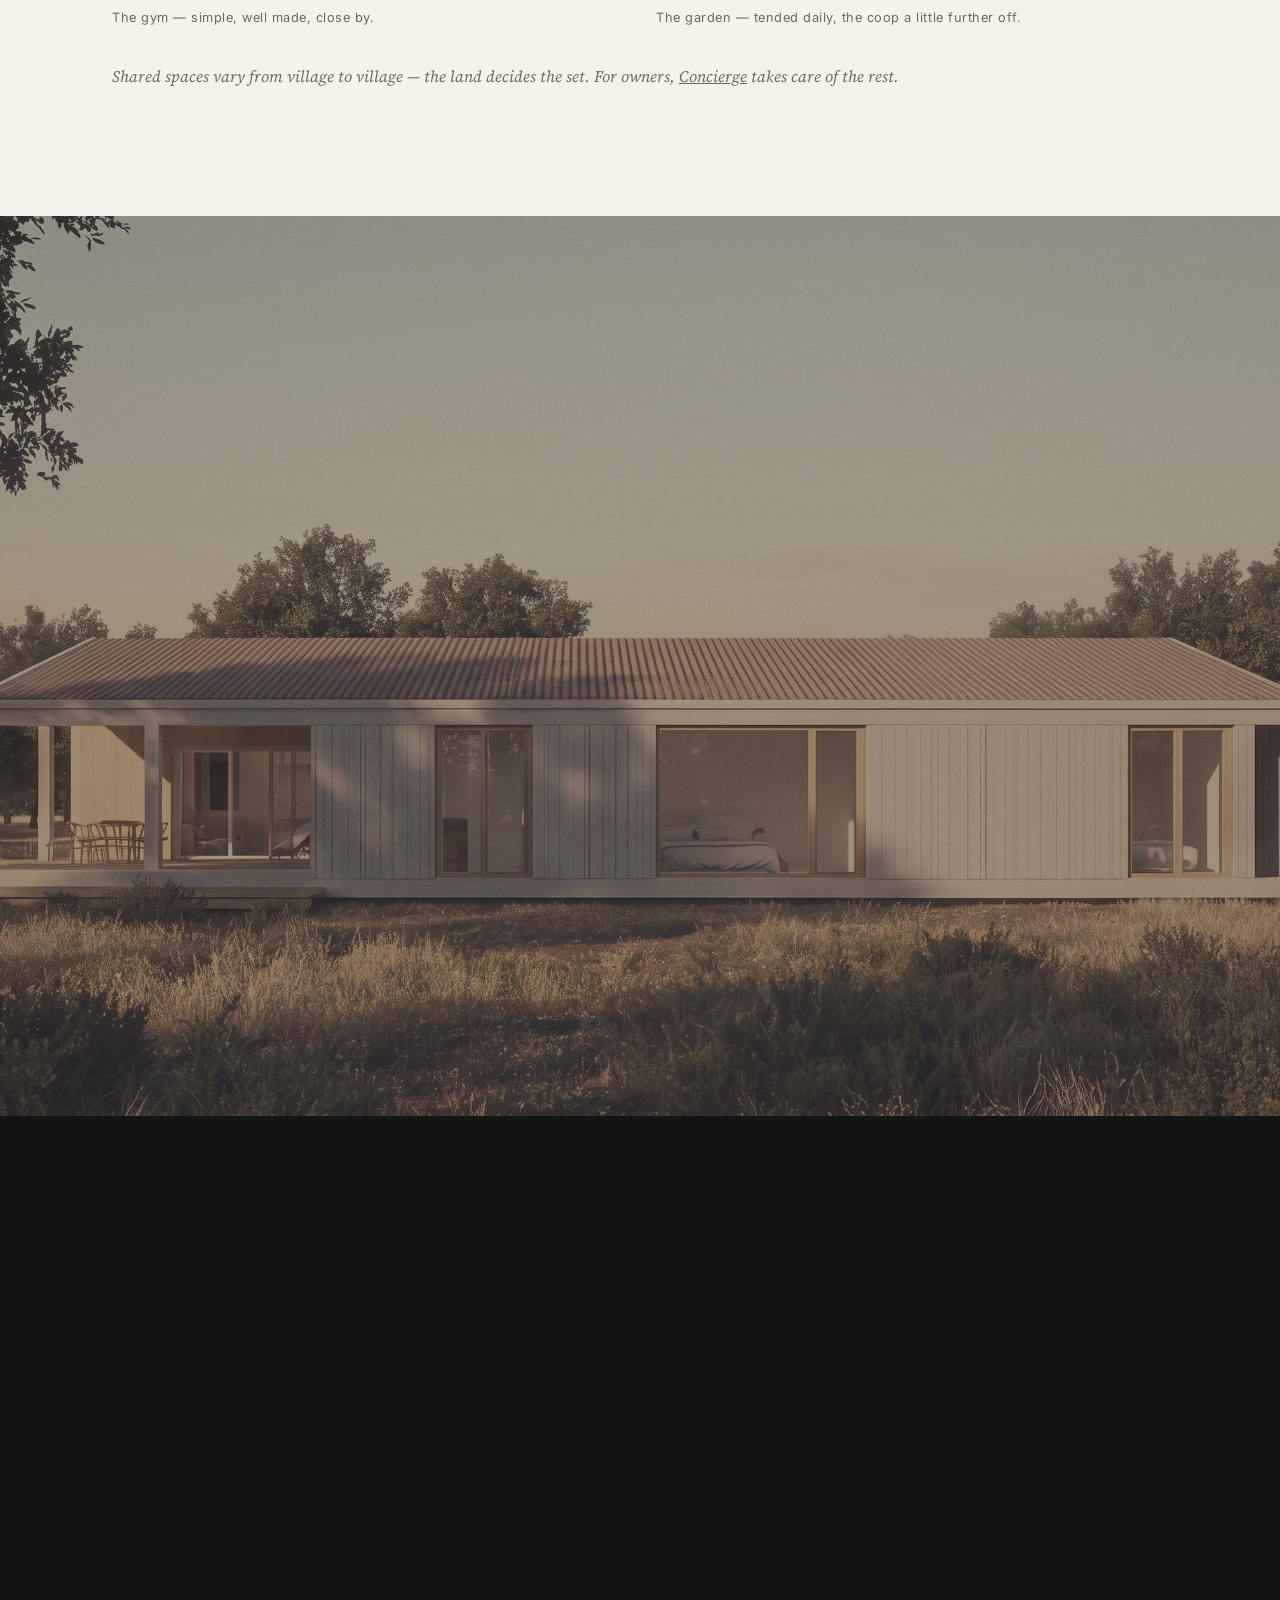
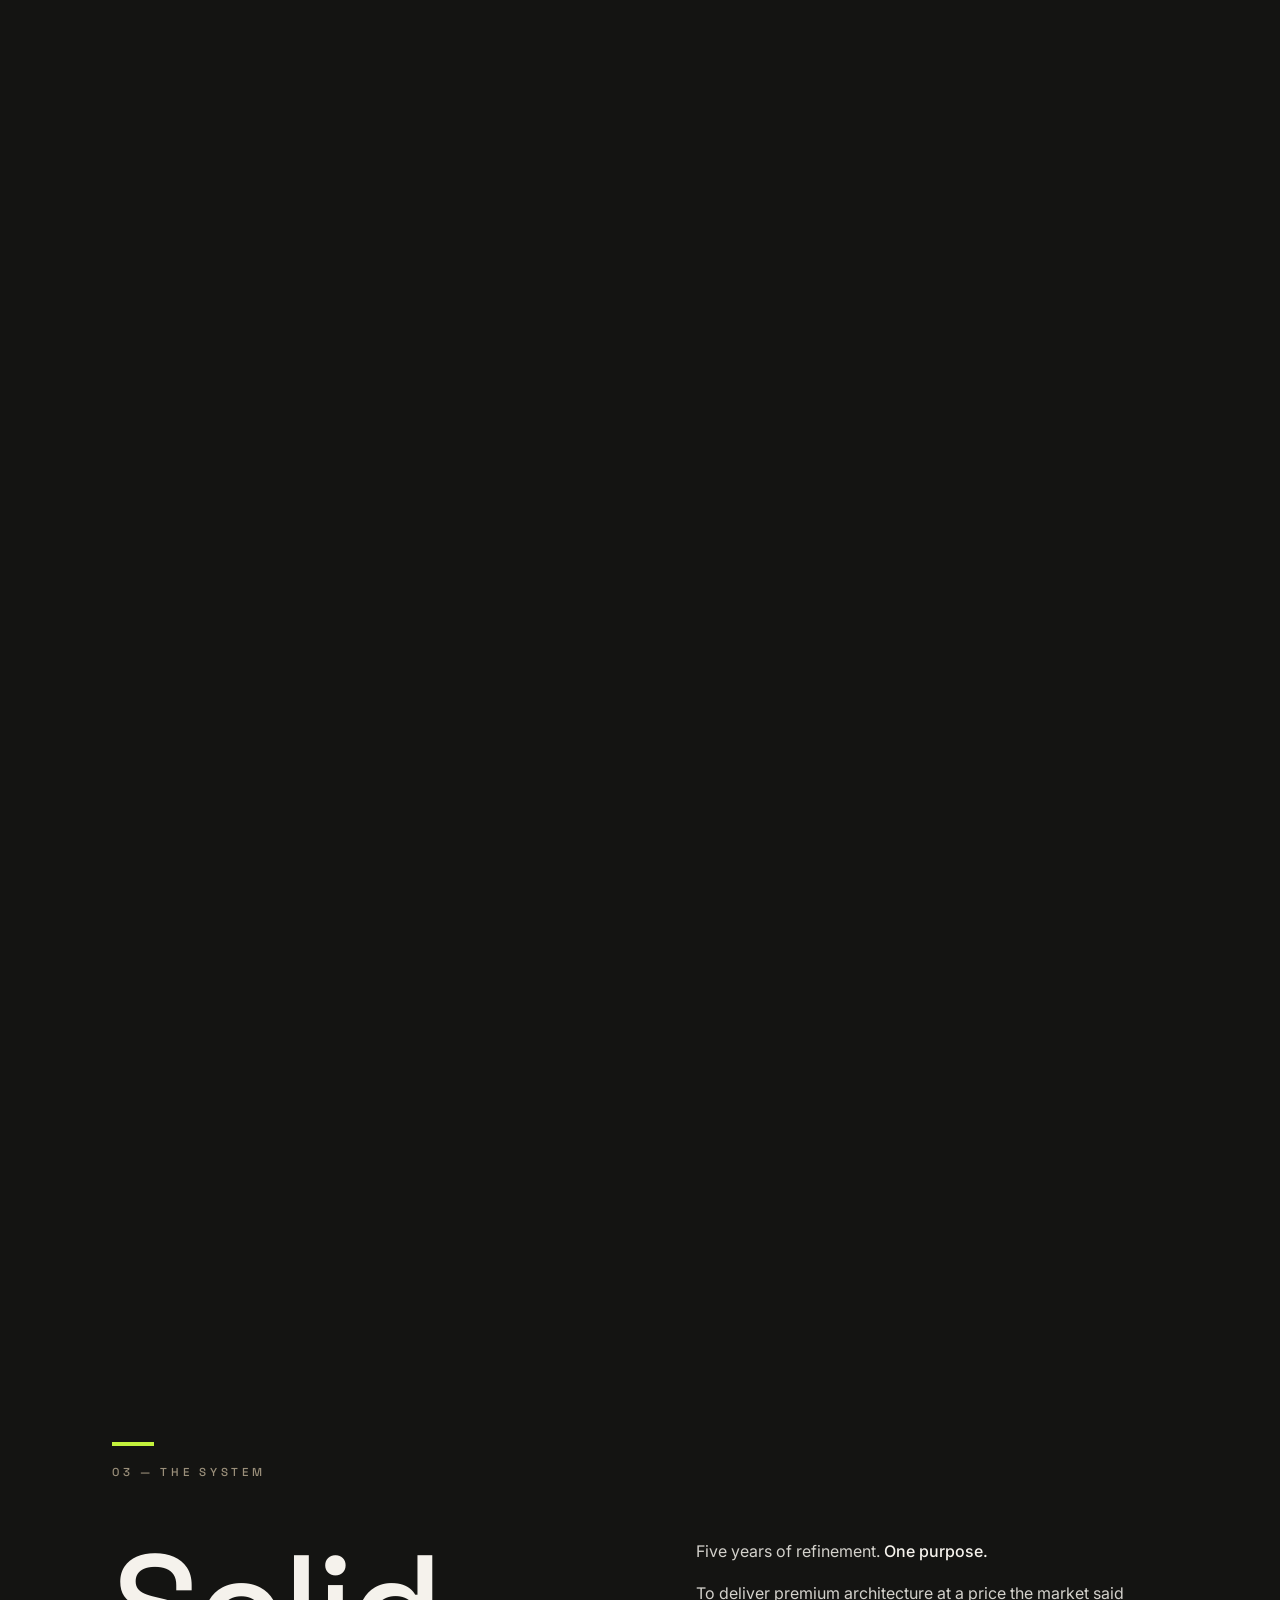
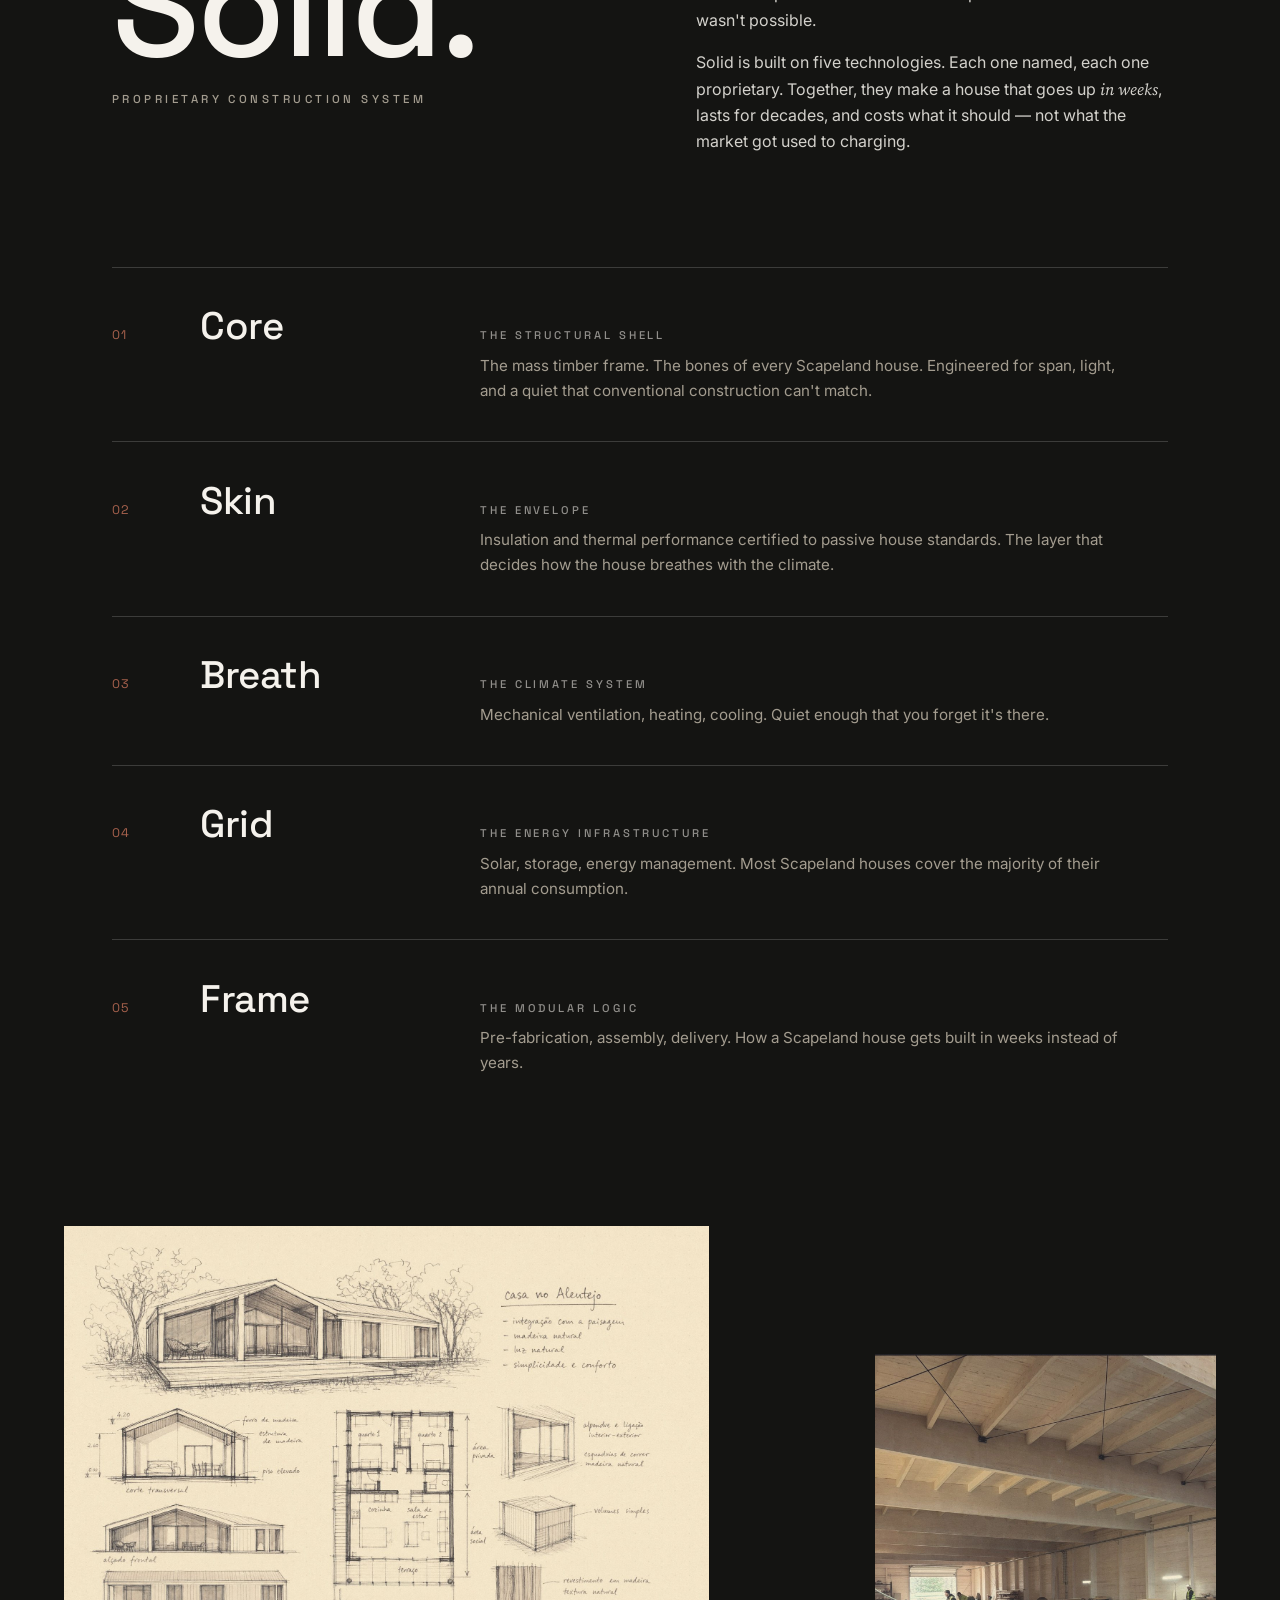
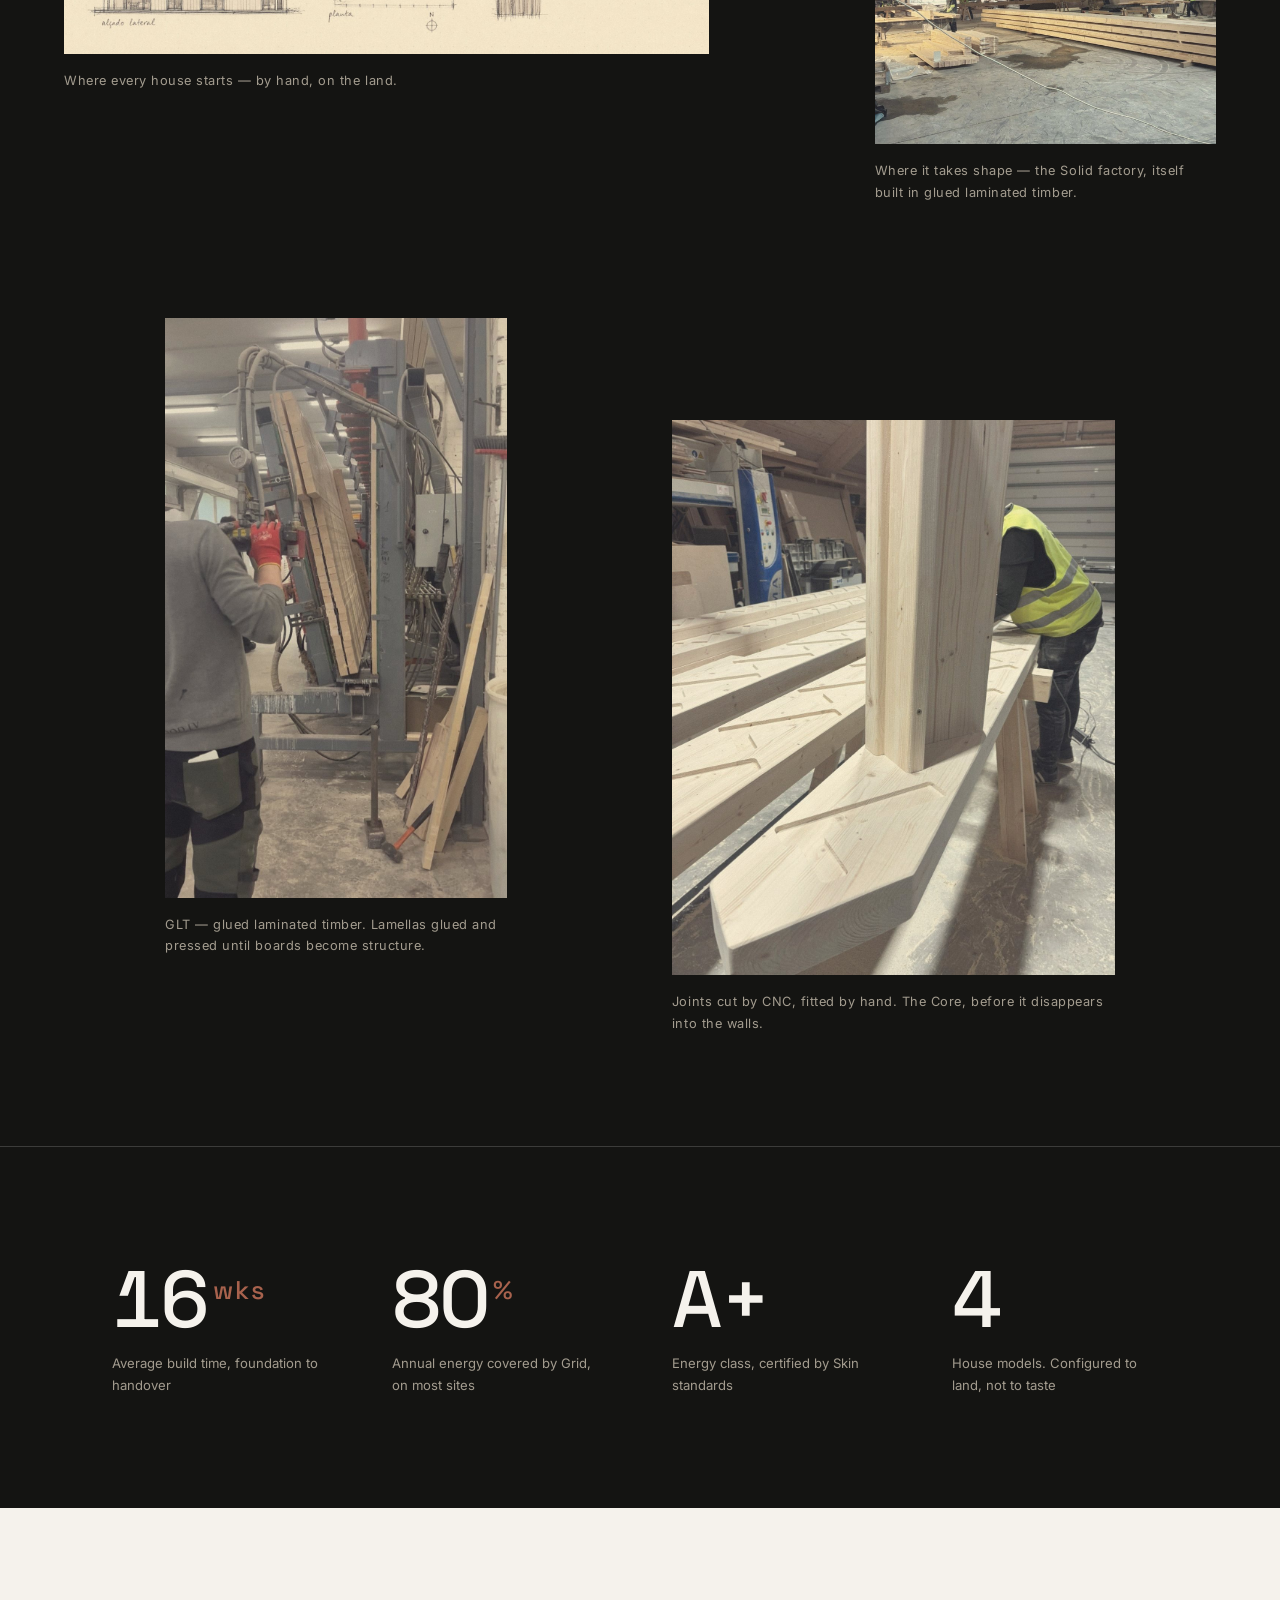
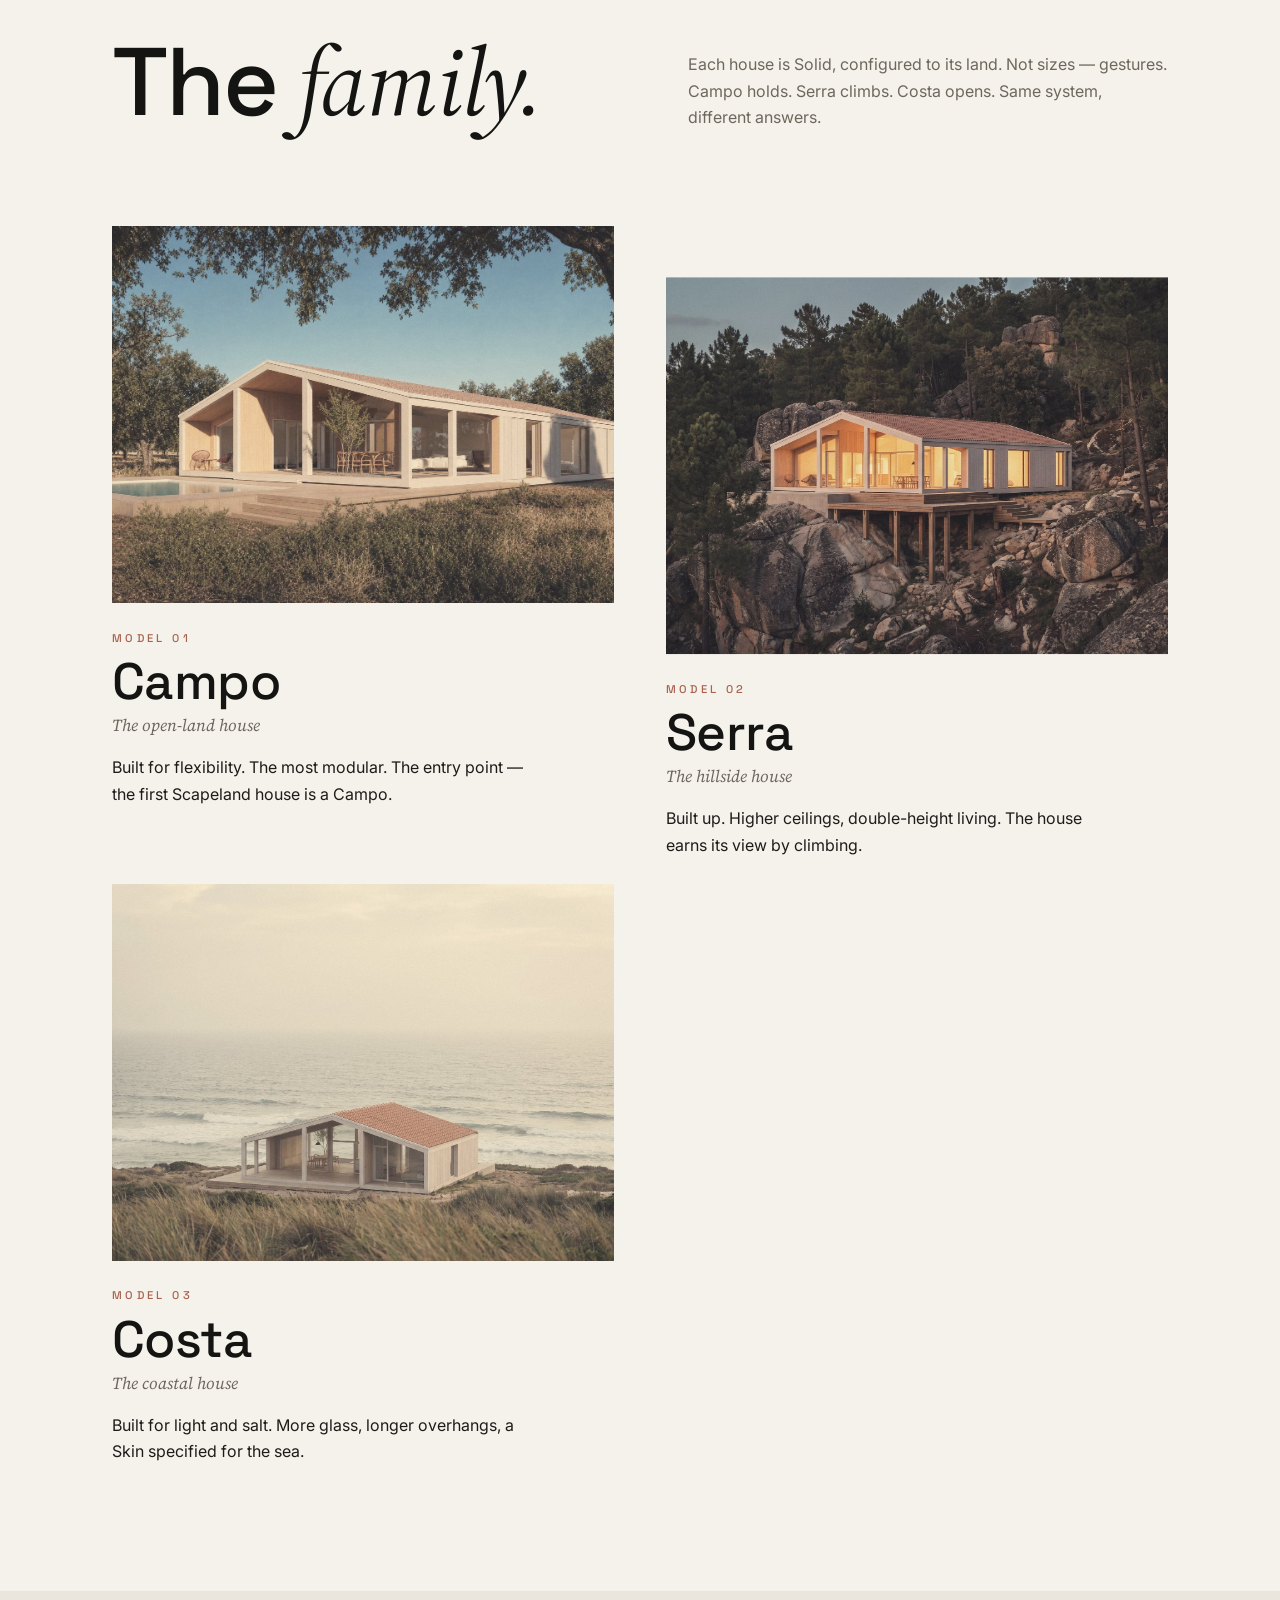
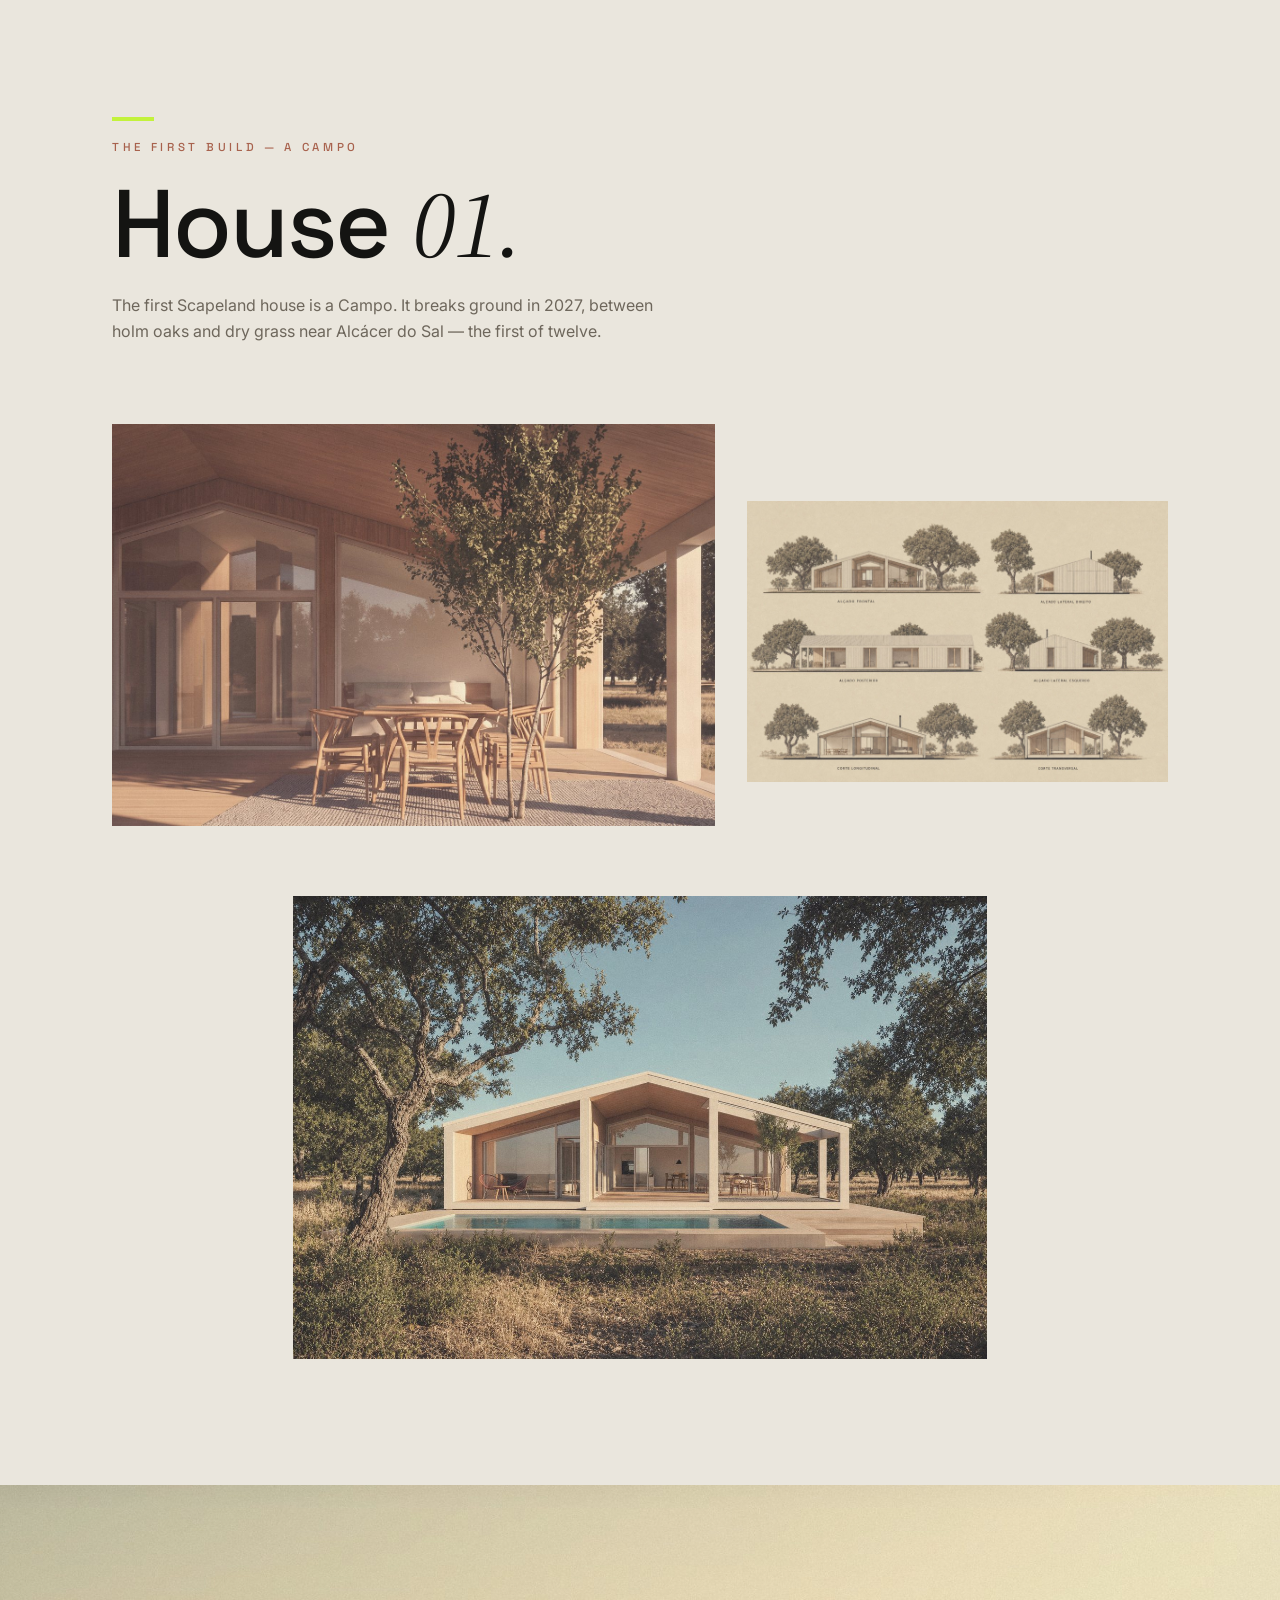
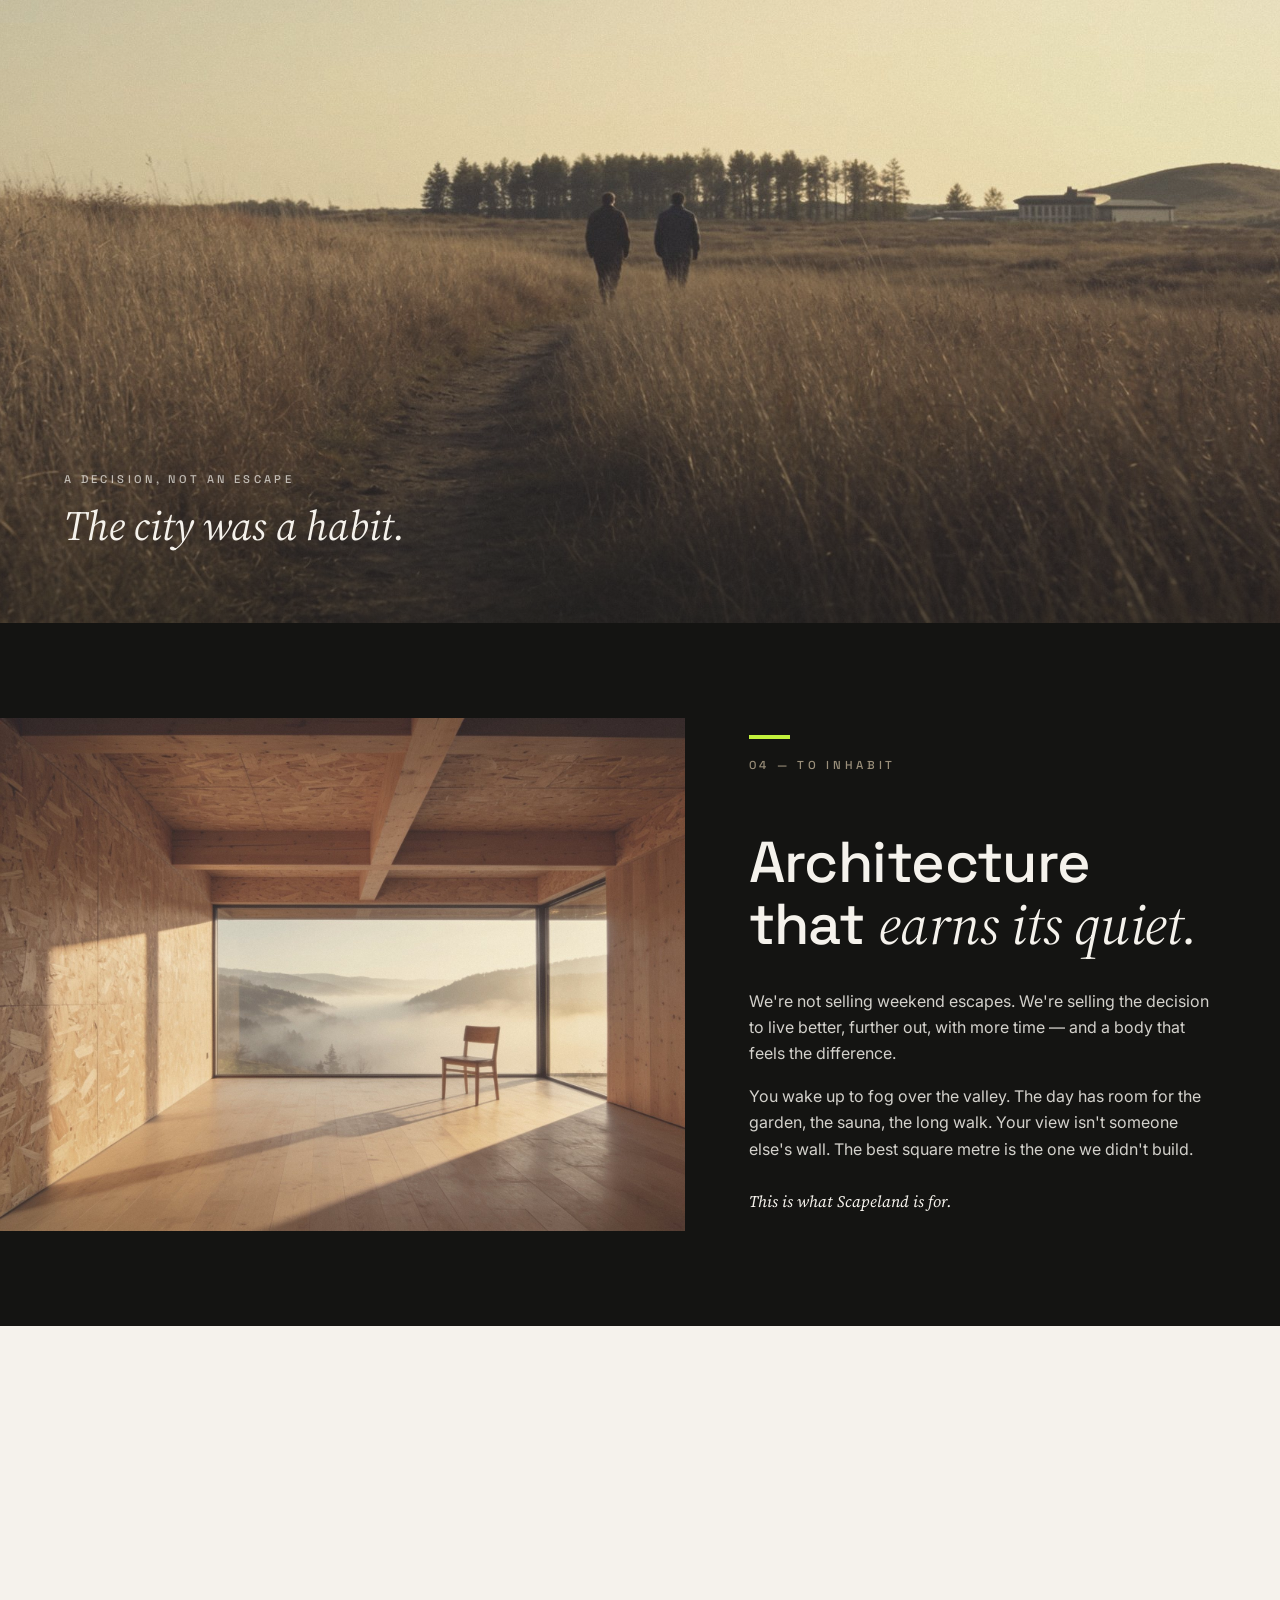
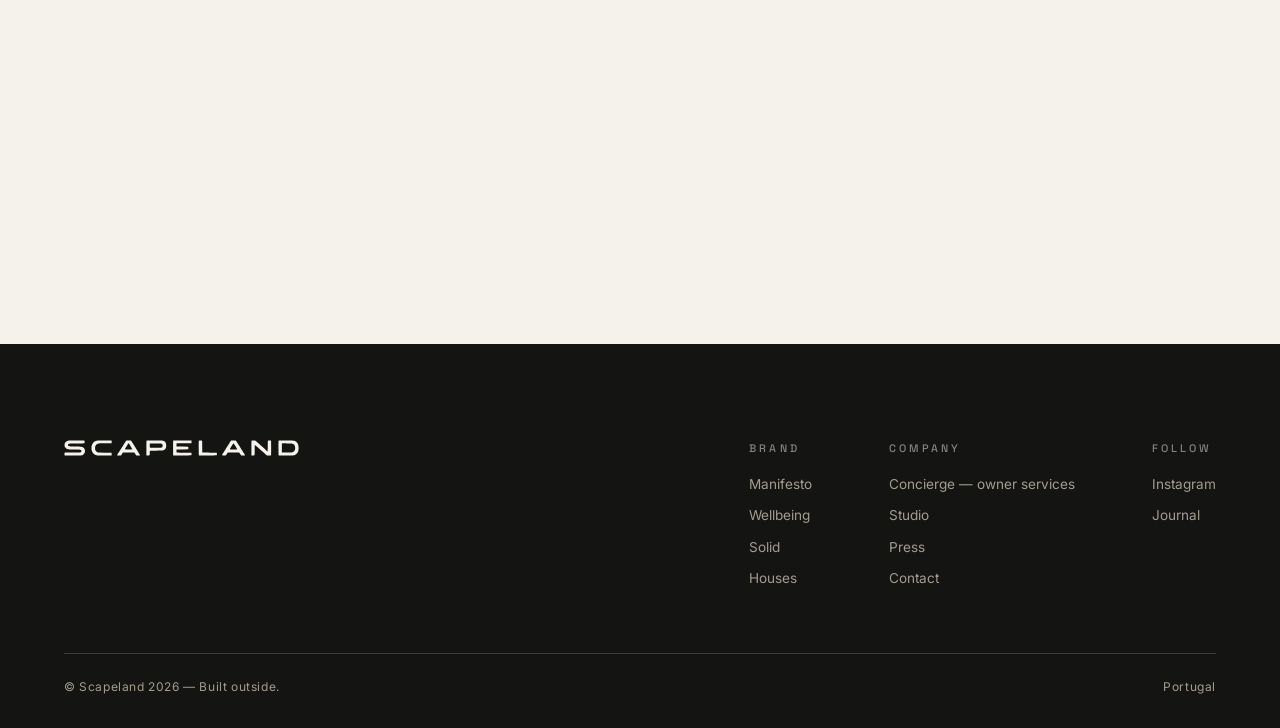
==== commit c2916fd5: "Rename Kept to Scapeland Concierge The owner's service page moves to /concierge with the brand book " ====
--- a/index.html
+++ b/index.html
@@ -13,7 +13,7 @@
 <link rel="preconnect" href="https://fonts.googleapis.com">
 <link rel="preconnect" href="https://fonts.gstatic.com" crossorigin>
 <link rel="stylesheet" href="https://fonts.googleapis.com/css2?family=Space+Grotesk:wght@400;500;700&family=Inter:wght@400;500&family=Source+Serif+4:ital,opsz,wght@1,8..60,400&display=swap">
-<link rel="stylesheet" href="/assets/css/style.css?v=10">
+<link rel="stylesheet" href="/assets/css/style.css?v=11">
 </head>
 <body>
 
@@ -24,7 +24,7 @@
 <nav class="nav" id="nav">
   <a class="nav__mark" href="#top" aria-label="Scapeland"><svg viewBox="0 0 1954 133" aria-hidden="true" focusable="false"><use href="#scapeland-wordmark"></use></svg></a>
   <div class="nav__links">
-    <a href="/kept">Kept</a>
+    <a href="/concierge">Concierge</a>
     <a href="/reserve" class="nav__cta">Reserve</a>
   </div>
 </nav>
@@ -97,7 +97,7 @@
       </figure>
     </div>
 
-    <p class="well__note reveal">Shared spaces vary from village to village — the land decides the set. For owners, <a href="/kept">Kept</a> takes care of the rest.</p>
+    <p class="well__note reveal">Shared spaces vary from village to village — the land decides the set. For owners, <a href="/concierge">Concierge</a> takes care of the rest.</p>
   </div>
 </section>
 
@@ -322,7 +322,7 @@
       </div>
       <div class="footer__col">
         <span class="footer__head">Company</span>
-        <a href="/kept">Kept — owner services</a>
+        <a href="/concierge">Concierge — owner services</a>
         <a href="#">Studio</a>
         <a href="#">Press</a>
         <a href="mailto:hello@scapeland.com">Contact</a>
@@ -340,6 +340,6 @@
   </div>
 </footer>
 
-<script src="/assets/js/main.js?v=10"></script>
+<script src="/assets/js/main.js?v=11"></script>
 </body>
 </html>
--- a/assets/css/style.css
+++ b/assets/css/style.css
@@ -131,7 +131,8 @@
 .nav__cta { opacity: 1 !important; border-bottom: 1px solid currentColor; padding-bottom: 2px; }
 @media (max-width: 40rem) {
   .nav { padding: 1.1rem var(--pad); }
-  .nav__links { gap: 1.4rem; font-size: 0.7rem; }
+  .nav__mark svg { height: 9px; }
+  .nav__links { gap: 1.1rem; font-size: 0.66rem; letter-spacing: 0.16em; }
 }
 
 /* ————— hero ————— */
